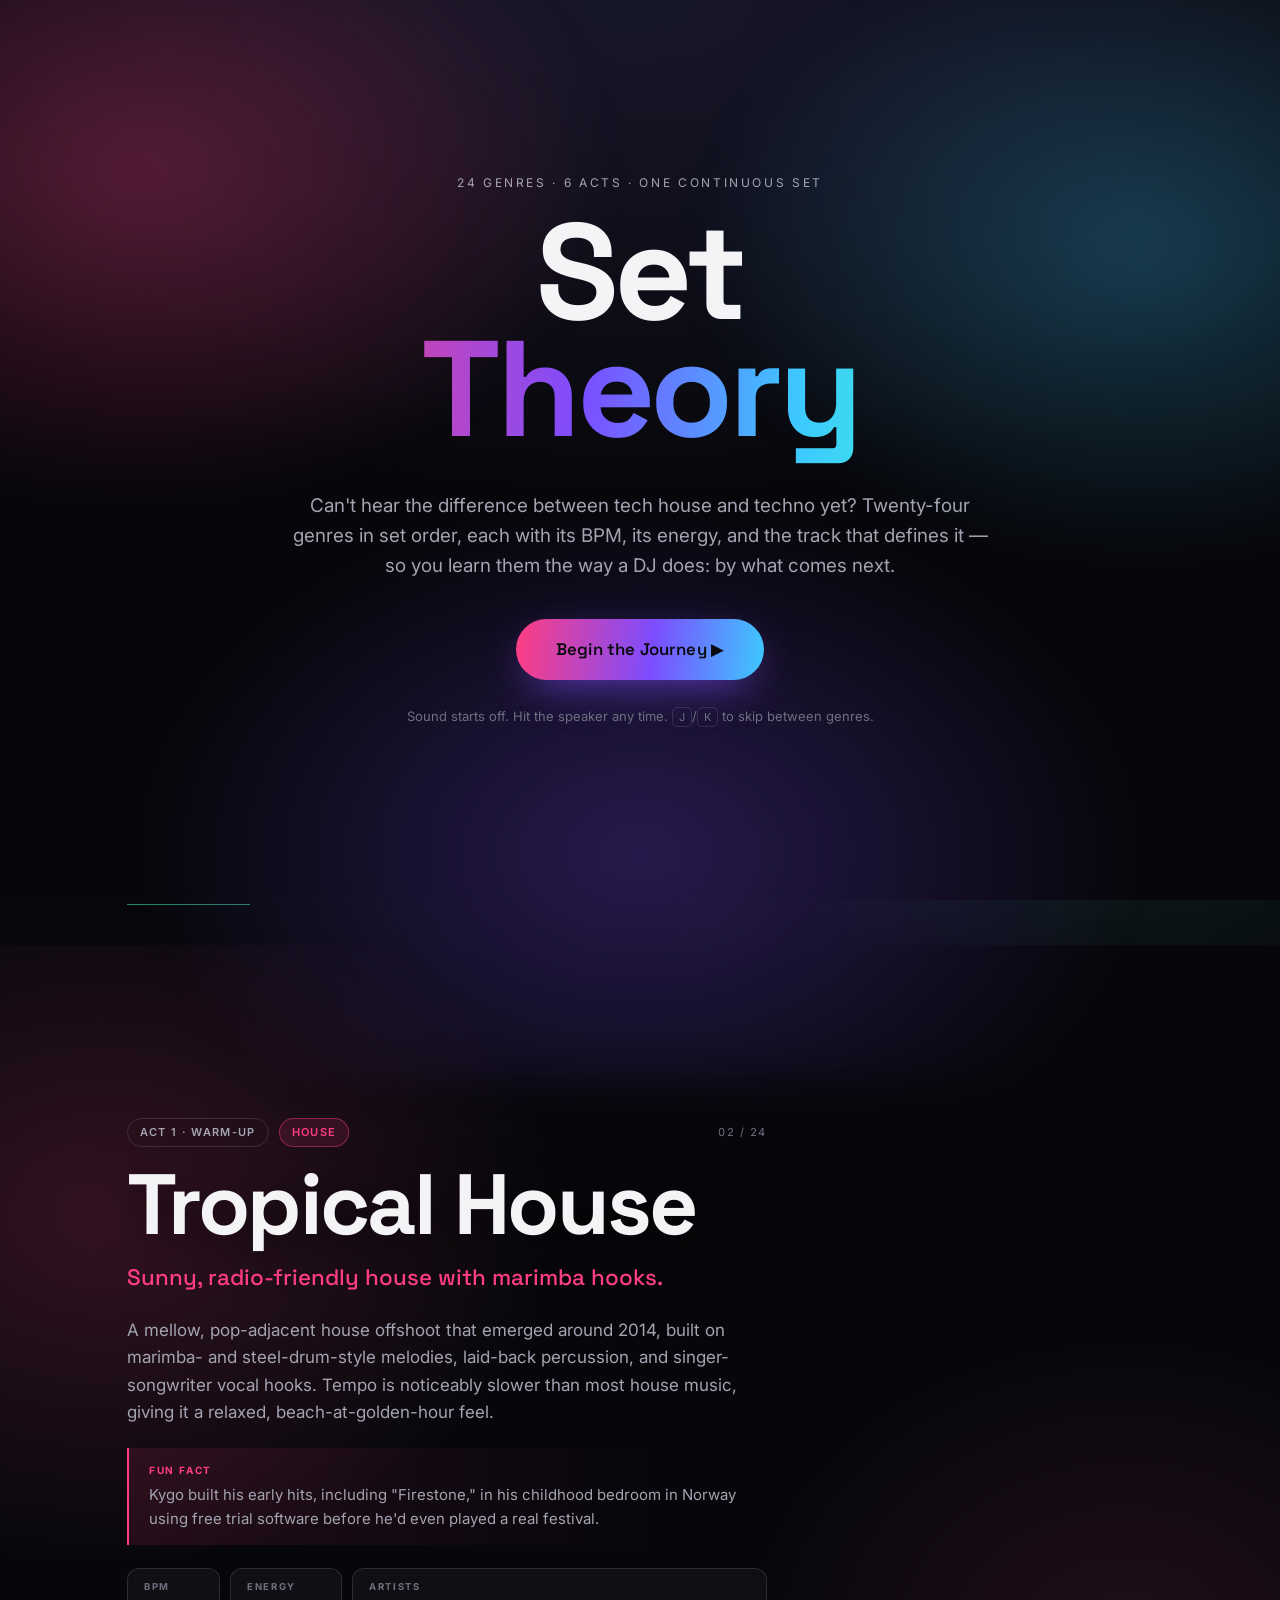
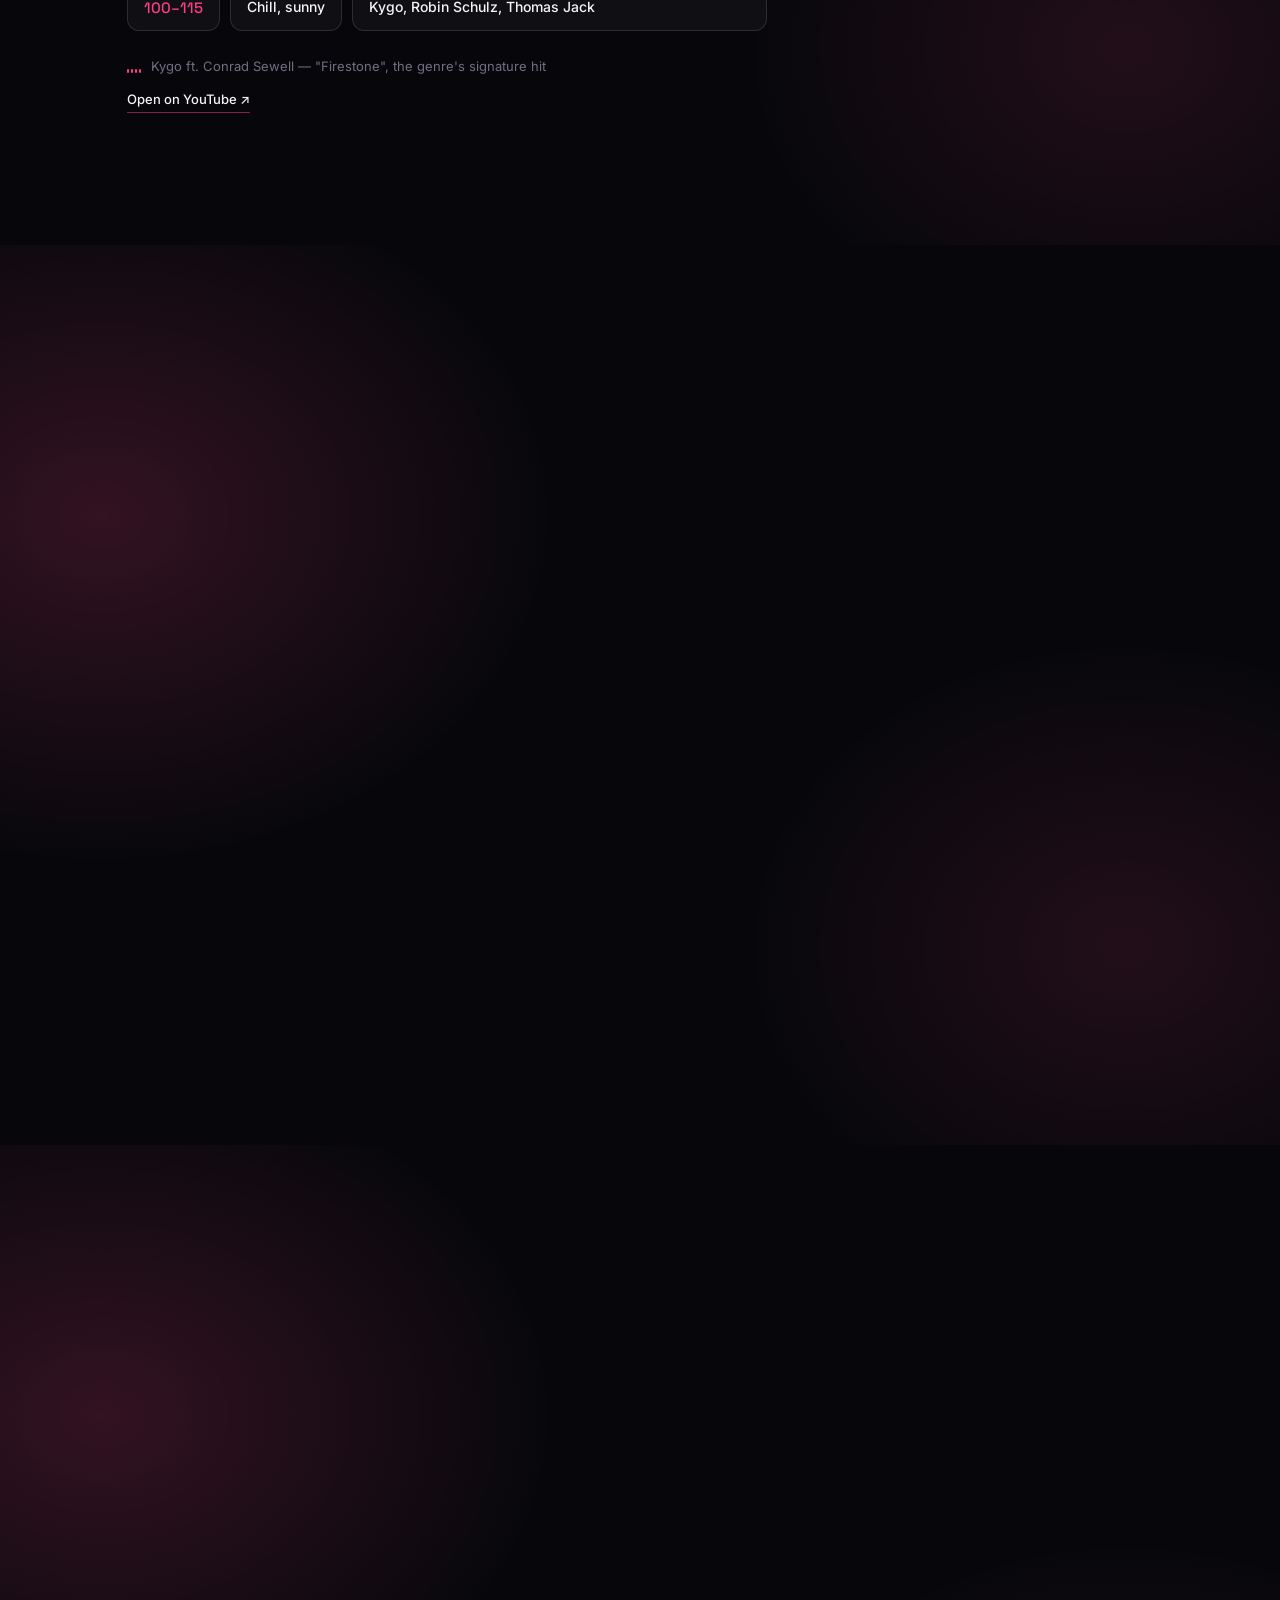
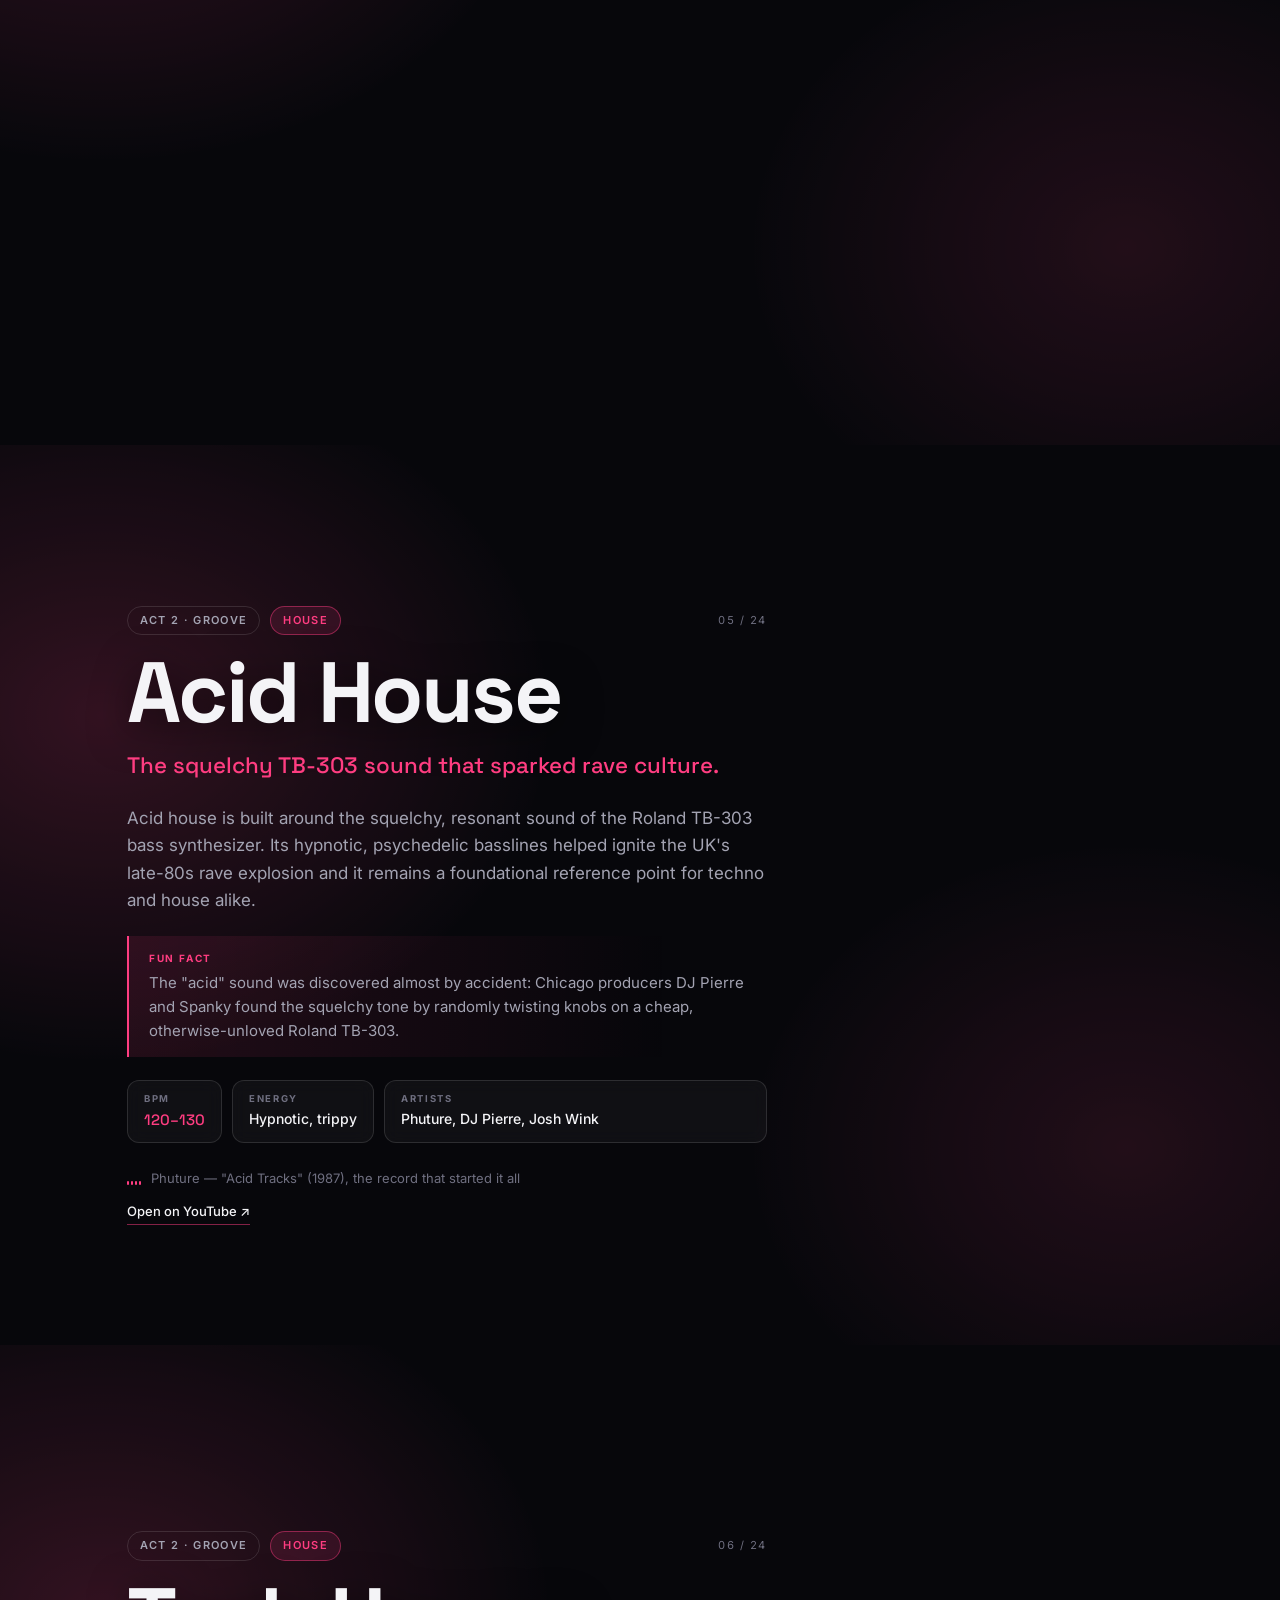
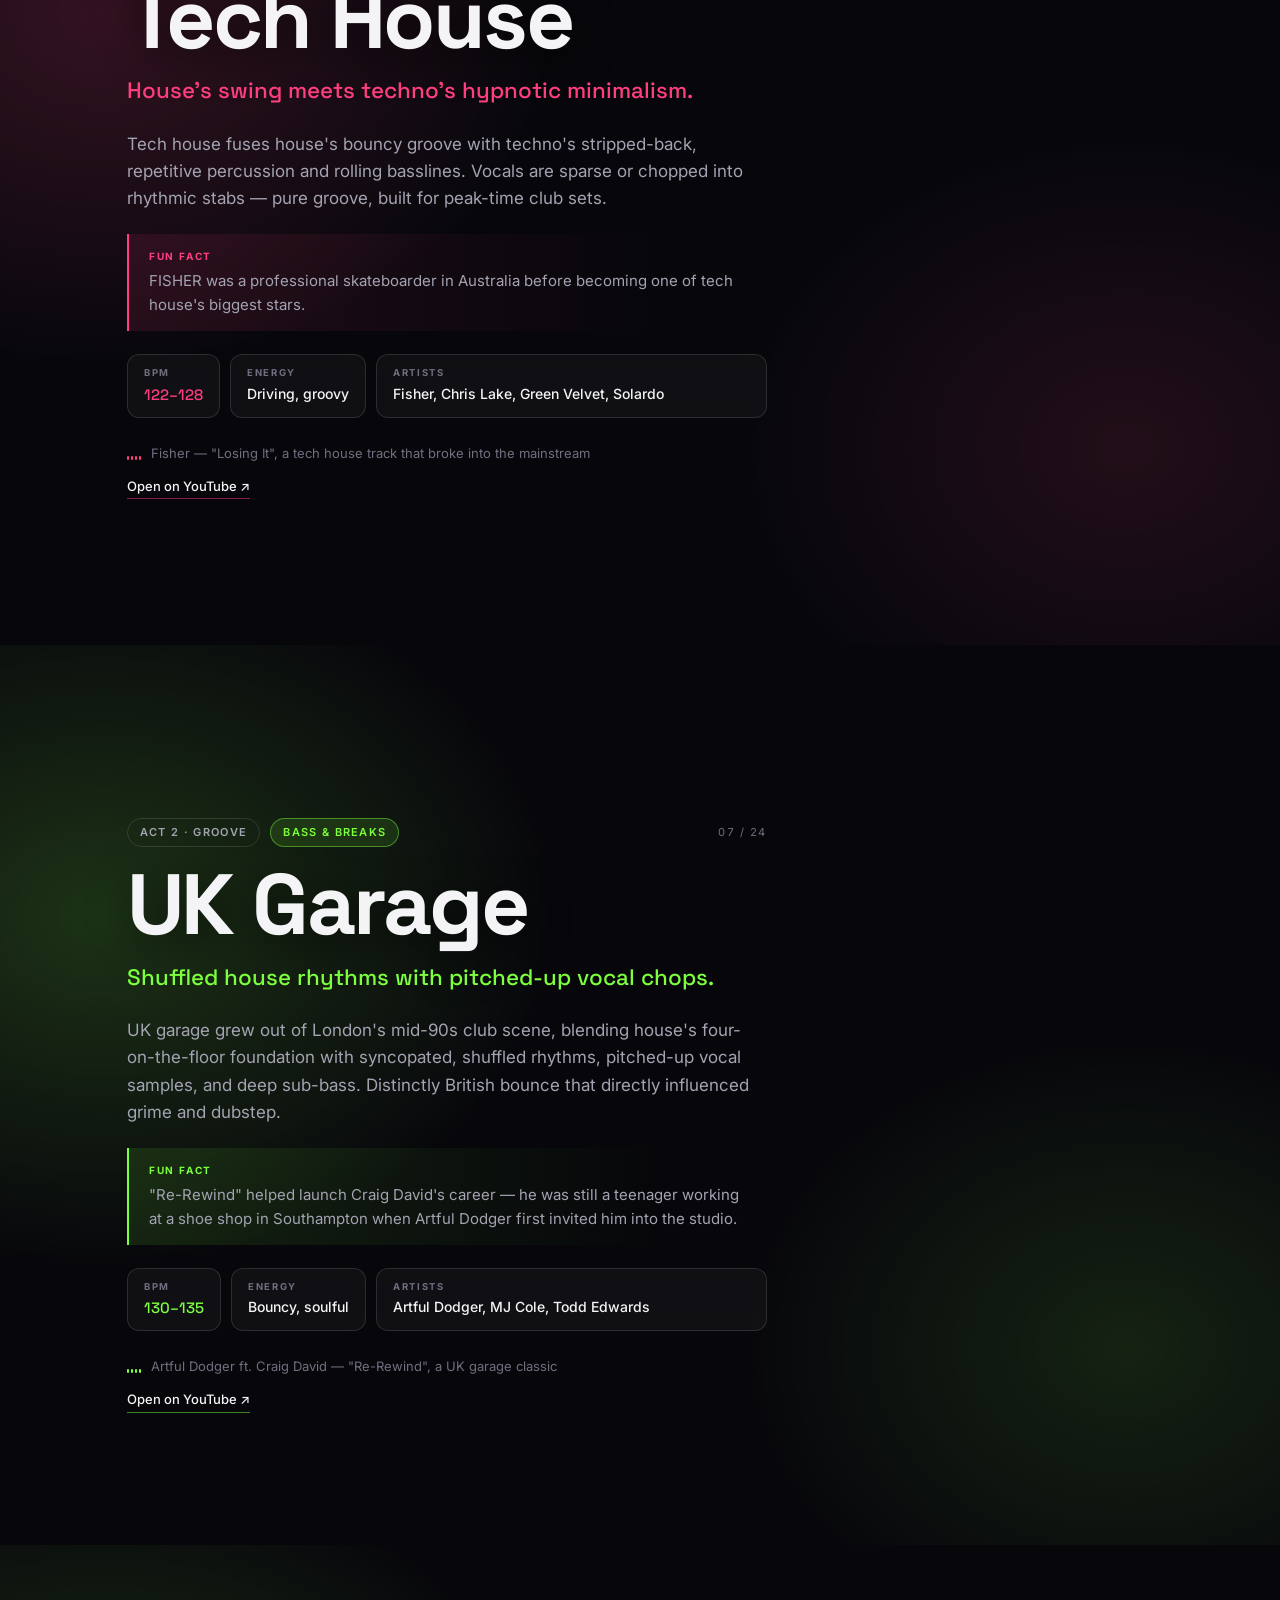
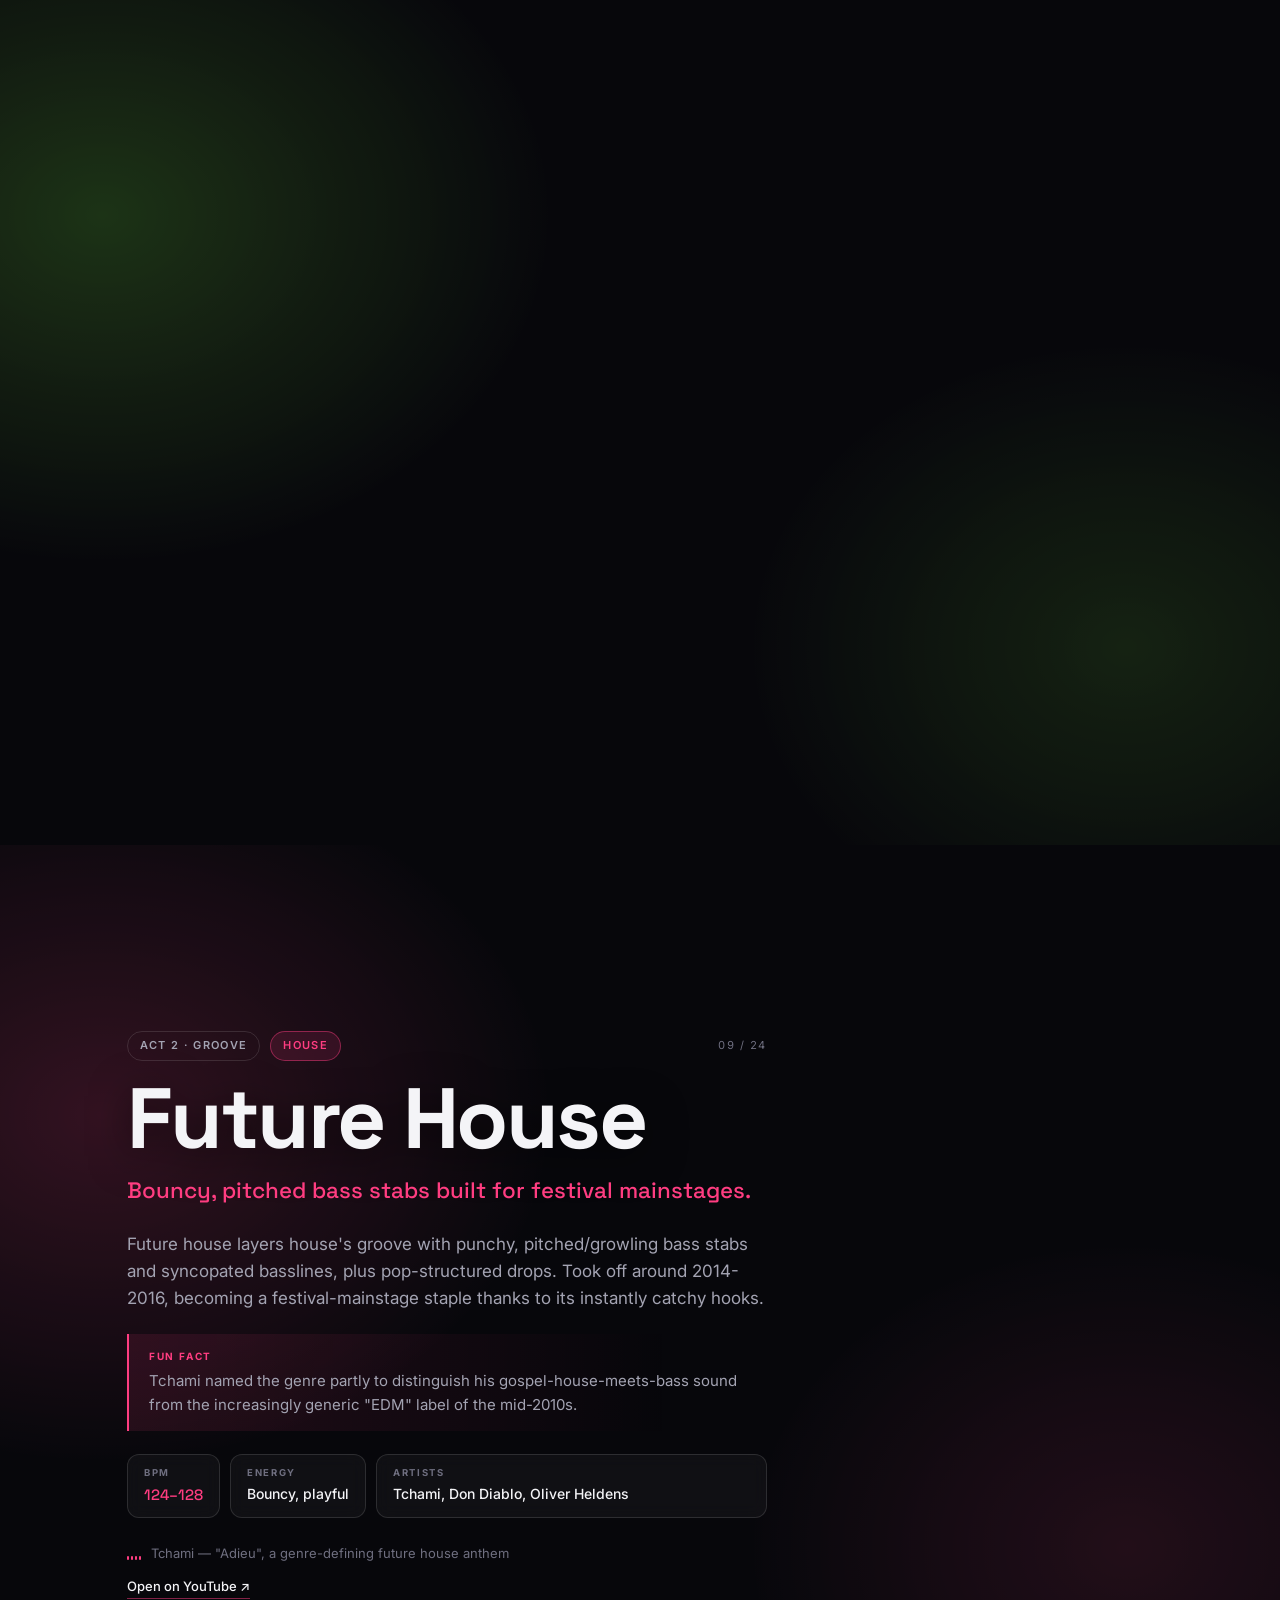
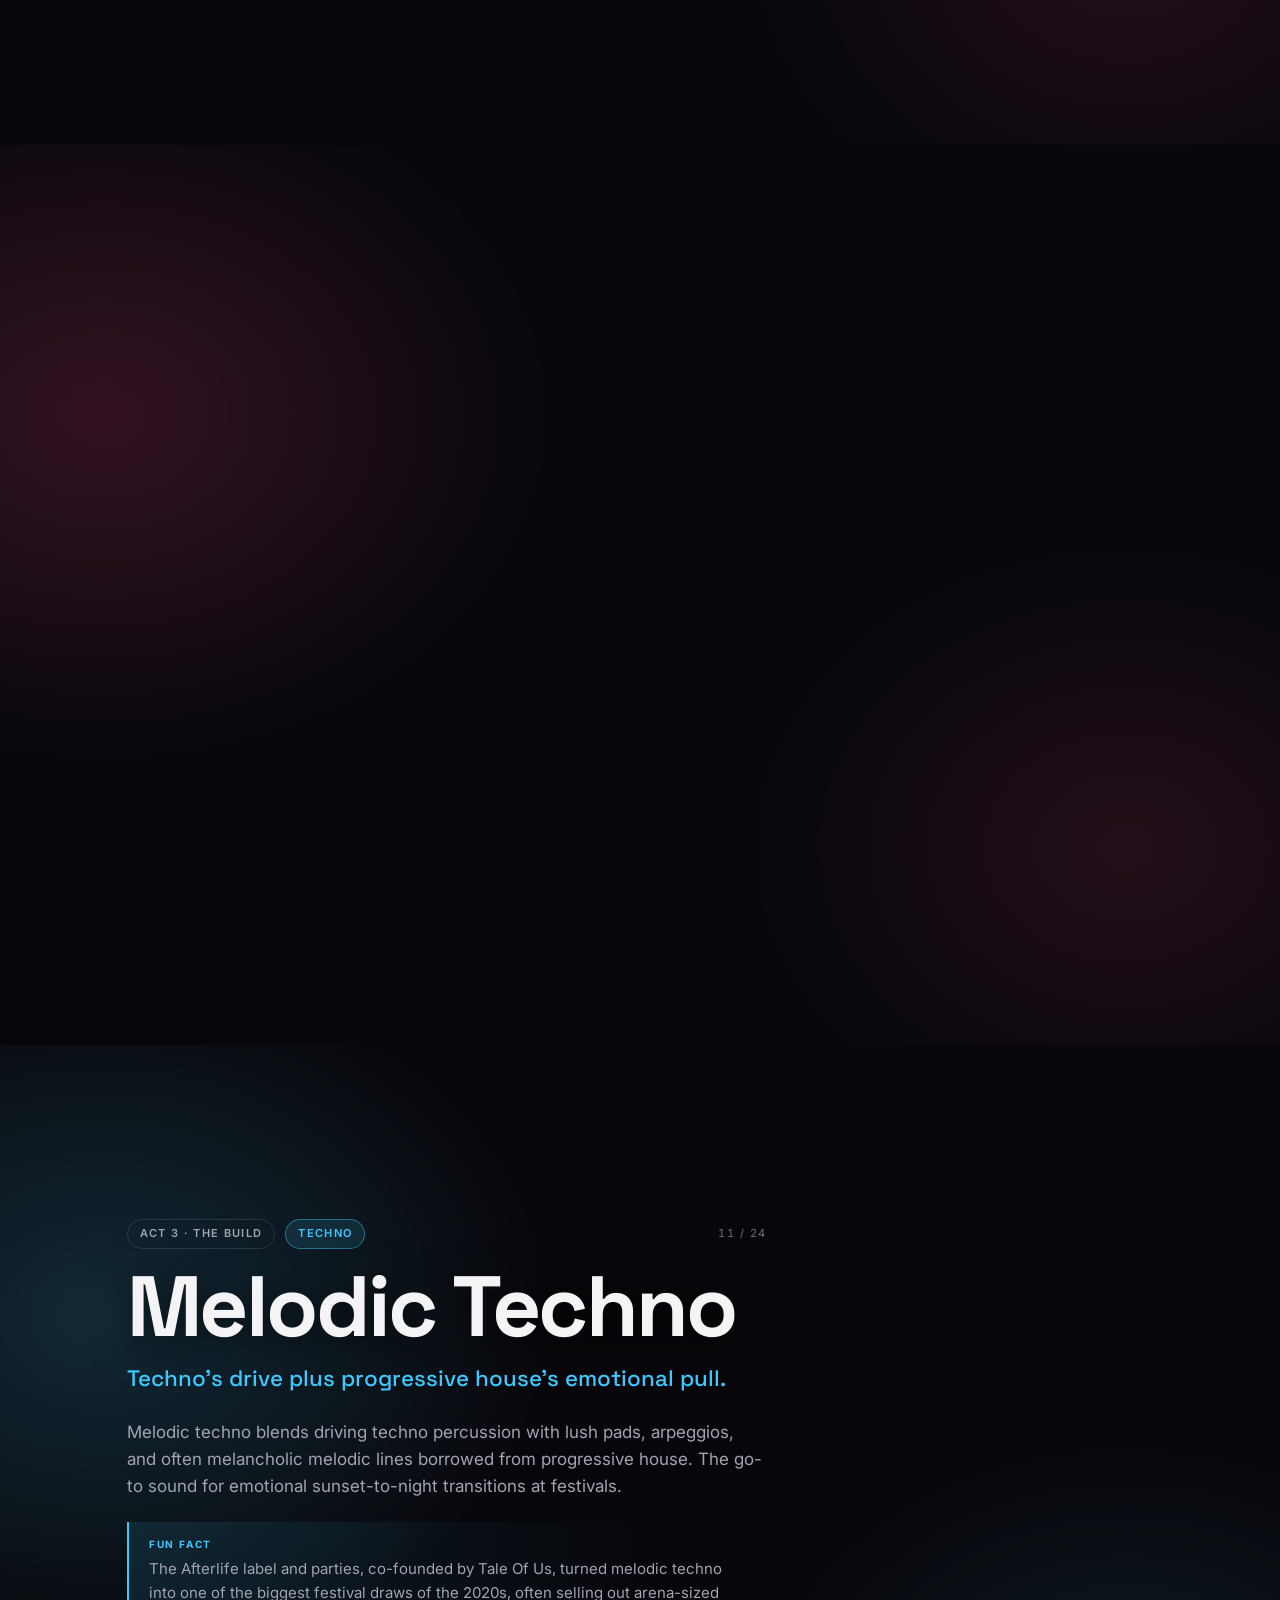
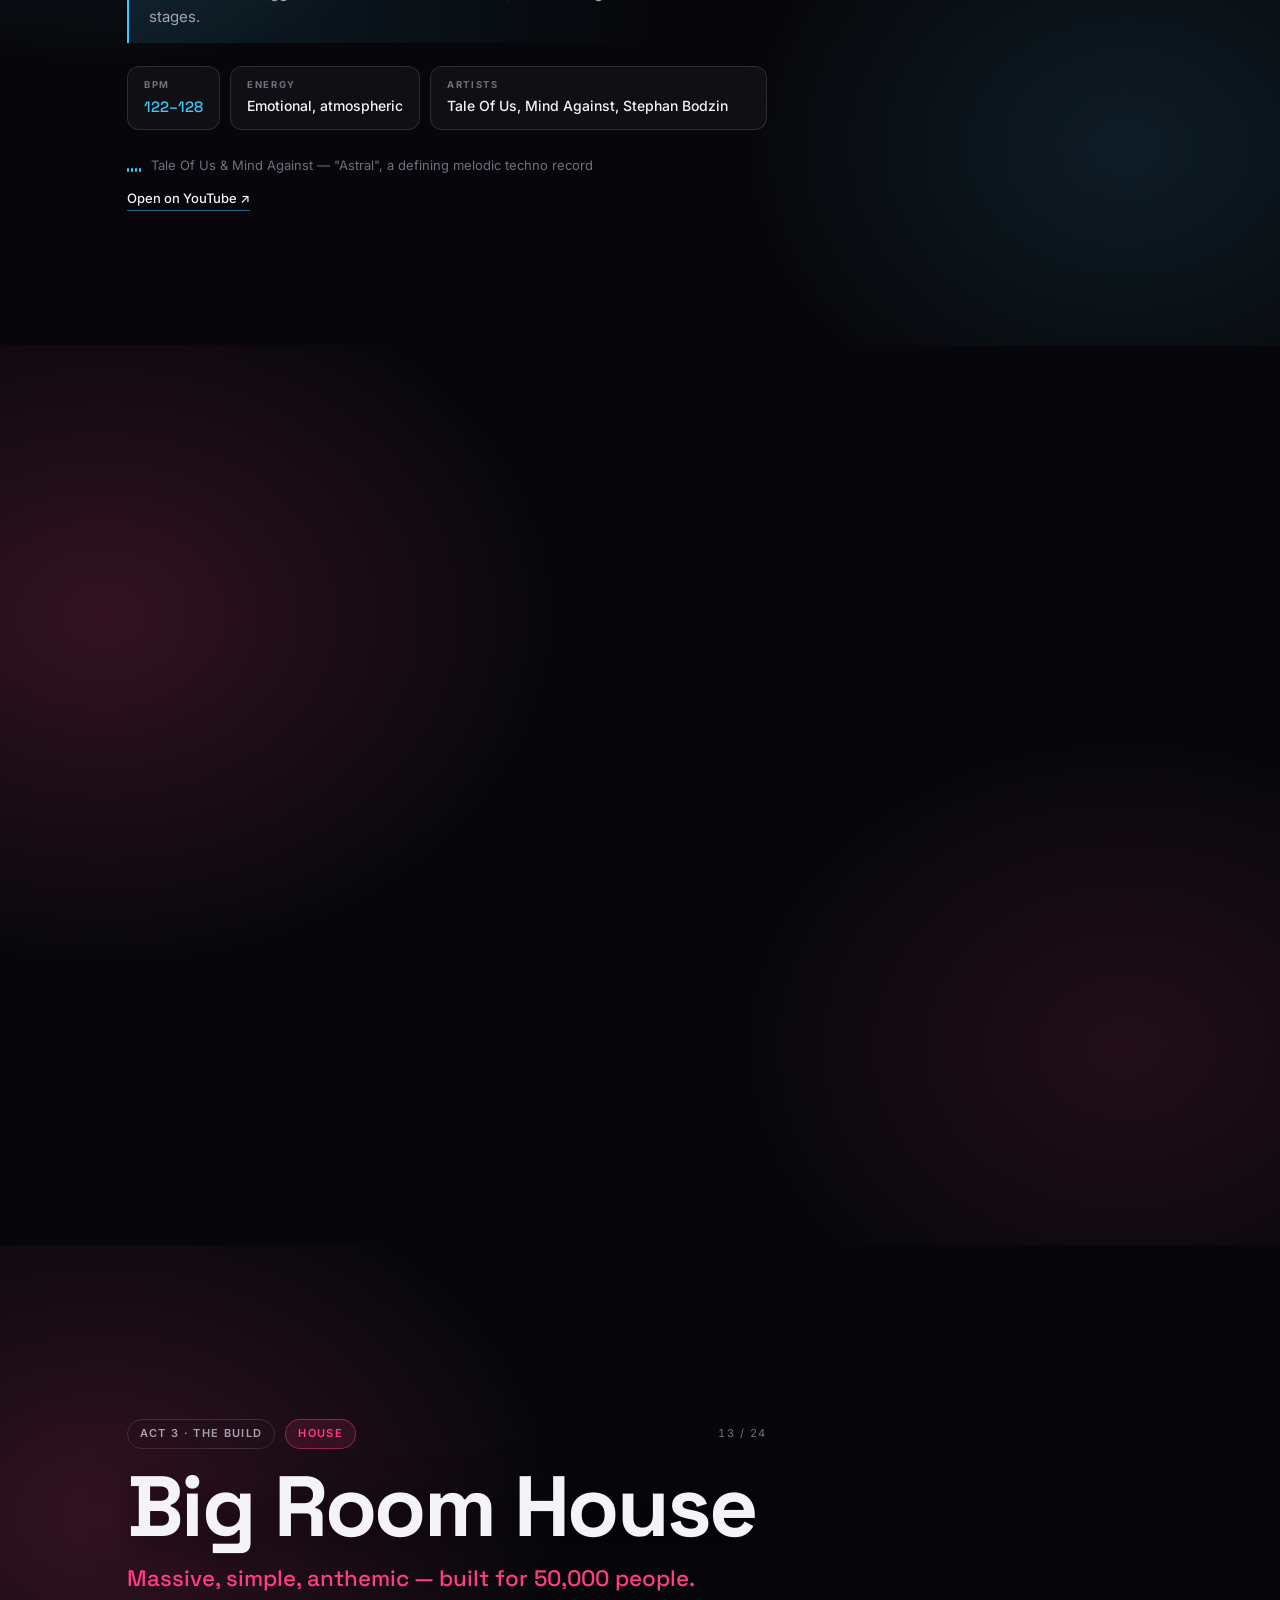
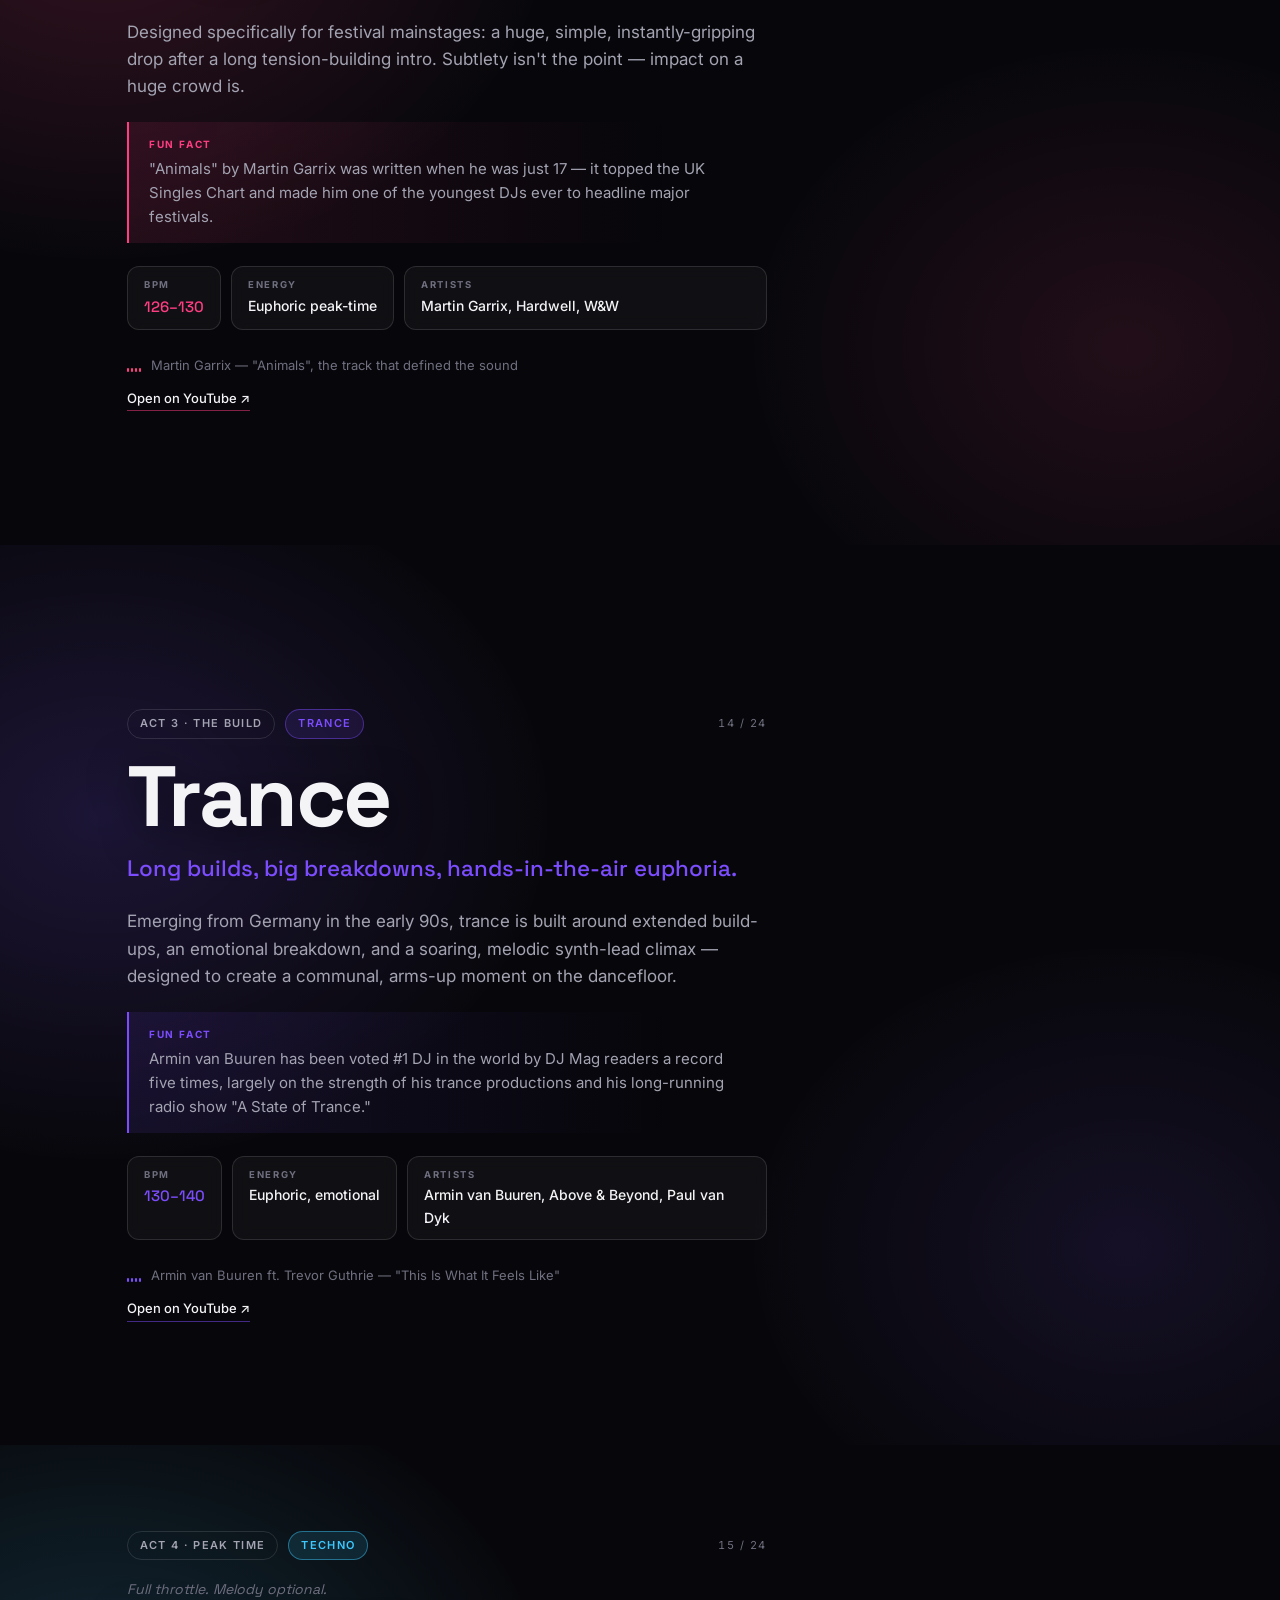
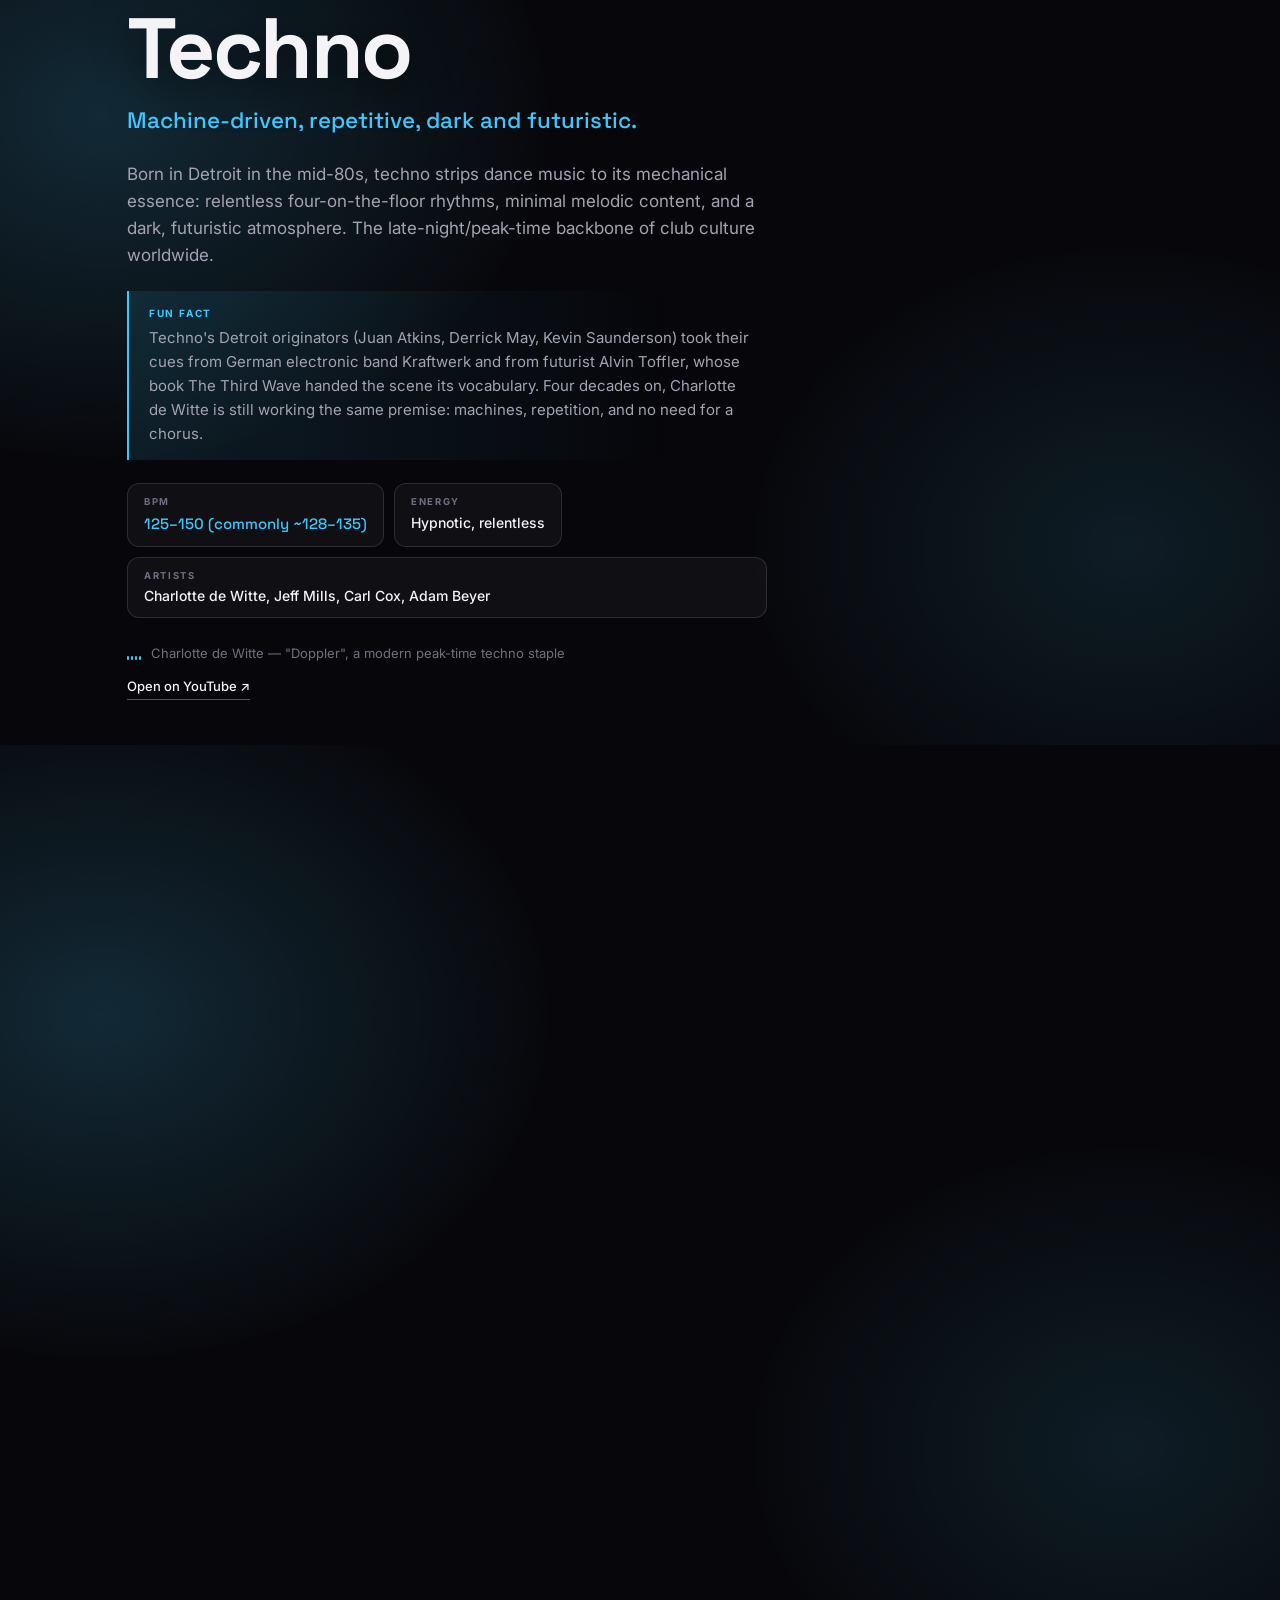
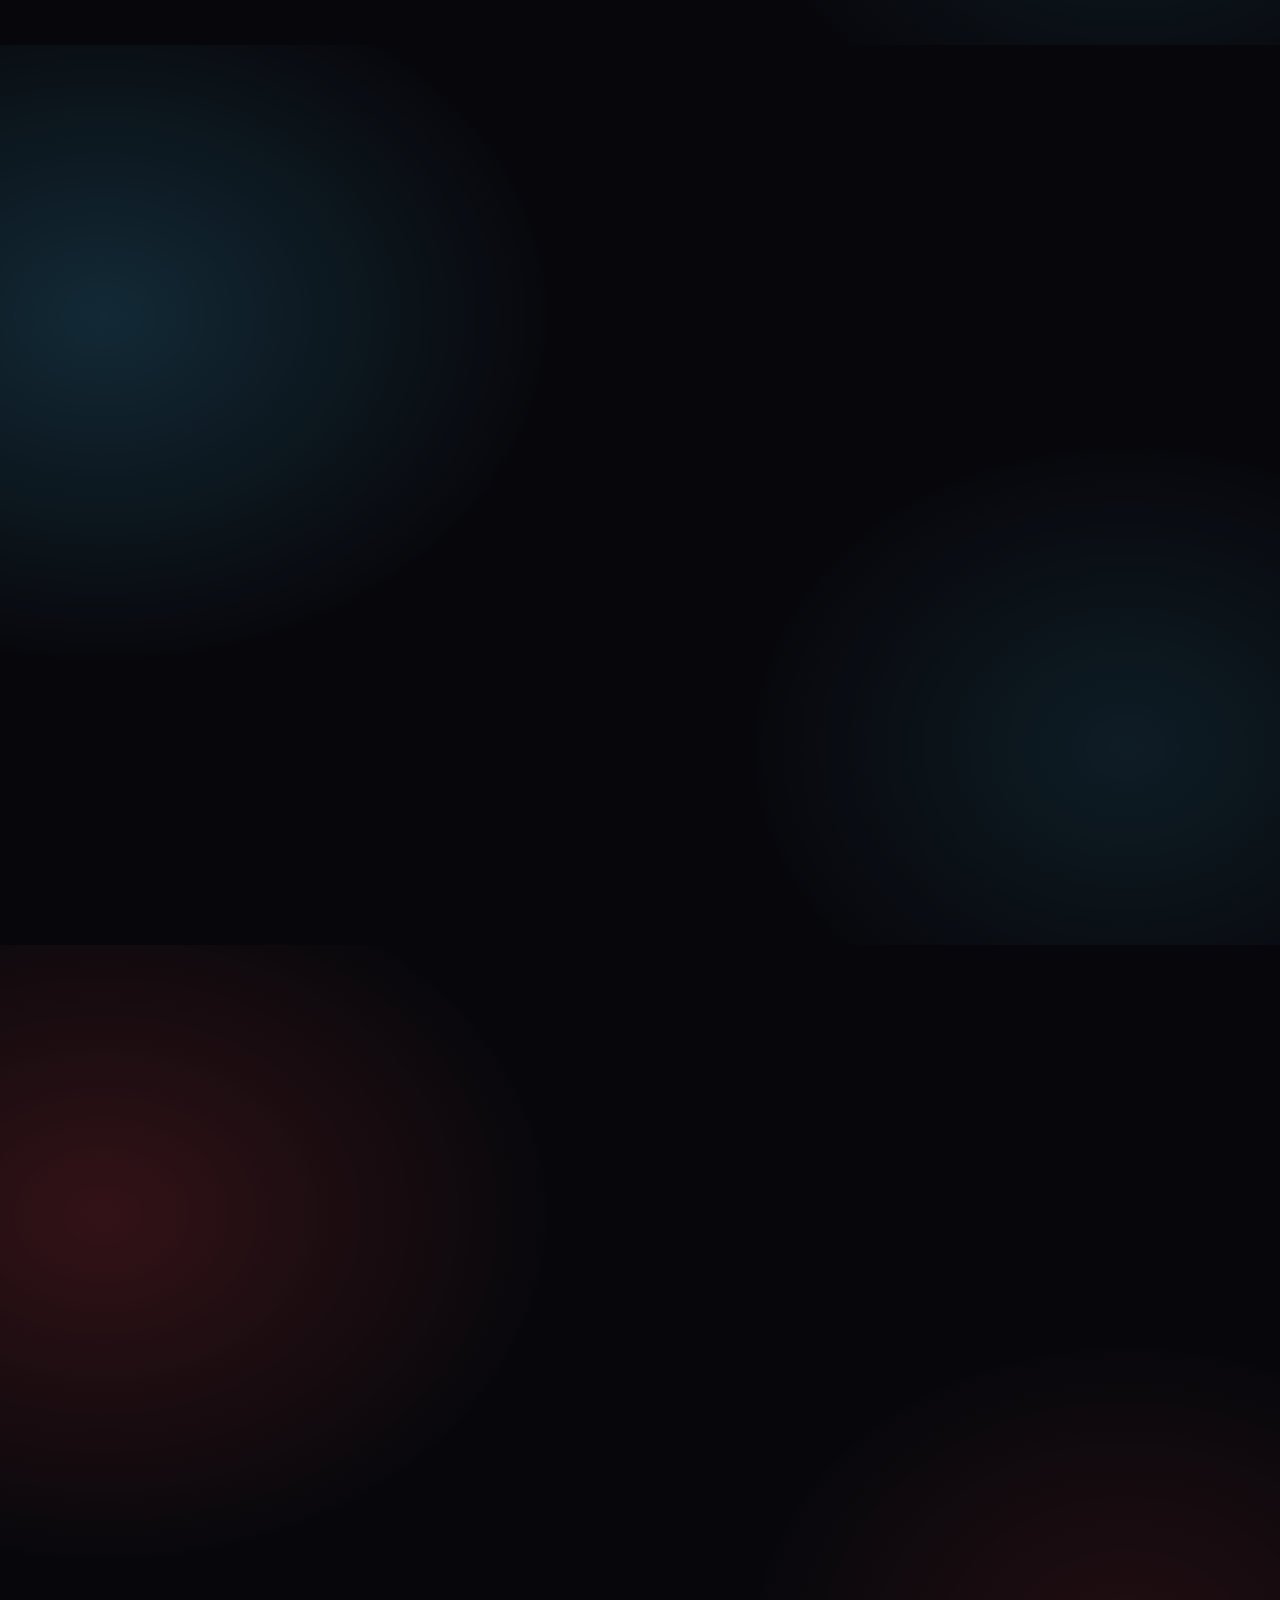
==== index.html @ f44561b9 "Set Theory: a scrollytelling guide to 24 electronic genres A no-build static site that walks 24 elec" ====
<!DOCTYPE html>
<html lang="en">
<head>
<meta charset="utf-8">
<meta name="viewport" content="width=device-width, initial-scale=1, viewport-fit=cover">
<title>Set Theory — 24 electronic genres, in set order</title>
<meta name="description" content="A scroll-through guide to 24 electronic dance genres, sequenced like a real DJ set: BPM, energy, notable artists and a track for each.">
<link rel="preconnect" href="https://fonts.googleapis.com">
<link rel="preconnect" href="https://fonts.gstatic.com" crossorigin>
<link href="https://fonts.googleapis.com/css2?family=Space+Grotesk:wght@400;500;600;700&family=Inter:wght@400;500;600&display=swap" rel="stylesheet">
<link rel="stylesheet" href="css/styles.css">
</head>
<body class="is-locked">

<!-- ===== Intro ===== -->
<div class="intro" id="intro">
  <div class="intro__glow" aria-hidden="true"></div>
  <div class="intro__inner">
    <p class="intro__kicker">24 genres · 6 acts · one continuous set</p>
    <h1 class="intro__title">Set<span>Theory</span></h1>
    <p class="intro__pitch">
      Can't hear the difference between tech house and techno yet? Twenty-four genres
      in set order, each with its BPM, its energy, and the track that defines it —
      so you learn them the way a DJ does: by what comes next.
    </p>
    <button class="btn-begin" id="begin" type="button">Begin the Journey ▶</button>
    <p class="intro__hint">Sound starts off. Hit the speaker any time. <kbd>J</kbd>/<kbd>K</kbd> to skip between genres.</p>
  </div>
</div>

<!-- ===== Top chrome ===== -->
<header class="topbar" id="topbar">
  <div class="topbar__row">
    <span class="topbar__brand">Set&nbsp;Theory</span>
    <span class="topbar__now" id="now-playing">
      <span class="topbar__act" id="now-act"></span>
      <span class="topbar__sep">·</span>
      <span class="topbar__genre" id="now-genre"></span>
    </span>
    <span class="topbar__tools">
      <span class="topbar__count" id="now-count">01 / 24</span>
      <div class="search" id="search">
        <button class="iconbtn" id="search-toggle" type="button" aria-label="Search genres" aria-expanded="false">
          <svg viewBox="0 0 24 24" aria-hidden="true"><circle cx="11" cy="11" r="7"/><path d="M20 20l-3.5-3.5"/></svg>
        </button>
        <input class="search__input" id="search-input" type="text" placeholder="Jump to a genre or artist…"
               autocomplete="off" spellcheck="false" aria-label="Jump to a genre or artist">
        <ul class="search__results" id="search-results"></ul>
      </div>
      <button class="iconbtn iconbtn--sound" id="sound-toggle" type="button"
              aria-label="Turn sound on" aria-pressed="false">
        <svg class="ic-muted" viewBox="0 0 24 24" aria-hidden="true"><path d="M4 9v6h4l5 4V5L8 9H4z"/><path d="M17 9l4 6M21 9l-4 6"/></svg>
        <svg class="ic-loud" viewBox="0 0 24 24" aria-hidden="true"><path d="M4 9v6h4l5 4V5L8 9H4z"/><path d="M16.5 8.5a5 5 0 010 7M19 6a8.5 8.5 0 010 12"/></svg>
      </button>
    </span>
  </div>
  <div class="topbar__progress"><span id="progress-fill"></span></div>
</header>

<!-- ===== Side rail ===== -->
<nav class="rail" id="rail" aria-label="Genre navigation"></nav>

<!-- ===== Sections (rendered from data.js) ===== -->
<main id="journey"></main>

<!-- ===== Outro ===== -->
<section class="outro" id="outro">
  <div class="outro__inner">
    <p class="outro__kicker">Lights up</p>
    <h2 class="outro__title">You made it through the whole set.</h2>
    <p class="outro__text">
      Twenty-four genres, 60 to 180 BPM, warm-up to last record. The useful part isn't
      memorising names — it's hearing where a track sits in the arc, and knowing what
      you'd play next. Tap any genre to go back and listen again.
    </p>
    <p class="outro__note">
      <strong>About those six acts:</strong> <em>warm-up</em> and <em>peak time</em> are real
      DJ vocabulary — you'll see them in booking emails and on Beatport. <em>The build</em>,
      <em>after hours</em> and <em>last record</em> describe real moments but aren't fixed
      terms, and the six-act structure is a teaching device rather than an industry standard.
      Most DJs think in three phases: opening, peak, closing.
    </p>

    <section class="craft" aria-labelledby="craft-title">
      <h3 class="craft__title" id="craft-title">How a set actually gets built</h3>
      <p class="craft__sub">The conventions behind the order you just scrolled through.</p>

      <ul class="craft__list">
        <li class="craft__item" style="--accent:#3dffc9">
          <h4>Energy moves in waves, not a line</h4>
          <p>
            A set that climbs steadily and then sits at maximum exhausts a room. You build,
            pull back, build higher. A drop only lands if there was a valley before it — which
            is why the loudest record is almost never the first one.
          </p>
        </li>

        <li class="craft__item" style="--accent:#ff3d81">
          <h4>Mix on the phrase</h4>
          <p>
            Dance music is written in 4, 8 and 16-bar phrases. Bring the next track in on a
            phrase boundary and the transition disappears; come in halfway through one and the
            floor feels it, even if nobody could tell you why.
          </p>
        </li>

        <li class="craft__item" style="--accent:#3dc9ff">
          <h4>Stay near the tempo</h4>
          <p>
            CDJ pitch faders default to ±6% for a reason — stretch a track much past that and
            it starts to sound wrong. Neighbouring genres in this guide mostly sit within a few
            BPM of each other, which is what makes them mixable.
          </p>
        </li>

        <li class="craft__item" style="--accent:#7cff3d">
          <h4>Half-time is the bridge</h4>
          <p>
            Tempo and feel aren't the same number. A dubstep track at 140 BPM is counted in
            half-time, so the kick and snare land like 70. That double reading is how DJs cross
            gaps that look impossible on paper — it's the trick behind Act 5.
          </p>
        </li>

        <li class="craft__item" style="--accent:#7c4dff">
          <h4>Keys matter as much as beats</h4>
          <p>
            Two tracks can be perfectly beatmatched and still sound sour together if their keys
            clash. Most DJ software labels every track with the Camelot wheel, so you can move
            to an adjacent number and stay consonant without knowing any theory.
          </p>
        </li>

        <li class="craft__item" style="--accent:#ffd23d">
          <h4>Plan the first track and the last</h4>
          <p>
            The common advice is to know exactly how you're opening and how you're closing, then
            read the room for everything in between. A fully scripted set can't respond to the
            floor in front of it.
          </p>
        </li>
      </ul>
    </section>

    <div class="outro__grid" id="outro-grid"></div>
    <button class="btn-begin btn-begin--ghost" id="restart" type="button">Back to the top ↑</button>
  </div>
</section>

<!-- ===== Toast ===== -->
<div class="toast" id="toast" role="status" aria-live="polite">🔊 tap to hear the music</div>

<script src="js/data.js"></script>
<script src="js/audio-engine.js"></script>
<script src="js/app.js"></script>
</body>
</html>
---- css/styles.css ----
/* Set Theory — styles
   ------------------------------------------------------------------
   Sections carry their family accent as --accent; everything inside
   (chips, rules, glows, rail dots) reads from that one variable.        */

:root {
  --bg: #07070b;
  --ink: #f4f4f7;
  --ink-dim: #a3a3b2;
  --ink-faint: #6f6f80;
  --line: rgba(255, 255, 255, 0.12);
  --now-accent: #ff3d81;
  --display: "Space Grotesk", "Helvetica Neue", system-ui, sans-serif;
  --body: "Inter", system-ui, -apple-system, "Segoe UI", sans-serif;
  --bar: 56px;
}

* { box-sizing: border-box; }

html { scroll-behavior: smooth; }

body {
  margin: 0;
  background: var(--bg);
  color: var(--ink);
  font-family: var(--body);
  font-size: 17px;
  line-height: 1.6;
  -webkit-font-smoothing: antialiased;
  overflow-x: hidden;
}

body.is-locked { overflow: hidden; height: 100vh; }

h1, h2 { margin: 0; font-family: var(--display); font-weight: 700; letter-spacing: -0.03em; }
p { margin: 0; }
button { font: inherit; color: inherit; background: none; border: 0; cursor: pointer; }
a { color: inherit; }

:focus-visible {
  outline: 2px solid var(--accent, var(--now-accent));
  outline-offset: 3px;
  border-radius: 4px;
}

/* ============================ INTRO ============================ */

.intro {
  position: fixed;
  inset: 0;
  z-index: 90;
  display: grid;
  place-items: center;
  padding: 6vh 24px;
  background: radial-gradient(120% 90% at 50% 0%, #17172a 0%, var(--bg) 60%);
  transition: opacity 0.7s ease, visibility 0.7s;
}

body.is-started .intro { opacity: 0; visibility: hidden; pointer-events: none; }

.intro__glow {
  position: absolute;
  inset: -20%;
  background:
    radial-gradient(38% 38% at 22% 28%, rgba(255, 61, 129, 0.30), transparent 70%),
    radial-gradient(36% 36% at 78% 34%, rgba(61, 201, 255, 0.26), transparent 70%),
    radial-gradient(40% 40% at 50% 82%, rgba(124, 77, 255, 0.28), transparent 70%);
  filter: blur(20px);
  animation: drift 22s ease-in-out infinite alternate;
}

@keyframes drift {
  from { transform: translate3d(-3%, -2%, 0) scale(1); }
  to   { transform: translate3d(3%, 2%, 0) scale(1.12); }
}

.intro__inner { position: relative; max-width: 720px; text-align: center; }

.intro__kicker {
  font-size: 12px;
  letter-spacing: 0.22em;
  text-transform: uppercase;
  color: var(--ink-dim);
  margin-bottom: 22px;
}

.intro__title {
  font-size: clamp(3.6rem, 13vw, 8.5rem);
  line-height: 0.86;
  margin-bottom: 26px;
}

.intro__title span {
  display: block;
  /* The gradient is clipped to the line box, which at line-height 0.86 sits above
     the descender — without this padding the "y" in Theory gets cut off. */
  padding-bottom: 0.12em;
  background: linear-gradient(92deg, #ff3d81, #7c4dff 42%, #3dc9ff 72%, #3dffc9);
  -webkit-background-clip: text;
  background-clip: text;
  color: transparent;
}

.intro__pitch {
  font-size: clamp(1rem, 2.2vw, 1.18rem);
  color: var(--ink-dim);
  /* Sized so the pitch sets in three lines without leaving a one-word last
     line — retune this if the copy changes length. */
  max-width: 39em;
  margin: 0 auto 38px;
  text-wrap: pretty;
}

.btn-begin {
  font-family: var(--display);
  font-size: 1.05rem;
  font-weight: 600;
  letter-spacing: 0.01em;
  padding: 17px 40px;
  border-radius: 999px;
  color: #0a0a10;
  background: linear-gradient(96deg, #ff3d81, #7c4dff 55%, #3dc9ff);
  box-shadow: 0 14px 44px -14px rgba(124, 77, 255, 0.85);
  transition: transform 0.25s ease, box-shadow 0.25s ease;
}

.btn-begin:hover { transform: translateY(-2px); box-shadow: 0 20px 52px -14px rgba(124, 77, 255, 1); }

.btn-begin--ghost {
  color: var(--ink);
  background: none;
  border: 1px solid var(--line);
  box-shadow: none;
}

.btn-begin--ghost:hover { border-color: var(--ink-dim); box-shadow: none; }

.intro__hint { margin-top: 26px; font-size: 13px; color: var(--ink-faint); }

kbd {
  font-family: var(--body);
  font-size: 11px;
  padding: 2px 6px;
  border: 1px solid var(--line);
  border-radius: 5px;
}

/* ============================ TOP BAR ============================ */

.topbar {
  position: fixed;
  top: 0;
  left: 0;
  right: 0;
  z-index: 60;
  height: var(--bar);
  opacity: 0;
  /* Hidden from pointer AND keyboard until the journey starts — an invisible
     control that still takes focus is a trap for keyboard users. */
  visibility: hidden;
  transform: translateY(-100%);
  transition: opacity 0.5s ease 0.3s, transform 0.5s ease 0.3s, visibility 0.5s ease 0.3s, background 0.3s;
}

body.is-started .topbar { opacity: 1; visibility: visible; transform: none; }
body.is-scrolled .topbar { background: rgba(7, 7, 11, 0.72); backdrop-filter: blur(14px); }

.topbar__row {
  height: var(--bar);
  display: flex;
  align-items: center;
  gap: 18px;
  padding: 0 20px;
}

.topbar__brand {
  font-family: var(--display);
  font-weight: 700;
  font-size: 14px;
  letter-spacing: -0.01em;
}

.topbar__now {
  display: flex;
  align-items: baseline;
  gap: 8px;
  min-width: 0;
  font-size: 13px;
  color: var(--ink-dim);
}

.topbar__act { color: var(--now-accent); font-weight: 600; white-space: nowrap; }
.topbar__sep { color: var(--ink-faint); }
.topbar__genre { color: var(--ink); font-weight: 500; white-space: nowrap; overflow: hidden; text-overflow: ellipsis; }

.topbar__tools { margin-left: auto; display: flex; align-items: center; gap: 8px; }

.topbar__count {
  font-size: 12px;
  color: var(--ink-faint);
  font-variant-numeric: tabular-nums;
  letter-spacing: 0.08em;
}

.topbar__progress {
  position: absolute;
  left: 0;
  right: 0;
  bottom: 0;
  height: 2px;
  background: rgba(255, 255, 255, 0.08);
}

.topbar__progress span {
  display: block;
  height: 100%;
  width: 0;
  background: var(--now-accent);
  box-shadow: 0 0 12px var(--now-accent);
  transition: background 0.6s ease;
}

.iconbtn {
  width: 36px;
  height: 36px;
  display: grid;
  place-items: center;
  border-radius: 50%;
  border: 1px solid var(--line);
  transition: border-color 0.2s, background 0.2s;
}

.iconbtn:hover { border-color: var(--ink-dim); background: rgba(255, 255, 255, 0.06); }

.iconbtn svg {
  width: 17px;
  height: 17px;
  fill: none;
  stroke: currentColor;
  stroke-width: 1.7;
  stroke-linecap: round;
}

.iconbtn--sound .ic-loud { display: none; }
body.sound-on .iconbtn--sound { border-color: var(--now-accent); color: var(--now-accent); }
body.sound-on .iconbtn--sound .ic-loud { display: block; }
body.sound-on .iconbtn--sound .ic-muted { display: none; }

/* ---- search ---- */

.search { position: relative; display: flex; align-items: center; }

.search__input {
  width: 0;
  padding: 0;
  /* Collapses flush against the toggle when closed; the margin opens with the
     field so the caret and text clear the magnifier icon (and leave room for
     the focus ring, which is drawn 3px outside the element). */
  margin-left: 0;
  opacity: 0;
  border: 0;
  border-bottom: 1px solid var(--line);
  background: none;
  color: var(--ink);
  font-size: 14px;
  transition: width 0.3s ease, opacity 0.3s ease, padding 0.3s ease, margin-left 0.3s ease;
}

.search.is-open .search__input {
  width: min(260px, 42vw);
  opacity: 1;
  padding: 7px 2px;
  margin-left: 10px;
}
.search__input::placeholder { color: var(--ink-faint); }

.search__results {
  position: absolute;
  top: calc(100% + 12px);
  right: 0;
  width: min(320px, 80vw);
  margin: 0;
  padding: 6px;
  list-style: none;
  border-radius: 14px;
  border: 1px solid var(--line);
  background: rgba(14, 14, 20, 0.96);
  backdrop-filter: blur(16px);
  box-shadow: 0 24px 60px -20px rgba(0, 0, 0, 0.9);
  display: none;
}

.search__results.is-open { display: block; }

.search__results button {
  width: 100%;
  display: flex;
  flex-direction: column;
  gap: 2px;
  text-align: left;
  padding: 9px 12px;
  border-radius: 9px;
  border-left: 2px solid var(--accent);
  transition: background 0.15s;
}

.search__results button:hover { background: rgba(255, 255, 255, 0.07); }
.res__name { font-size: 14px; font-weight: 500; }
.res__meta { font-size: 11px; color: var(--ink-faint); }
.res__empty { padding: 12px; font-size: 13px; color: var(--ink-faint); }

/* ============================ SIDE RAIL ============================ */

.rail {
  position: fixed;
  right: 18px;
  top: 50%;
  transform: translateY(-50%);
  z-index: 55;
  display: flex;
  flex-direction: column;
  gap: 16px;
  opacity: 0;
  visibility: hidden;
  transition: opacity 0.6s ease 0.4s, visibility 0.6s ease 0.4s;
}

body.is-started .rail { opacity: 1; visibility: visible; }

.rail__act { position: relative; display: flex; flex-direction: column; align-items: flex-end; gap: 7px; }

.rail__label {
  font-size: 9px;
  letter-spacing: 0.14em;
  text-transform: uppercase;
  color: var(--ink-faint);
  white-space: nowrap;
  opacity: 0;
  transition: opacity 0.25s;
}

.rail:hover .rail__label { opacity: 1; }
.rail__label b { color: var(--ink-dim); font-weight: 600; }
.rail__dots { display: flex; flex-direction: column; align-items: flex-end; gap: 1px; }

/* The visible mark is the ::after bar; the button itself stays a comfortably
   larger hit area than the 2px-tall line it draws. */
.rail__dot {
  position: relative;
  width: 40px;
  height: 16px;
  display: block;
  padding: 0;
}

.rail__dot::after {
  content: "";
  position: absolute;
  right: 0;
  top: 7px;
  width: 14px;
  height: 2px;
  border-radius: 2px;
  background: rgba(255, 255, 255, 0.22);
  transition: width 0.3s ease, background 0.3s ease, box-shadow 0.3s ease;
}

.rail__dot.is-past::after { background: rgba(255, 255, 255, 0.42); }

.rail__dot.is-current::after {
  width: 22px;
  background: var(--accent);
  box-shadow: 0 0 10px var(--accent);
}

.rail__dot:hover::after { background: var(--accent); width: 22px; }

.rail__tip {
  position: absolute;
  right: 46px;
  top: -3px;
  padding: 3px 9px;
  font-size: 11px;
  white-space: nowrap;
  border-radius: 6px;
  background: rgba(14, 14, 20, 0.95);
  border: 1px solid var(--line);
  opacity: 0;
  pointer-events: none;
  transform: translateX(6px);
  transition: opacity 0.2s, transform 0.2s;
}

.rail__dot:hover .rail__tip { opacity: 1; transform: none; }

/* ============================ GENRE SECTION ============================ */

.genre {
  position: relative;
  min-height: 100vh;
  min-height: 100svh;
  display: flex;
  align-items: center;
  padding: calc(var(--bar) + 24px) 0 40px;
  overflow: hidden;
}

.genre__bg { position: absolute; inset: 0; overflow: hidden; }

.genre__poster {
  position: absolute;
  inset: 0;
  background-size: cover;
  background-position: center;
  filter: blur(18px) saturate(1.3);
  transform: scale(1.15);
  opacity: 0.5;
}

/* Neighbouring players are pre-created but paused, and a paused YouTube embed
   draws its own title/end-screen chrome. Keep them invisible (the blurred poster
   shows instead) until the section is actually the active one. */
.genre__video {
  position: absolute;
  inset: 0;
  opacity: 0;
  transition: opacity 0.8s ease;
}

.genre.is-current .genre__video { opacity: 1; }

.genre__video iframe {
  position: absolute;
  top: 50%;
  left: 50%;
  width: 100vw;
  height: 56.25vw;
  min-height: 100vh;
  min-width: 177.78vh;
  transform: translate(-50%, -50%);
  border: 0;
  pointer-events: none;
}

.genre__scrim {
  position: absolute;
  inset: 0;
  background:
    linear-gradient(100deg, rgba(7, 7, 11, 0.97) 0%, rgba(7, 7, 11, 0.88) 42%, rgba(7, 7, 11, 0.55) 100%),
    linear-gradient(to bottom, var(--bg), transparent 22%, transparent 78%, var(--bg));
}

.genre__aurora {
  position: absolute;
  inset: 0;
  background:
    radial-gradient(50% 55% at 8% 30%, color-mix(in srgb, var(--accent) 32%, transparent), transparent 70%),
    radial-gradient(42% 48% at 88% 78%, color-mix(in srgb, var(--accent) 20%, transparent), transparent 70%);
  mix-blend-mode: screen;
  opacity: 0.55;
  animation: drift 18s ease-in-out infinite alternate;
}

.genre__content {
  position: relative;
  width: 100%;
  max-width: 1180px;
  margin: 0 auto;
  padding: 0 clamp(24px, 6vw, 88px);
}

.genre__content > * { max-width: 640px; }

/* --- entrance animation --- */

.genre__content > *,
.genre__meta > * {
  opacity: 0;
  transform: translateY(26px);
  transition: opacity 0.7s cubic-bezier(0.22, 1, 0.36, 1), transform 0.7s cubic-bezier(0.22, 1, 0.36, 1);
}

.genre.is-revealed .genre__content > *,
.genre.is-revealed .genre__meta > * { opacity: 1; transform: none; }

.genre.is-revealed .genre__meta > *:nth-child(2) { transition-delay: 0.06s; }
.genre.is-revealed .genre__meta > *:nth-child(3) { transition-delay: 0.12s; }
.genre.is-revealed .genre__content > *:nth-child(2) { transition-delay: 0.08s; }
.genre.is-revealed .genre__content > *:nth-child(3) { transition-delay: 0.14s; }
.genre.is-revealed .genre__content > *:nth-child(4) { transition-delay: 0.20s; }
.genre.is-revealed .genre__content > *:nth-child(5) { transition-delay: 0.26s; }
.genre.is-revealed .genre__content > *:nth-child(6) { transition-delay: 0.32s; }
.genre.is-revealed .genre__content > *:nth-child(7) { transition-delay: 0.38s; }

/* --- meta row --- */

/* Vertical gaps are capped against viewport height so a whole section still
   fits on a short laptop screen without the content overflowing. */
.genre__meta { display: flex; align-items: center; flex-wrap: wrap; gap: 10px; margin-bottom: clamp(10px, 2vh, 18px); }

.chip {
  font-size: 11px;
  font-weight: 600;
  letter-spacing: 0.12em;
  text-transform: uppercase;
  padding: 5px 12px;
  border-radius: 999px;
  border: 1px solid var(--line);
}

.chip--act { color: var(--ink-dim); }

.chip--family {
  color: var(--accent);
  border-color: color-mix(in srgb, var(--accent) 45%, transparent);
  background: color-mix(in srgb, var(--accent) 12%, transparent);
}

.genre__num {
  margin-left: auto;
  font-size: 11px;
  letter-spacing: 0.14em;
  color: var(--ink-faint);
  font-variant-numeric: tabular-nums;
}

.genre__actblurb {
  font-family: var(--display);
  font-size: 14px;
  color: var(--ink-faint);
  font-style: italic;
  margin-bottom: 8px;
}

.genre__name {
  font-size: clamp(2.4rem, min(8.2vw, 9.5vh), 6rem);
  line-height: 0.94;
  margin-bottom: clamp(8px, 1.6vh, 14px);
  text-shadow: 0 8px 40px rgba(0, 0, 0, 0.6);
}

.genre__tagline {
  font-family: var(--display);
  font-size: clamp(1rem, min(2.6vw, 2.6vh), 1.4rem);
  font-weight: 500;
  color: var(--accent);
  margin-bottom: clamp(12px, 2.4vh, 22px);
}

.genre__desc { color: var(--ink-dim); margin-bottom: clamp(12px, 2.4vh, 22px); }

.genre__fact {
  position: relative;
  padding: clamp(10px, 1.8vh, 14px) 18px clamp(10px, 1.8vh, 14px) 20px;
  margin-bottom: clamp(14px, 2.6vh, 24px);
  border-radius: 0 12px 12px 0;
  border-left: 2px solid var(--accent);
  background: linear-gradient(90deg, color-mix(in srgb, var(--accent) 11%, transparent), transparent 85%);
}

.genre__factlabel {
  display: block;
  font-size: 10px;
  font-weight: 700;
  letter-spacing: 0.18em;
  text-transform: uppercase;
  color: var(--accent);
  margin-bottom: 5px;
}

.genre__fact p { font-size: 15px; color: var(--ink-dim); }

/* --- pills --- */

.pills {
  display: flex;
  flex-wrap: wrap;
  gap: 10px;
  margin: 0 0 clamp(14px, 2.8vh, 26px);
  padding: 0;
  list-style: none;
}

.pill {
  display: flex;
  flex-direction: column;
  gap: 2px;
  padding: clamp(7px, 1.4vh, 10px) 16px;
  border-radius: 12px;
  border: 1px solid var(--line);
  background: rgba(255, 255, 255, 0.04);
  backdrop-filter: blur(8px);
}

.pill--wide { flex: 1 1 260px; }

.pill__k {
  font-size: 9.5px;
  font-weight: 700;
  letter-spacing: 0.18em;
  text-transform: uppercase;
  color: var(--ink-faint);
}

.pill__v { font-size: 14px; font-weight: 500; }
.pill:first-child .pill__v { color: var(--accent); font-family: var(--display); font-size: 15px; }

/* --- footer / track --- */

.genre__foot { display: flex; flex-direction: column; gap: 12px; }

.genre__track {
  display: flex;
  align-items: center;
  gap: 10px;
  font-size: 13px;
  color: var(--ink-faint);
}

.genre__eq { display: inline-flex; align-items: flex-end; gap: 2px; height: 13px; }

.genre__eq i {
  width: 2px;
  height: 4px;
  border-radius: 1px;
  background: var(--accent);
  opacity: 0.4;
}

.genre.is-current .genre__eq i { animation: eq 0.9s ease-in-out infinite; opacity: 1; }
.genre.is-current .genre__eq i:nth-child(2) { animation-delay: 0.15s; }
.genre.is-current .genre__eq i:nth-child(3) { animation-delay: 0.3s; }
.genre.is-current .genre__eq i:nth-child(4) { animation-delay: 0.45s; }

@keyframes eq {
  0%, 100% { height: 3px; }
  50% { height: 12px; }
}

.genre__actions { display: flex; flex-wrap: wrap; align-items: center; gap: 14px; }

.genre__link {
  align-self: flex-start;
  font-size: 13px;
  font-weight: 500;
  text-decoration: none;
  padding-bottom: 2px;
  border-bottom: 1px solid color-mix(in srgb, var(--accent) 50%, transparent);
  transition: color 0.2s, border-color 0.2s;
}

.genre__link:hover { color: var(--accent); border-color: var(--accent); }

.btn-play {
  font-size: 13px;
  font-weight: 600;
  padding: 9px 18px;
  border-radius: 999px;
  border: 1px solid color-mix(in srgb, var(--accent) 55%, transparent);
  color: var(--accent);
  transition: background 0.2s;
}

.btn-play:hover { background: color-mix(in srgb, var(--accent) 16%, transparent); }

.genre__error { display: none; font-size: 12px; color: #ff8f8f; }
.genre.has-video-error .genre__error { display: block; }

/* Short viewports (most laptops) — trade a little type size for a section that
   fits on screen in one piece. */
@media (min-width: 861px) and (max-height: 820px) {
  .genre { padding-bottom: 24px; }
  .genre__actblurb { display: none; }
  .genre__name { font-size: clamp(2.2rem, min(7vw, 8.2vh), 4.6rem); margin-bottom: 6px; }
  .genre__tagline { font-size: 1.05rem; margin-bottom: 10px; }
  .genre__desc { font-size: 15.5px; line-height: 1.5; margin-bottom: 12px; }
  .genre__fact { padding: 9px 16px 9px 18px; margin-bottom: 12px; }
  .genre__fact p { font-size: 14px; line-height: 1.5; }
  .genre__meta { margin-bottom: 8px; }
  .pills { margin-bottom: 12px; }
  .pill { padding: 7px 14px; }
  .pill__v { font-size: 13px; }
  .pill:first-child .pill__v { font-size: 14px; }
}

/* ============================ OUTRO ============================ */

.outro {
  position: relative;
  min-height: 100vh;
  display: grid;
  place-items: center;
  padding: 12vh 24px;
  background: radial-gradient(120% 80% at 50% 100%, #16162a 0%, var(--bg) 65%);
}

.outro__inner { max-width: 860px; text-align: center; }

.outro__kicker {
  font-size: 11px;
  letter-spacing: 0.22em;
  text-transform: uppercase;
  color: var(--ink-faint);
  margin-bottom: 16px;
}

.outro__title { font-size: clamp(2rem, 5.6vw, 3.4rem); line-height: 1.05; margin-bottom: 20px; }

.outro__text {
  color: var(--ink-dim);
  max-width: 32em;
  margin: 0 auto 44px;
}

/* Honesty note about the act names — quieter than body copy, but not a footnote. */
.outro__note {
  max-width: 40em;
  margin: 0 auto 56px;
  padding: 14px 20px;
  text-align: left;
  font-size: 13.5px;
  line-height: 1.6;
  color: var(--ink-faint);
  border: 1px solid var(--line);
  border-radius: 12px;
  background: rgba(255, 255, 255, 0.03);
}

.outro__note strong { color: var(--ink-dim); font-weight: 600; }
.outro__note em { color: var(--ink-dim); font-style: normal; font-weight: 500; }

/* ---- set-building craft notes ---- */

.craft { margin-bottom: 56px; }

.craft__title {
  font-family: var(--display);
  font-size: clamp(1.4rem, 3.4vw, 2rem);
  font-weight: 700;
  letter-spacing: -0.02em;
  margin-bottom: 6px;
}

.craft__sub { font-size: 14px; color: var(--ink-faint); margin-bottom: 26px; }

.craft__list {
  display: grid;
  grid-template-columns: repeat(auto-fit, minmax(280px, 1fr));
  gap: 12px;
  margin: 0;
  padding: 0;
  list-style: none;
  text-align: left;
}

.craft__item {
  padding: 16px 18px;
  border: 1px solid var(--line);
  border-left: 2px solid var(--accent);
  border-radius: 0 12px 12px 0;
  background: linear-gradient(90deg, color-mix(in srgb, var(--accent) 8%, transparent), transparent 70%);
}

.craft__item h4 {
  margin: 0 0 6px;
  font-family: var(--display);
  font-size: 15px;
  font-weight: 600;
  letter-spacing: -0.01em;
  color: var(--accent);
}

.craft__item p { font-size: 14px; line-height: 1.6; color: var(--ink-dim); }

.outro__grid {
  display: grid;
  grid-template-columns: repeat(auto-fill, minmax(160px, 1fr));
  gap: 8px;
  margin-bottom: 44px;
  text-align: left;
}

.recap {
  display: flex;
  align-items: baseline;
  gap: 8px;
  padding: 10px 12px;
  border-radius: 10px;
  border: 1px solid var(--line);
  border-left: 2px solid var(--accent);
  transition: background 0.2s, transform 0.2s;
}

.recap:hover { background: rgba(255, 255, 255, 0.06); transform: translateY(-2px); }
.recap__n { font-size: 10px; color: var(--ink-faint); font-variant-numeric: tabular-nums; }
.recap__name { font-size: 13px; font-weight: 500; }
.recap__bpm { margin-left: auto; font-size: 10px; color: var(--accent); white-space: nowrap; }

/* ============================ TOAST ============================ */

.toast {
  position: fixed;
  z-index: 70;
  left: 50%;
  bottom: 28px;
  transform: translate(-50%, 20px);
  padding: 11px 20px;
  font-size: 13px;
  border-radius: 999px;
  border: 1px solid var(--line);
  background: rgba(14, 14, 20, 0.94);
  backdrop-filter: blur(14px);
  opacity: 0;
  pointer-events: none;
  transition: opacity 0.4s, transform 0.4s;
}

.toast.is-visible { opacity: 1; transform: translate(-50%, 0); }

/* ============================ RESPONSIVE ============================ */

@media (max-width: 860px) {
  body { font-size: 16px; }
  .rail { display: none; }
  .topbar__now { display: none; }
  .genre { padding-top: calc(var(--bar) + 24px); }
  .genre__content > * { max-width: none; }

  /* Mobile browsers throttle offscreen/background video hard — show the clip as a
     contained inline card instead of a full-bleed background. */
  .genre__bg {
    position: relative;
    height: 30vh;
    margin: 0 clamp(18px, 5vw, 32px) 20px;
    border-radius: 14px;
    border: 1px solid var(--line);
  }

  .genre {
    display: block;
    padding-bottom: 48px;
  }

  .genre__poster { filter: none; transform: none; opacity: 0.9; }

  .genre__video iframe {
    width: 100%;
    height: 100%;
    min-width: 0;
    min-height: 0;
    top: 0;
    left: 0;
    transform: none;
  }

  .genre__scrim { background: linear-gradient(to bottom, transparent 40%, rgba(7, 7, 11, 0.85)); }
  .genre__aurora { display: none; }
  .genre__name { text-shadow: none; }
  .pill--wide { flex-basis: 100%; }
}

@media (max-width: 520px) {
  .search.is-open .search__input { width: 46vw; }
  .topbar__brand { display: none; }
  .outro__grid { grid-template-columns: 1fr 1fr; }
}

/* ============================ REDUCED MOTION ============================ */

@media (prefers-reduced-motion: reduce) {
  html { scroll-behavior: auto; }

  *, *::before, *::after {
    animation-duration: 0.001ms !important;
    animation-iteration-count: 1 !important;
    transition-duration: 0.001ms !important;
  }

  .genre__content > *,
  .genre__meta > * { opacity: 1; transform: none; }

  .intro__glow, .genre__aurora { animation: none; }
  .genre__poster { filter: none; transform: none; opacity: 0.65; }
}
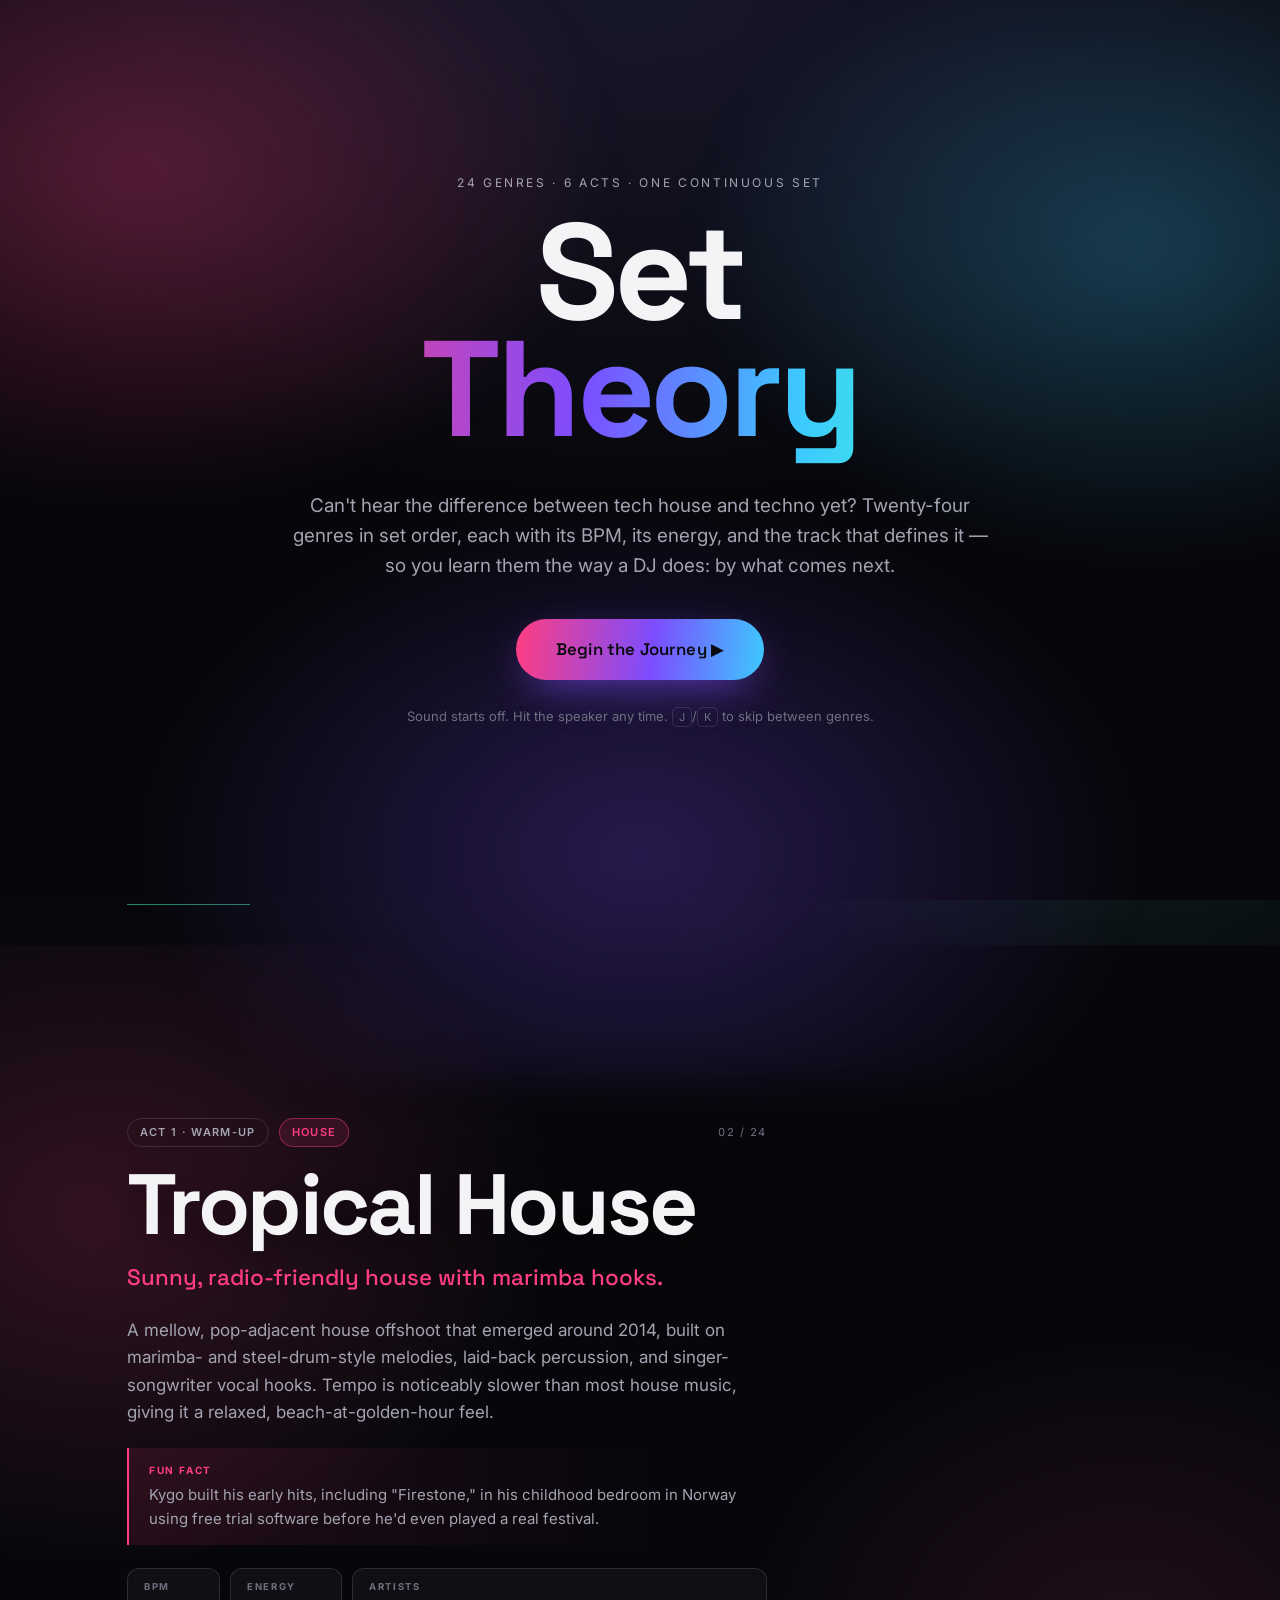
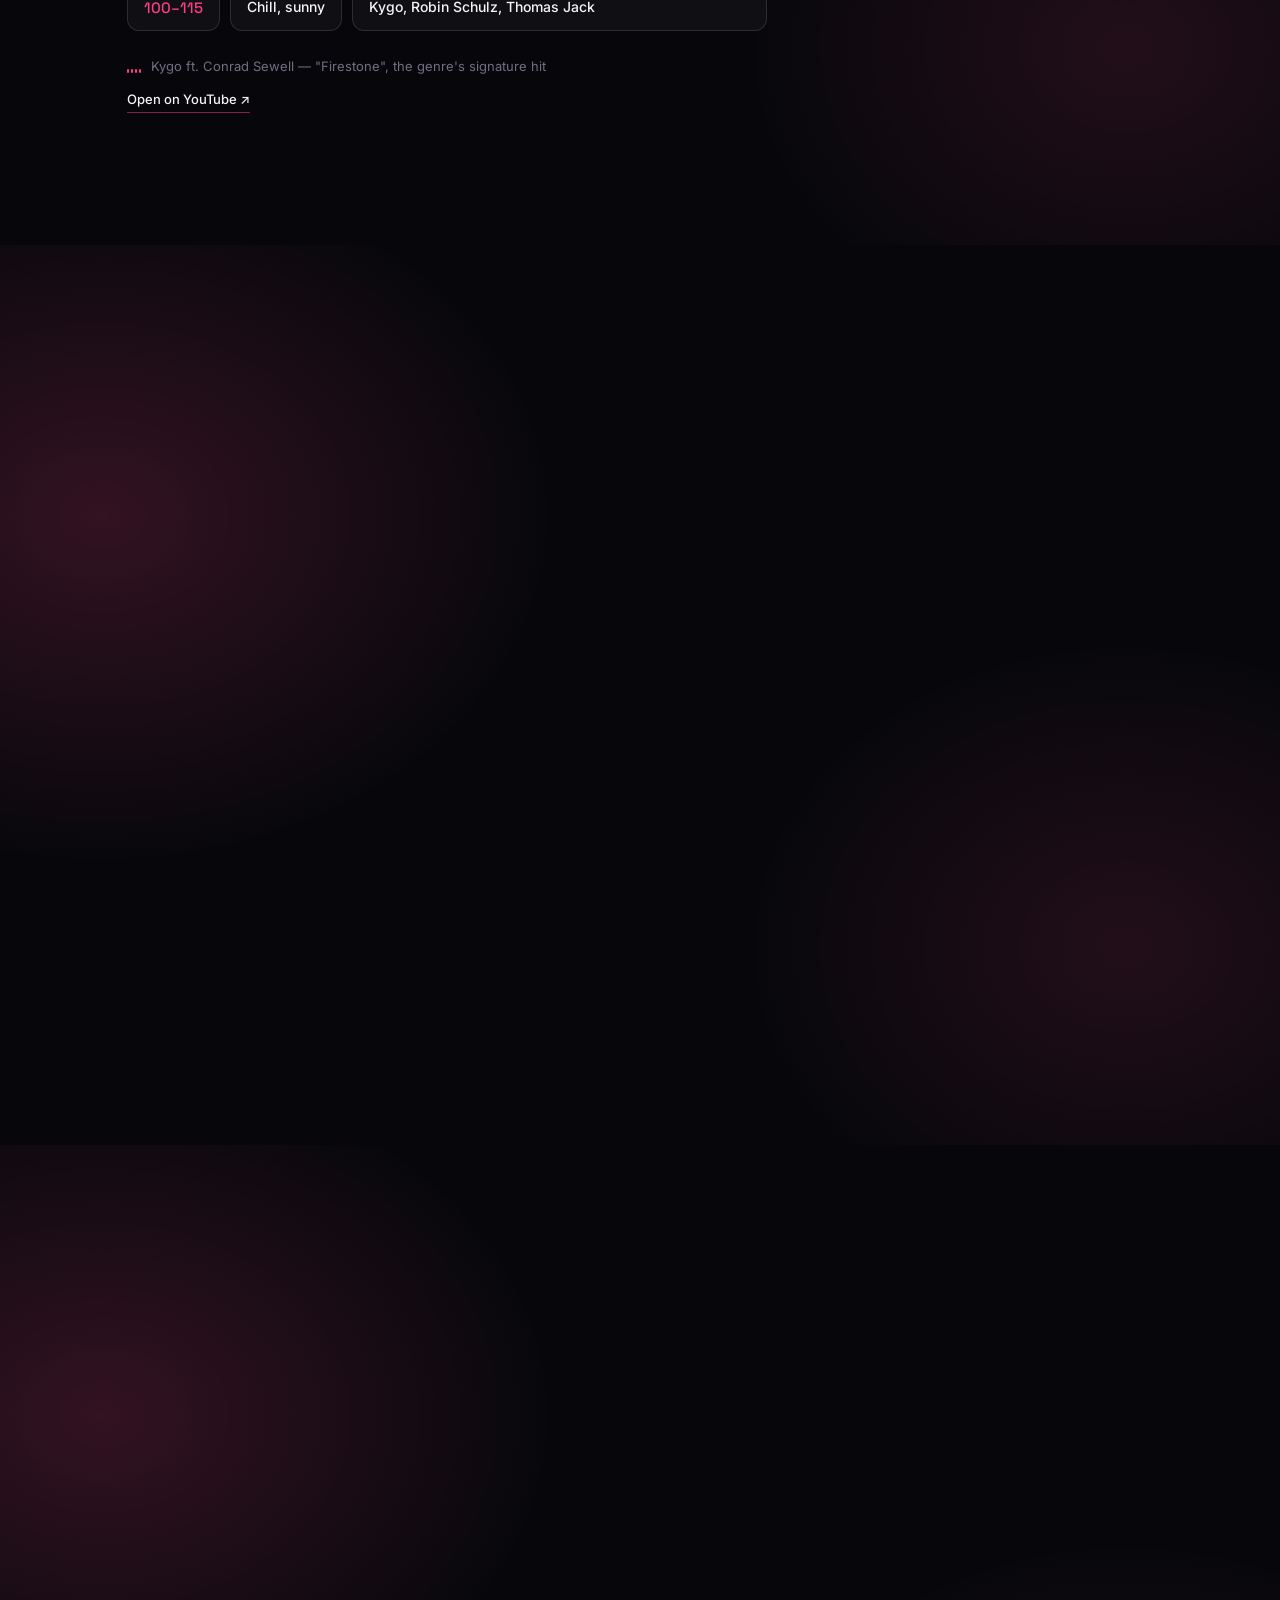
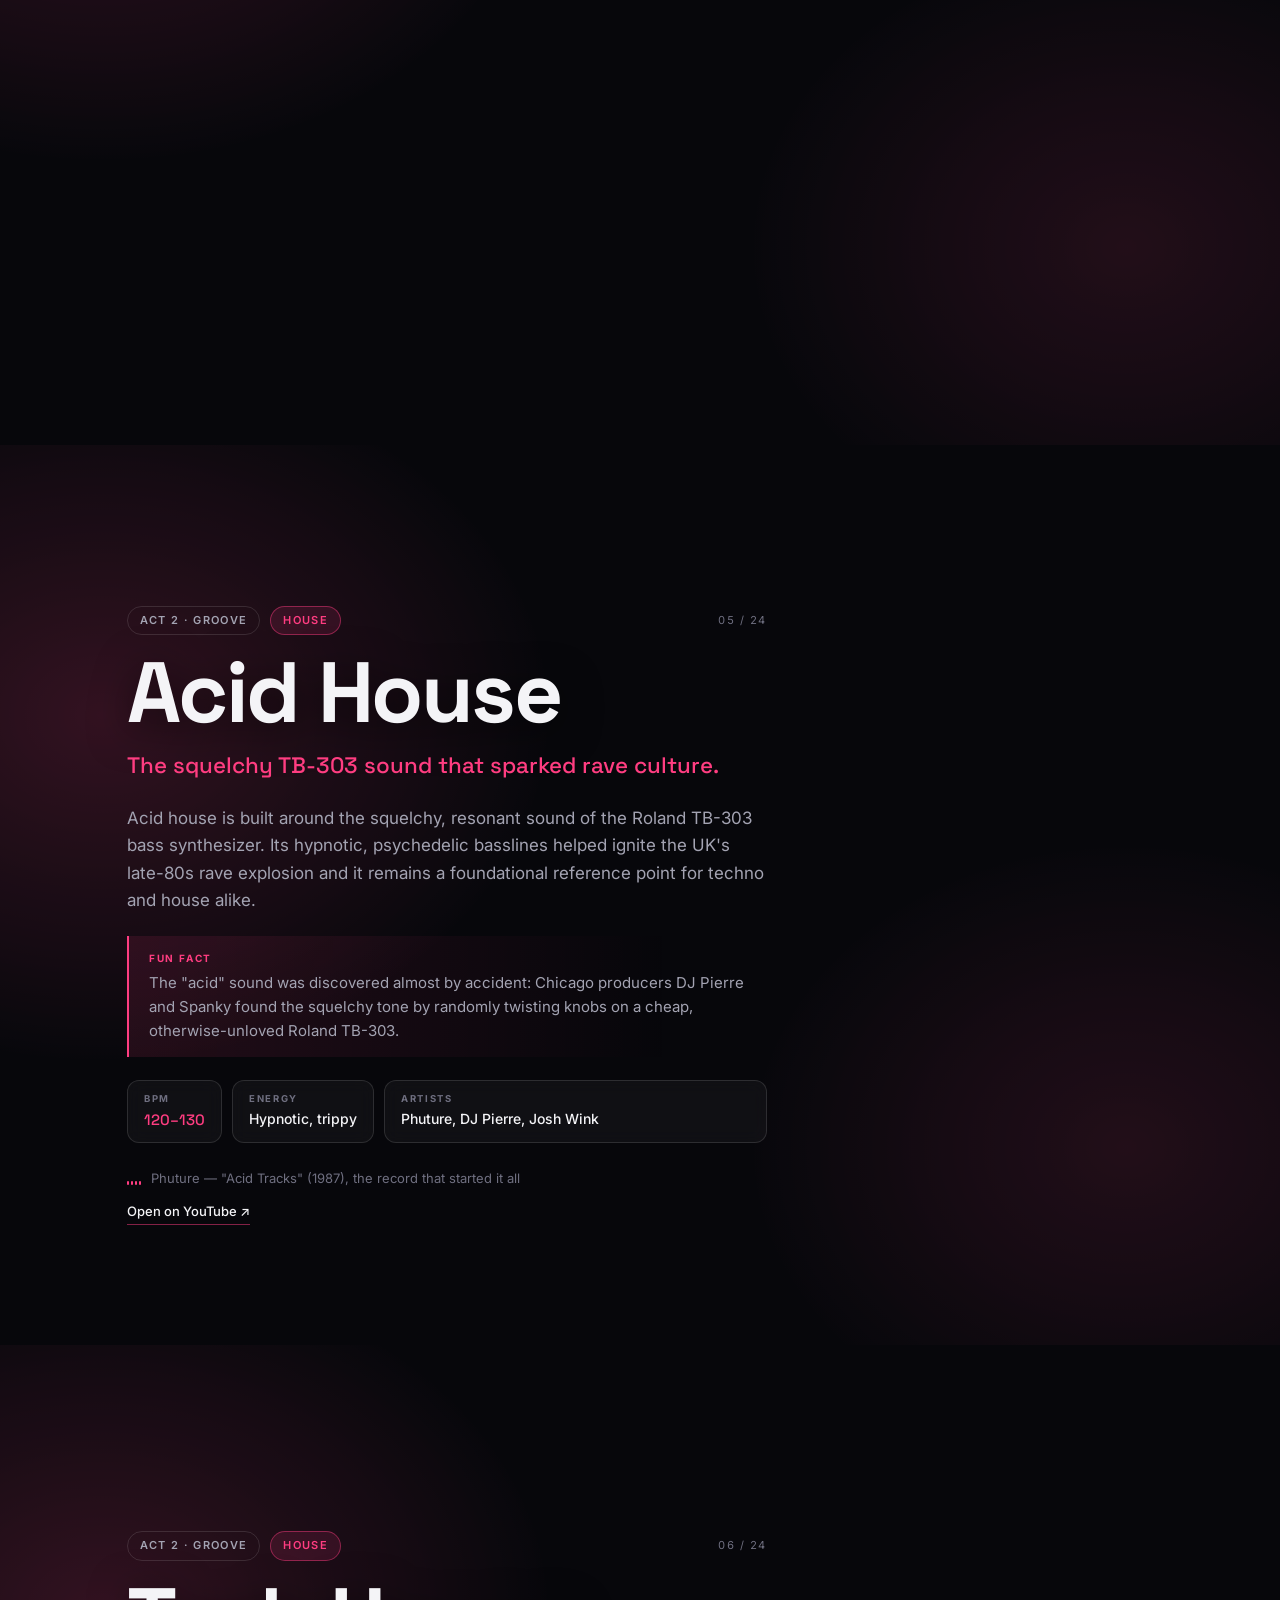
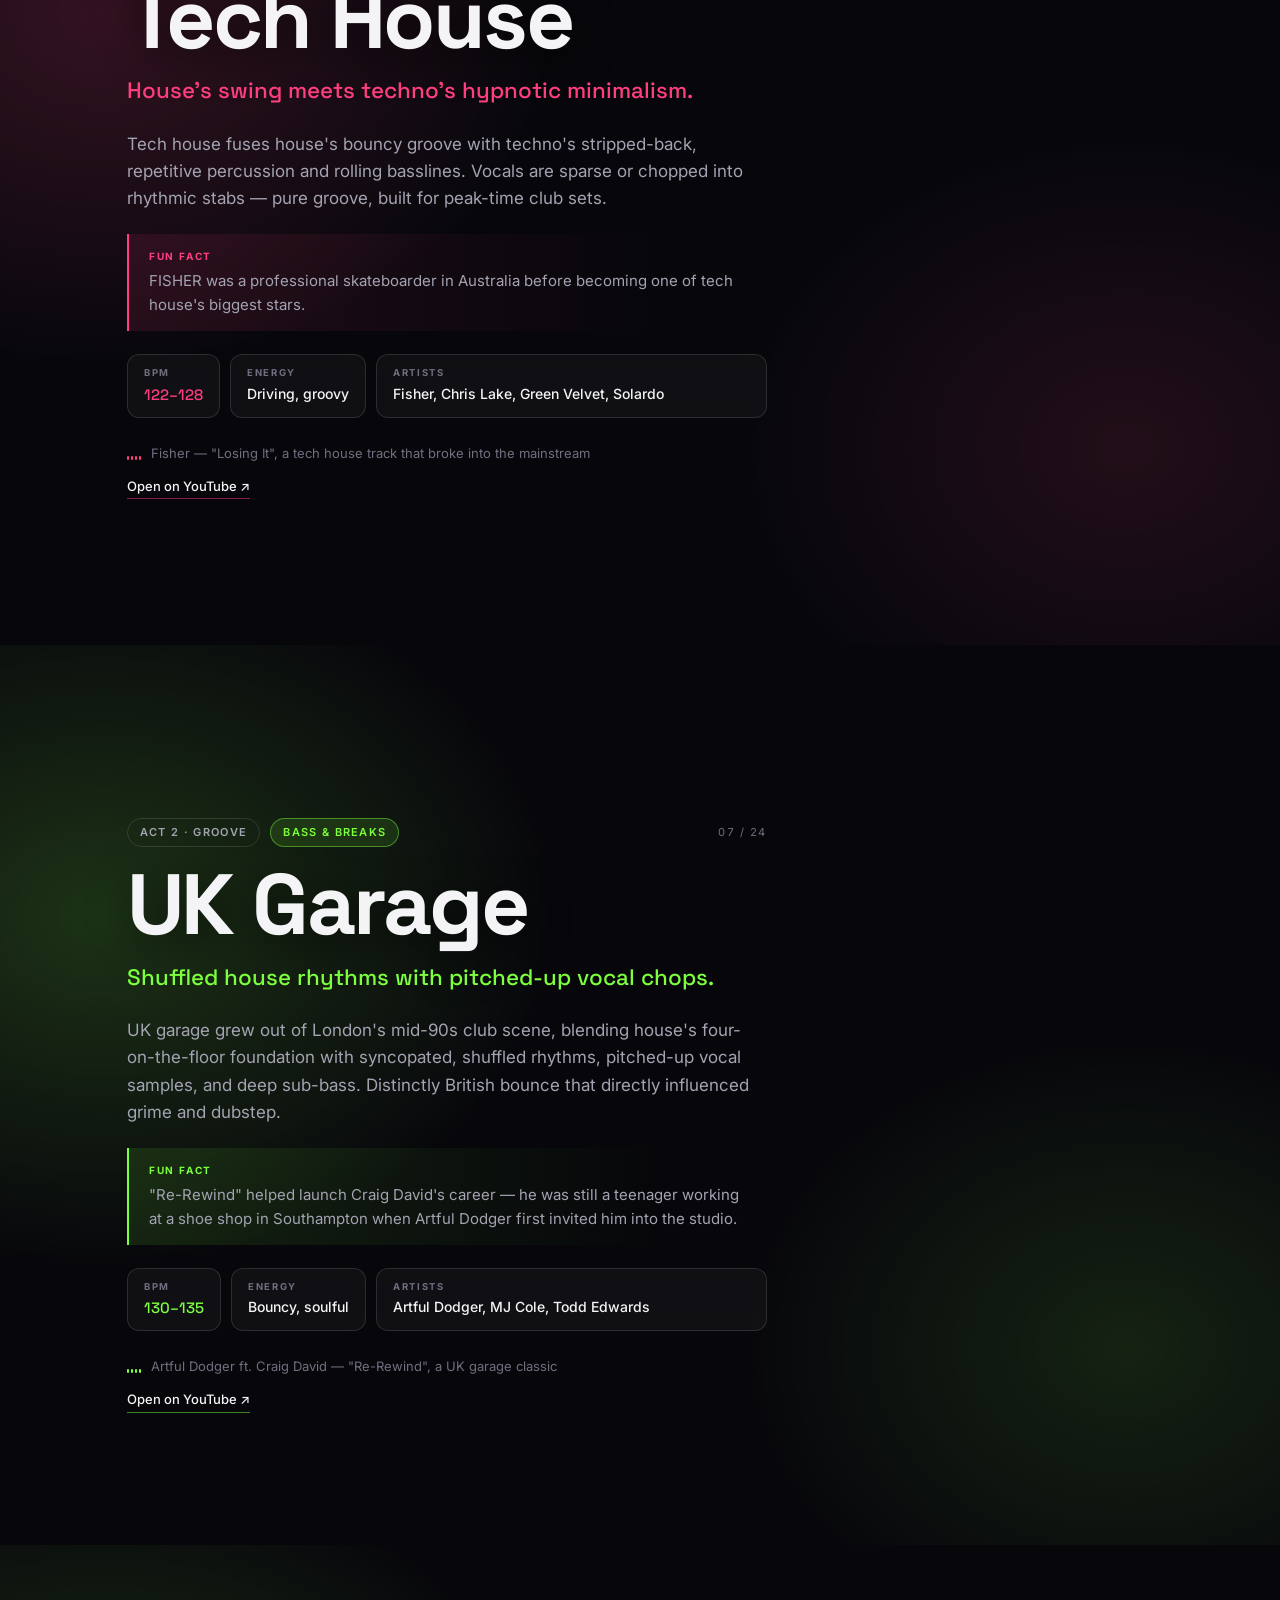
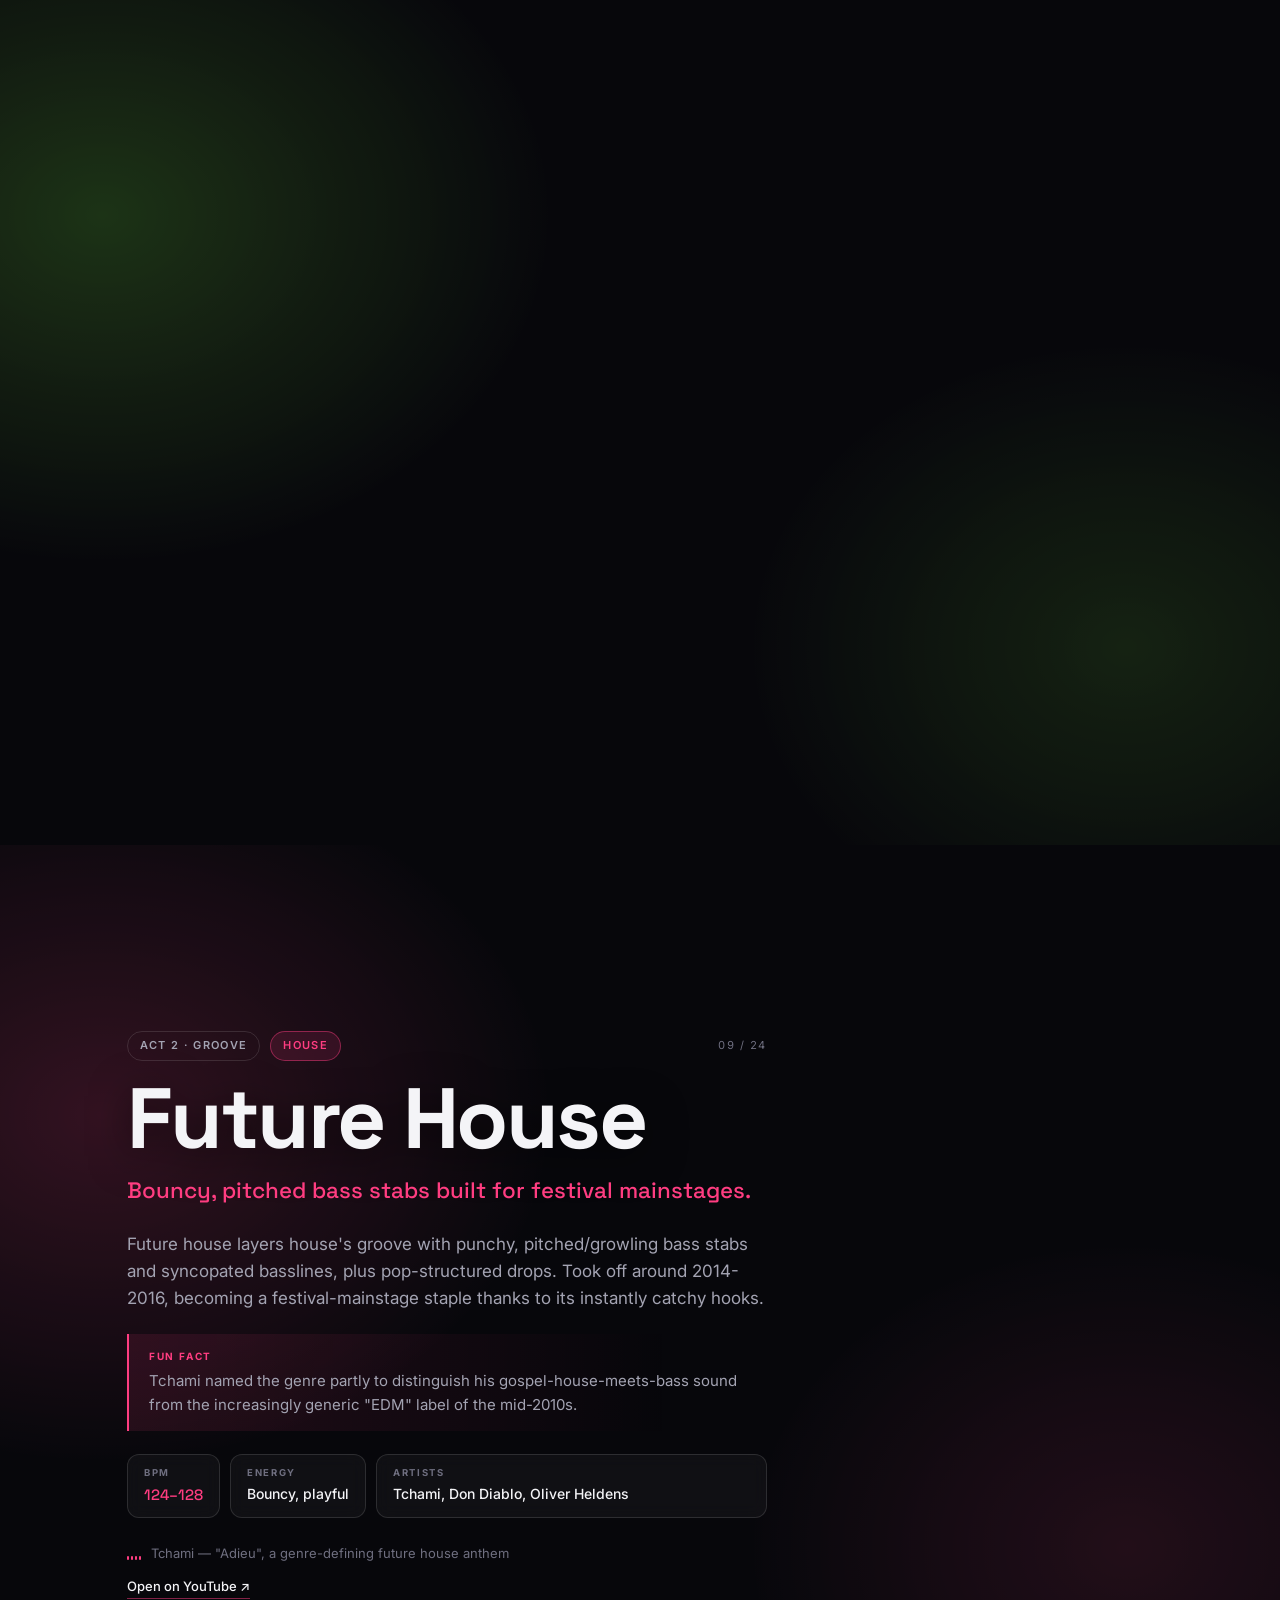
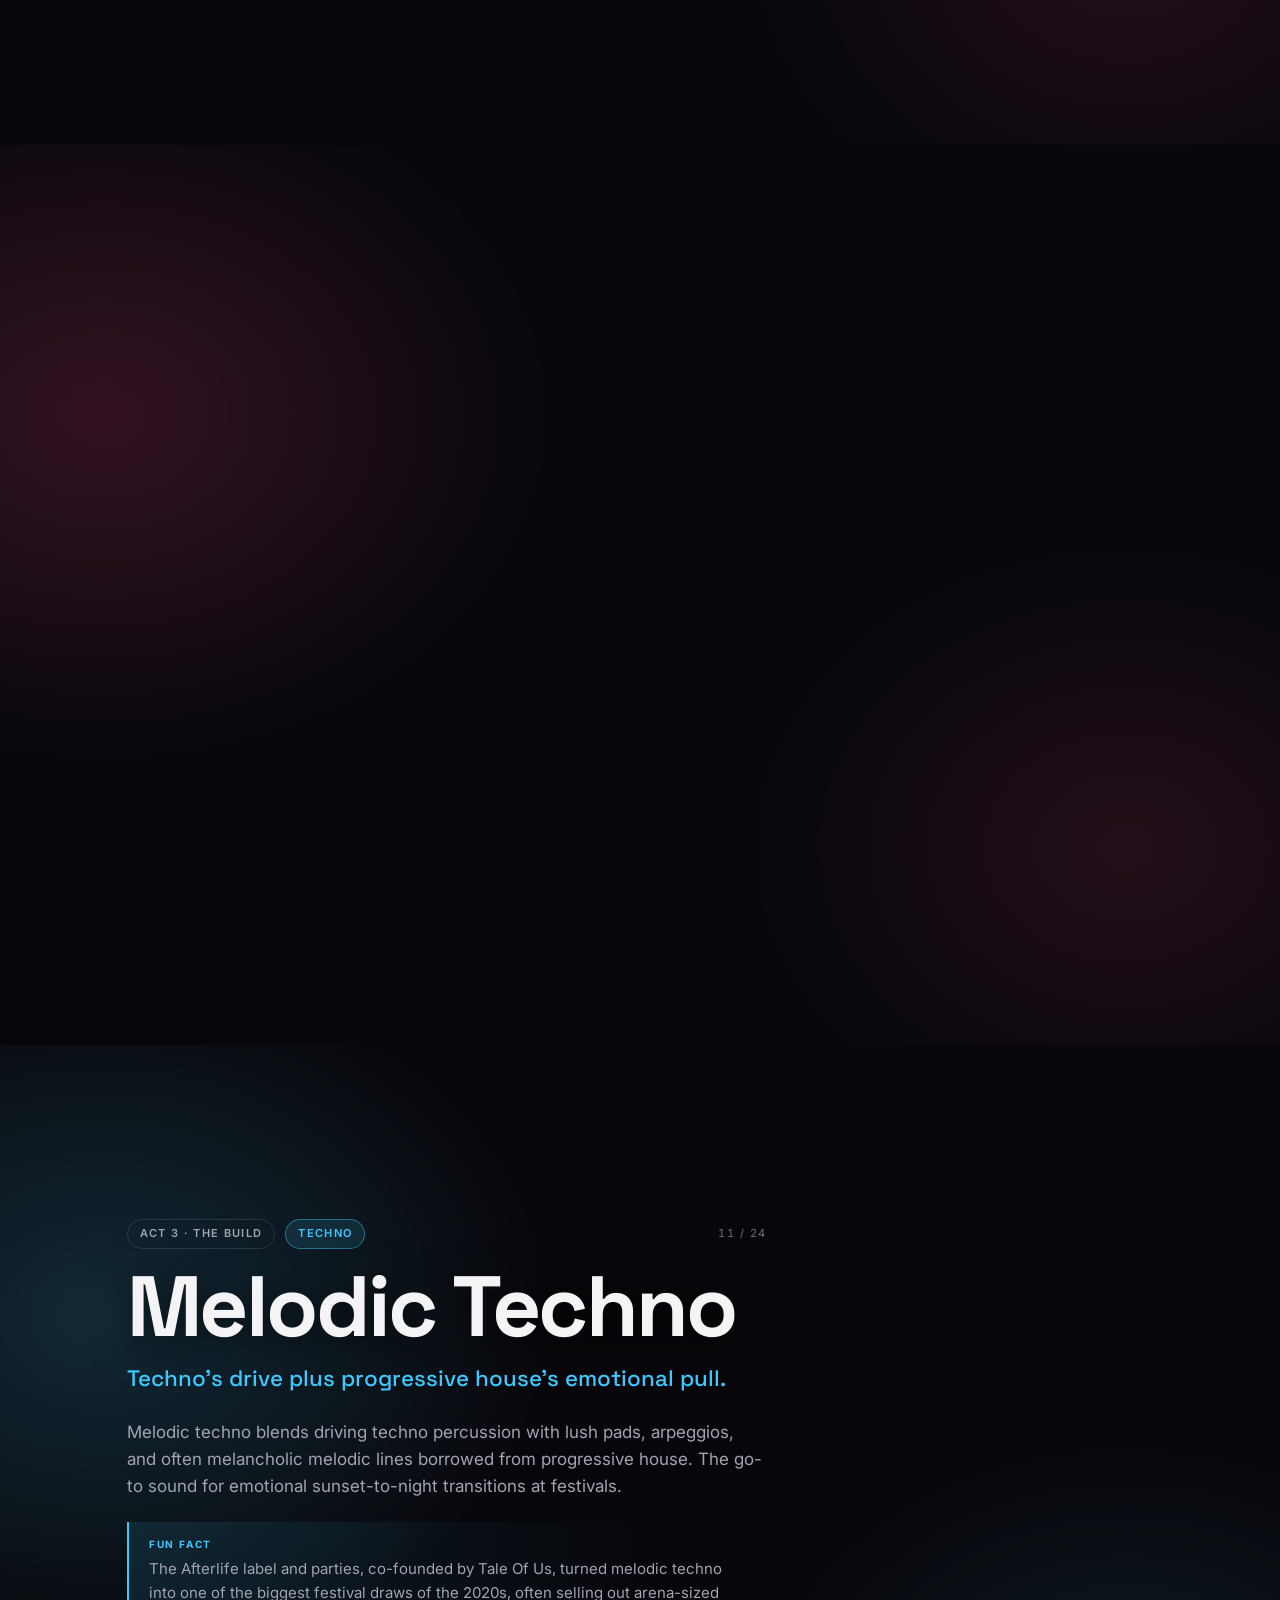
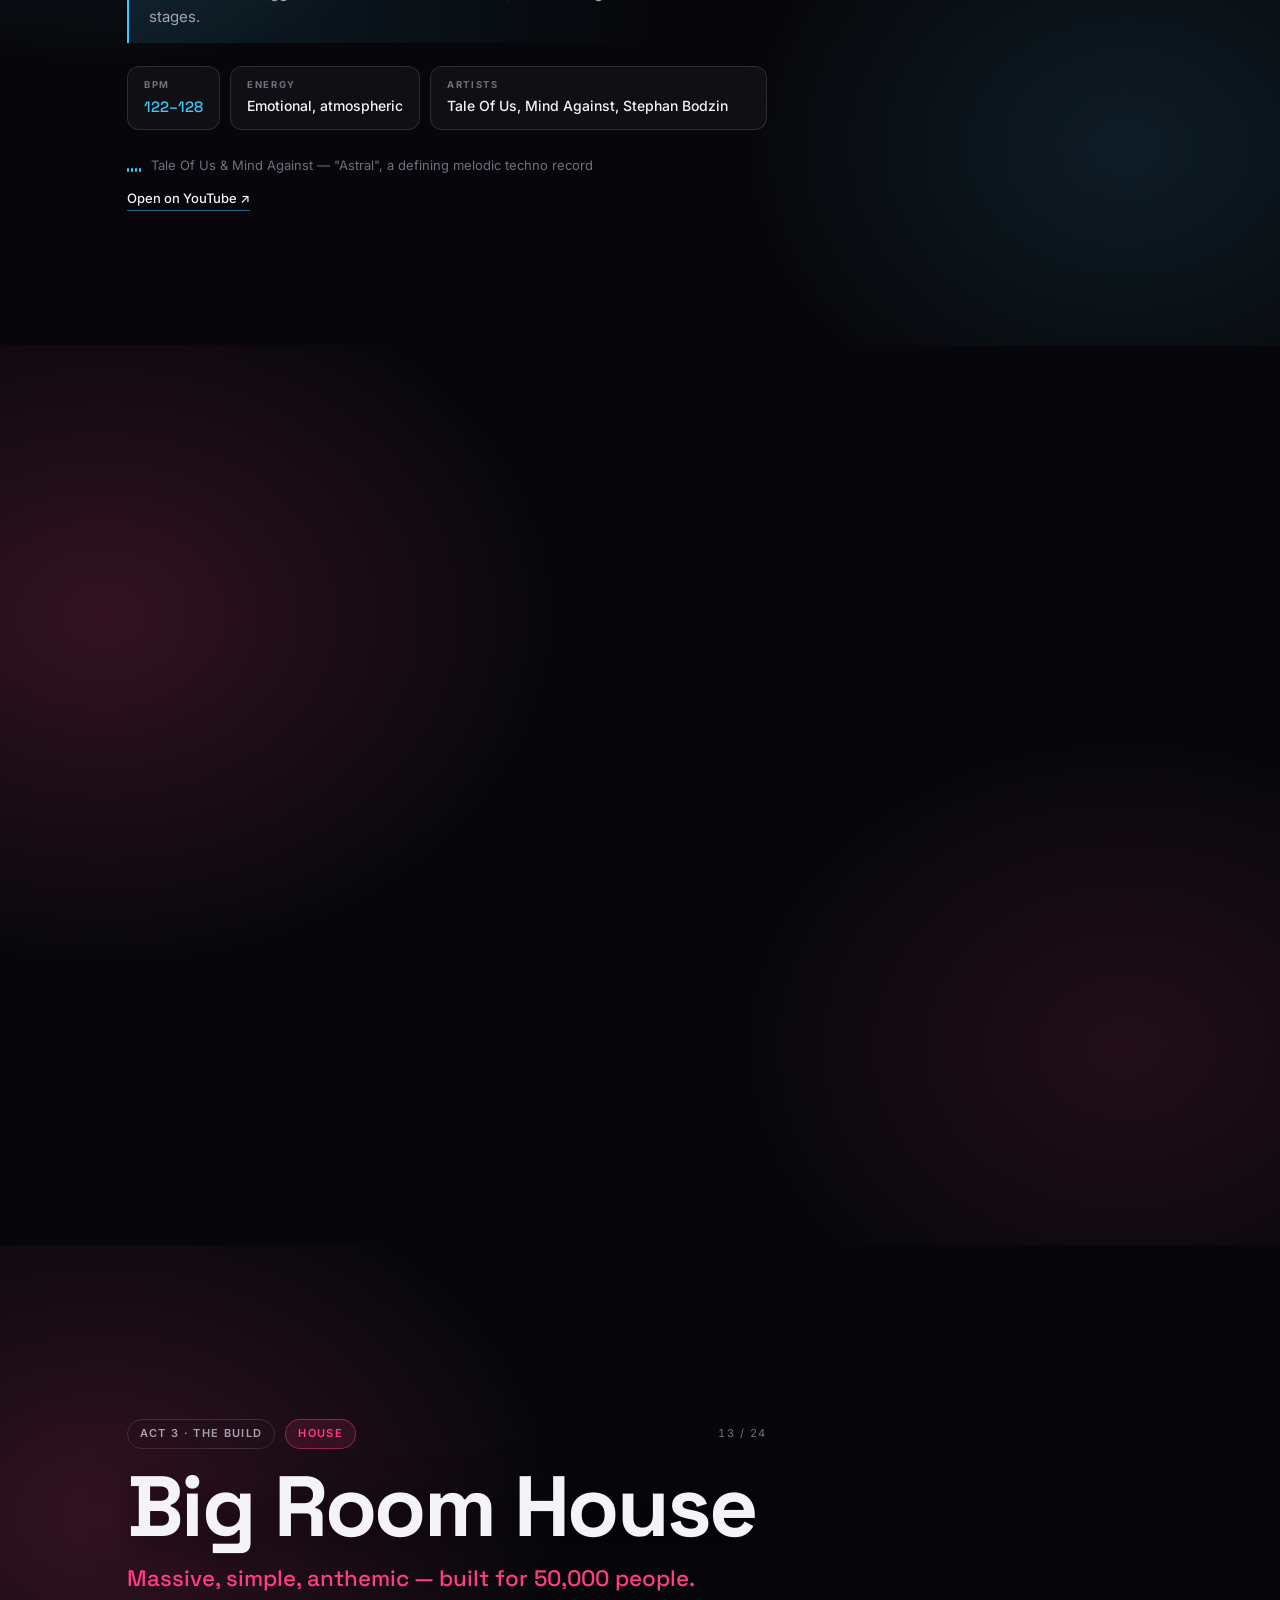
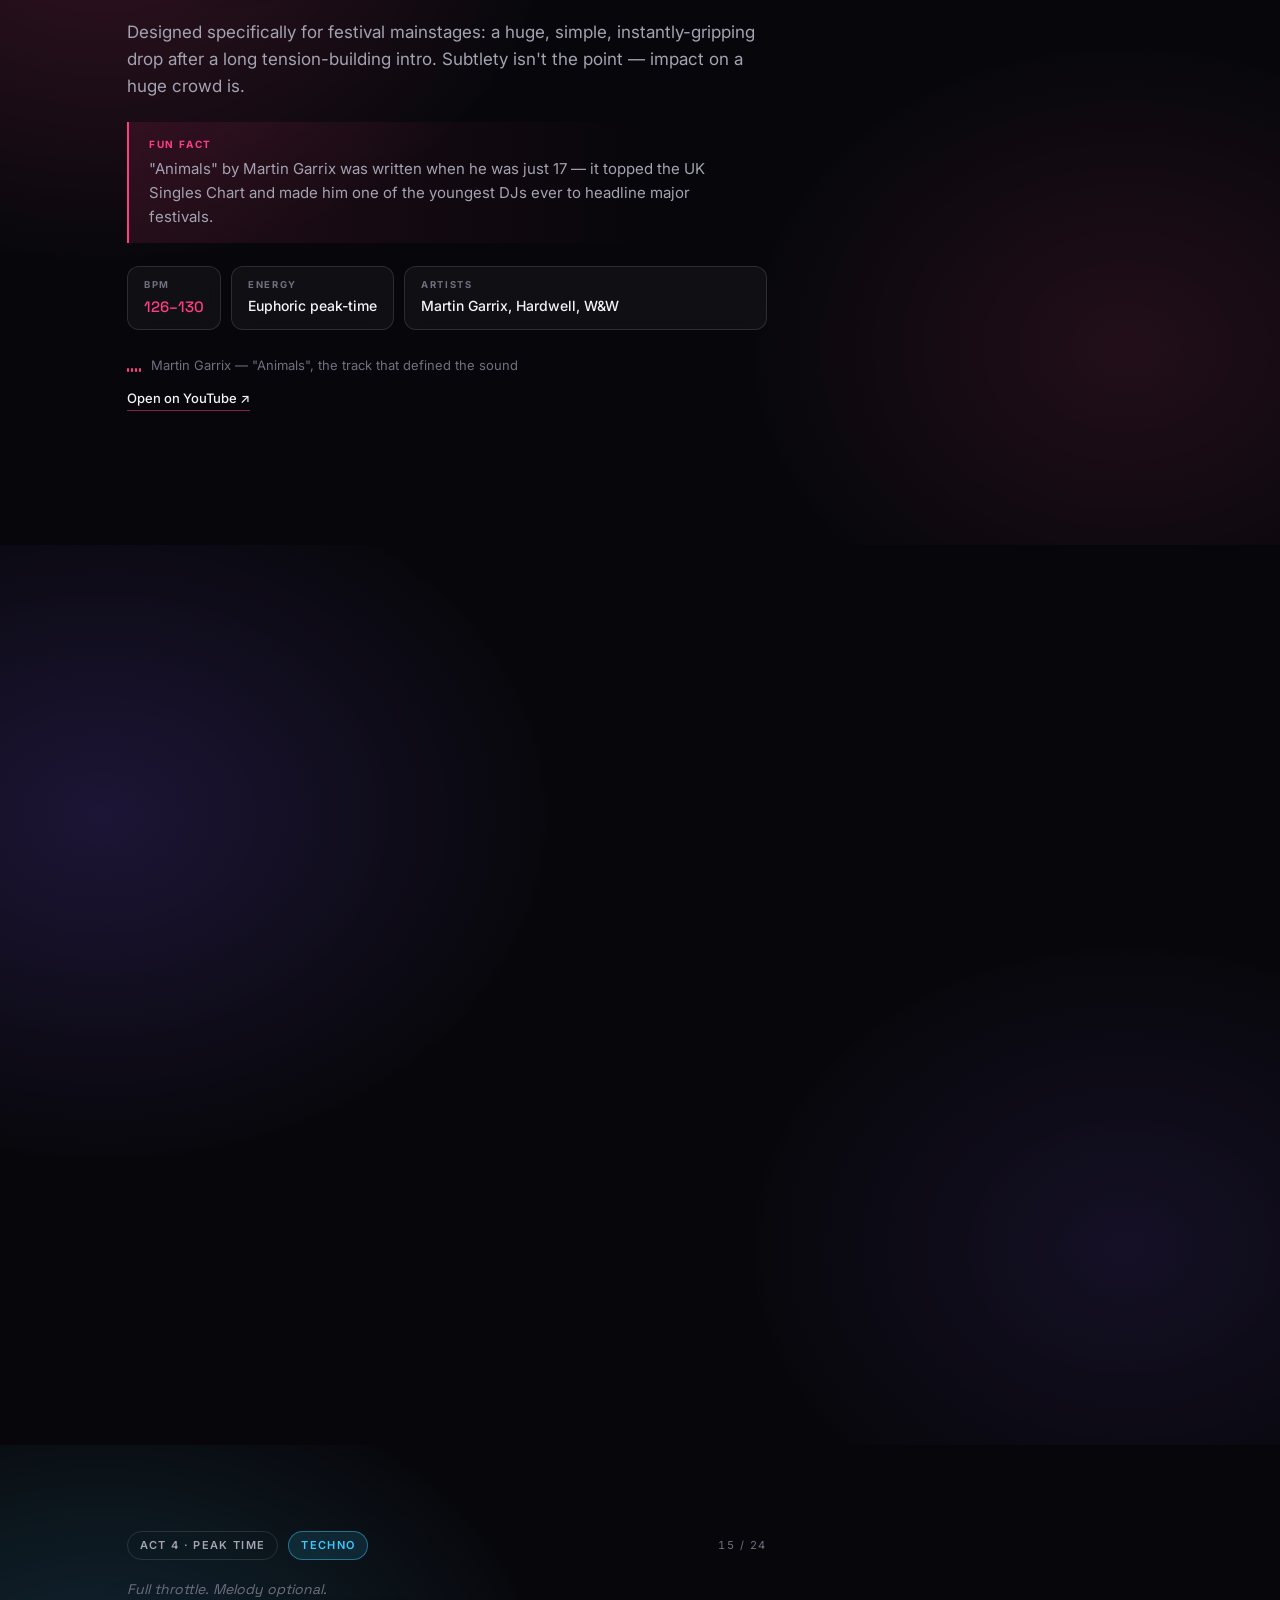
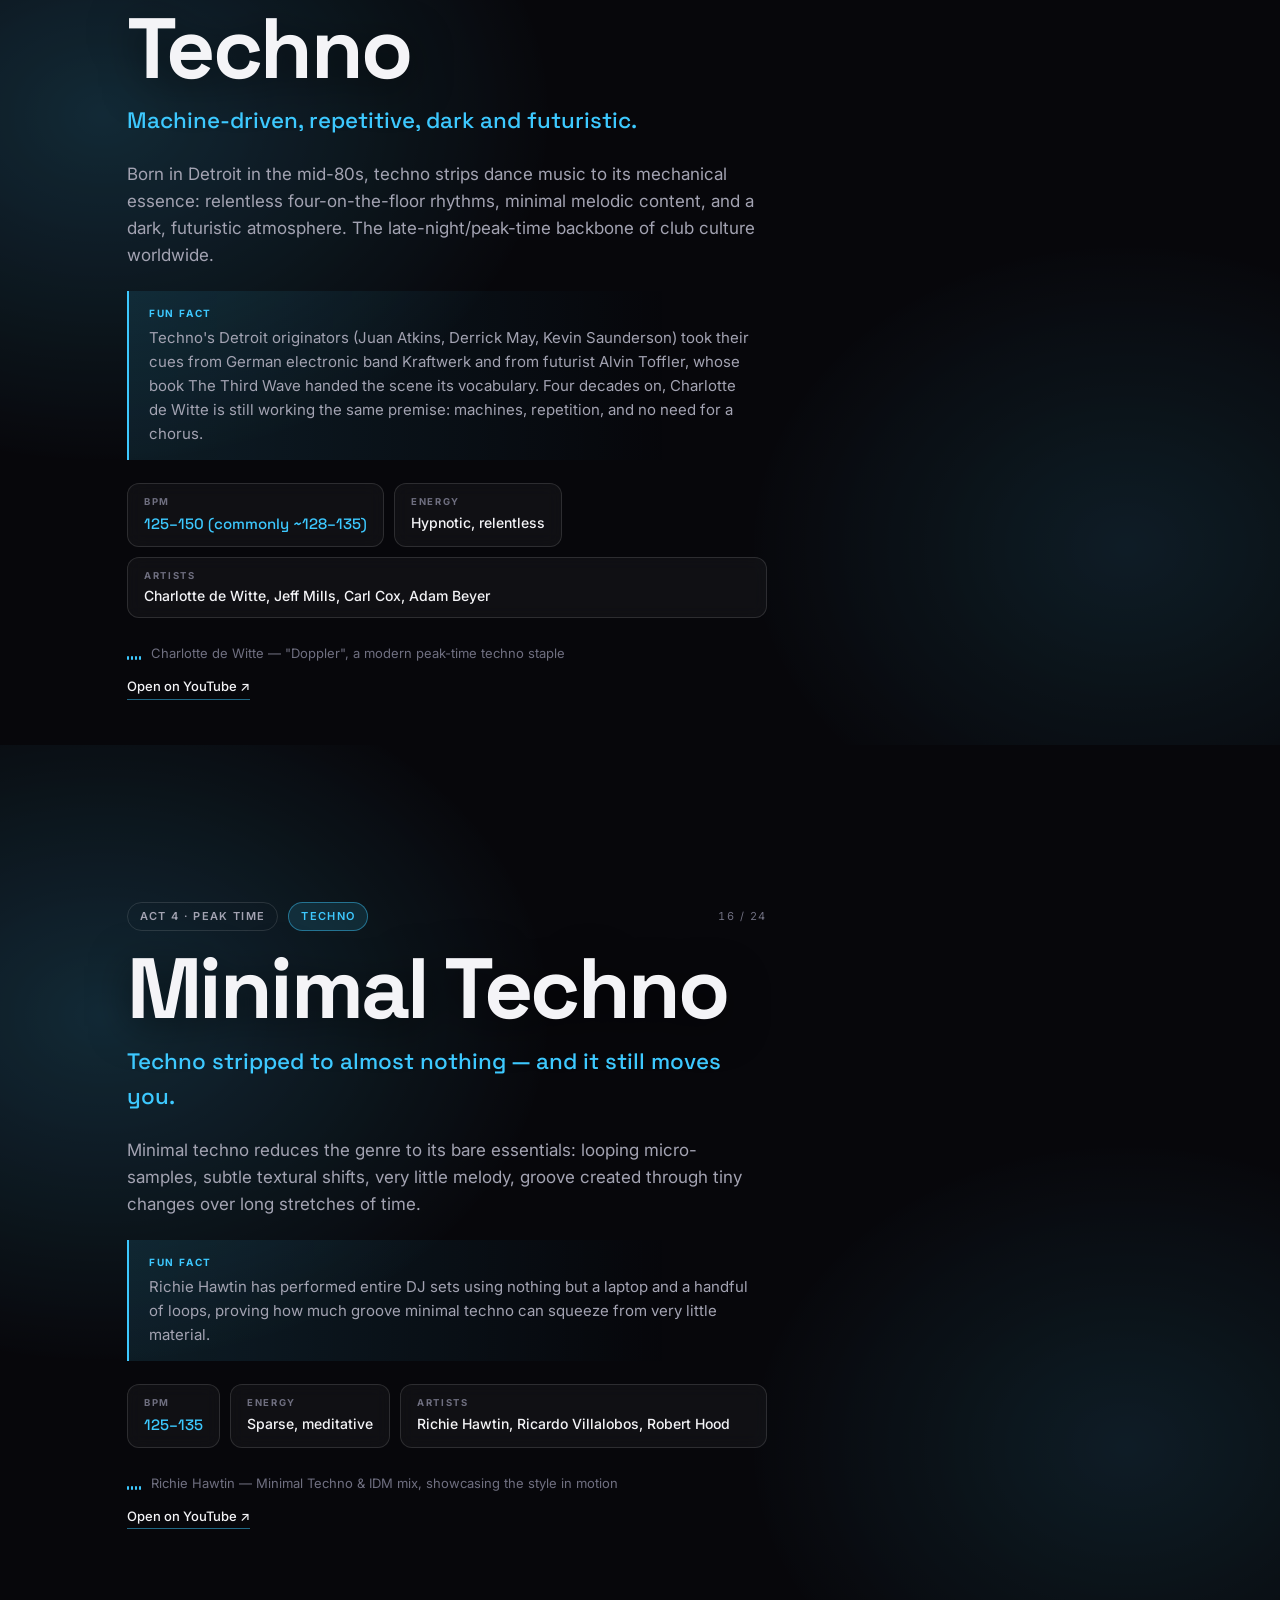
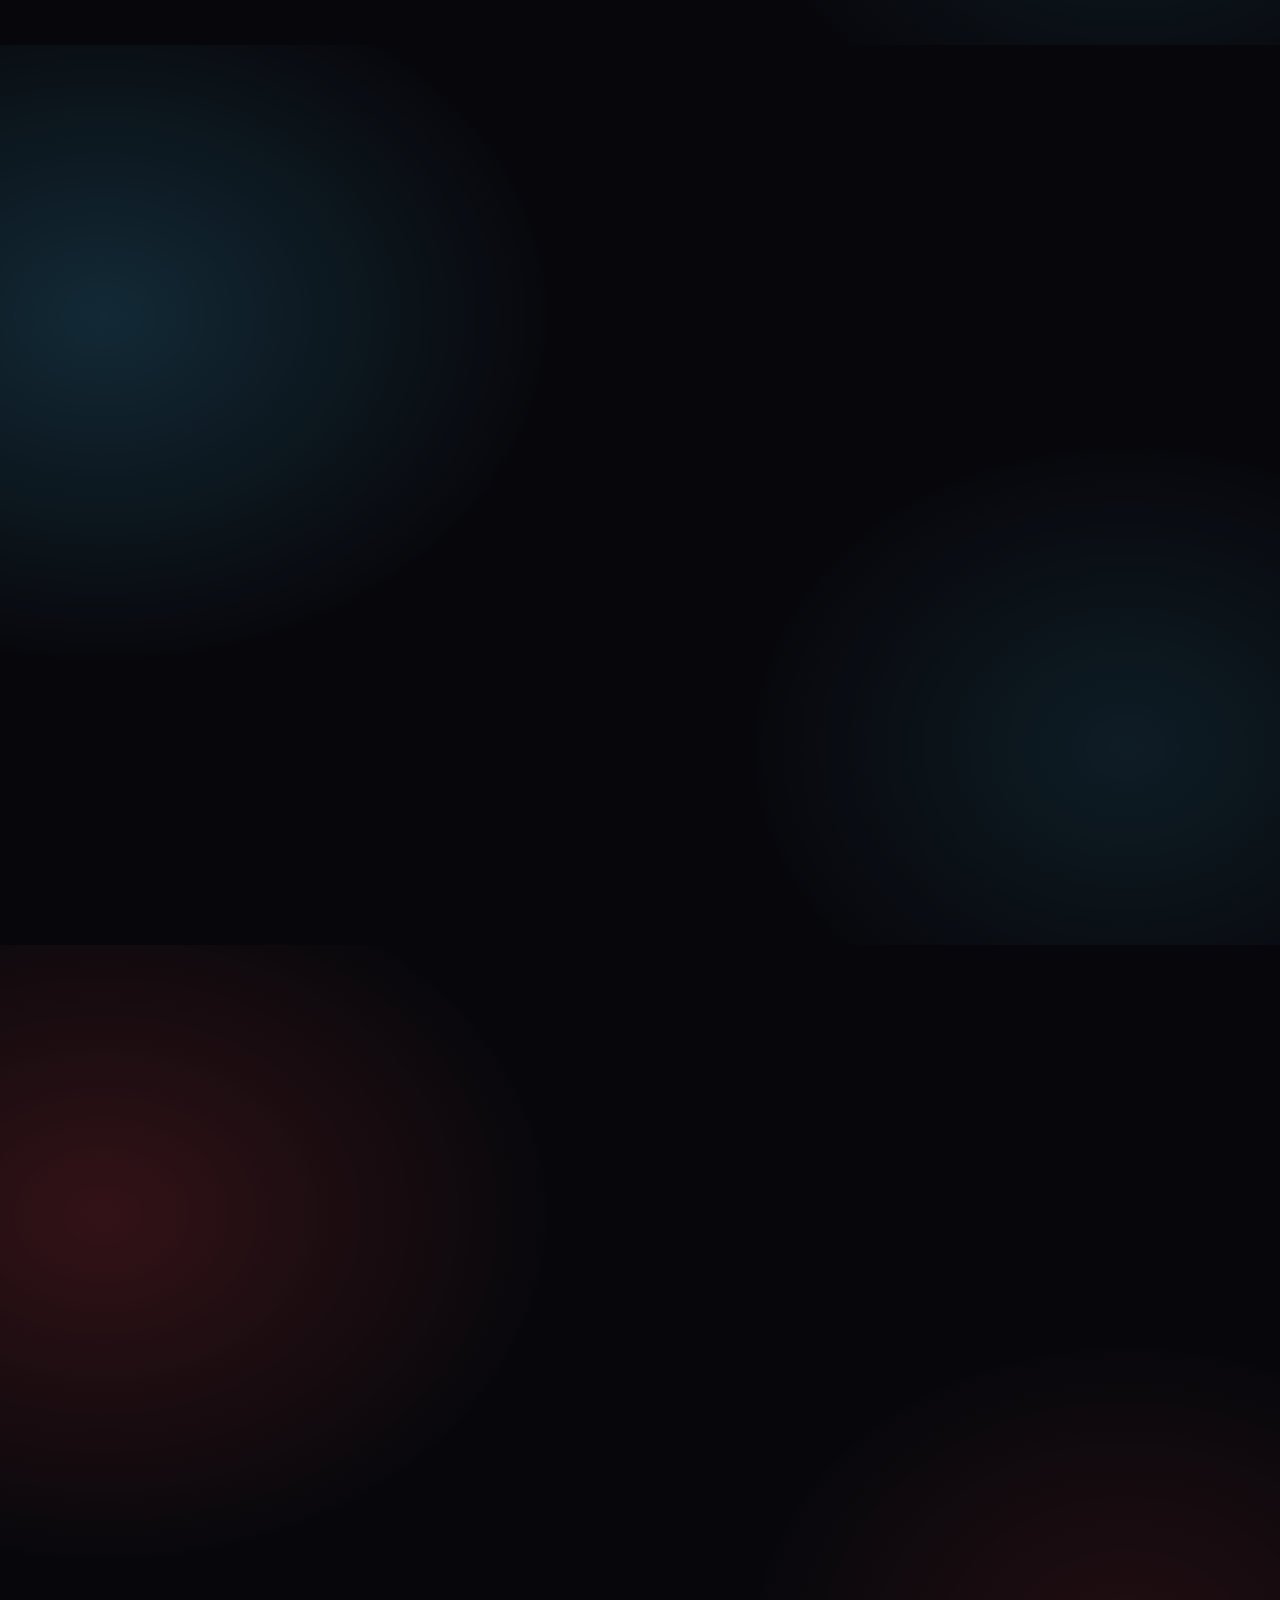
==== commit 48e3ed96: "Add Slovak localisation with English fallback Slovak is served only to browsers reporting an sk loca" ====
--- a/index.html
+++ b/index.html
@@ -16,15 +16,15 @@
 <div class="intro" id="intro">
   <div class="intro__glow" aria-hidden="true"></div>
   <div class="intro__inner">
-    <p class="intro__kicker">24 genres · 6 acts · one continuous set</p>
+    <p class="intro__kicker" data-i18n="introKicker">24 genres · 6 acts · one continuous set</p>
     <h1 class="intro__title">Set<span>Theory</span></h1>
-    <p class="intro__pitch">
+    <p class="intro__pitch" data-i18n="introPitch">
       Can't hear the difference between tech house and techno yet? Twenty-four genres
       in set order, each with its BPM, its energy, and the track that defines it —
       so you learn them the way a DJ does: by what comes next.
     </p>
-    <button class="btn-begin" id="begin" type="button">Begin the Journey ▶</button>
-    <p class="intro__hint">Sound starts off. Hit the speaker any time. <kbd>J</kbd>/<kbd>K</kbd> to skip between genres.</p>
+    <button class="btn-begin" id="begin" type="button" data-i18n="begin">Begin the Journey ▶</button>
+    <p class="intro__hint" data-i18n-html="introHint">Sound starts off. Hit the speaker any time. <kbd>J</kbd>/<kbd>K</kbd> to skip between genres.</p>
   </div>
 </div>
 
@@ -40,10 +40,12 @@
     <span class="topbar__tools">
       <span class="topbar__count" id="now-count">01 / 24</span>
       <div class="search" id="search">
-        <button class="iconbtn" id="search-toggle" type="button" aria-label="Search genres" aria-expanded="false">
+        <button class="iconbtn" id="search-toggle" type="button" aria-label="Search genres"
+                data-i18n-aria-label="searchToggle" aria-expanded="false">
           <svg viewBox="0 0 24 24" aria-hidden="true"><circle cx="11" cy="11" r="7"/><path d="M20 20l-3.5-3.5"/></svg>
         </button>
         <input class="search__input" id="search-input" type="text" placeholder="Jump to a genre or artist…"
+               data-i18n-placeholder="searchPlaceholder" data-i18n-aria-label="searchPlaceholder"
                autocomplete="off" spellcheck="false" aria-label="Jump to a genre or artist">
         <ul class="search__results" id="search-results"></ul>
       </div>
@@ -52,6 +54,7 @@
         <svg class="ic-muted" viewBox="0 0 24 24" aria-hidden="true"><path d="M4 9v6h4l5 4V5L8 9H4z"/><path d="M17 9l4 6M21 9l-4 6"/></svg>
         <svg class="ic-loud" viewBox="0 0 24 24" aria-hidden="true"><path d="M4 9v6h4l5 4V5L8 9H4z"/><path d="M16.5 8.5a5 5 0 010 7M19 6a8.5 8.5 0 010 12"/></svg>
       </button>
+      <button class="iconbtn iconbtn--lang" id="lang-toggle" type="button" aria-label="Prepnúť na slovenčinu">SK</button>
     </span>
   </div>
   <div class="topbar__progress"><span id="progress-fill"></span></div>
@@ -66,14 +69,14 @@
 <!-- ===== Outro ===== -->
 <section class="outro" id="outro">
   <div class="outro__inner">
-    <p class="outro__kicker">Lights up</p>
-    <h2 class="outro__title">You made it through the whole set.</h2>
-    <p class="outro__text">
+    <p class="outro__kicker" data-i18n="outroKicker">Lights up</p>
+    <h2 class="outro__title" data-i18n="outroTitle">You made it through the whole set.</h2>
+    <p class="outro__text" data-i18n="outroText">
       Twenty-four genres, 60 to 180 BPM, warm-up to last record. The useful part isn't
       memorising names — it's hearing where a track sits in the arc, and knowing what
       you'd play next. Tap any genre to go back and listen again.
     </p>
-    <p class="outro__note">
+    <p class="outro__note" data-i18n-html="outroNote">
       <strong>About those six acts:</strong> <em>warm-up</em> and <em>peak time</em> are real
       DJ vocabulary — you'll see them in booking emails and on Beatport. <em>The build</em>,
       <em>after hours</em> and <em>last record</em> describe real moments but aren't fixed
@@ -82,13 +85,13 @@
     </p>
 
     <section class="craft" aria-labelledby="craft-title">
-      <h3 class="craft__title" id="craft-title">How a set actually gets built</h3>
-      <p class="craft__sub">The conventions behind the order you just scrolled through.</p>
+      <h3 class="craft__title" id="craft-title" data-i18n="craftTitle">How a set actually gets built</h3>
+      <p class="craft__sub" data-i18n="craftSub">The conventions behind the order you just scrolled through.</p>
 
       <ul class="craft__list">
         <li class="craft__item" style="--accent:#3dffc9">
-          <h4>Energy moves in waves, not a line</h4>
-          <p>
+          <h4 data-i18n="craft.0.h">Energy moves in waves, not a line</h4>
+          <p data-i18n="craft.0.p">
             A set that climbs steadily and then sits at maximum exhausts a room. You build,
             pull back, build higher. A drop only lands if there was a valley before it — which
             is why the loudest record is almost never the first one.
@@ -96,8 +99,8 @@
         </li>
 
         <li class="craft__item" style="--accent:#ff3d81">
-          <h4>Mix on the phrase</h4>
-          <p>
+          <h4 data-i18n="craft.1.h">Mix on the phrase</h4>
+          <p data-i18n="craft.1.p">
             Dance music is written in 4, 8 and 16-bar phrases. Bring the next track in on a
             phrase boundary and the transition disappears; come in halfway through one and the
             floor feels it, even if nobody could tell you why.
@@ -105,8 +108,8 @@
         </li>
 
         <li class="craft__item" style="--accent:#3dc9ff">
-          <h4>Stay near the tempo</h4>
-          <p>
+          <h4 data-i18n="craft.2.h">Stay near the tempo</h4>
+          <p data-i18n="craft.2.p">
             CDJ pitch faders default to ±6% for a reason — stretch a track much past that and
             it starts to sound wrong. Neighbouring genres in this guide mostly sit within a few
             BPM of each other, which is what makes them mixable.
@@ -114,8 +117,8 @@
         </li>
 
         <li class="craft__item" style="--accent:#7cff3d">
-          <h4>Half-time is the bridge</h4>
-          <p>
+          <h4 data-i18n="craft.3.h">Half-time is the bridge</h4>
+          <p data-i18n="craft.3.p">
             Tempo and feel aren't the same number. A dubstep track at 140 BPM is counted in
             half-time, so the kick and snare land like 70. That double reading is how DJs cross
             gaps that look impossible on paper — it's the trick behind Act 5.
@@ -123,8 +126,8 @@
         </li>
 
         <li class="craft__item" style="--accent:#7c4dff">
-          <h4>Keys matter as much as beats</h4>
-          <p>
+          <h4 data-i18n="craft.4.h">Keys matter as much as beats</h4>
+          <p data-i18n="craft.4.p">
             Two tracks can be perfectly beatmatched and still sound sour together if their keys
             clash. Most DJ software labels every track with the Camelot wheel, so you can move
             to an adjacent number and stay consonant without knowing any theory.
@@ -132,8 +135,8 @@
         </li>
 
         <li class="craft__item" style="--accent:#ffd23d">
-          <h4>Plan the first track and the last</h4>
-          <p>
+          <h4 data-i18n="craft.5.h">Plan the first track and the last</h4>
+          <p data-i18n="craft.5.p">
             The common advice is to know exactly how you're opening and how you're closing, then
             read the room for everything in between. A fully scripted set can't respond to the
             floor in front of it.
@@ -143,13 +146,14 @@
     </section>
 
     <div class="outro__grid" id="outro-grid"></div>
-    <button class="btn-begin btn-begin--ghost" id="restart" type="button">Back to the top ↑</button>
+    <button class="btn-begin btn-begin--ghost" id="restart" type="button" data-i18n="restart">Back to the top ↑</button>
   </div>
 </section>
 
 <!-- ===== Toast ===== -->
-<div class="toast" id="toast" role="status" aria-live="polite">🔊 tap to hear the music</div>
+<div class="toast" id="toast" role="status" aria-live="polite" data-i18n="toast">🔊 tap to hear the music</div>
 
+<script src="js/i18n/sk.js"></script>
 <script src="js/data.js"></script>
 <script src="js/audio-engine.js"></script>
 <script src="js/app.js"></script>
--- a/css/styles.css
+++ b/css/styles.css
@@ -240,6 +240,21 @@
   stroke-width: 1.7;
   stroke-linecap: round;
 }
+
+/* Language switch — a text pill rather than an icon, so it reads at a glance. */
+.iconbtn--lang {
+  width: auto;
+  min-width: 40px;
+  padding: 0 11px;
+  border-radius: 999px;
+  font-family: var(--display);
+  font-size: 11px;
+  font-weight: 600;
+  letter-spacing: 0.08em;
+  color: var(--ink-dim);
+}
+
+.iconbtn--lang:hover { color: var(--ink); }
 
 .iconbtn--sound .ic-loud { display: none; }
 body.sound-on .iconbtn--sound { border-color: var(--now-accent); color: var(--now-accent); }
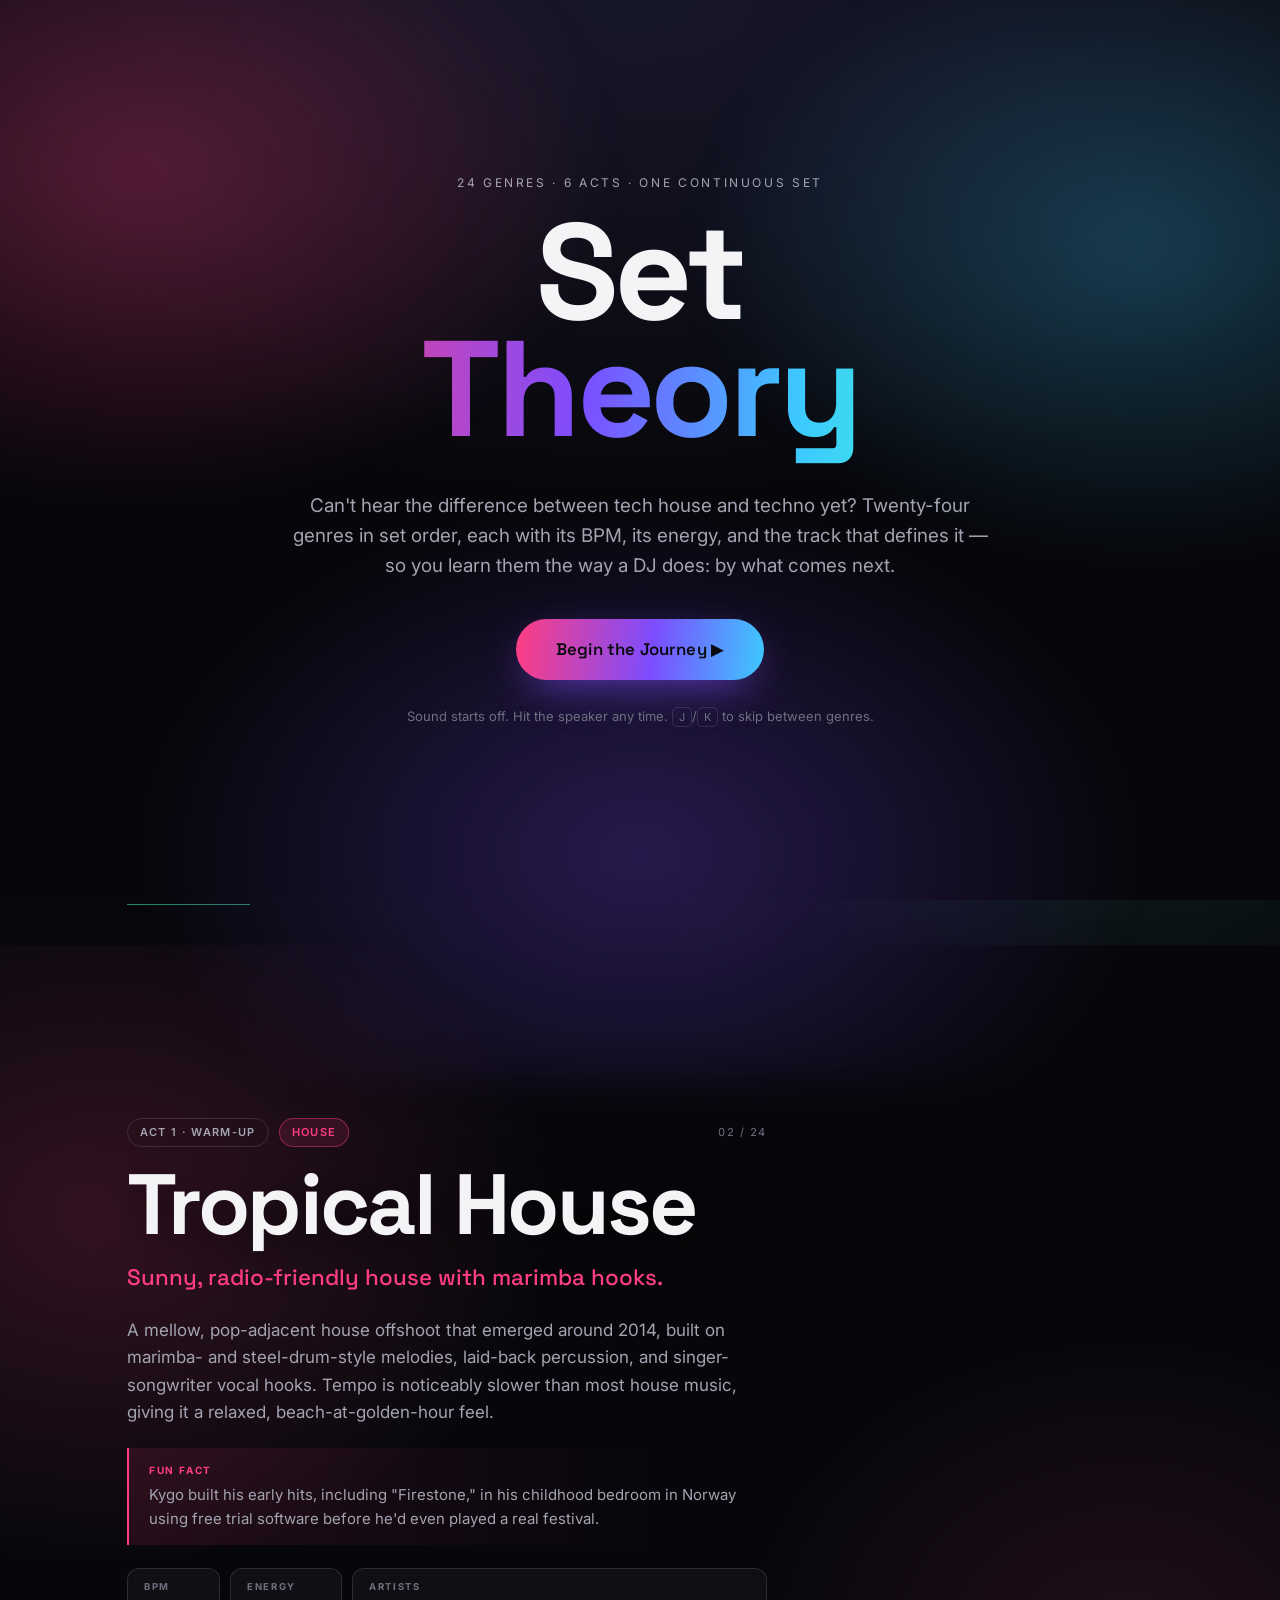
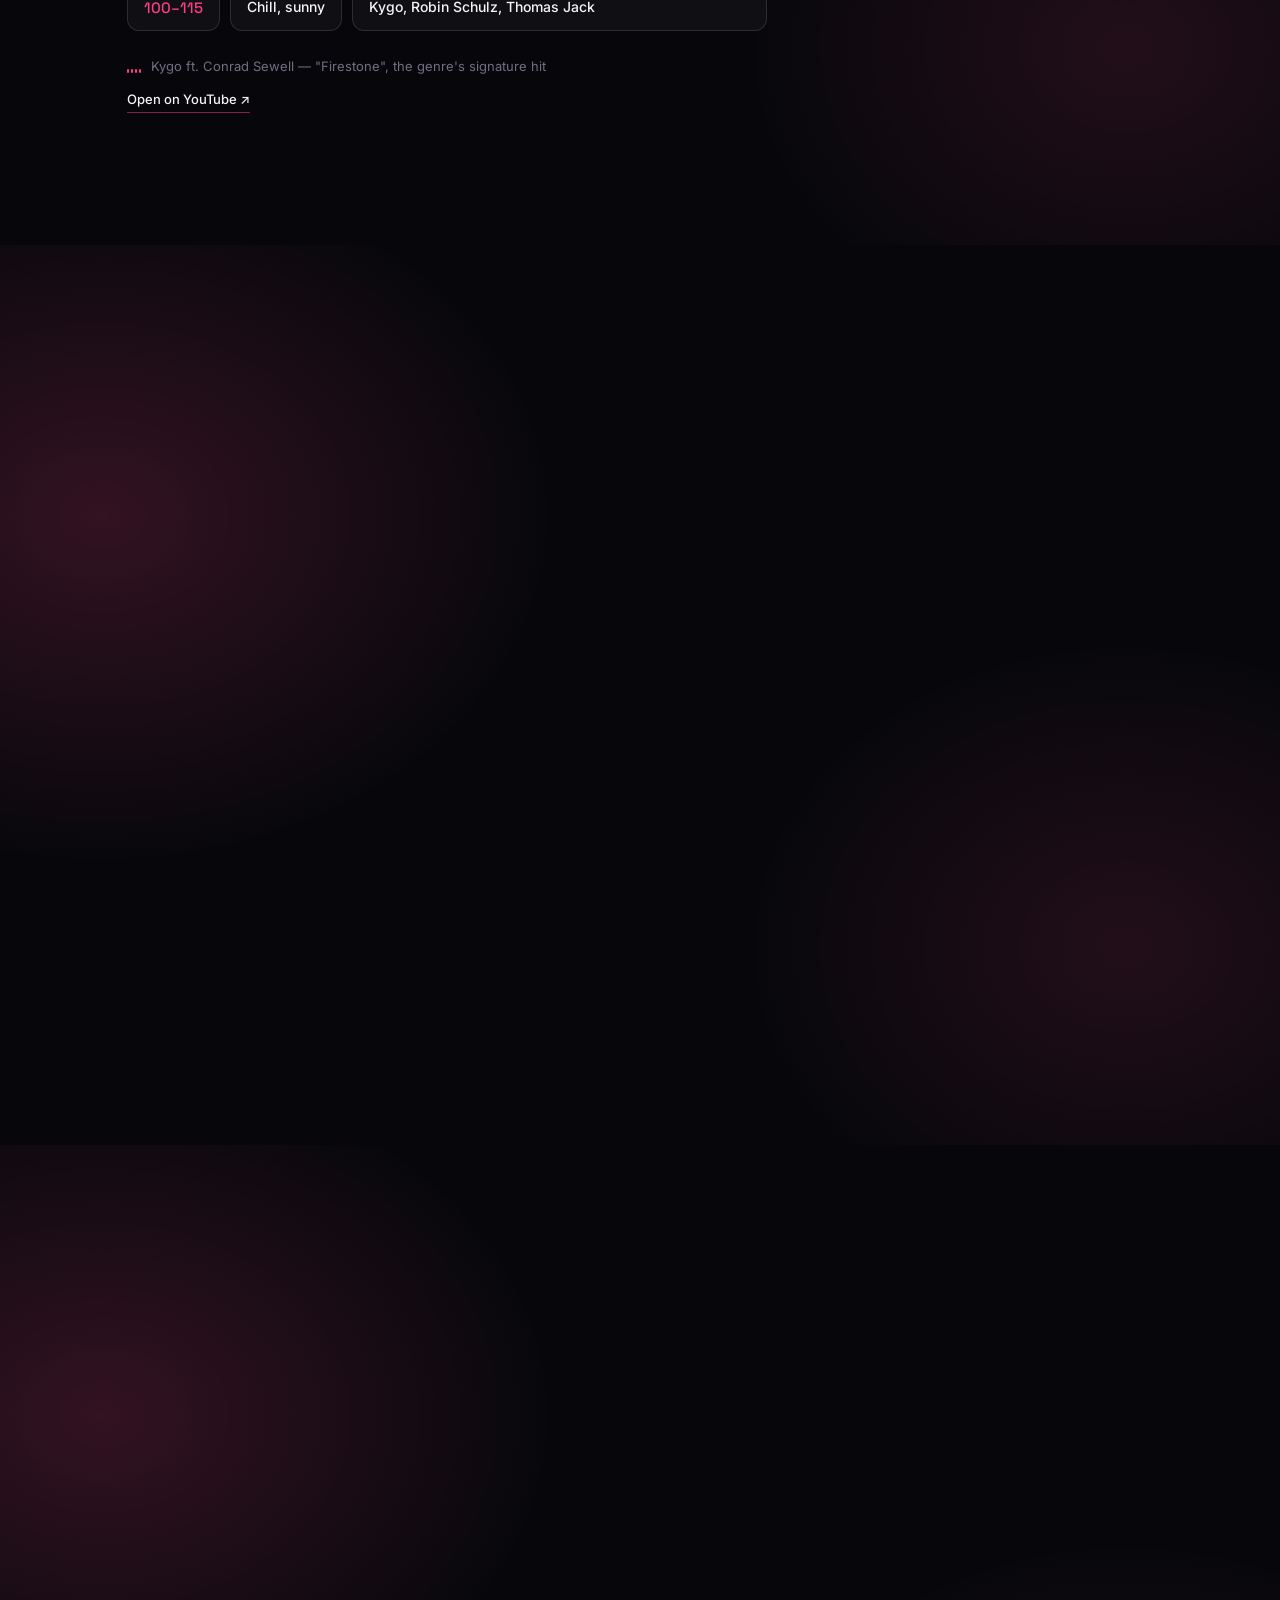
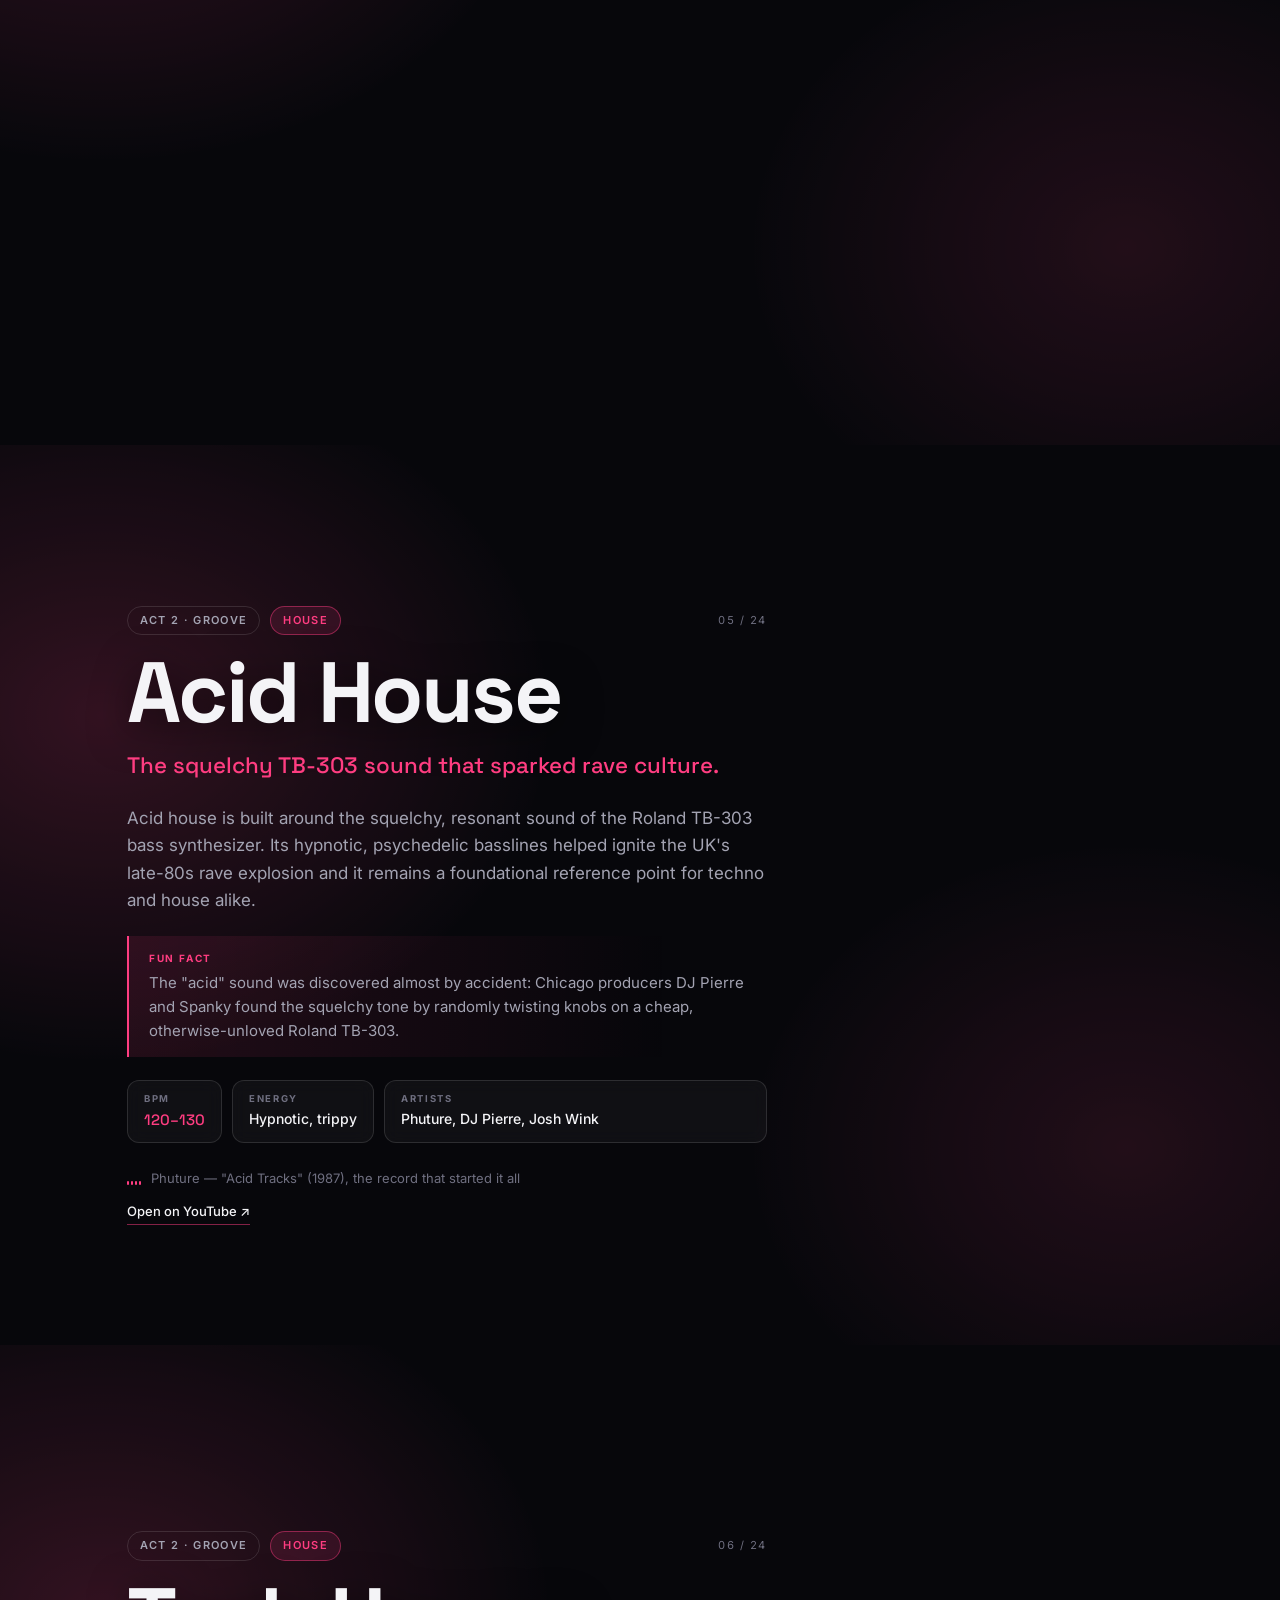
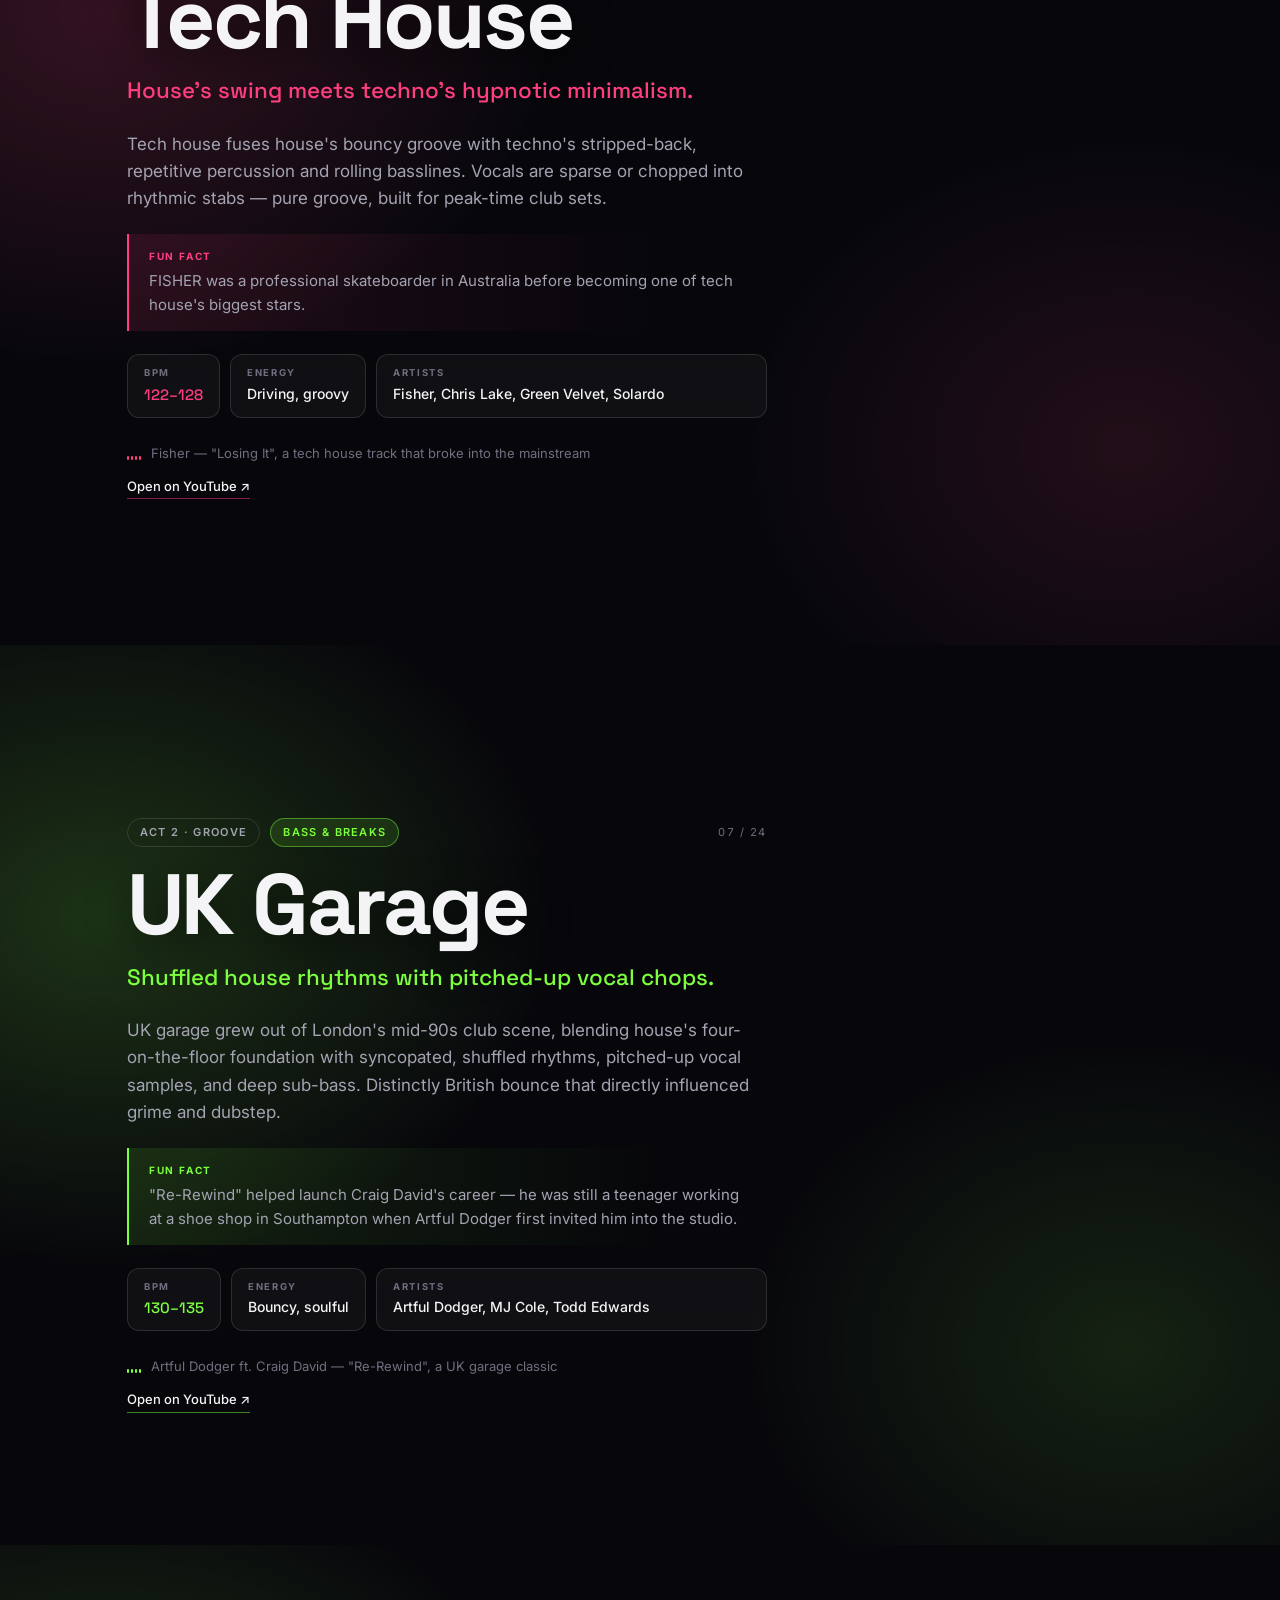
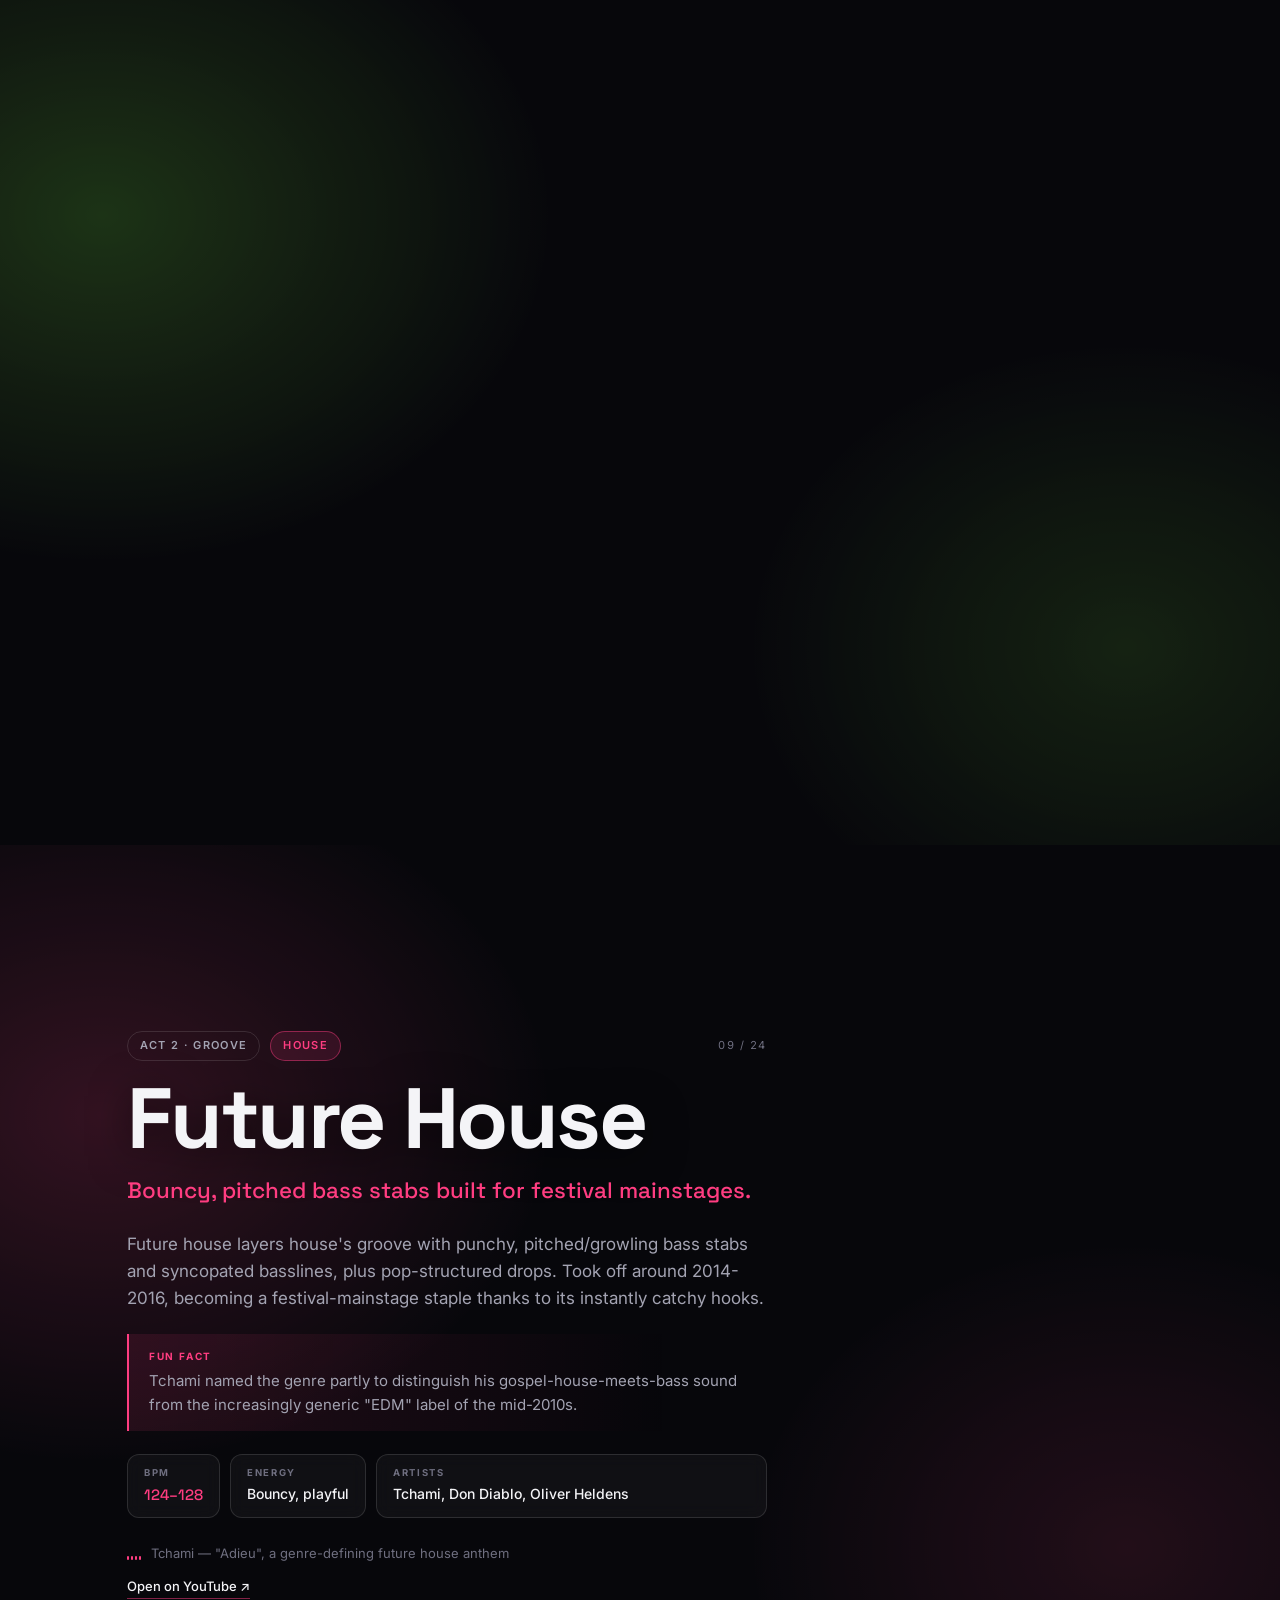
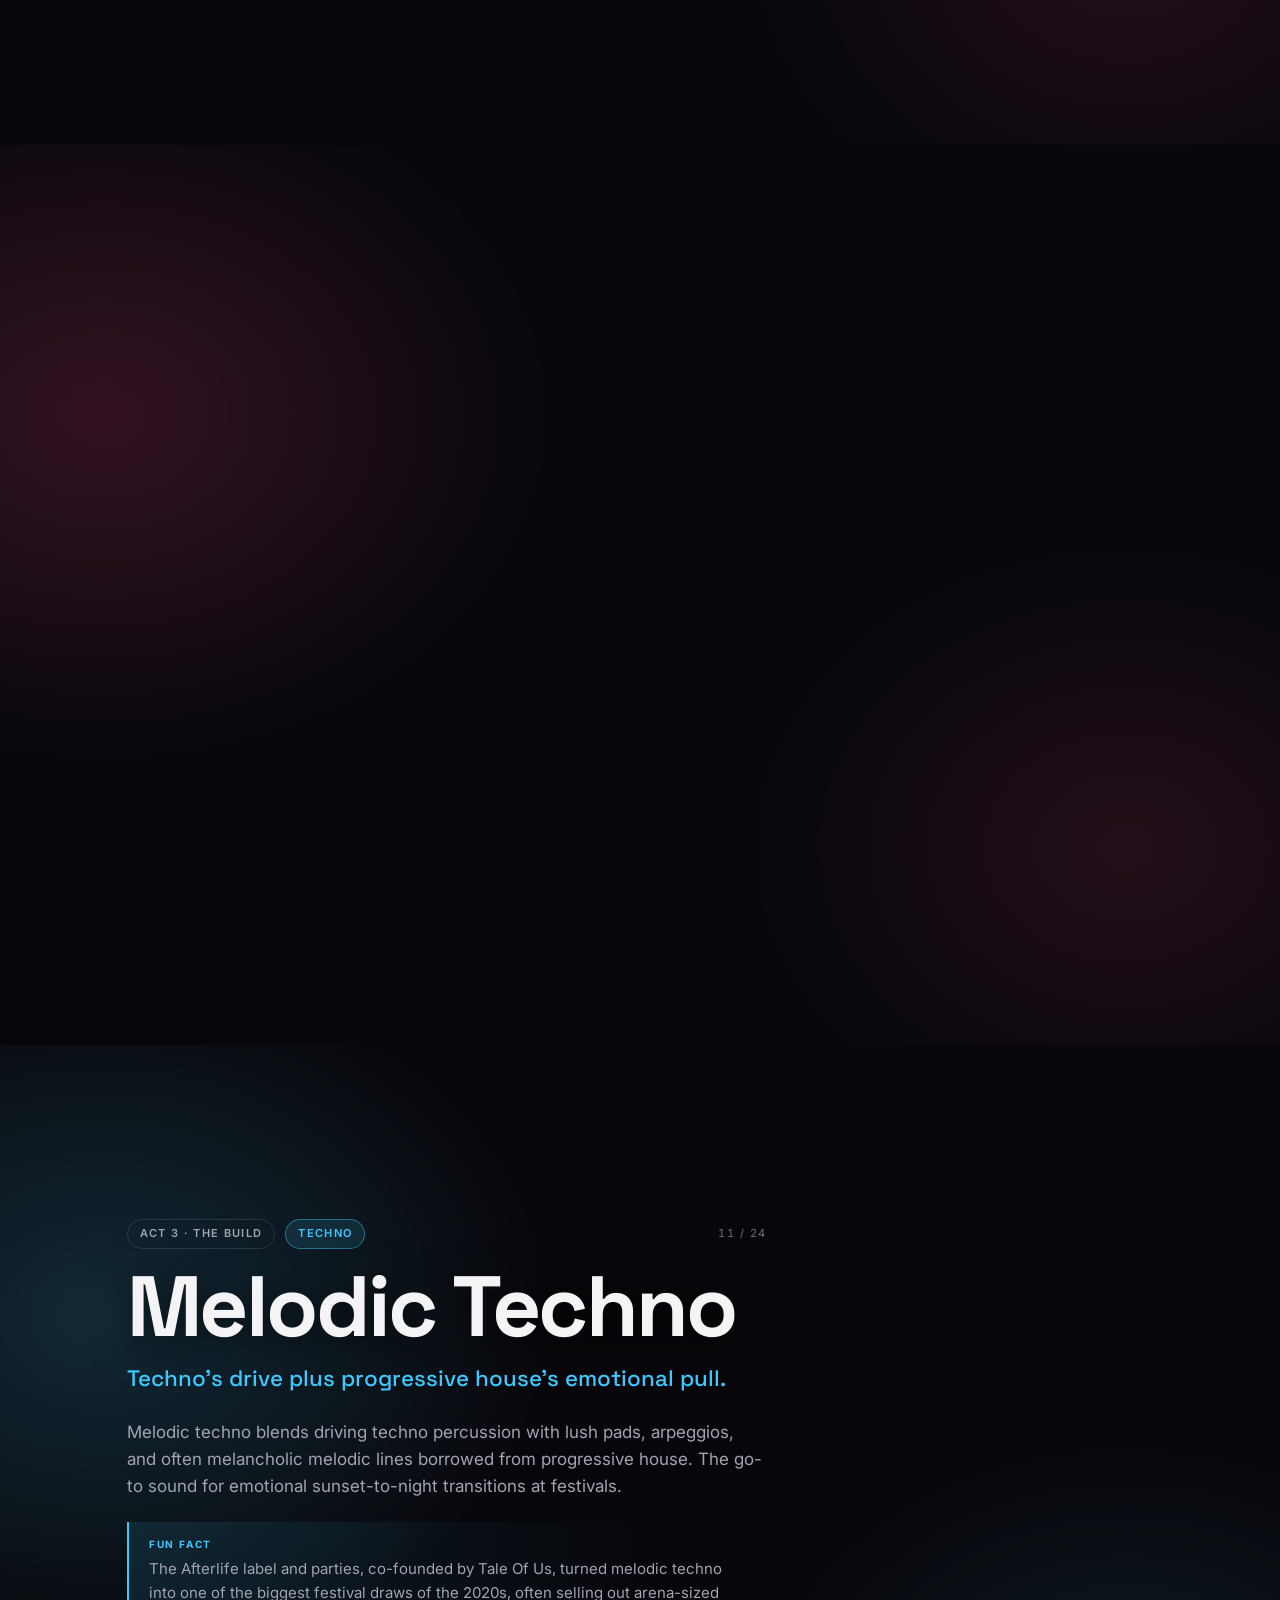
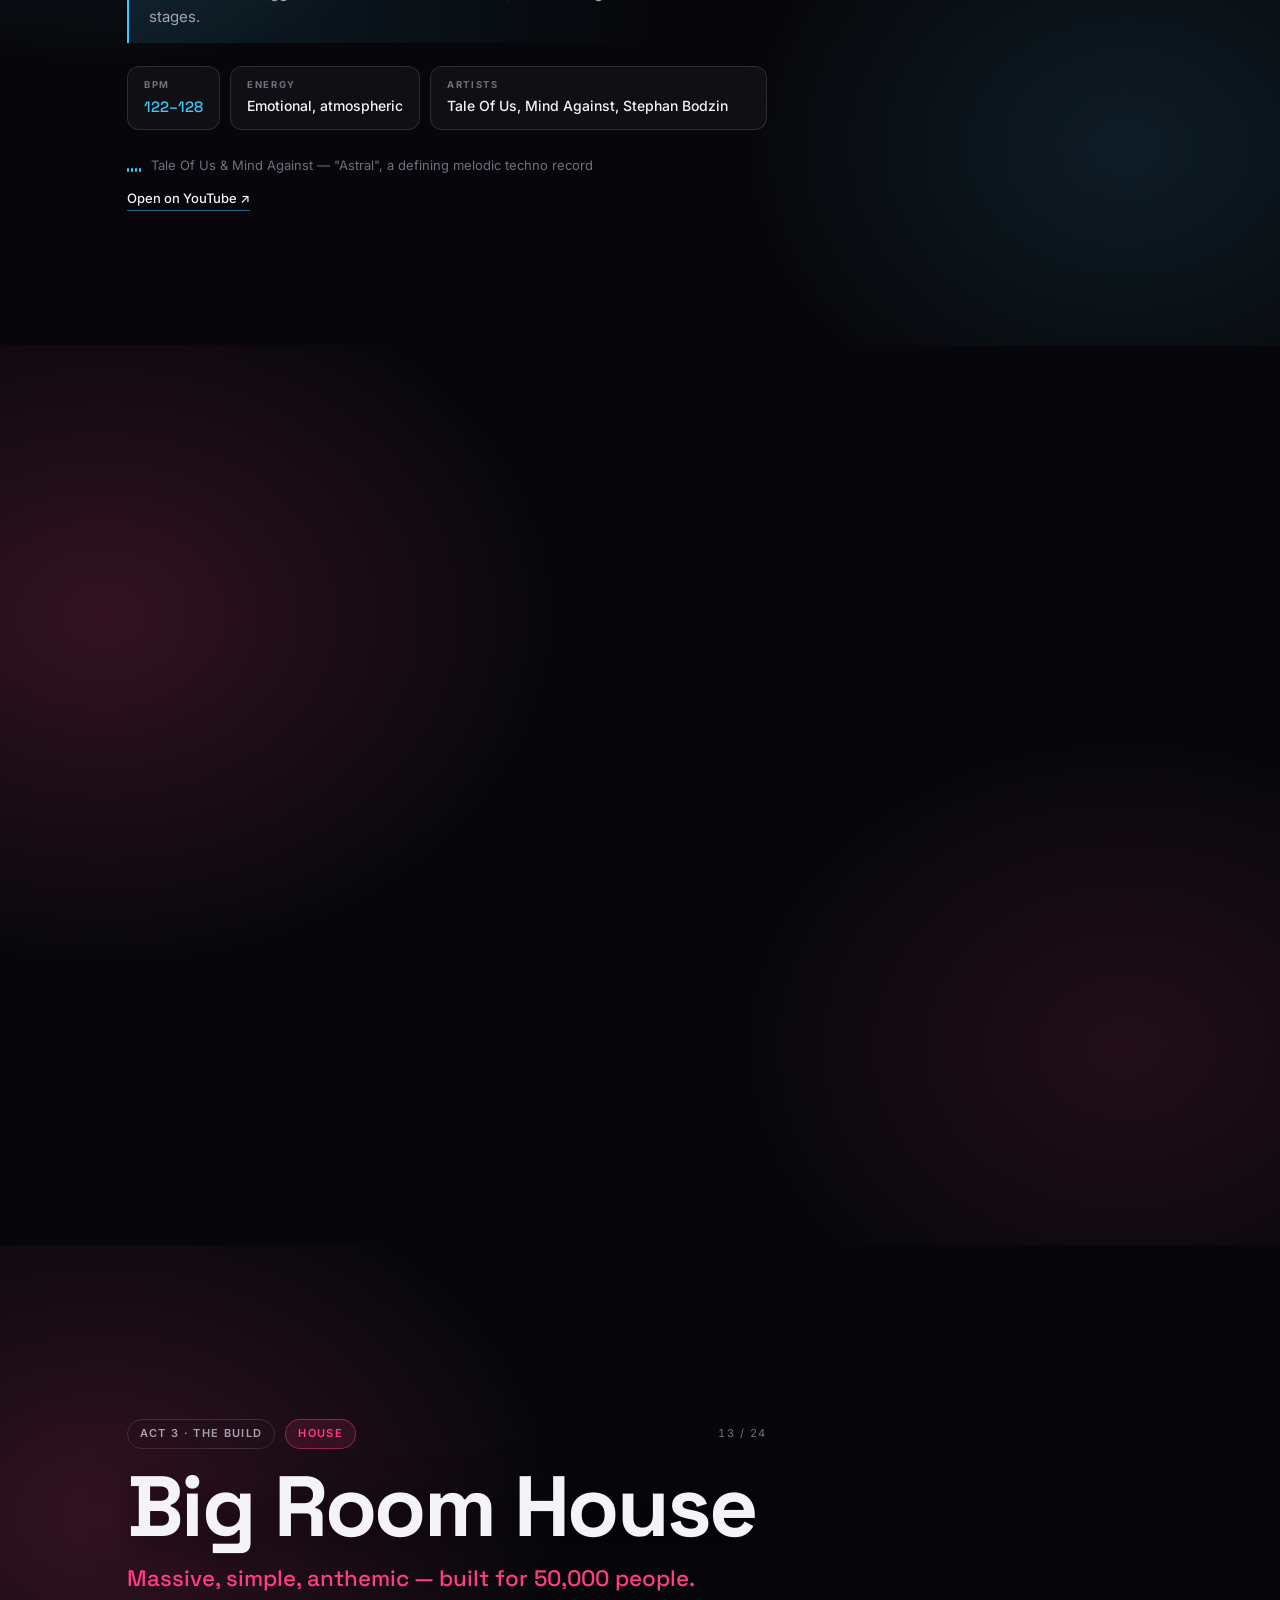
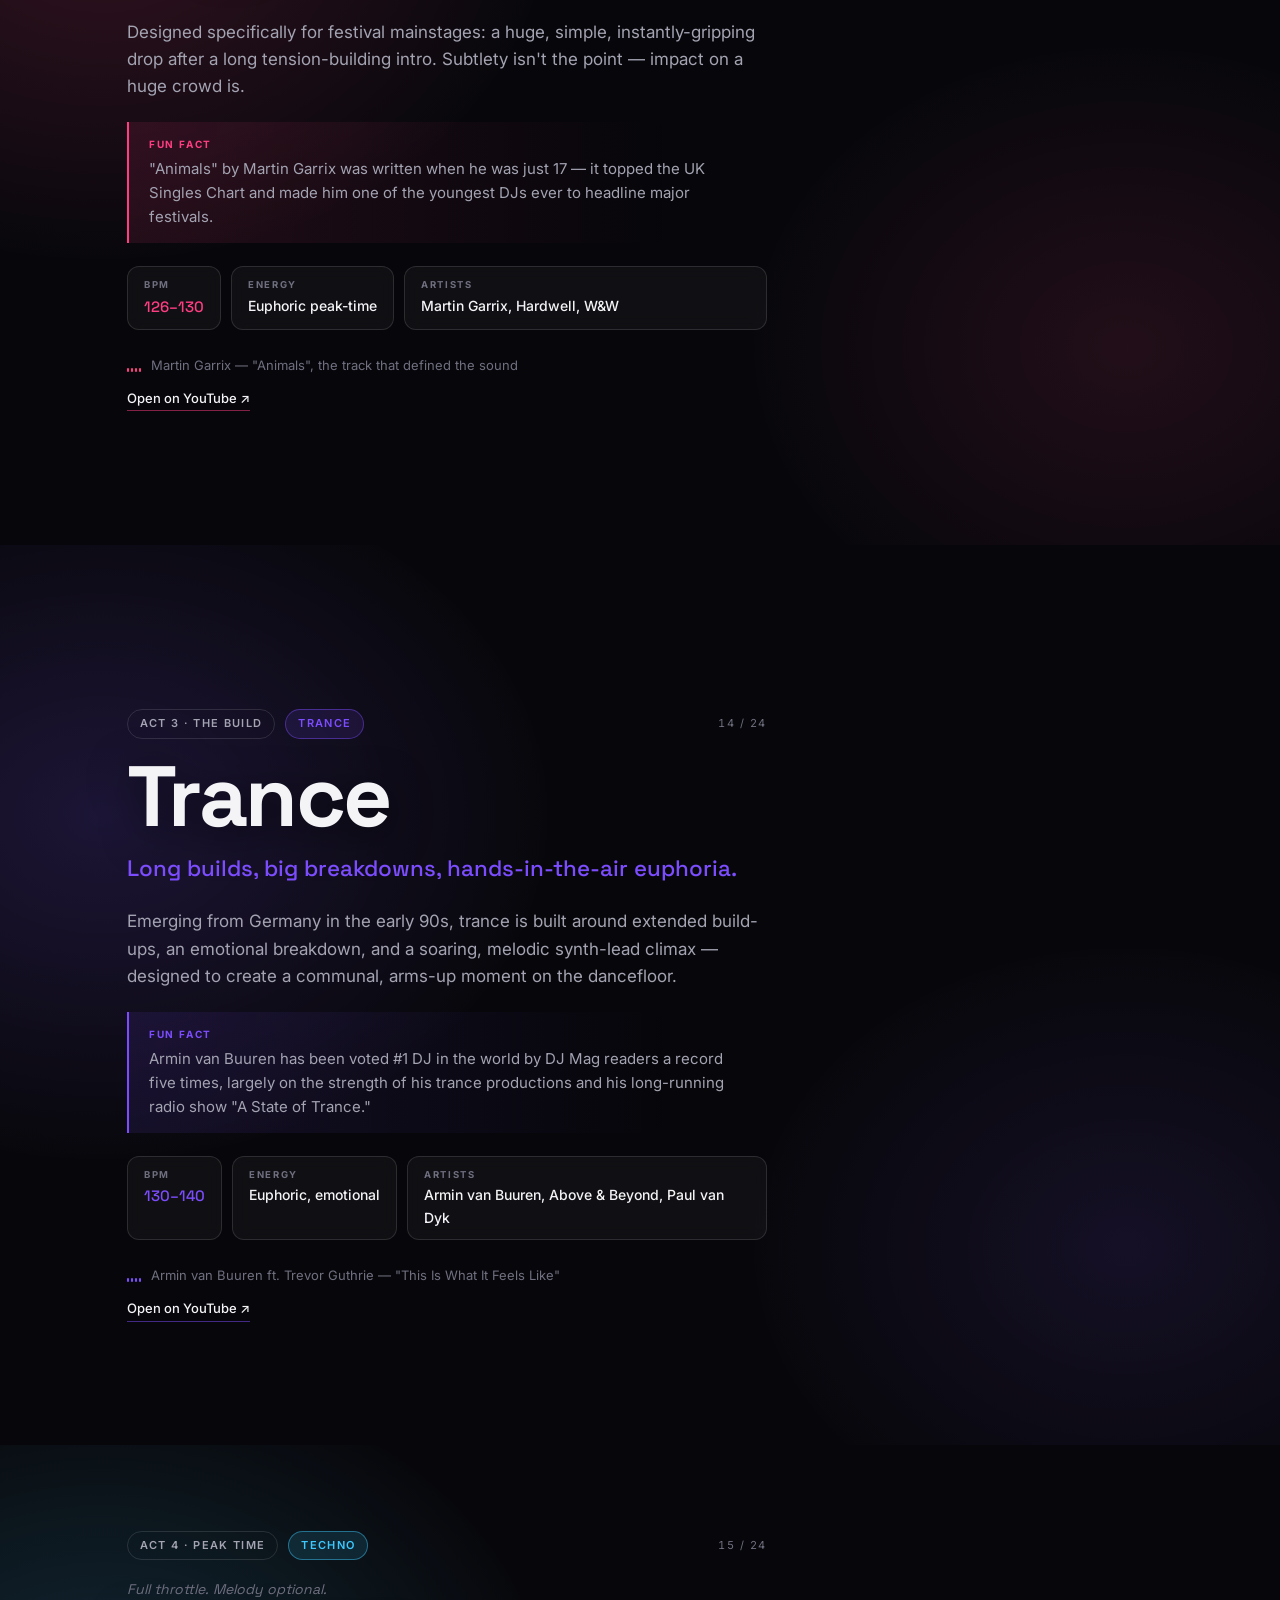
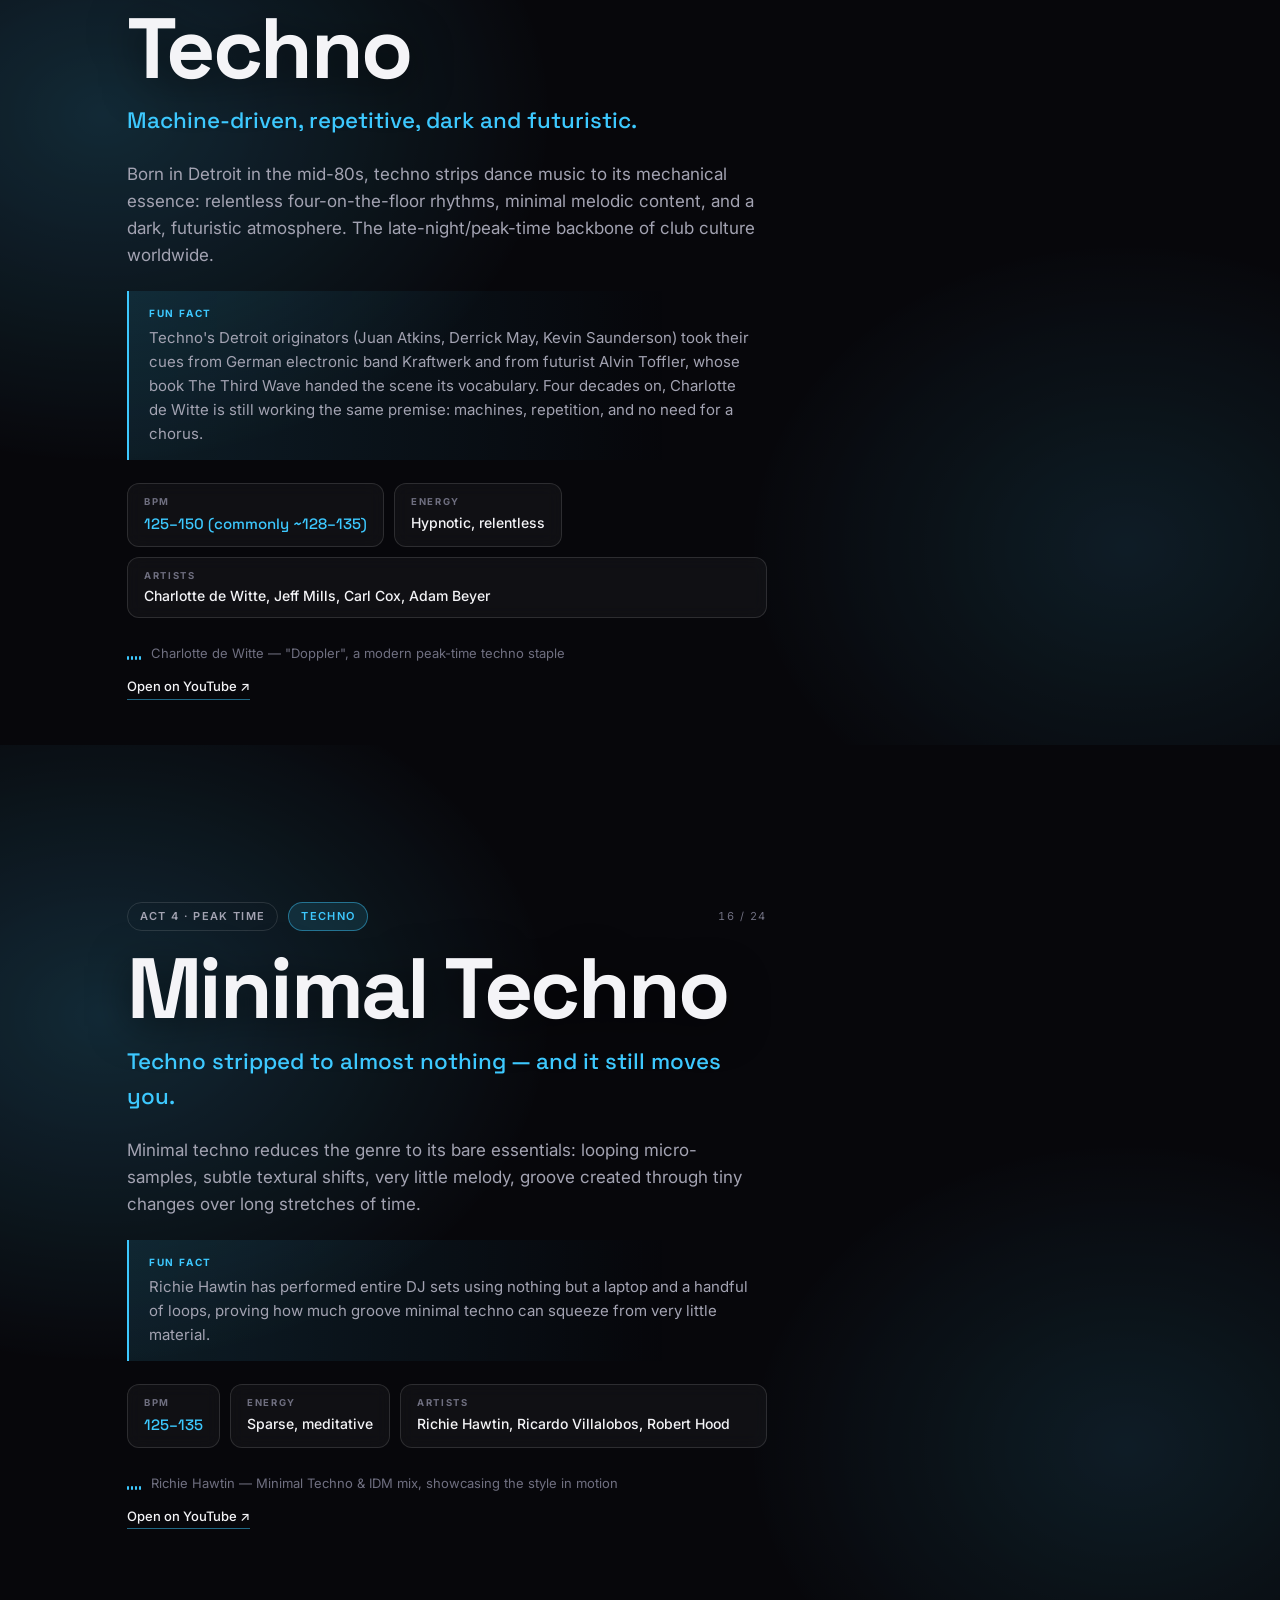
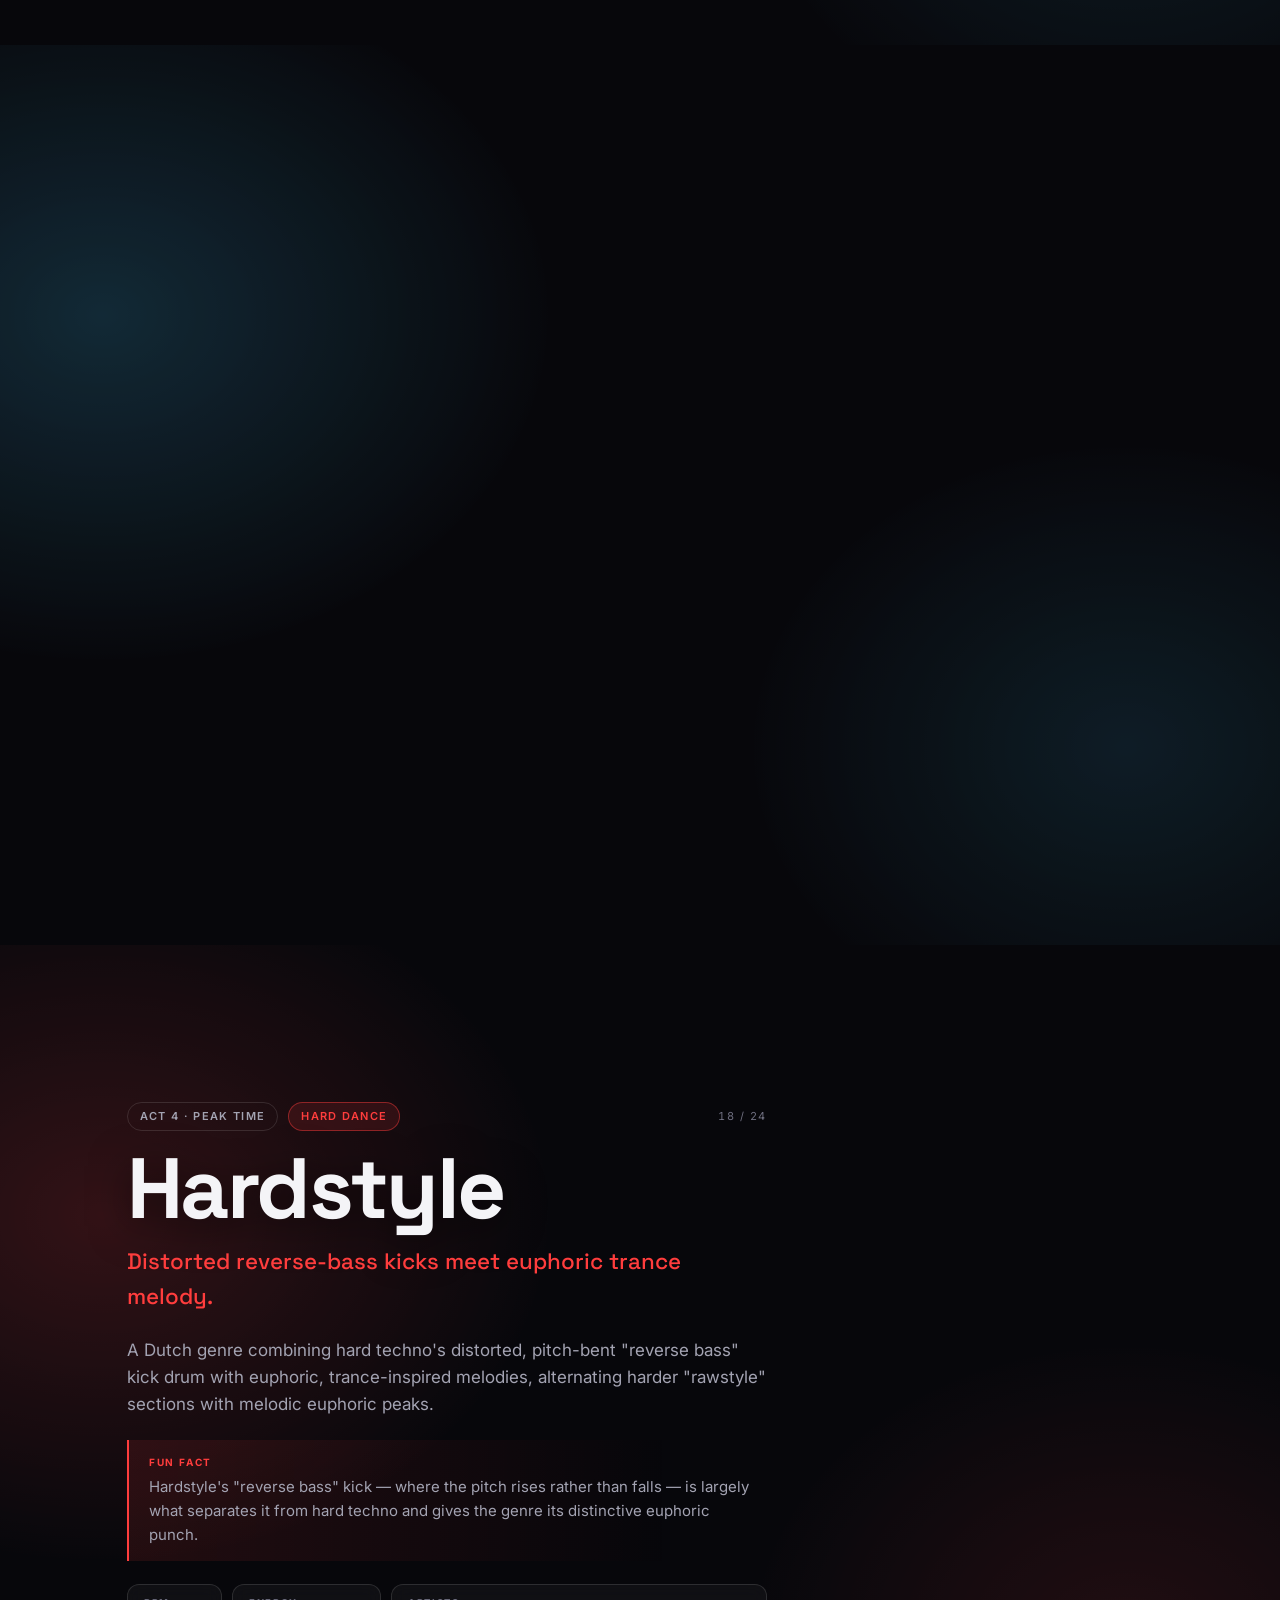
==== commit 598124dc: "Make locales symmetric: add en.js, strip prose from data.js and HTML English had no locale file of i" ====
--- a/index.html
+++ b/index.html
@@ -3,8 +3,8 @@
 <head>
 <meta charset="utf-8">
 <meta name="viewport" content="width=device-width, initial-scale=1, viewport-fit=cover">
-<title>Set Theory — 24 electronic genres, in set order</title>
-<meta name="description" content="A scroll-through guide to 24 electronic dance genres, sequenced like a real DJ set: BPM, energy, notable artists and a track for each.">
+<title>Set Theory</title>
+<meta name="description" content="">
 <link rel="preconnect" href="https://fonts.googleapis.com">
 <link rel="preconnect" href="https://fonts.gstatic.com" crossorigin>
 <link href="https://fonts.googleapis.com/css2?family=Space+Grotesk:wght@400;500;600;700&family=Inter:wght@400;500;600&display=swap" rel="stylesheet">
@@ -16,15 +16,11 @@
 <div class="intro" id="intro">
   <div class="intro__glow" aria-hidden="true"></div>
   <div class="intro__inner">
-    <p class="intro__kicker" data-i18n="introKicker">24 genres · 6 acts · one continuous set</p>
+    <p class="intro__kicker" data-i18n="introKicker"></p>
     <h1 class="intro__title">Set<span>Theory</span></h1>
-    <p class="intro__pitch" data-i18n="introPitch">
-      Can't hear the difference between tech house and techno yet? Twenty-four genres
-      in set order, each with its BPM, its energy, and the track that defines it —
-      so you learn them the way a DJ does: by what comes next.
-    </p>
-    <button class="btn-begin" id="begin" type="button" data-i18n="begin">Begin the Journey ▶</button>
-    <p class="intro__hint" data-i18n-html="introHint">Sound starts off. Hit the speaker any time. <kbd>J</kbd>/<kbd>K</kbd> to skip between genres.</p>
+    <p class="intro__pitch" data-i18n="introPitch"></p>
+    <button class="btn-begin" id="begin" type="button" data-i18n="begin"></button>
+    <p class="intro__hint" data-i18n-html="introHint"></p>
   </div>
 </div>
 
@@ -40,12 +36,11 @@
     <span class="topbar__tools">
       <span class="topbar__count" id="now-count">01 / 24</span>
       <div class="search" id="search">
-        <button class="iconbtn" id="search-toggle" type="button" aria-label="Search genres"
+        <button class="iconbtn" id="search-toggle" type="button"
                 data-i18n-aria-label="searchToggle" aria-expanded="false">
           <svg viewBox="0 0 24 24" aria-hidden="true"><circle cx="11" cy="11" r="7"/><path d="M20 20l-3.5-3.5"/></svg>
         </button>
-        <input class="search__input" id="search-input" type="text" placeholder="Jump to a genre or artist…"
-               data-i18n-placeholder="searchPlaceholder" data-i18n-aria-label="searchPlaceholder"
+        <input class="search__input" id="search-input" type="text" data-i18n-placeholder="searchPlaceholder" data-i18n-aria-label="searchPlaceholder"
                autocomplete="off" spellcheck="false" aria-label="Jump to a genre or artist">
         <ul class="search__results" id="search-results"></ul>
       </div>
@@ -69,90 +64,57 @@
 <!-- ===== Outro ===== -->
 <section class="outro" id="outro">
   <div class="outro__inner">
-    <p class="outro__kicker" data-i18n="outroKicker">Lights up</p>
-    <h2 class="outro__title" data-i18n="outroTitle">You made it through the whole set.</h2>
-    <p class="outro__text" data-i18n="outroText">
-      Twenty-four genres, 60 to 180 BPM, warm-up to last record. The useful part isn't
-      memorising names — it's hearing where a track sits in the arc, and knowing what
-      you'd play next. Tap any genre to go back and listen again.
-    </p>
-    <p class="outro__note" data-i18n-html="outroNote">
-      <strong>About those six acts:</strong> <em>warm-up</em> and <em>peak time</em> are real
-      DJ vocabulary — you'll see them in booking emails and on Beatport. <em>The build</em>,
-      <em>after hours</em> and <em>last record</em> describe real moments but aren't fixed
-      terms, and the six-act structure is a teaching device rather than an industry standard.
-      Most DJs think in three phases: opening, peak, closing.
-    </p>
+    <p class="outro__kicker" data-i18n="outroKicker"></p>
+    <h2 class="outro__title" data-i18n="outroTitle"></h2>
+    <p class="outro__text" data-i18n="outroText"></p>
+    <p class="outro__note" data-i18n-html="outroNote"></p>
 
     <section class="craft" aria-labelledby="craft-title">
-      <h3 class="craft__title" id="craft-title" data-i18n="craftTitle">How a set actually gets built</h3>
-      <p class="craft__sub" data-i18n="craftSub">The conventions behind the order you just scrolled through.</p>
+      <h3 class="craft__title" id="craft-title" data-i18n="craftTitle"></h3>
+      <p class="craft__sub" data-i18n="craftSub"></p>
 
       <ul class="craft__list">
         <li class="craft__item" style="--accent:#3dffc9">
-          <h4 data-i18n="craft.0.h">Energy moves in waves, not a line</h4>
-          <p data-i18n="craft.0.p">
-            A set that climbs steadily and then sits at maximum exhausts a room. You build,
-            pull back, build higher. A drop only lands if there was a valley before it — which
-            is why the loudest record is almost never the first one.
-          </p>
+          <h4 data-i18n="craft.0.h"></h4>
+          <p data-i18n="craft.0.p"></p>
         </li>
 
         <li class="craft__item" style="--accent:#ff3d81">
-          <h4 data-i18n="craft.1.h">Mix on the phrase</h4>
-          <p data-i18n="craft.1.p">
-            Dance music is written in 4, 8 and 16-bar phrases. Bring the next track in on a
-            phrase boundary and the transition disappears; come in halfway through one and the
-            floor feels it, even if nobody could tell you why.
-          </p>
+          <h4 data-i18n="craft.1.h"></h4>
+          <p data-i18n="craft.1.p"></p>
         </li>
 
         <li class="craft__item" style="--accent:#3dc9ff">
-          <h4 data-i18n="craft.2.h">Stay near the tempo</h4>
-          <p data-i18n="craft.2.p">
-            CDJ pitch faders default to ±6% for a reason — stretch a track much past that and
-            it starts to sound wrong. Neighbouring genres in this guide mostly sit within a few
-            BPM of each other, which is what makes them mixable.
-          </p>
+          <h4 data-i18n="craft.2.h"></h4>
+          <p data-i18n="craft.2.p"></p>
         </li>
 
         <li class="craft__item" style="--accent:#7cff3d">
-          <h4 data-i18n="craft.3.h">Half-time is the bridge</h4>
-          <p data-i18n="craft.3.p">
-            Tempo and feel aren't the same number. A dubstep track at 140 BPM is counted in
-            half-time, so the kick and snare land like 70. That double reading is how DJs cross
-            gaps that look impossible on paper — it's the trick behind Act 5.
-          </p>
+          <h4 data-i18n="craft.3.h"></h4>
+          <p data-i18n="craft.3.p"></p>
         </li>
 
         <li class="craft__item" style="--accent:#7c4dff">
-          <h4 data-i18n="craft.4.h">Keys matter as much as beats</h4>
-          <p data-i18n="craft.4.p">
-            Two tracks can be perfectly beatmatched and still sound sour together if their keys
-            clash. Most DJ software labels every track with the Camelot wheel, so you can move
-            to an adjacent number and stay consonant without knowing any theory.
-          </p>
+          <h4 data-i18n="craft.4.h"></h4>
+          <p data-i18n="craft.4.p"></p>
         </li>
 
         <li class="craft__item" style="--accent:#ffd23d">
-          <h4 data-i18n="craft.5.h">Plan the first track and the last</h4>
-          <p data-i18n="craft.5.p">
-            The common advice is to know exactly how you're opening and how you're closing, then
-            read the room for everything in between. A fully scripted set can't respond to the
-            floor in front of it.
-          </p>
+          <h4 data-i18n="craft.5.h"></h4>
+          <p data-i18n="craft.5.p"></p>
         </li>
       </ul>
     </section>
 
     <div class="outro__grid" id="outro-grid"></div>
-    <button class="btn-begin btn-begin--ghost" id="restart" type="button" data-i18n="restart">Back to the top ↑</button>
+    <button class="btn-begin btn-begin--ghost" id="restart" type="button" data-i18n="restart"></button>
   </div>
 </section>
 
 <!-- ===== Toast ===== -->
-<div class="toast" id="toast" role="status" aria-live="polite" data-i18n="toast">🔊 tap to hear the music</div>
+<div class="toast" id="toast" role="status" aria-live="polite" data-i18n="toast"></div>
 
+<script src="js/i18n/en.js"></script>
 <script src="js/i18n/sk.js"></script>
 <script src="js/data.js"></script>
 <script src="js/audio-engine.js"></script>
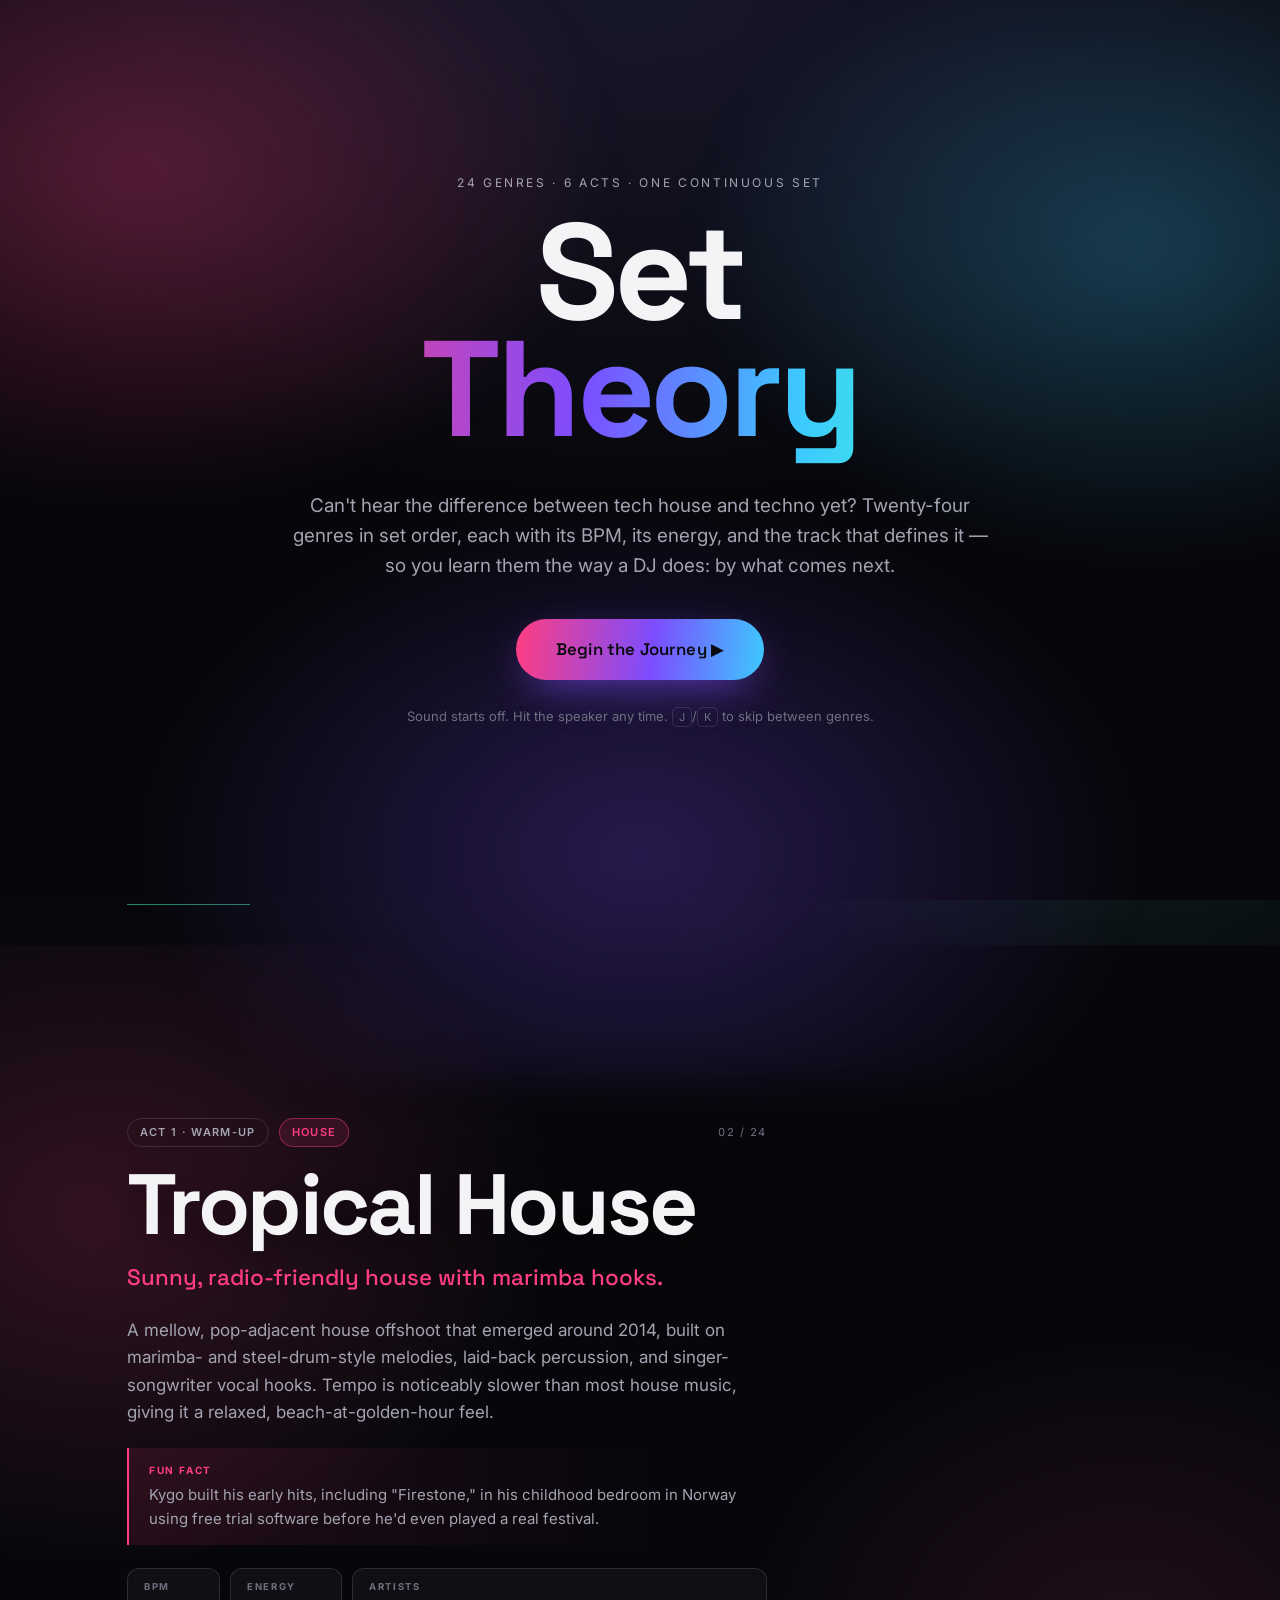
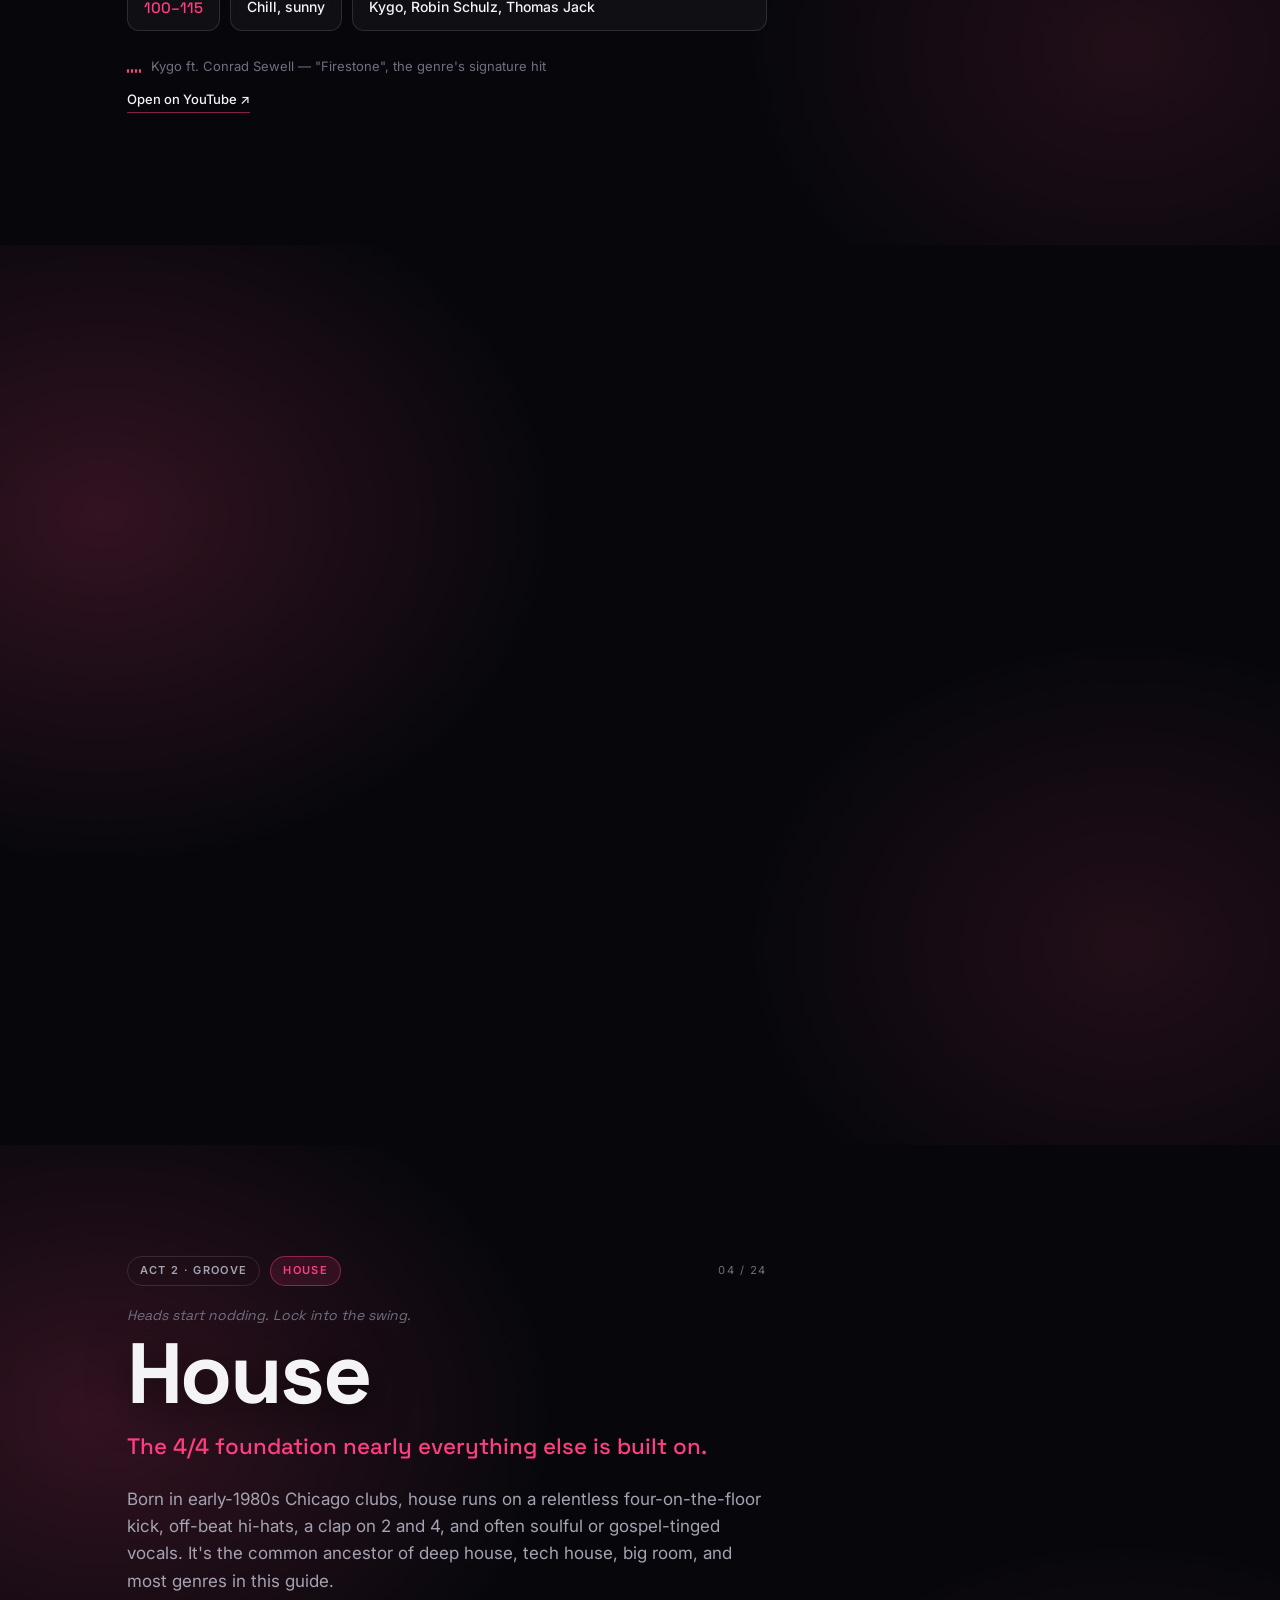
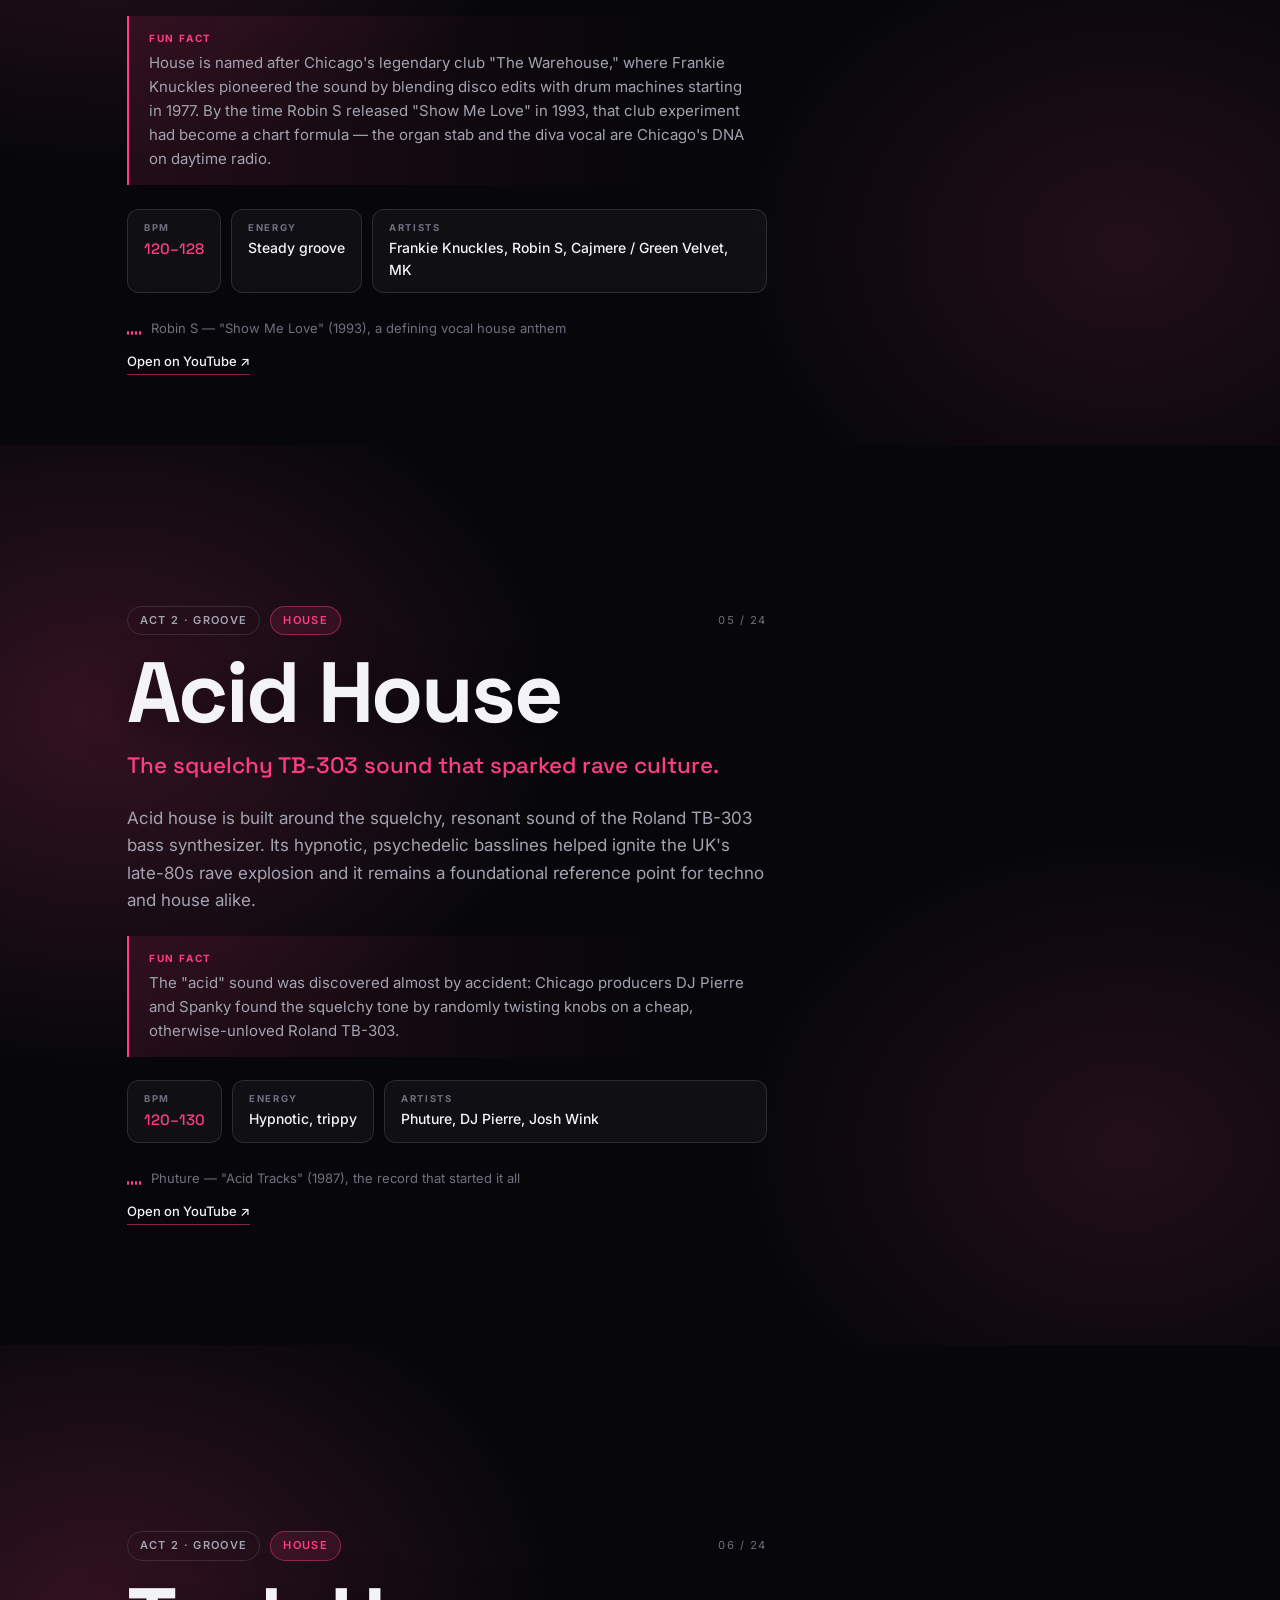
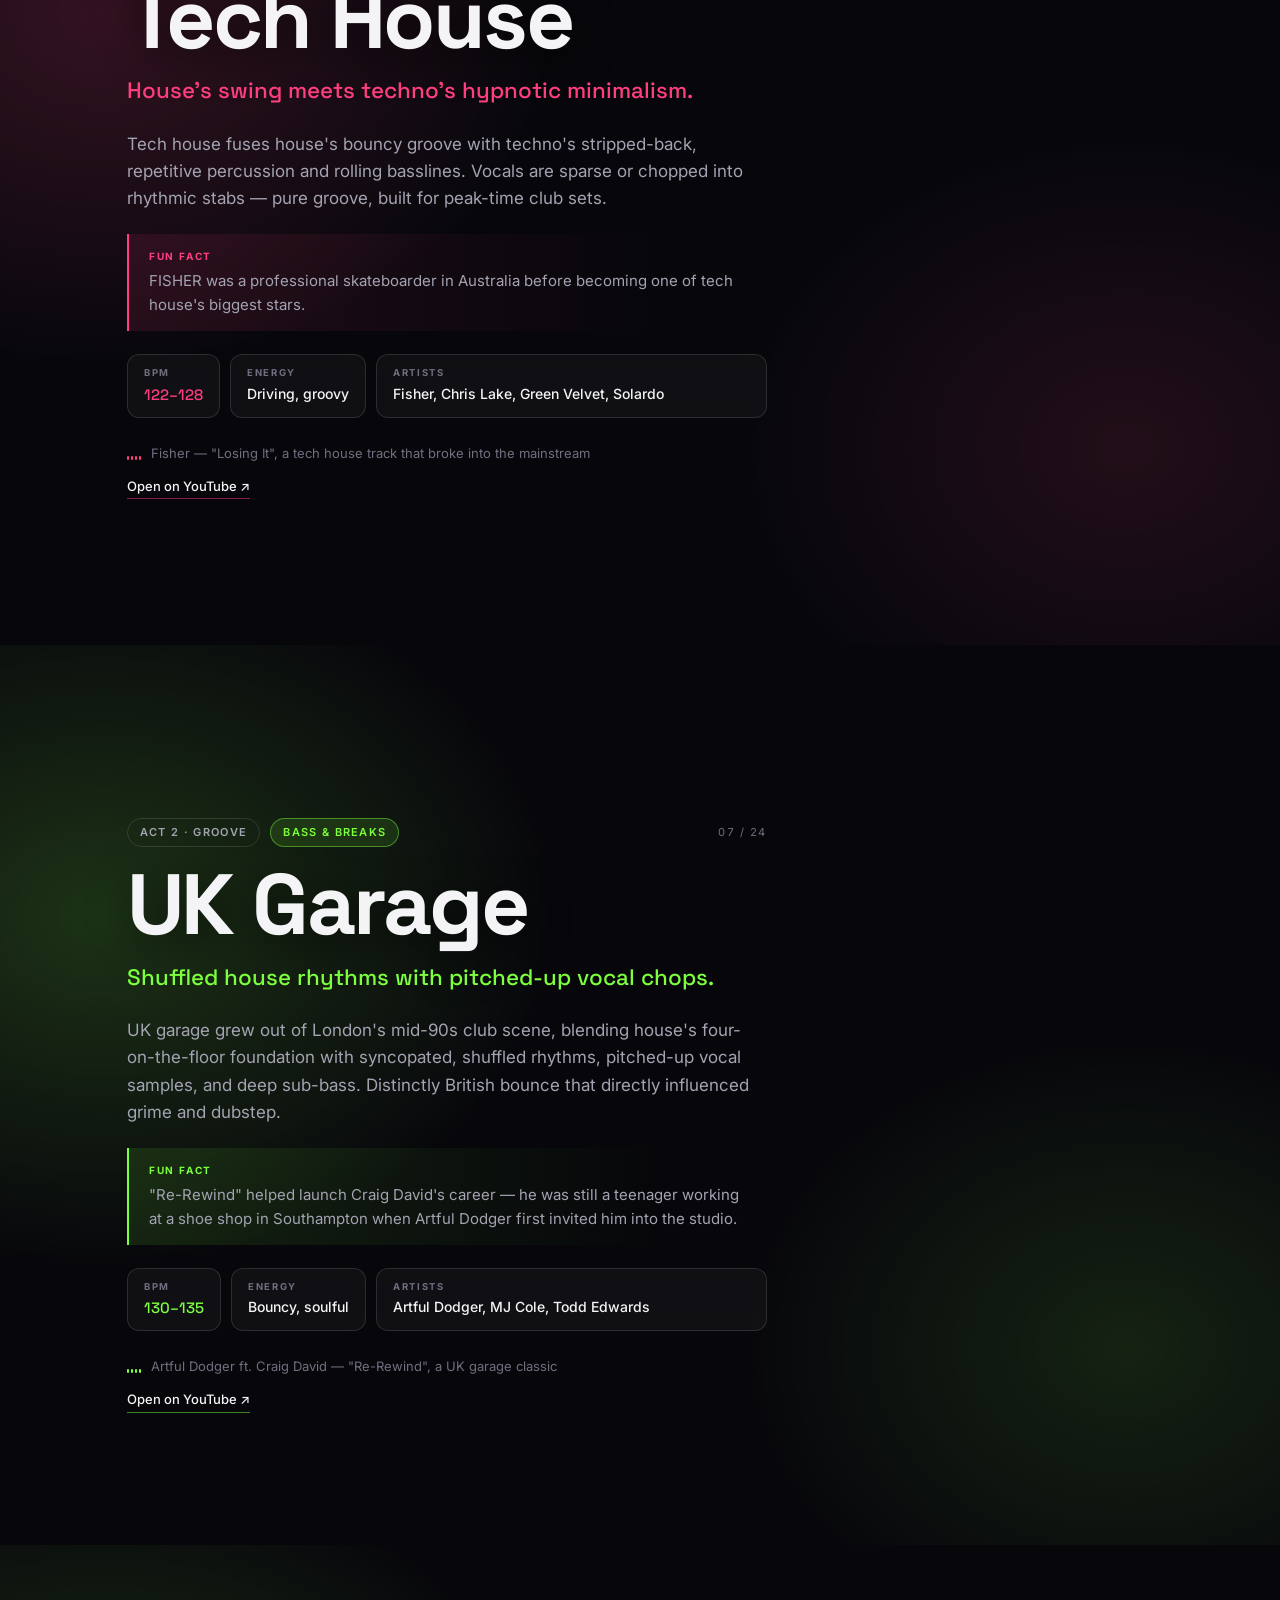
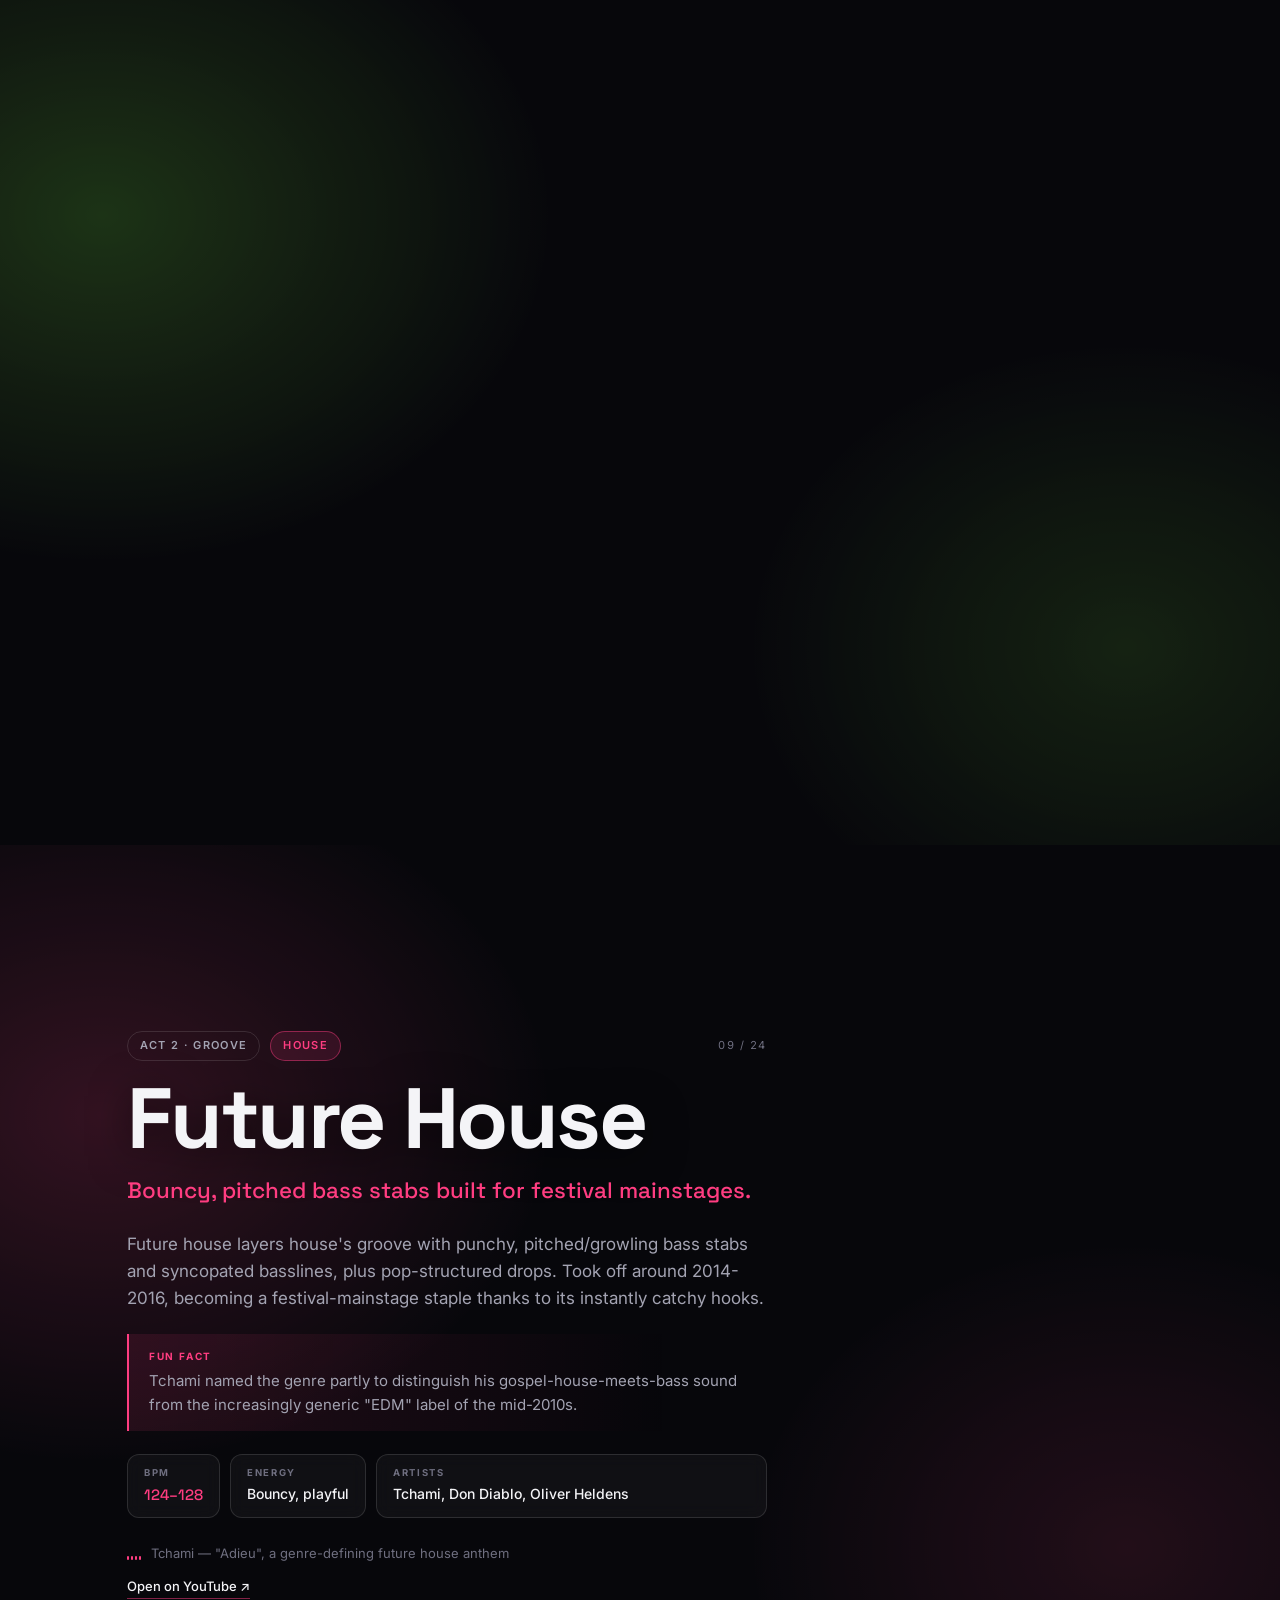
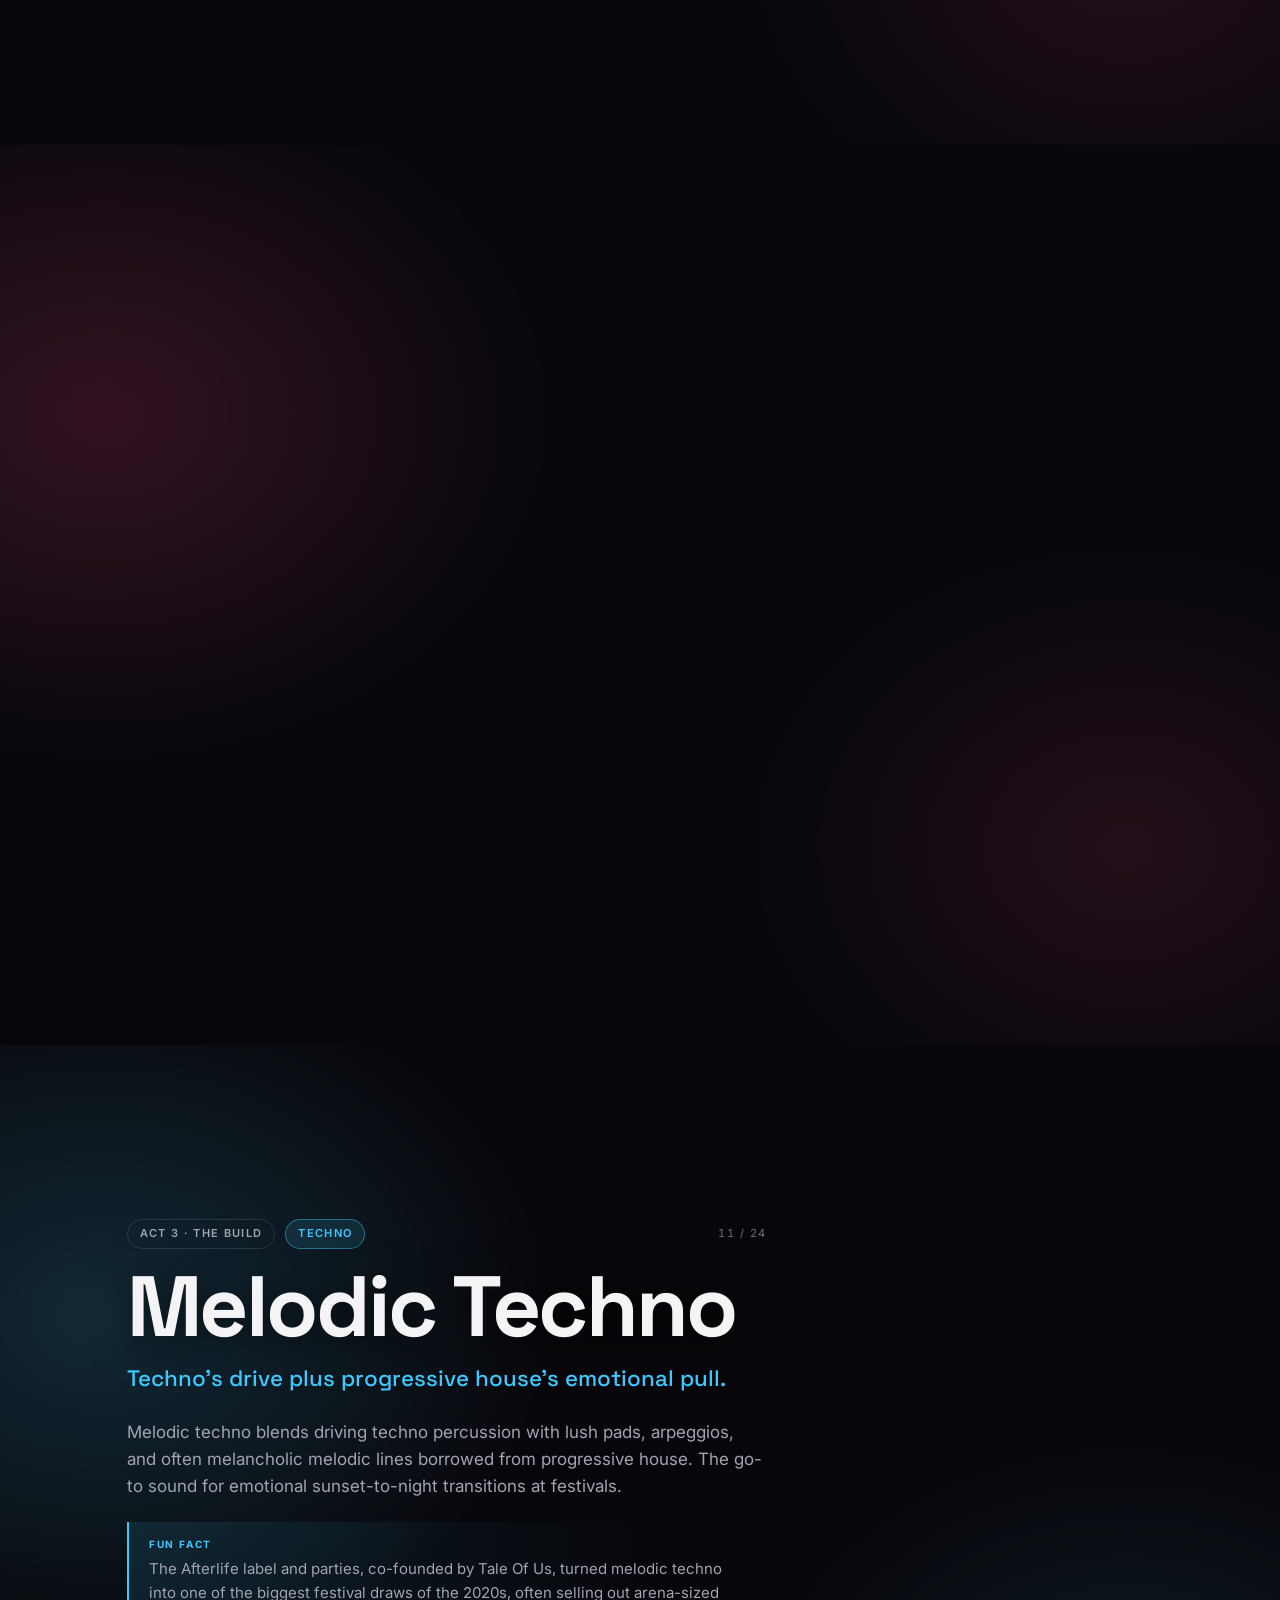
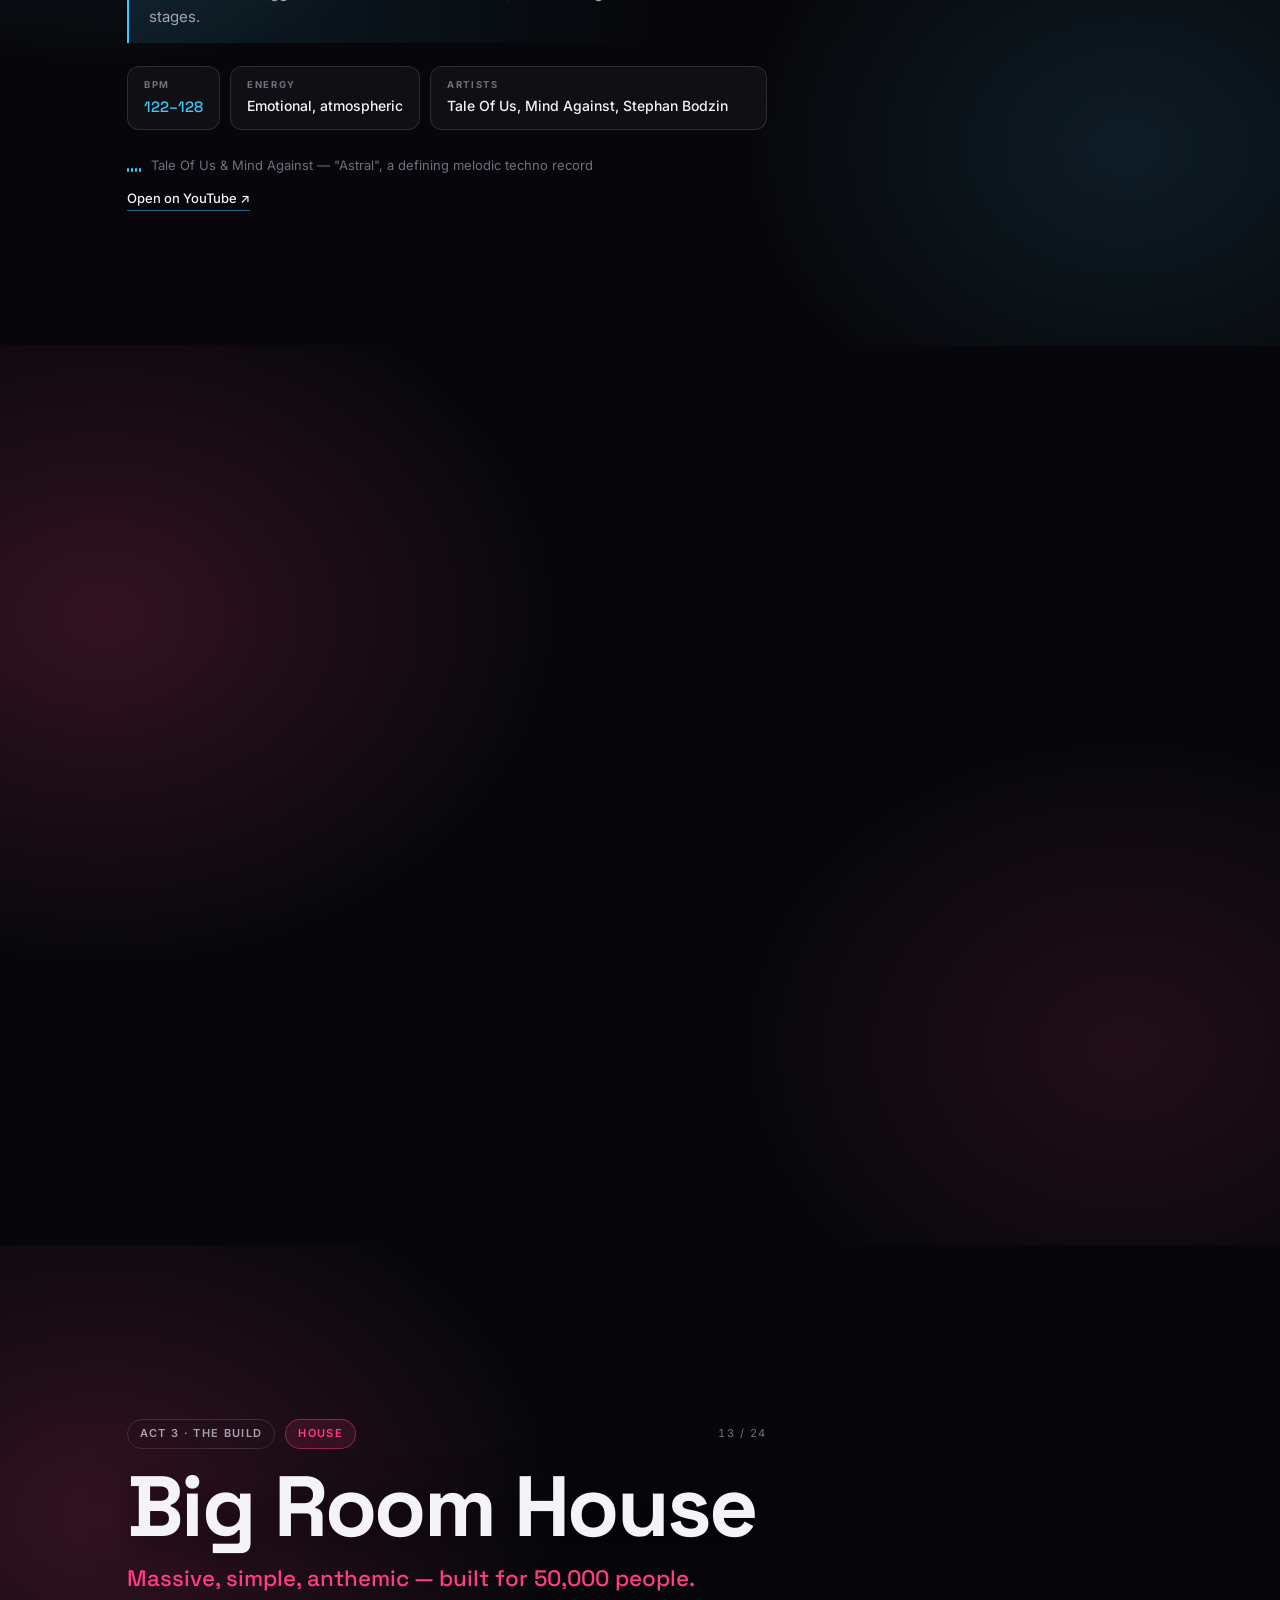
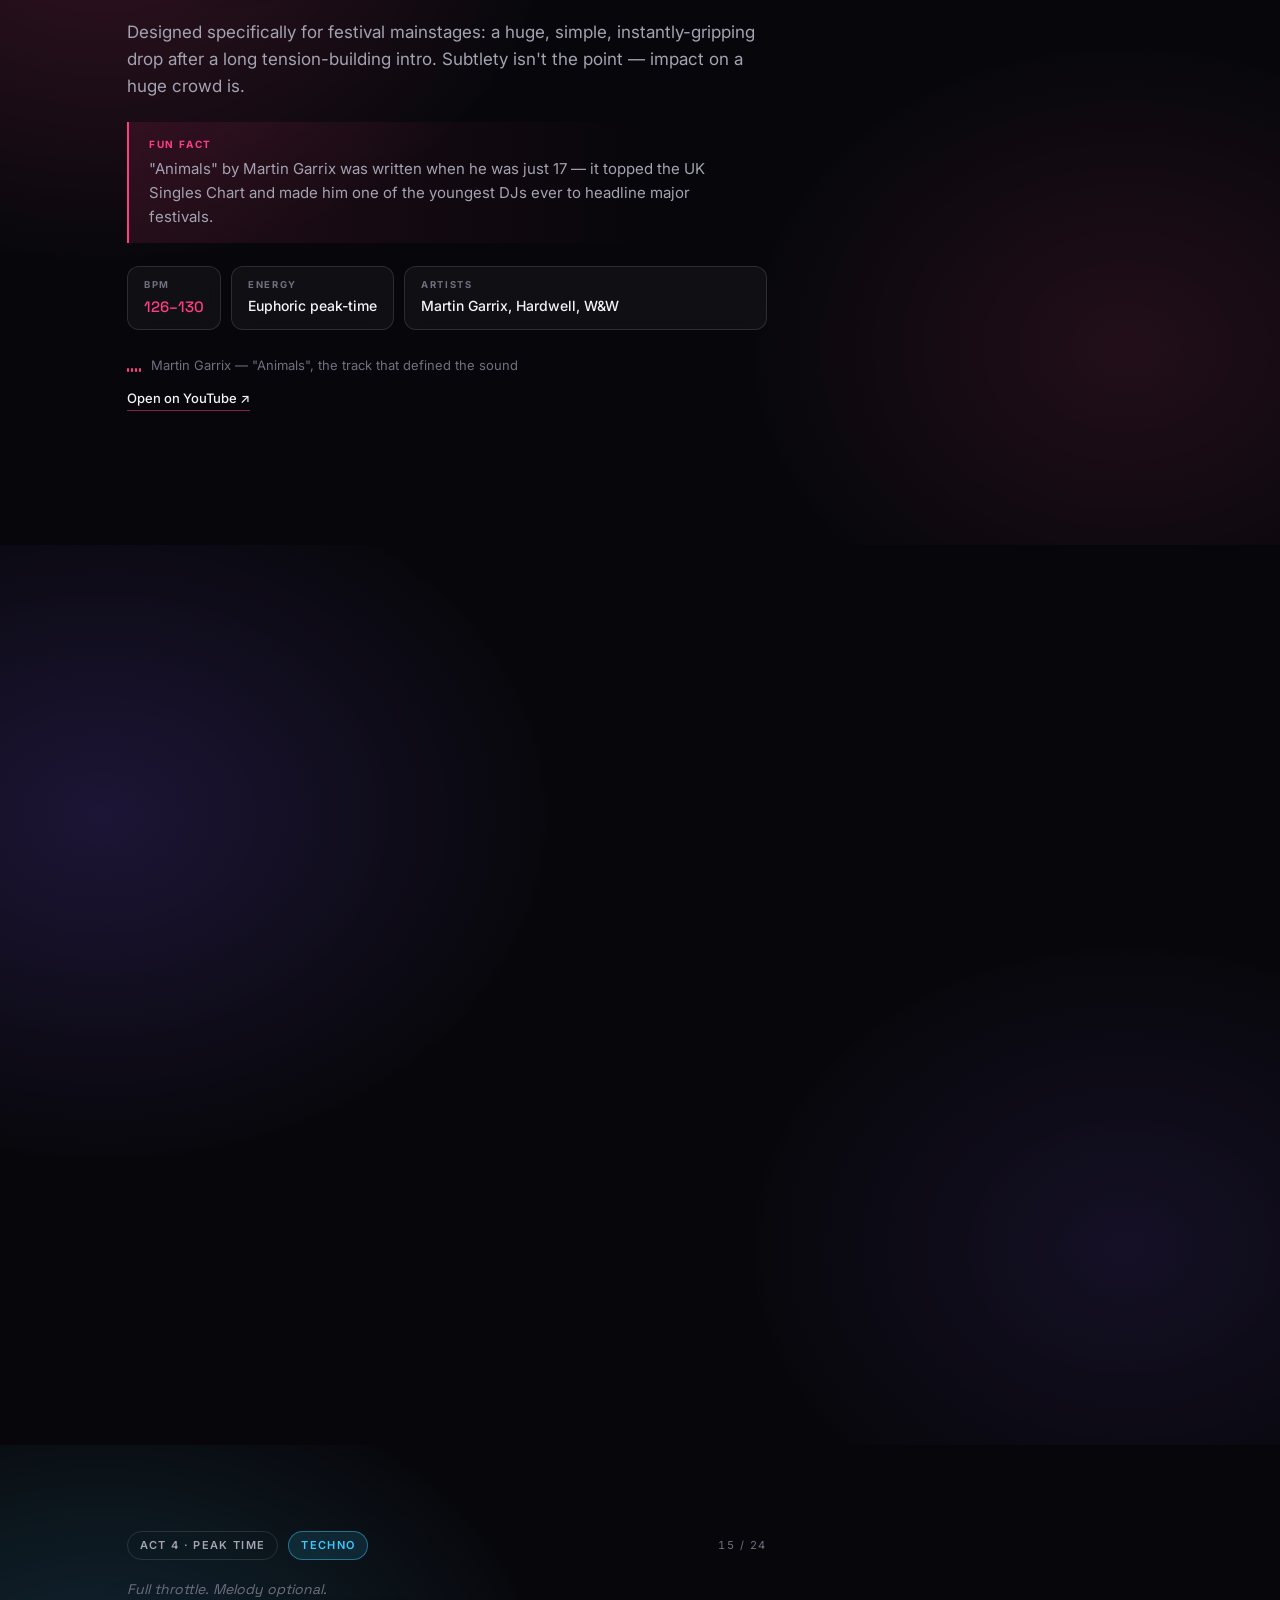
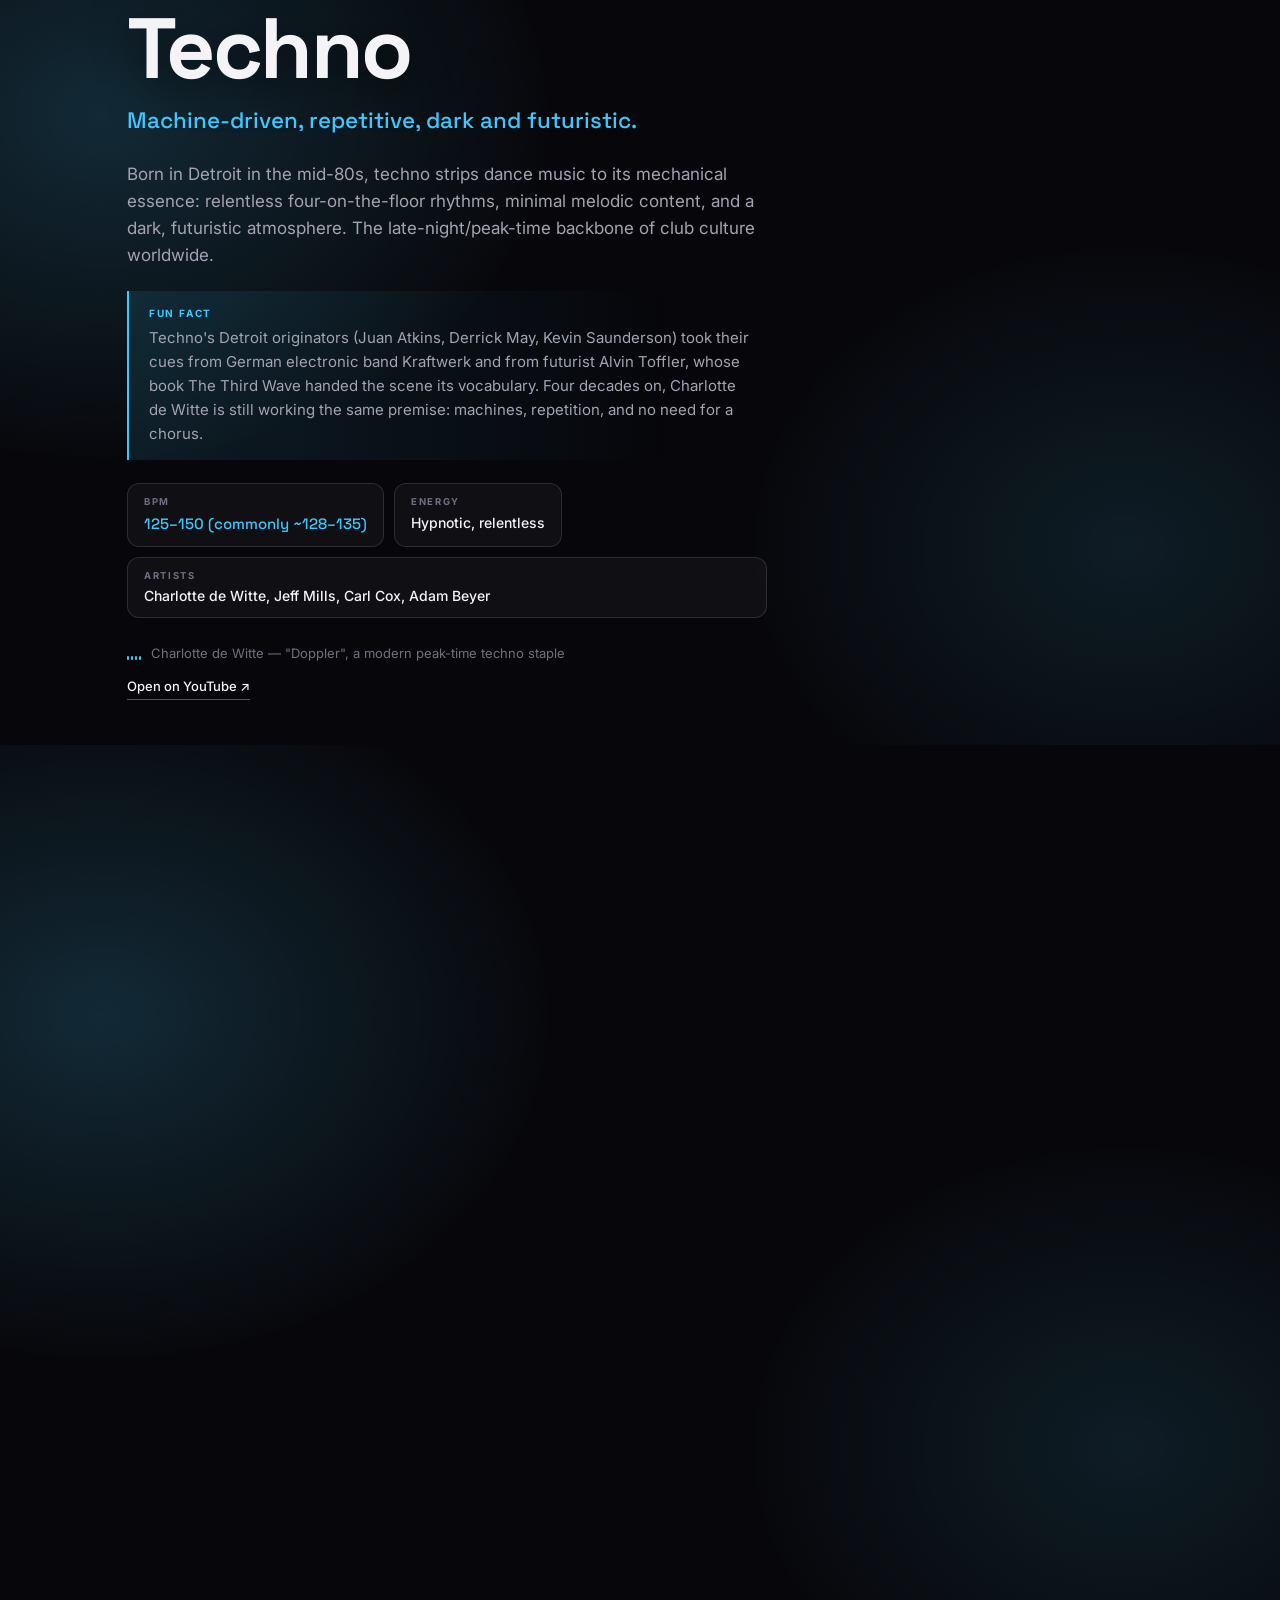
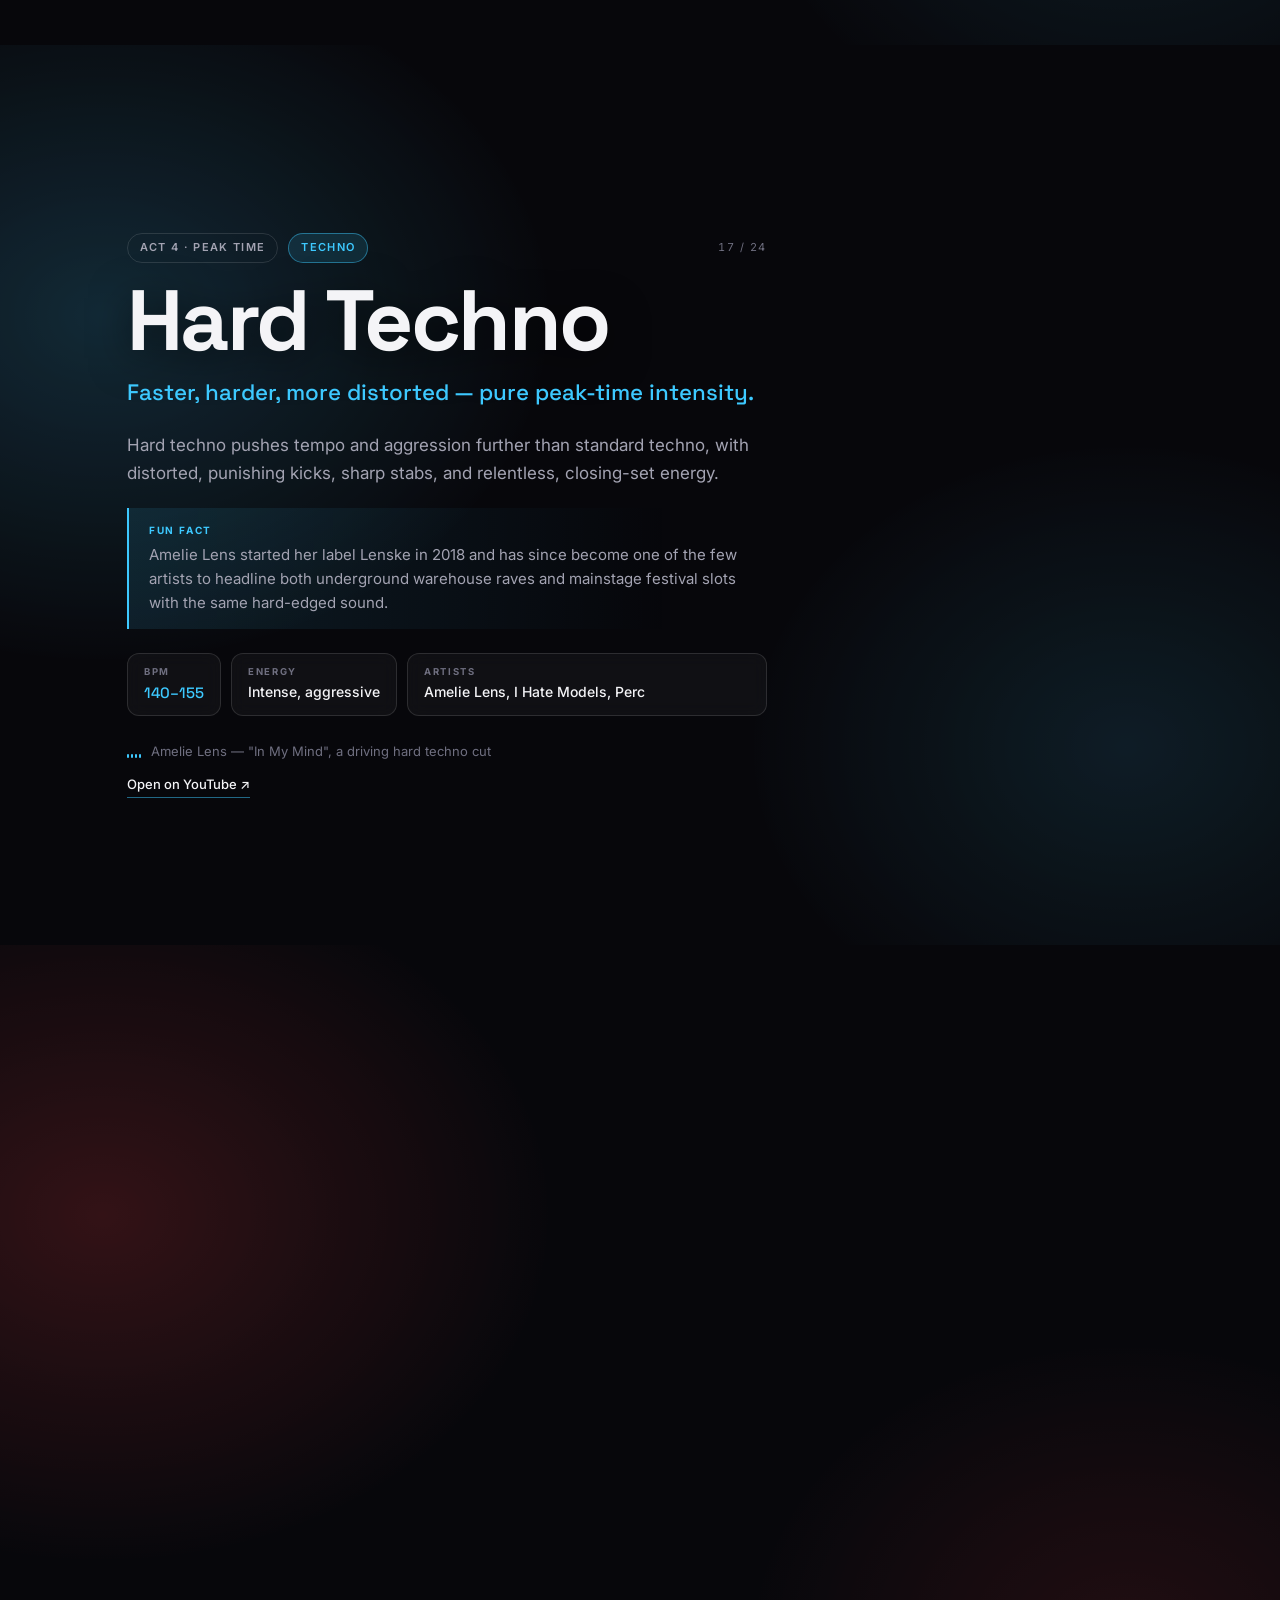
==== commit a84986e8: "Label the recap grid and fix its BPM overflow Adds a heading and one line of explanation above the g" ====
--- a/index.html
+++ b/index.html
@@ -106,7 +106,11 @@
       </ul>
     </section>
 
-    <div class="outro__grid" id="outro-grid"></div>
+    <section class="recap-block" aria-labelledby="recap-title">
+      <h3 class="craft__title" id="recap-title" data-i18n="recapTitle"></h3>
+      <p class="craft__sub" data-i18n="recapSub"></p>
+      <div class="outro__grid" id="outro-grid"></div>
+    </section>
     <button class="btn-begin btn-begin--ghost" id="restart" type="button" data-i18n="restart"></button>
   </div>
 </section>
--- a/css/styles.css
+++ b/css/styles.css
@@ -787,18 +787,26 @@
 
 .craft__item p { font-size: 14px; line-height: 1.6; color: var(--ink-dim); }
 
+/* The recap grid is a tempo reference as much as navigation — and it is the
+   only jump nav on mobile, where the side rail is hidden. The heading says so. */
+.recap-block { margin-bottom: 44px; }
+
 .outro__grid {
   display: grid;
   grid-template-columns: repeat(auto-fill, minmax(160px, 1fr));
   gap: 8px;
-  margin-bottom: 44px;
   text-align: left;
 }
 
+/* Two columns, two rows: the index sits in its own column, the name takes the
+   full remaining width, and the BPM drops onto its own line beneath it. Sharing
+   one line meant the name had ~44px and its text spilled out of the tile. As a
+   bonus the tempos now line up in a column, which is what this grid is for. */
 .recap {
-  display: flex;
+  display: grid;
+  grid-template-columns: auto 1fr;
+  gap: 3px 8px;
   align-items: baseline;
-  gap: 8px;
   padding: 10px 12px;
   border-radius: 10px;
   border: 1px solid var(--line);
@@ -807,9 +815,24 @@
 }
 
 .recap:hover { background: rgba(255, 255, 255, 0.06); transform: translateY(-2px); }
-.recap__n { font-size: 10px; color: var(--ink-faint); font-variant-numeric: tabular-nums; }
-.recap__name { font-size: 13px; font-weight: 500; }
-.recap__bpm { margin-left: auto; font-size: 10px; color: var(--accent); white-space: nowrap; }
+.recap__n {
+  grid-column: 1;
+  grid-row: 1;
+  font-size: 10px;
+  color: var(--ink-faint);
+  font-variant-numeric: tabular-nums;
+}
+
+.recap__name { grid-column: 2; grid-row: 1; min-width: 0; font-size: 13px; font-weight: 500; }
+
+.recap__bpm {
+  grid-column: 2;
+  grid-row: 2;
+  font-size: 10px;
+  color: var(--accent);
+  white-space: nowrap;
+  font-variant-numeric: tabular-nums;
+}
 
 /* ============================ TOAST ============================ */
 
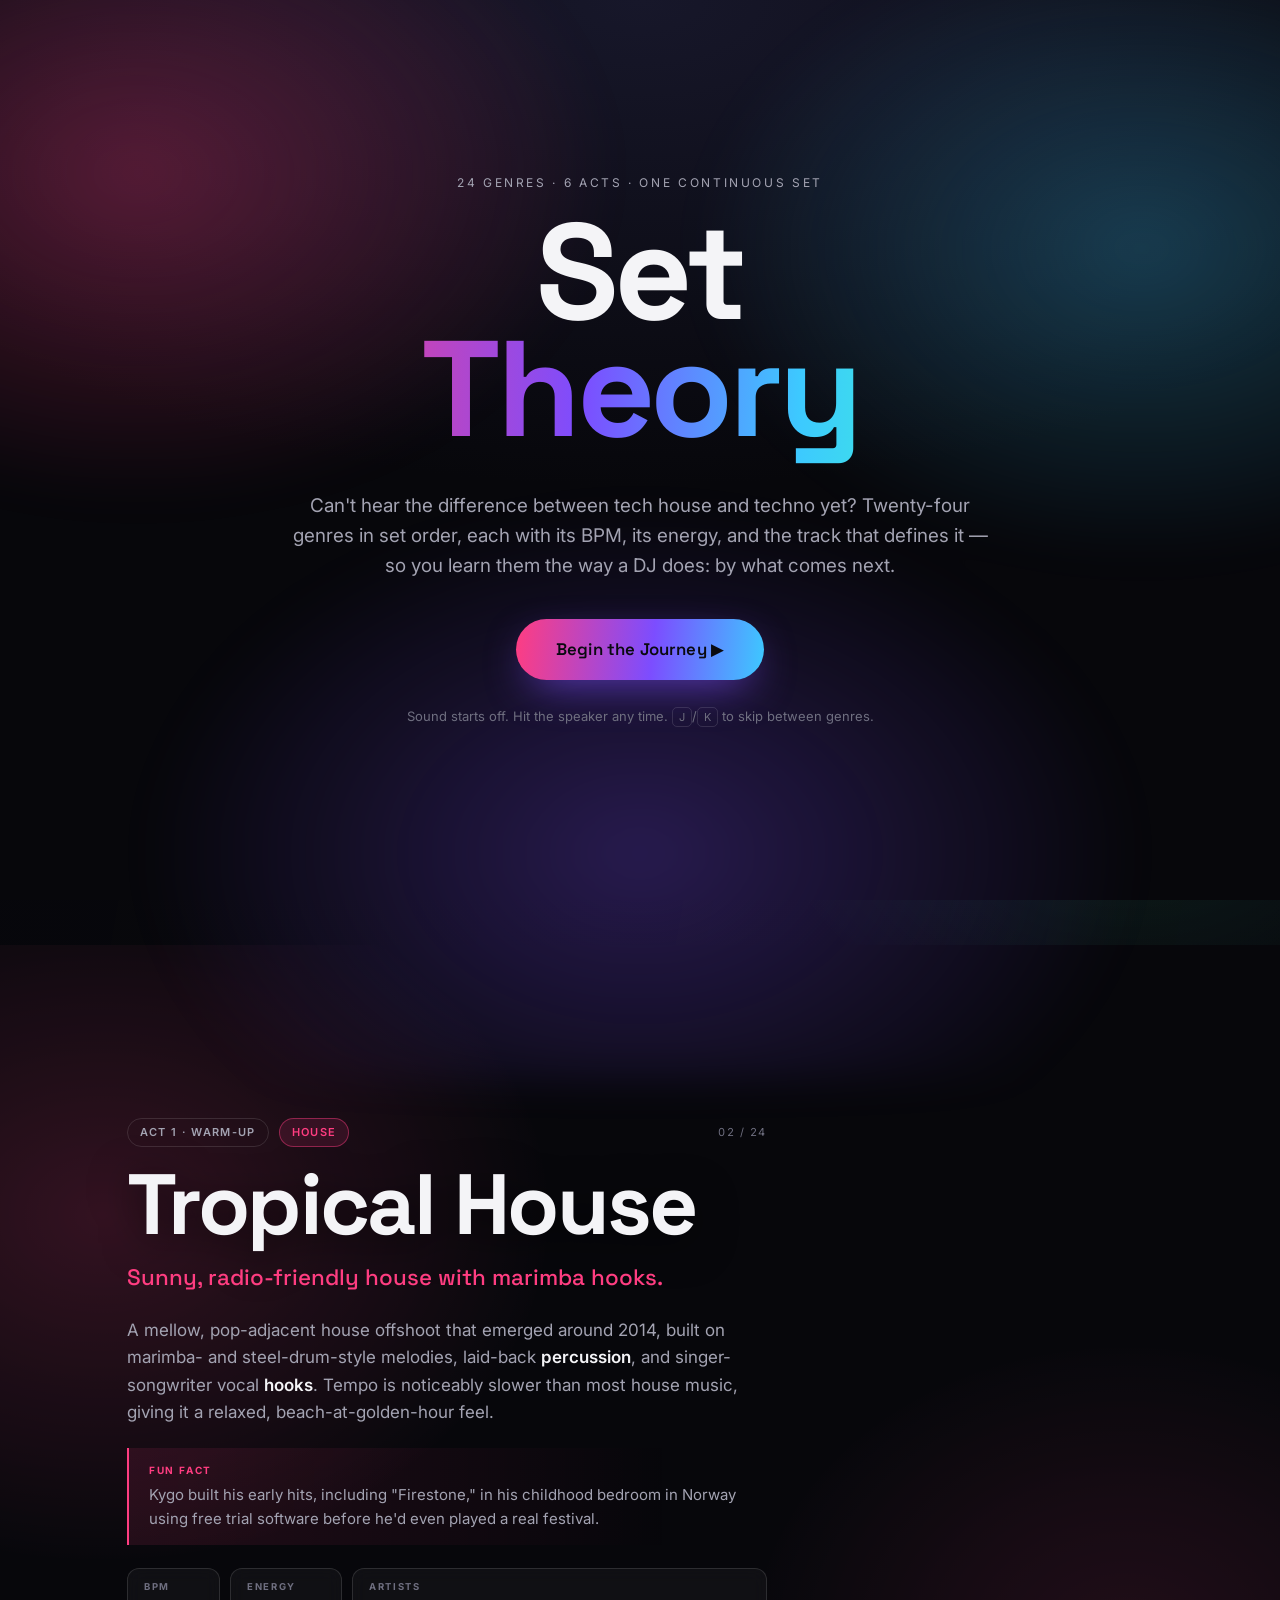
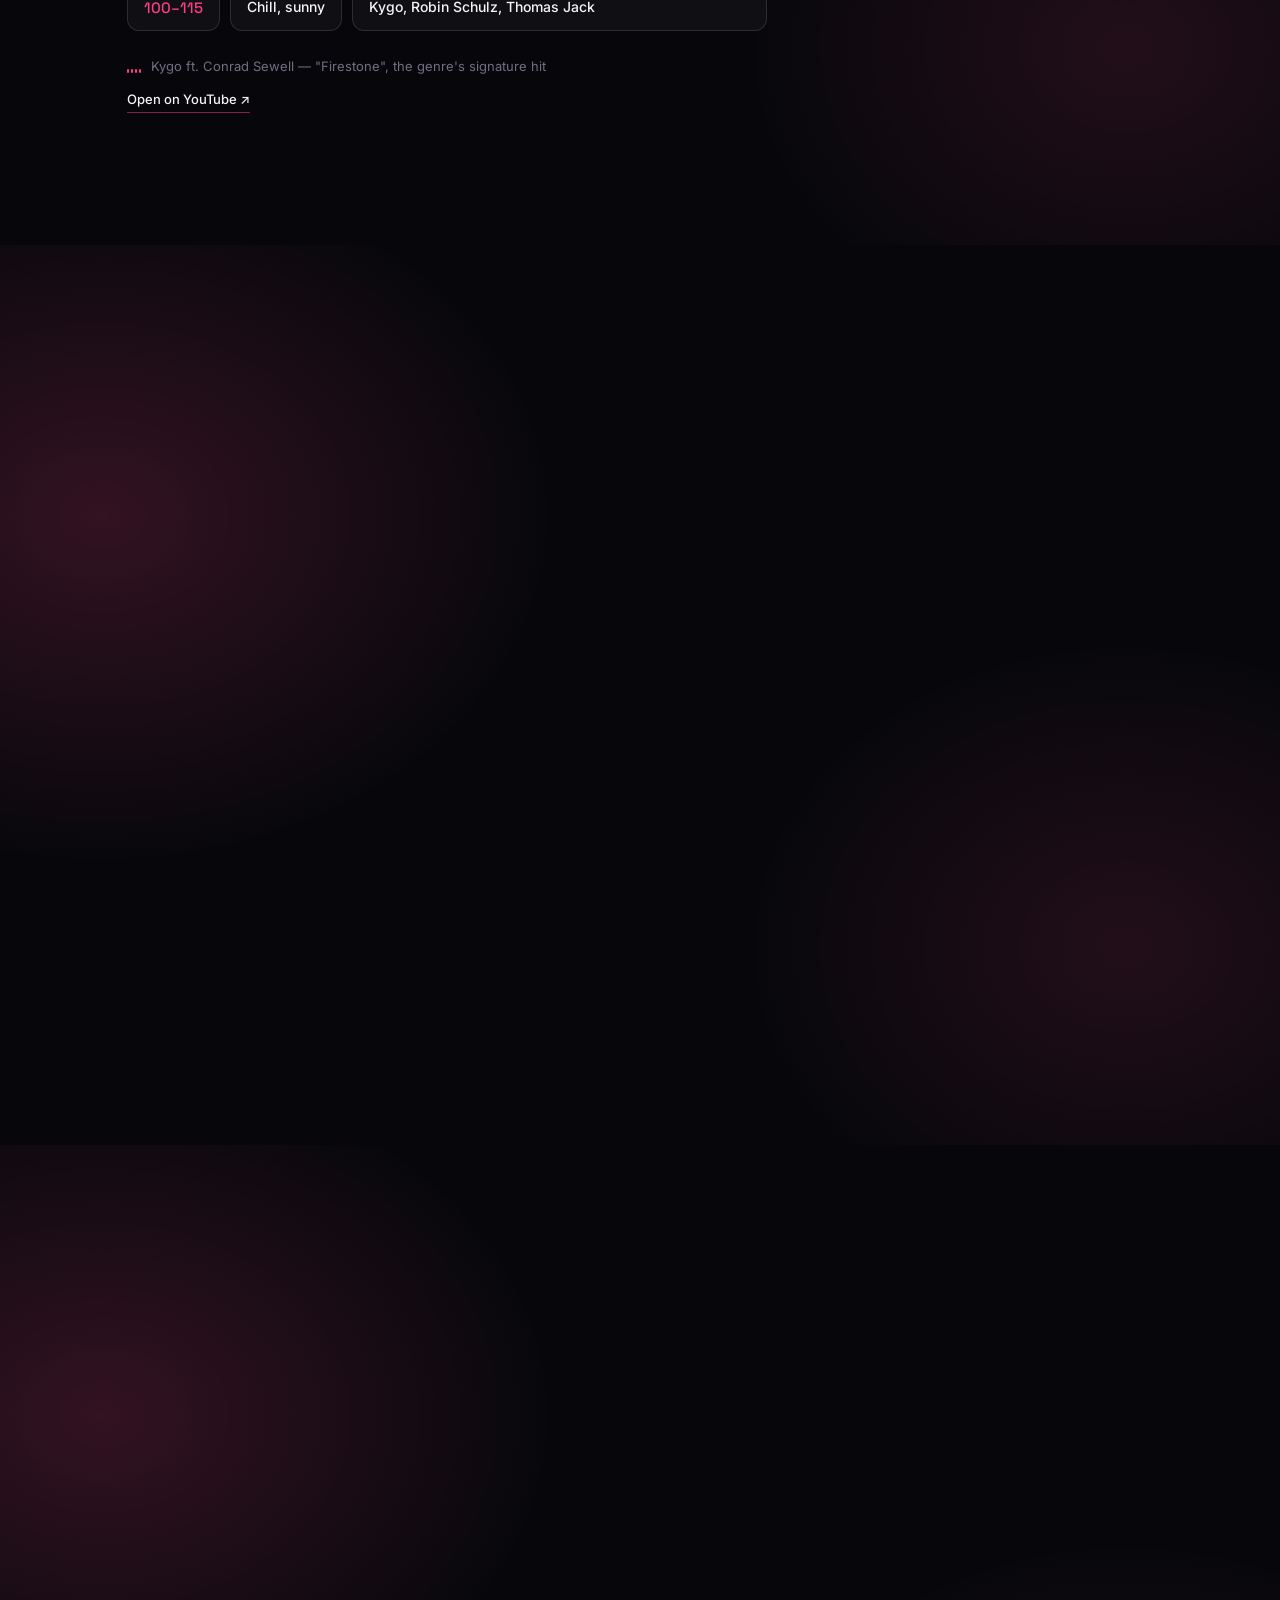
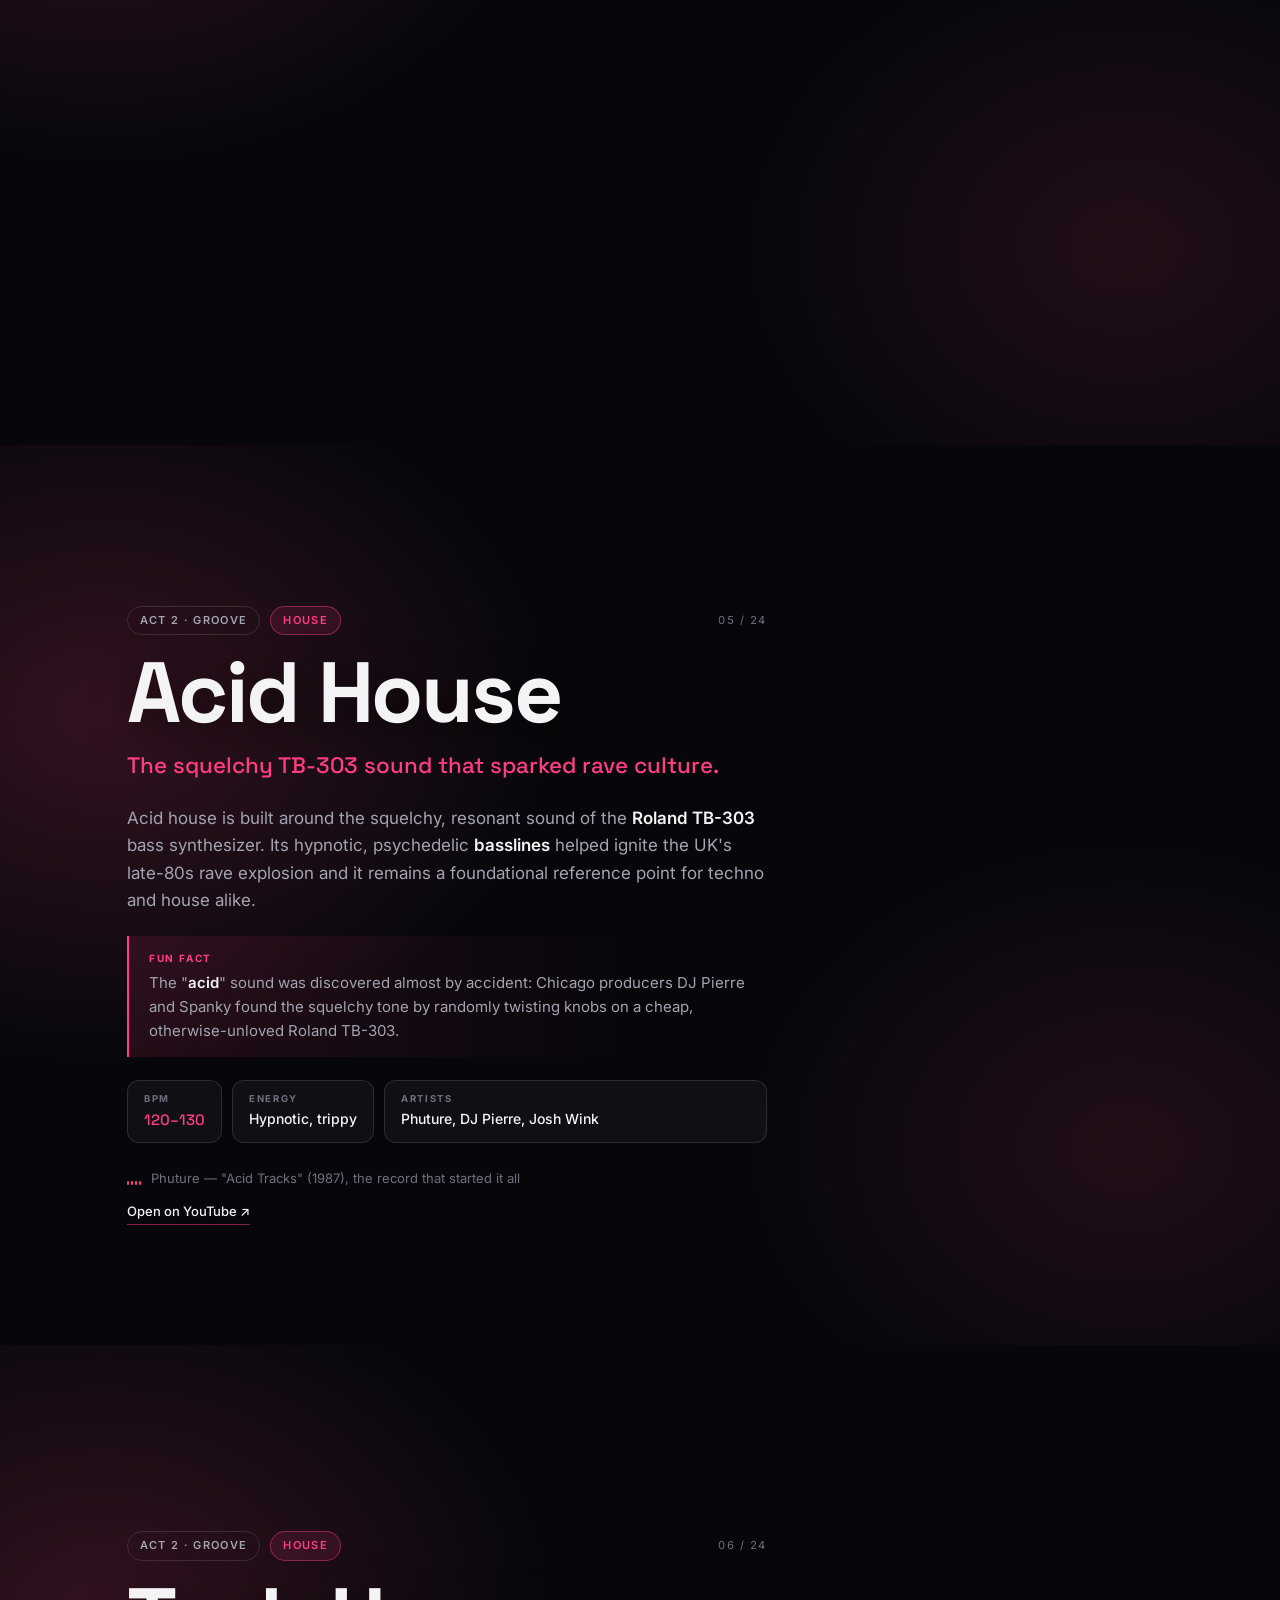
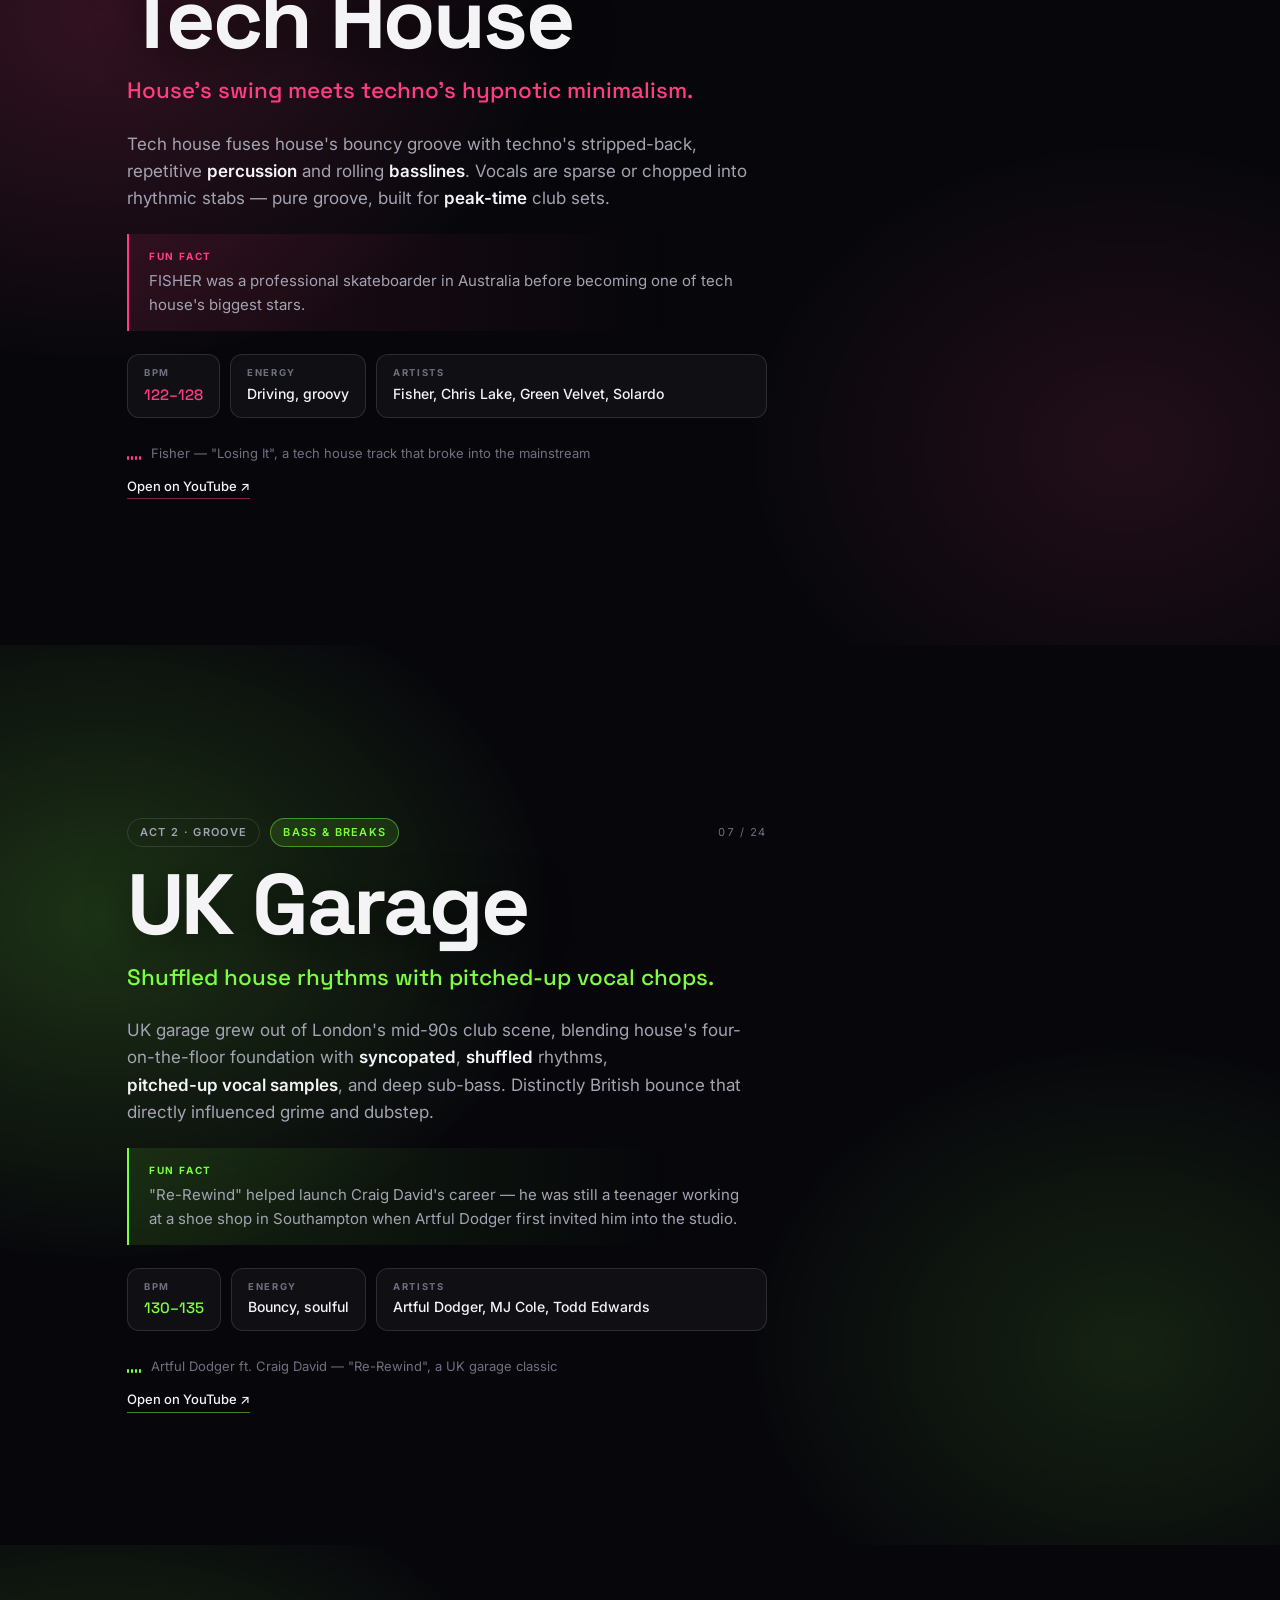
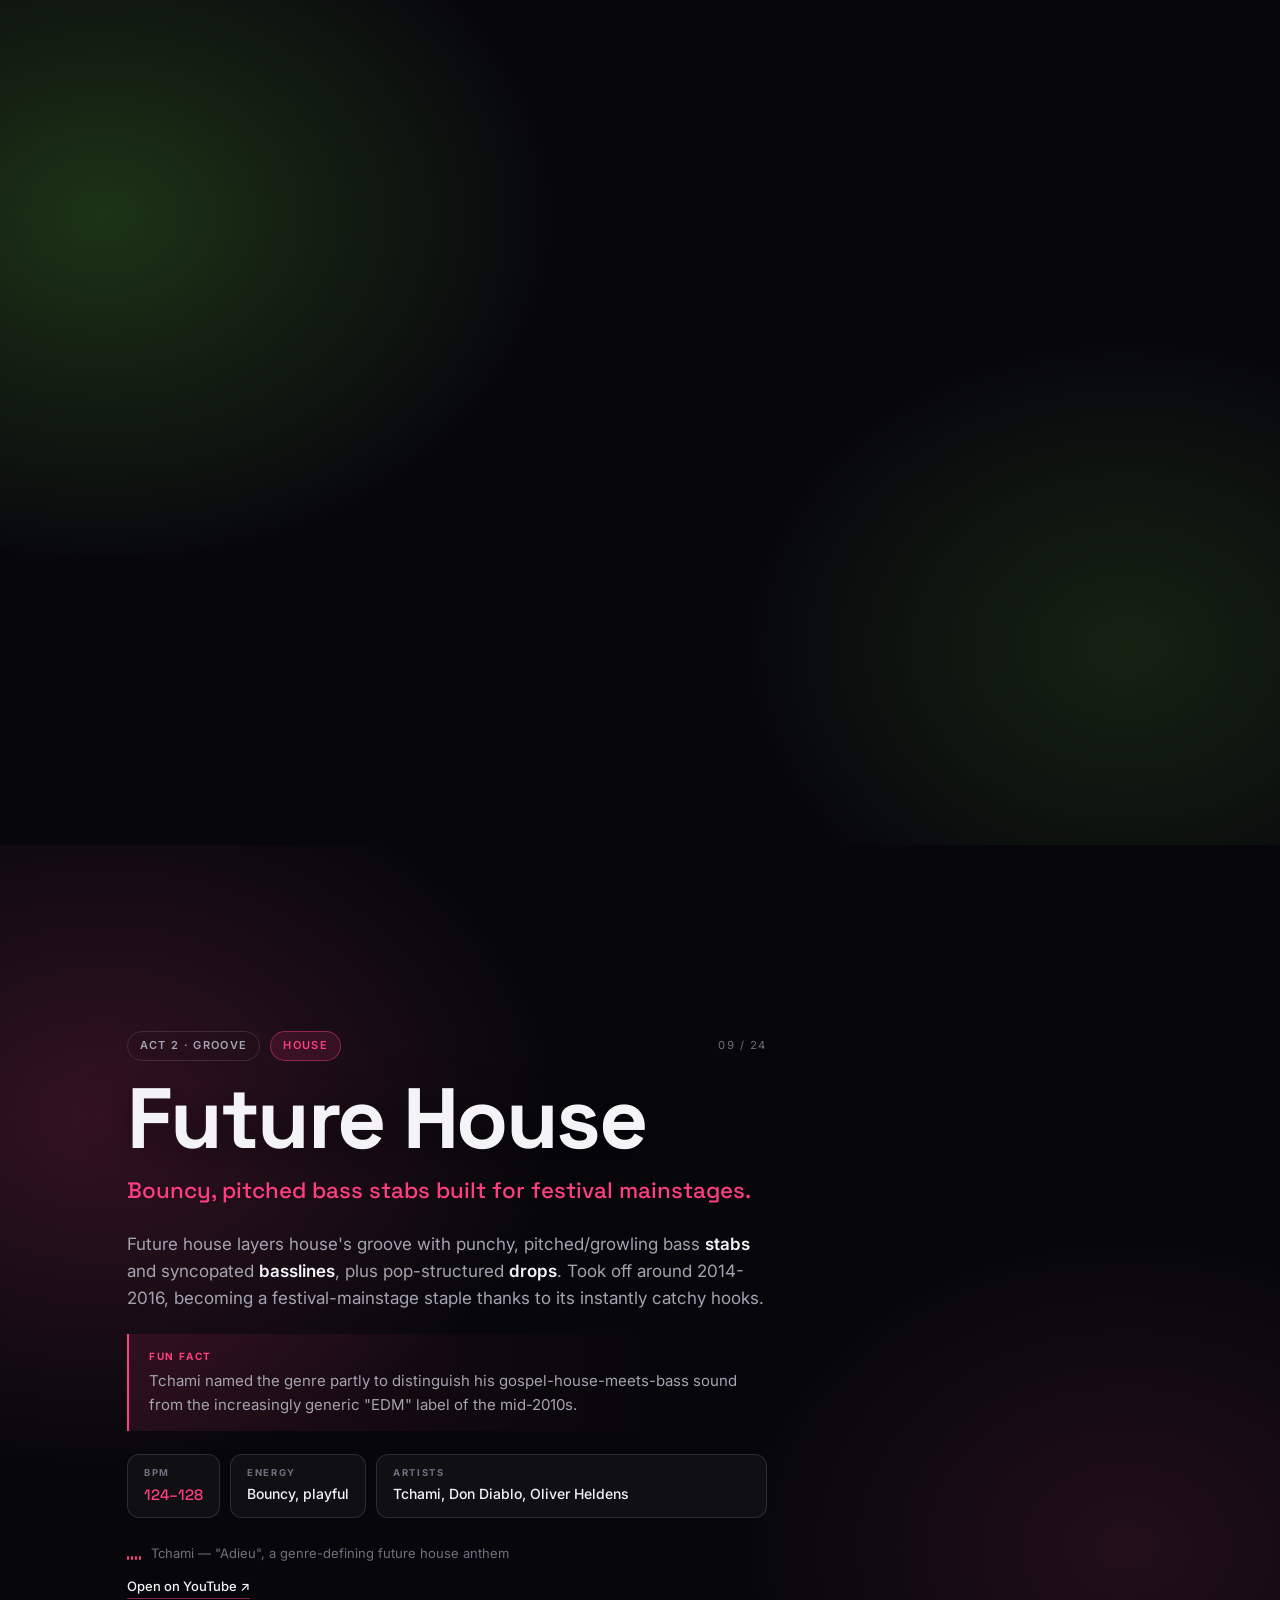
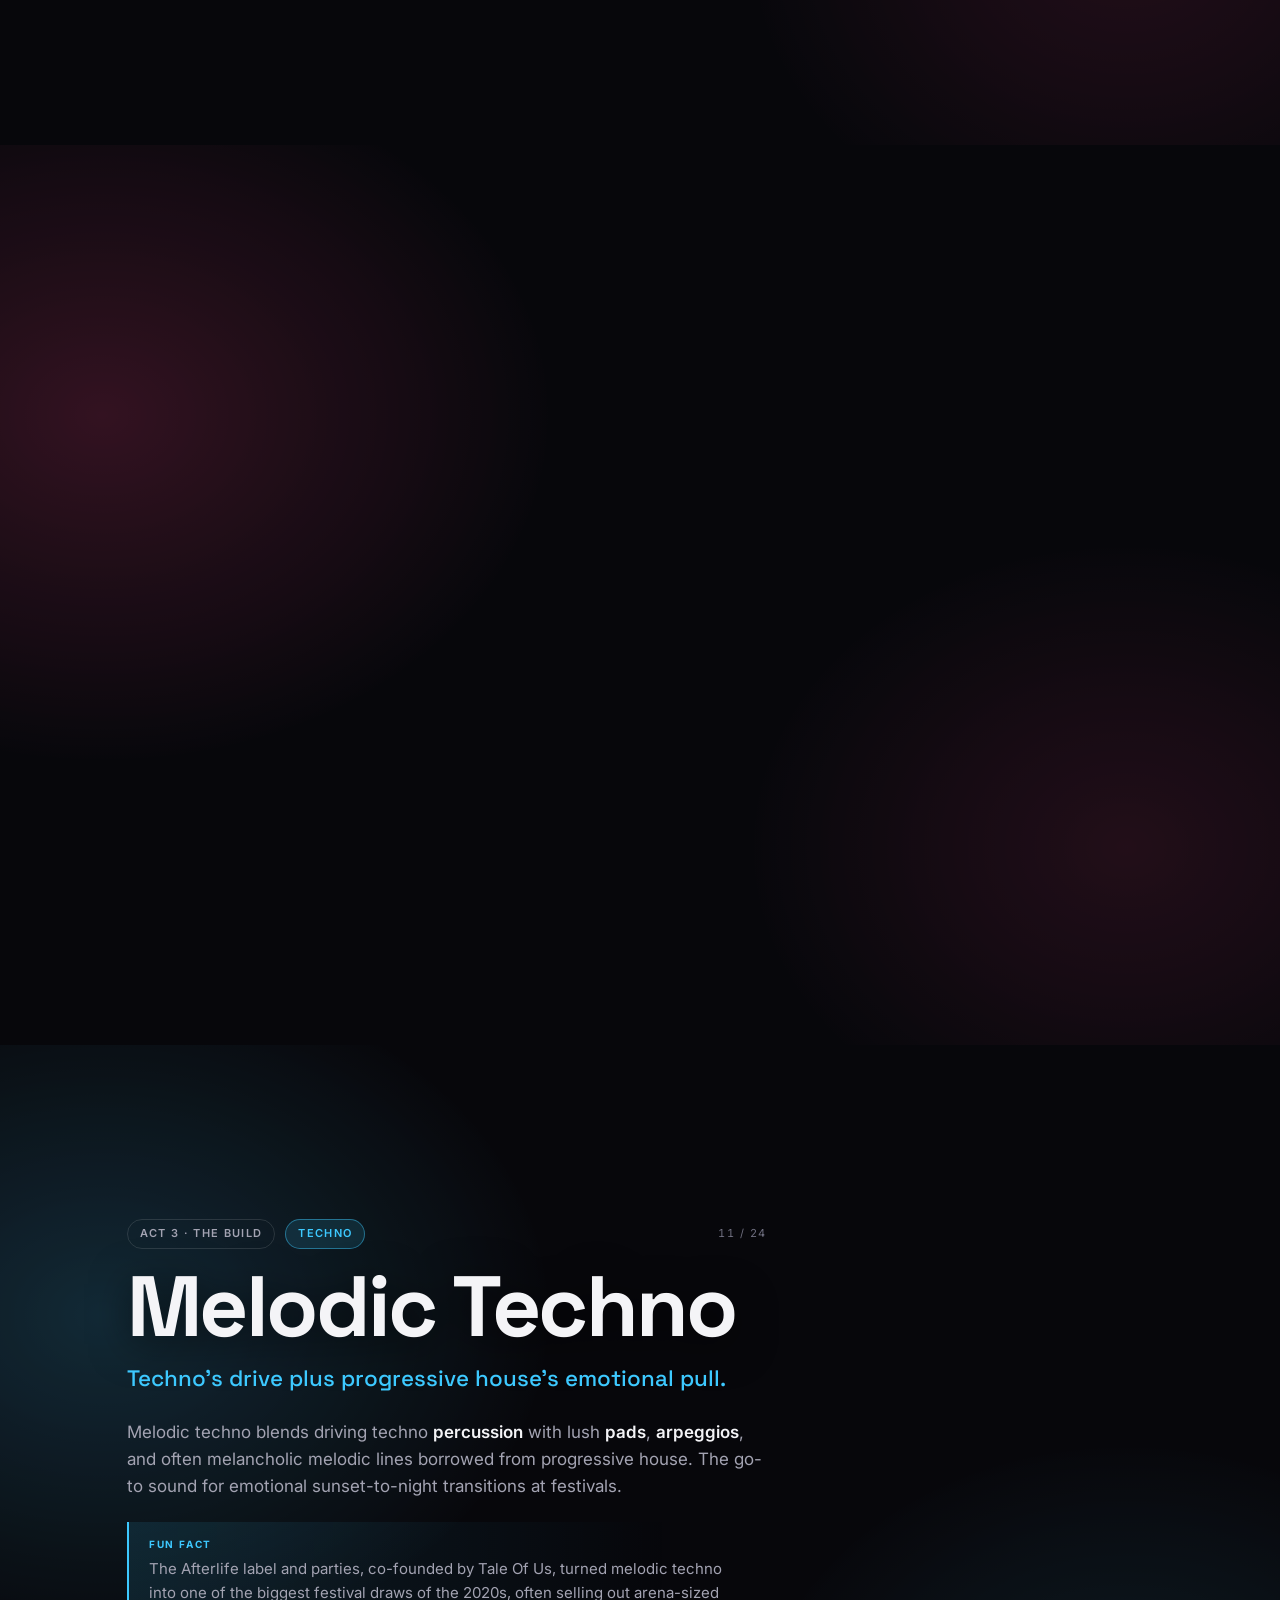
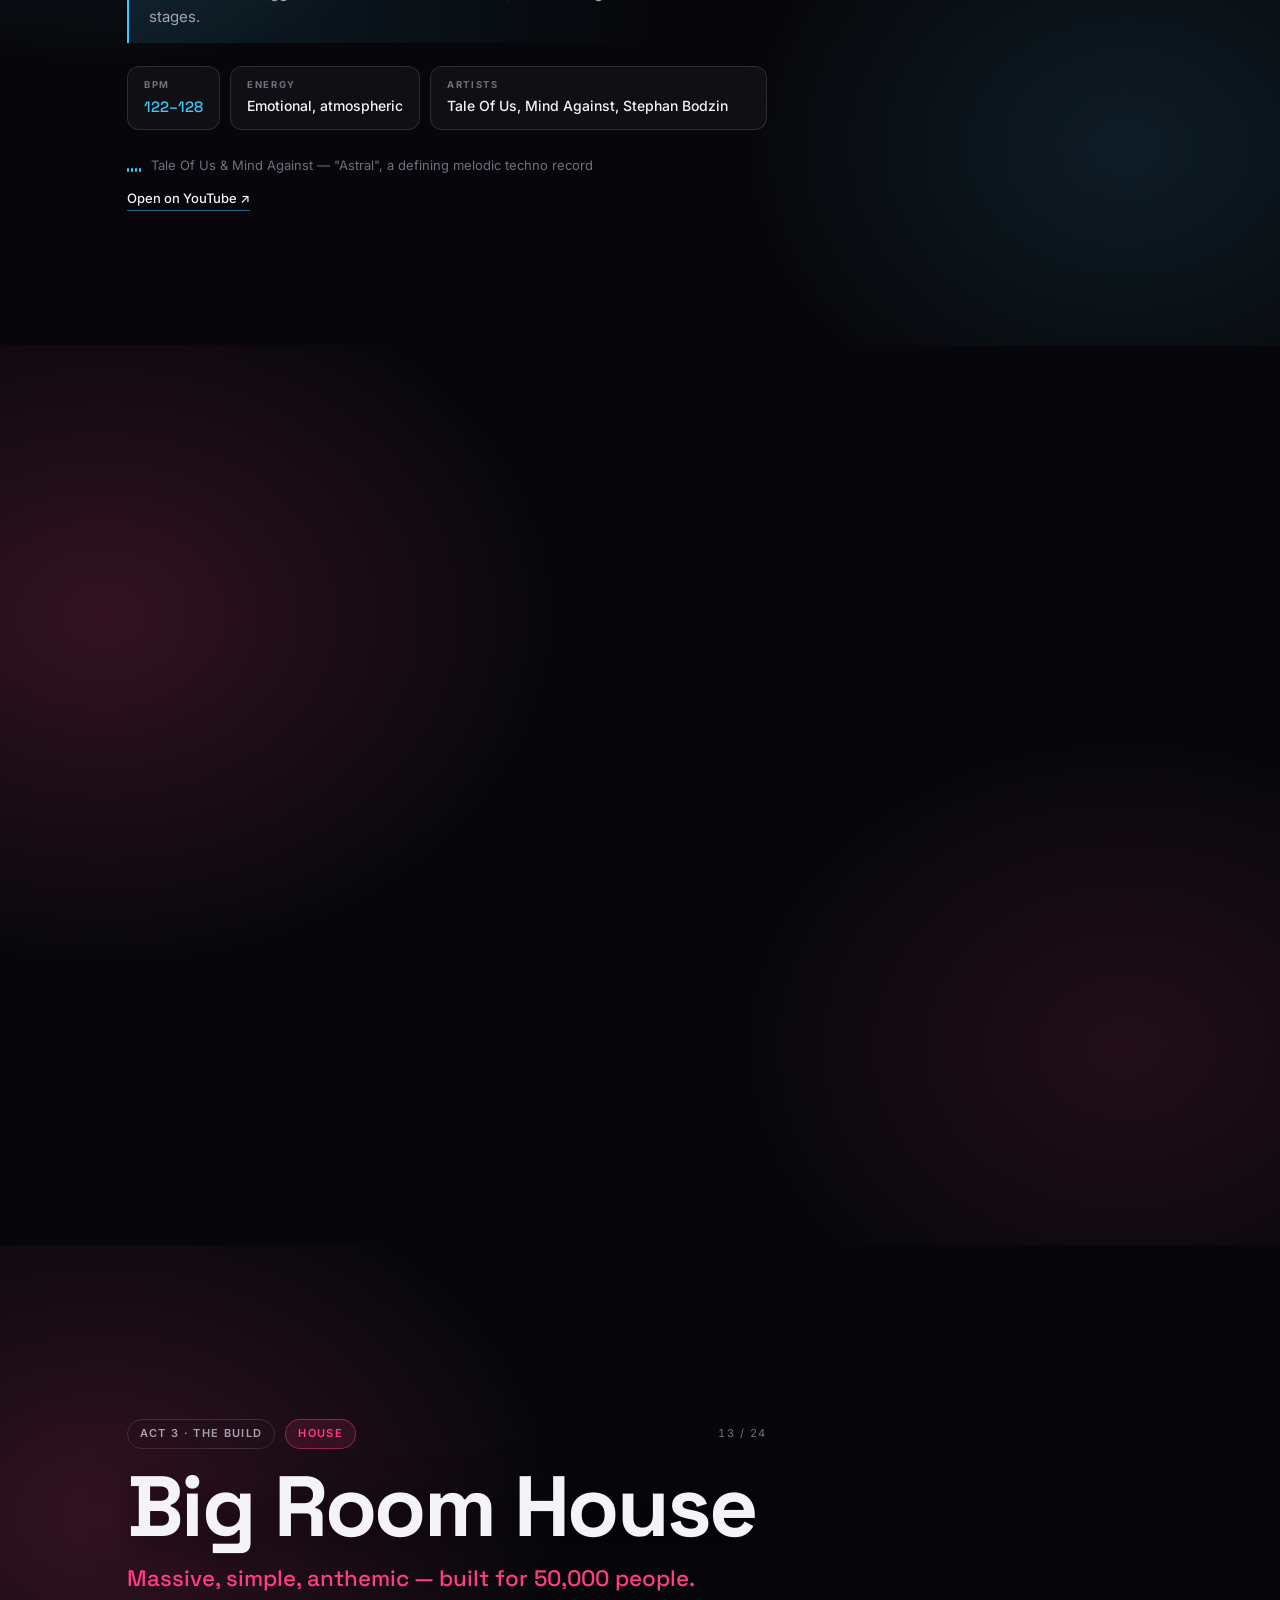
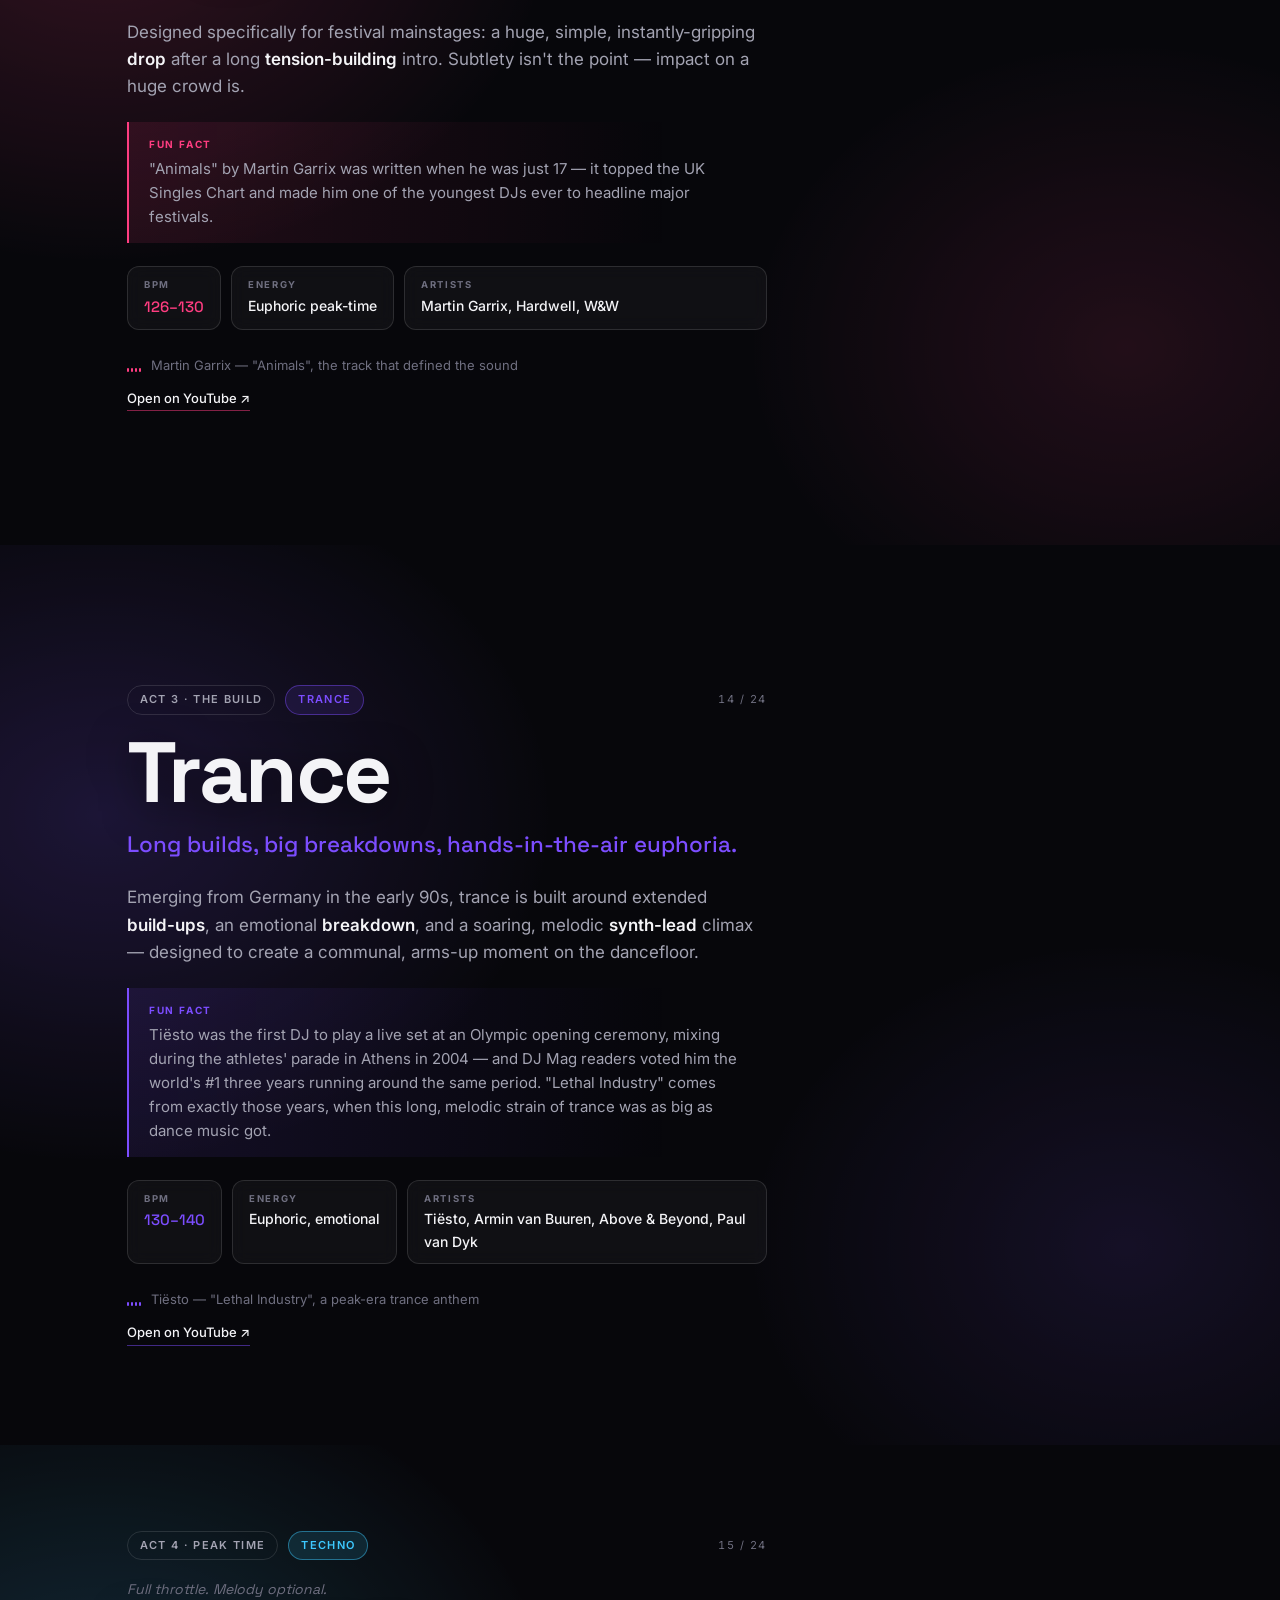
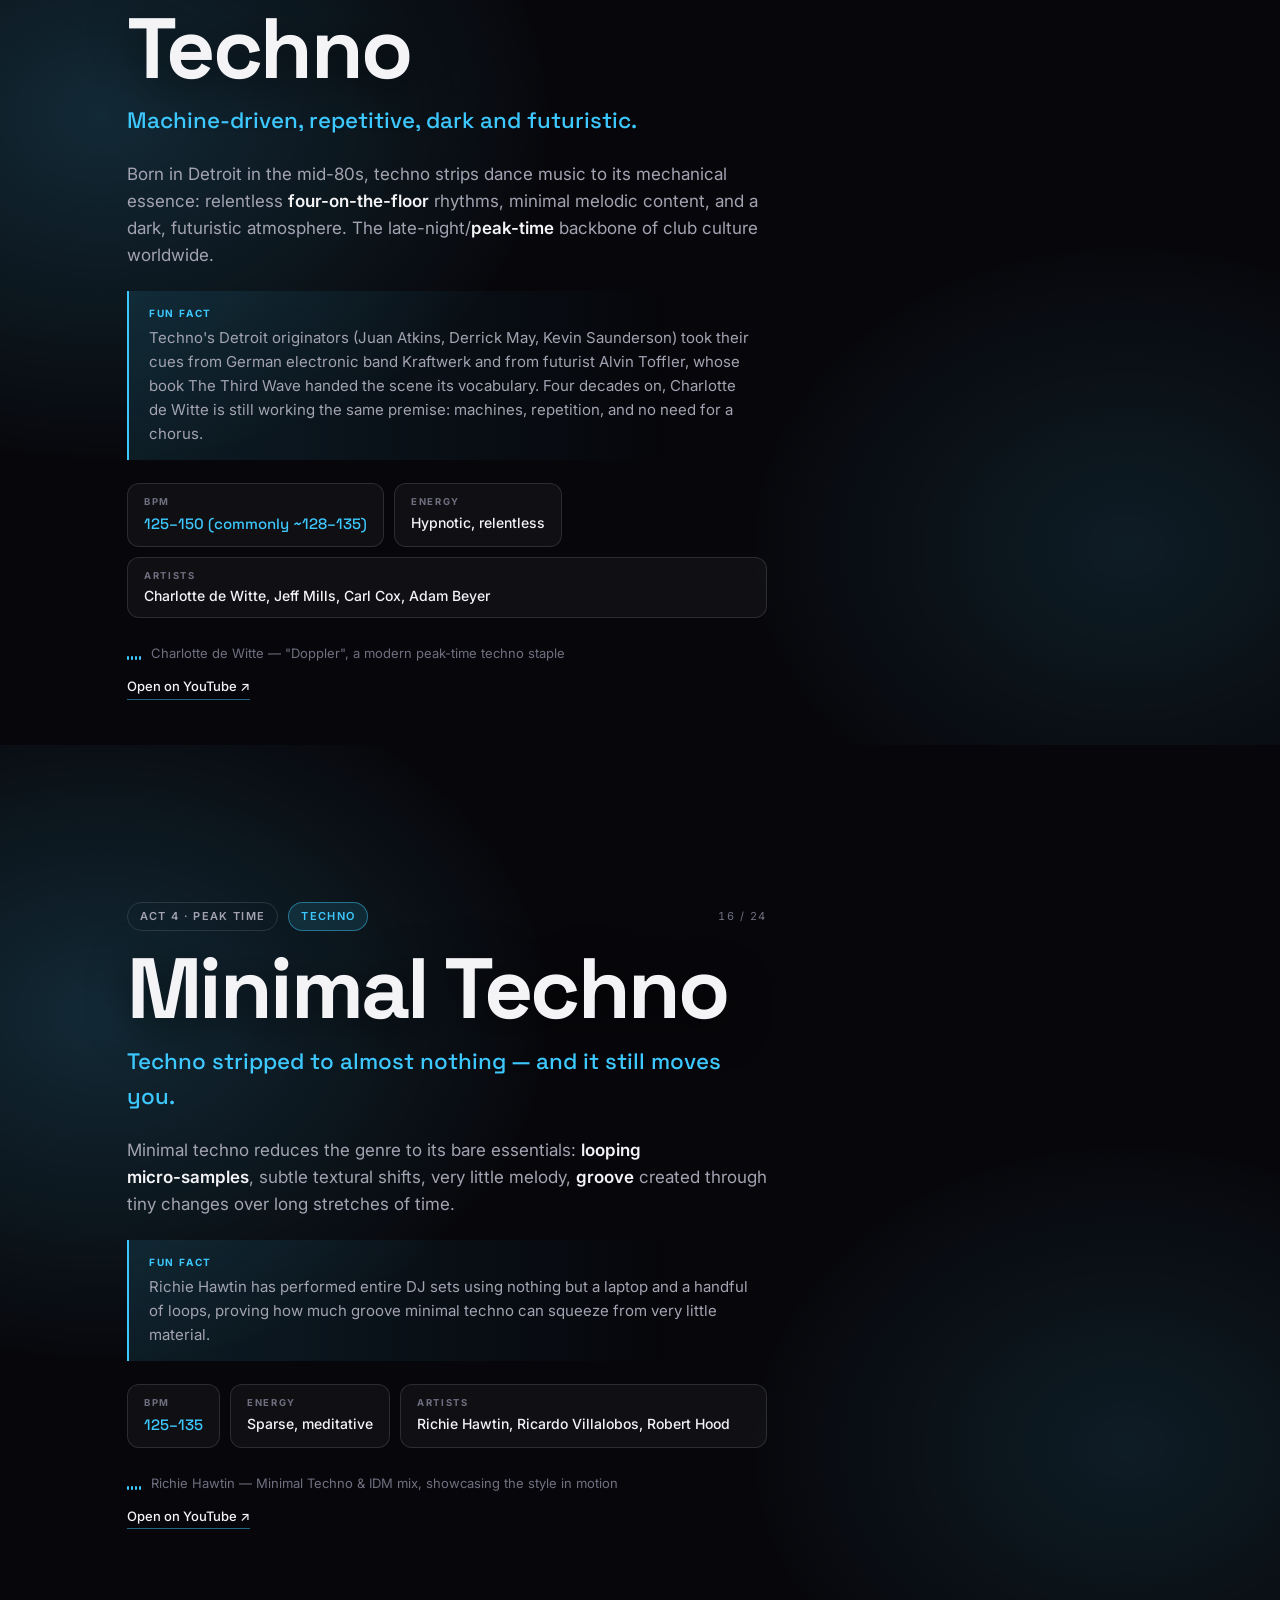
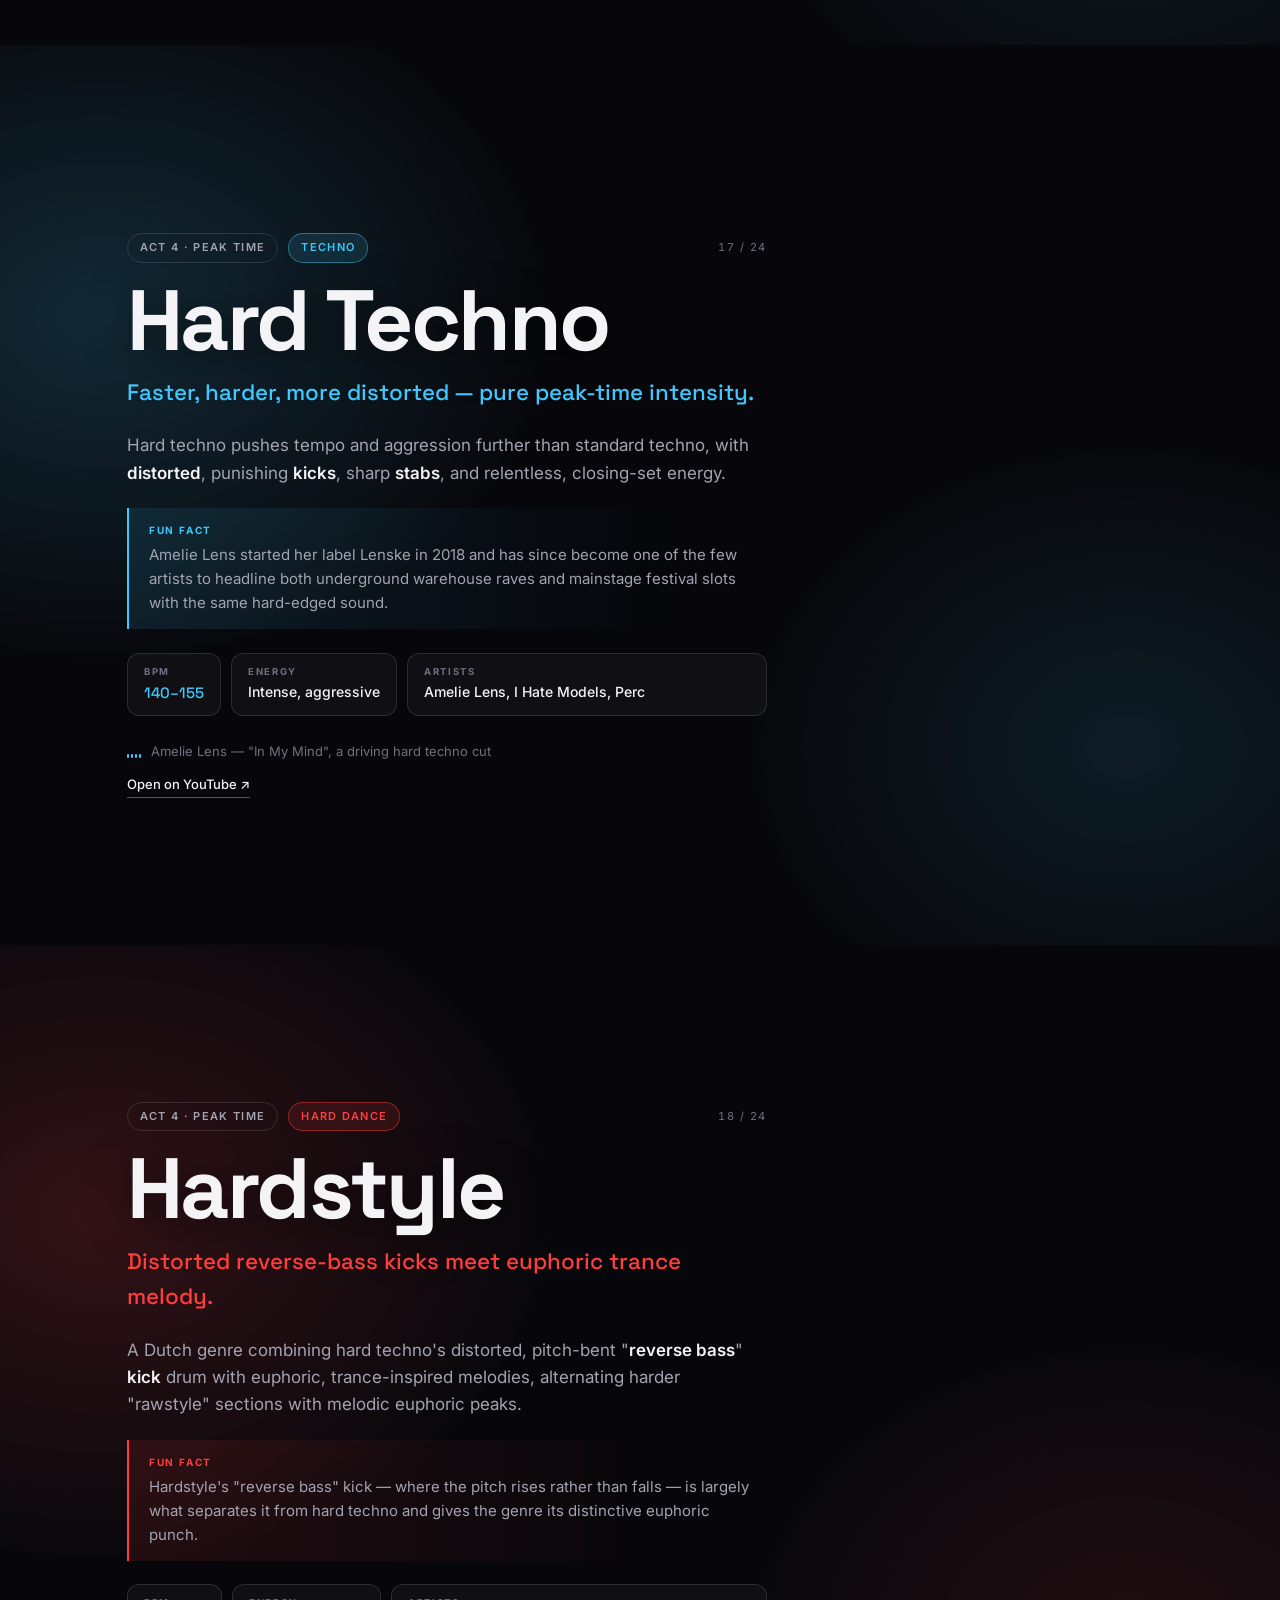
==== commit 00f891fa: "Add a glossary popover across all 24 genres 37 DJ and production terms defined in both languages, ma" ====
--- a/index.html
+++ b/index.html
@@ -115,6 +115,12 @@
   </div>
 </section>
 
+<!-- ===== Glossary popover ===== -->
+<div class="termpop" id="termpop" role="dialog" aria-labelledby="termpop-title" hidden>
+  <h4 class="termpop__term" id="termpop-title"></h4>
+  <p class="termpop__def"></p>
+</div>
+
 <!-- ===== Toast ===== -->
 <div class="toast" id="toast" role="status" aria-live="polite" data-i18n="toast"></div>
 
--- a/css/styles.css
+++ b/css/styles.css
@@ -834,6 +834,57 @@
   font-variant-numeric: tabular-nums;
 }
 
+/* ============================ GLOSSARY ============================ */
+
+/* Marked terms carry no line at rest — an underline every few words shreds the
+   paragraph. Weight plus brightness against the dimmed body copy does the same
+   job quietly; the accent and a line arrive only on hover, focus or open. */
+.term {
+  padding: 0;
+  font: inherit;
+  font-weight: 600;
+  color: var(--ink);
+  text-decoration: none;
+  cursor: help;
+  transition: color 0.2s, text-decoration-color 0.2s;
+}
+
+.term:hover,
+.term:focus-visible,
+.term.is-open {
+  color: var(--accent);
+  text-decoration: underline dotted var(--accent);
+  text-underline-offset: 3px;
+  text-decoration-thickness: 1.5px;
+}
+
+.termpop {
+  position: fixed;
+  z-index: 80;
+  width: min(320px, calc(100vw - 24px));
+  padding: 14px 16px;
+  border-radius: 12px;
+  border: 1px solid var(--line);
+  border-left: 2px solid var(--now-accent);
+  background: rgba(12, 12, 18, 0.97);
+  backdrop-filter: blur(16px);
+  box-shadow: 0 24px 60px -18px rgba(0, 0, 0, 0.9);
+  text-align: left;
+}
+
+.termpop[hidden] { display: none; }
+
+.termpop__term {
+  margin: 0 0 6px;
+  font-family: var(--display);
+  font-size: 14px;
+  font-weight: 600;
+  letter-spacing: -0.01em;
+  color: var(--now-accent);
+}
+
+.termpop__def { font-size: 13.5px; line-height: 1.55; color: var(--ink-dim); }
+
 /* ============================ TOAST ============================ */
 
 .toast {
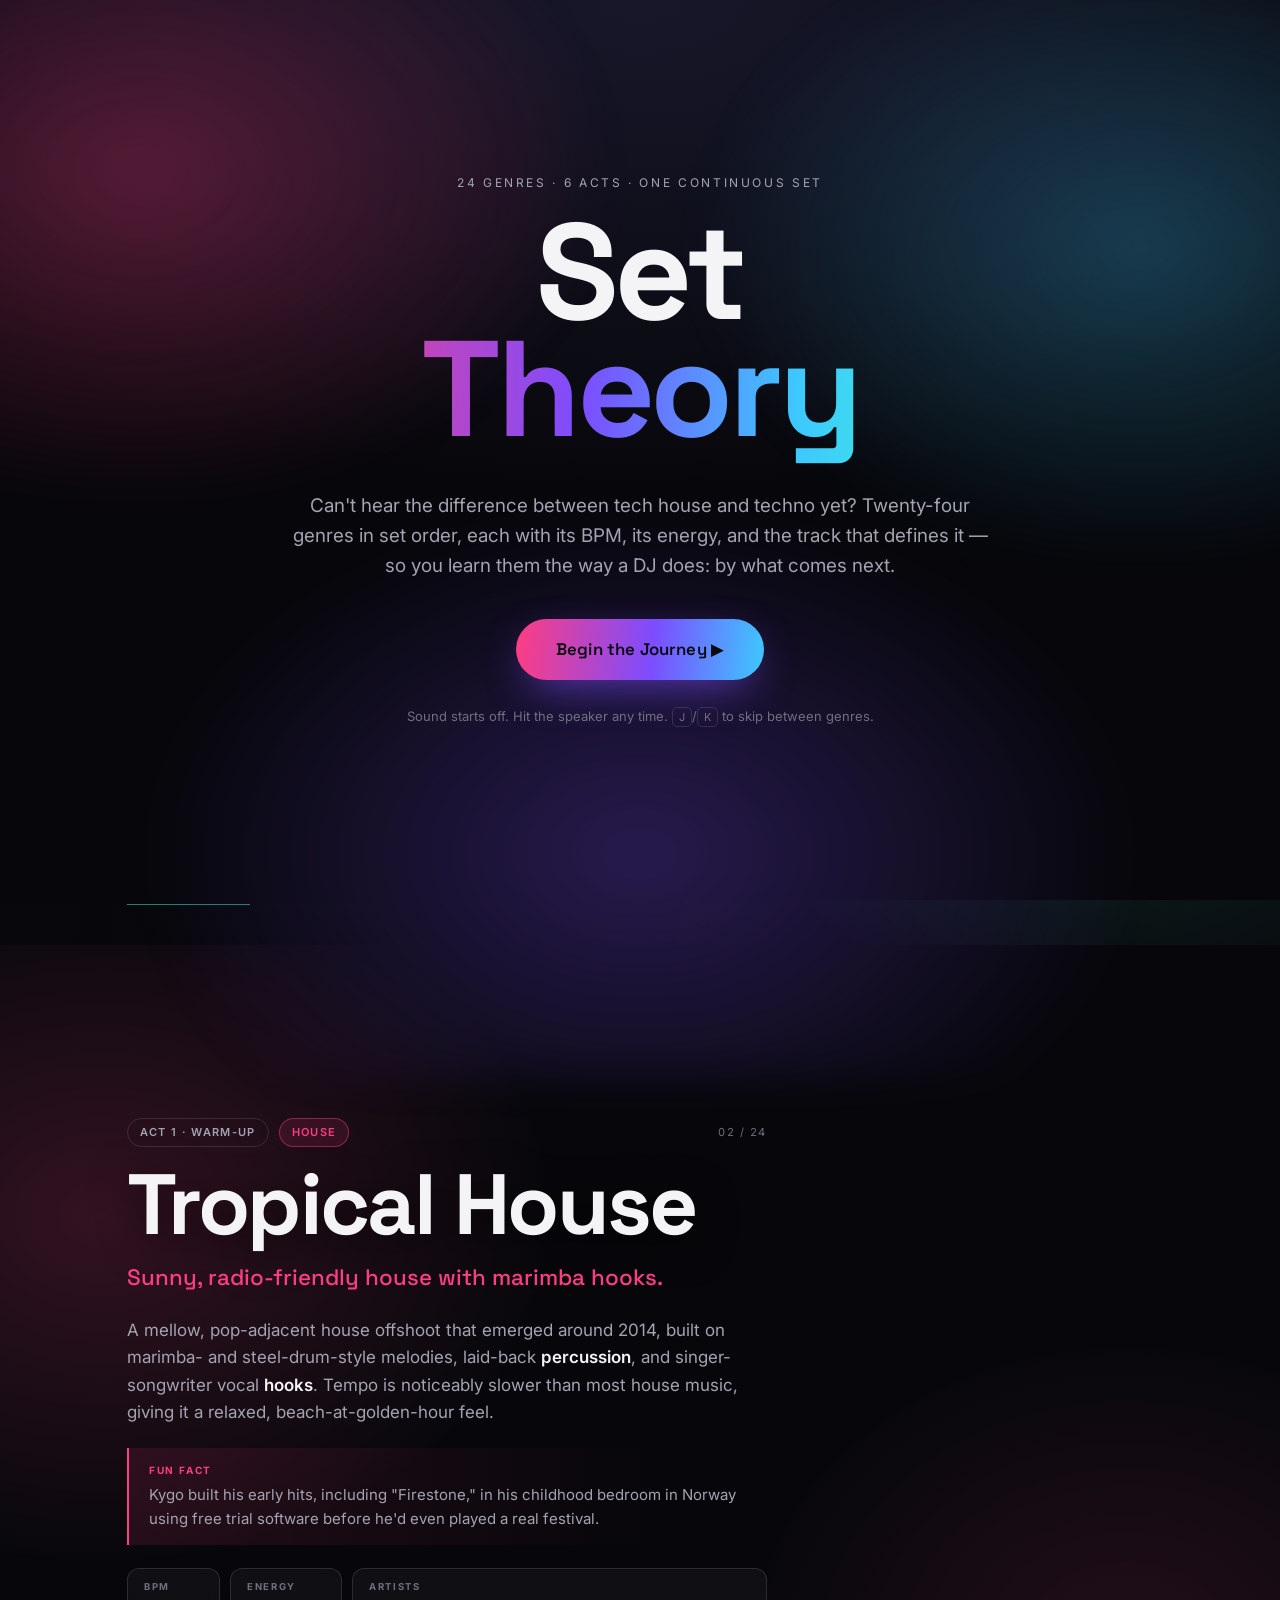
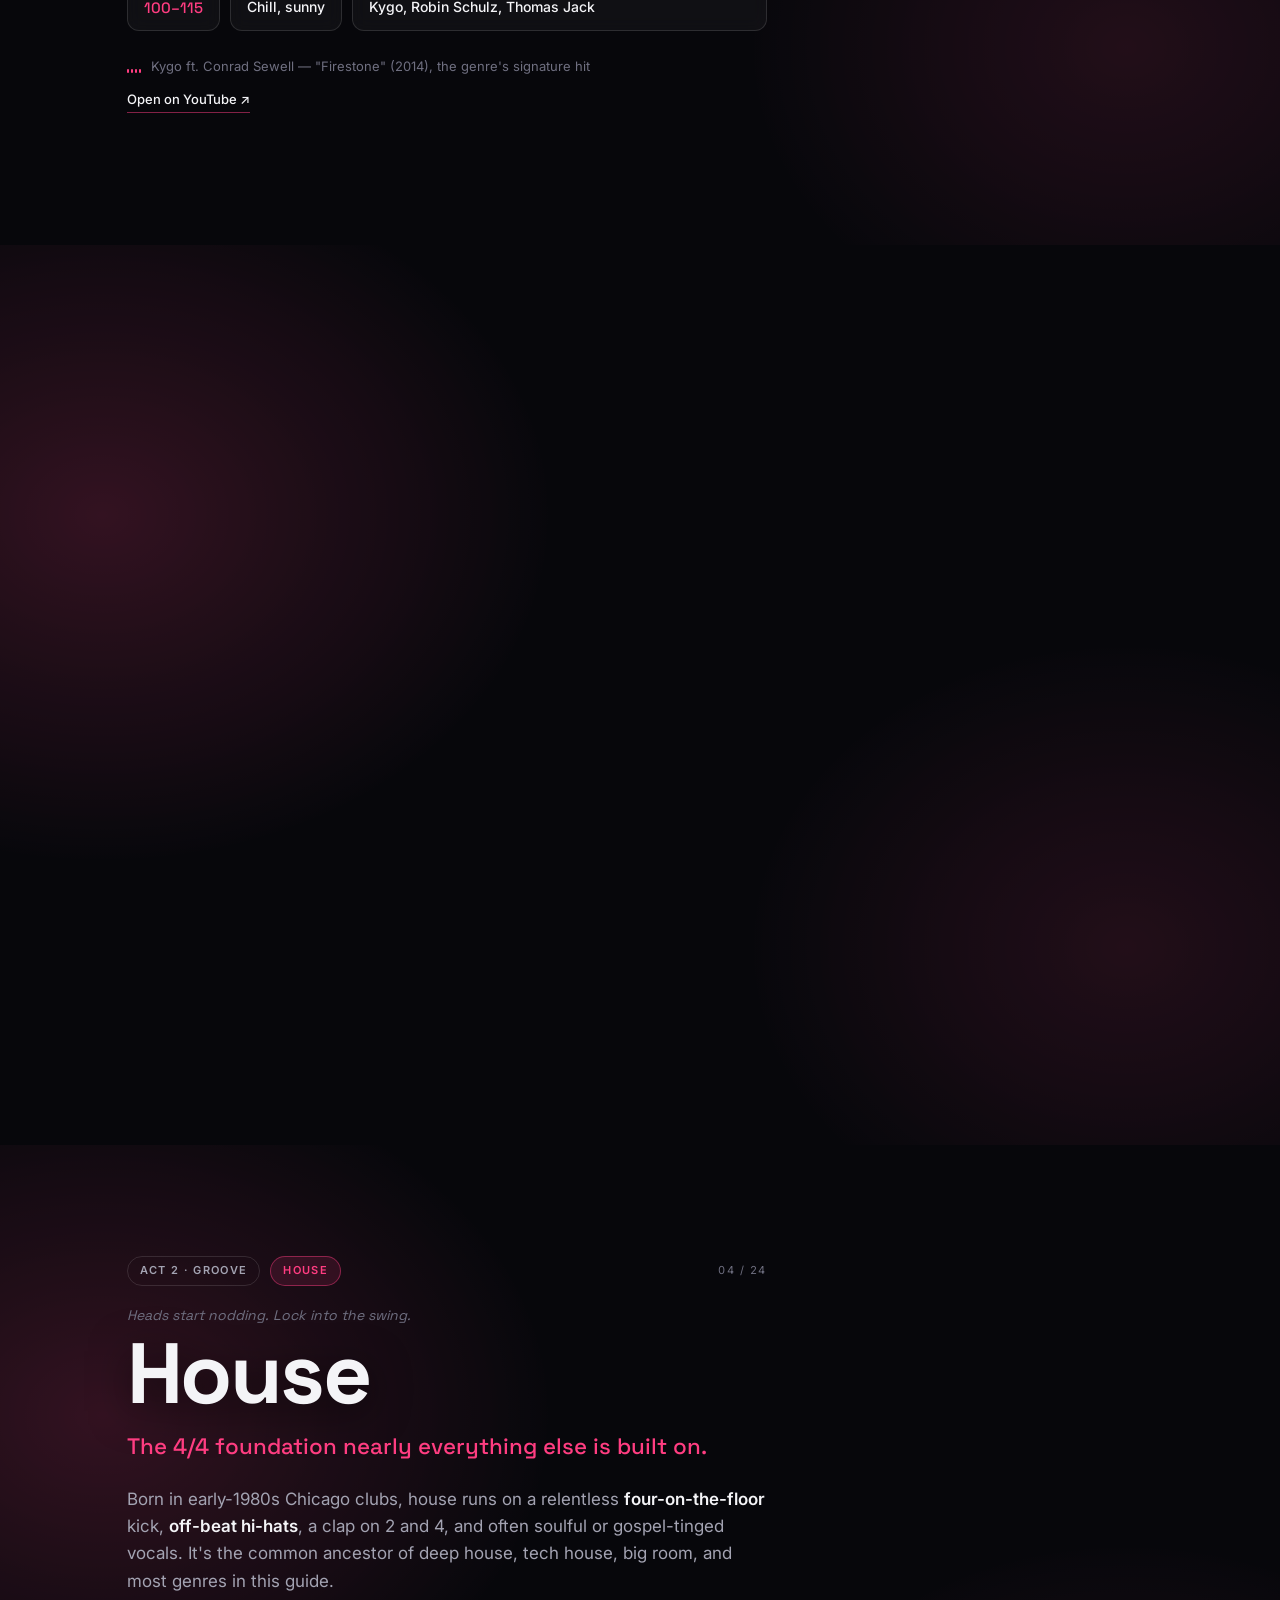
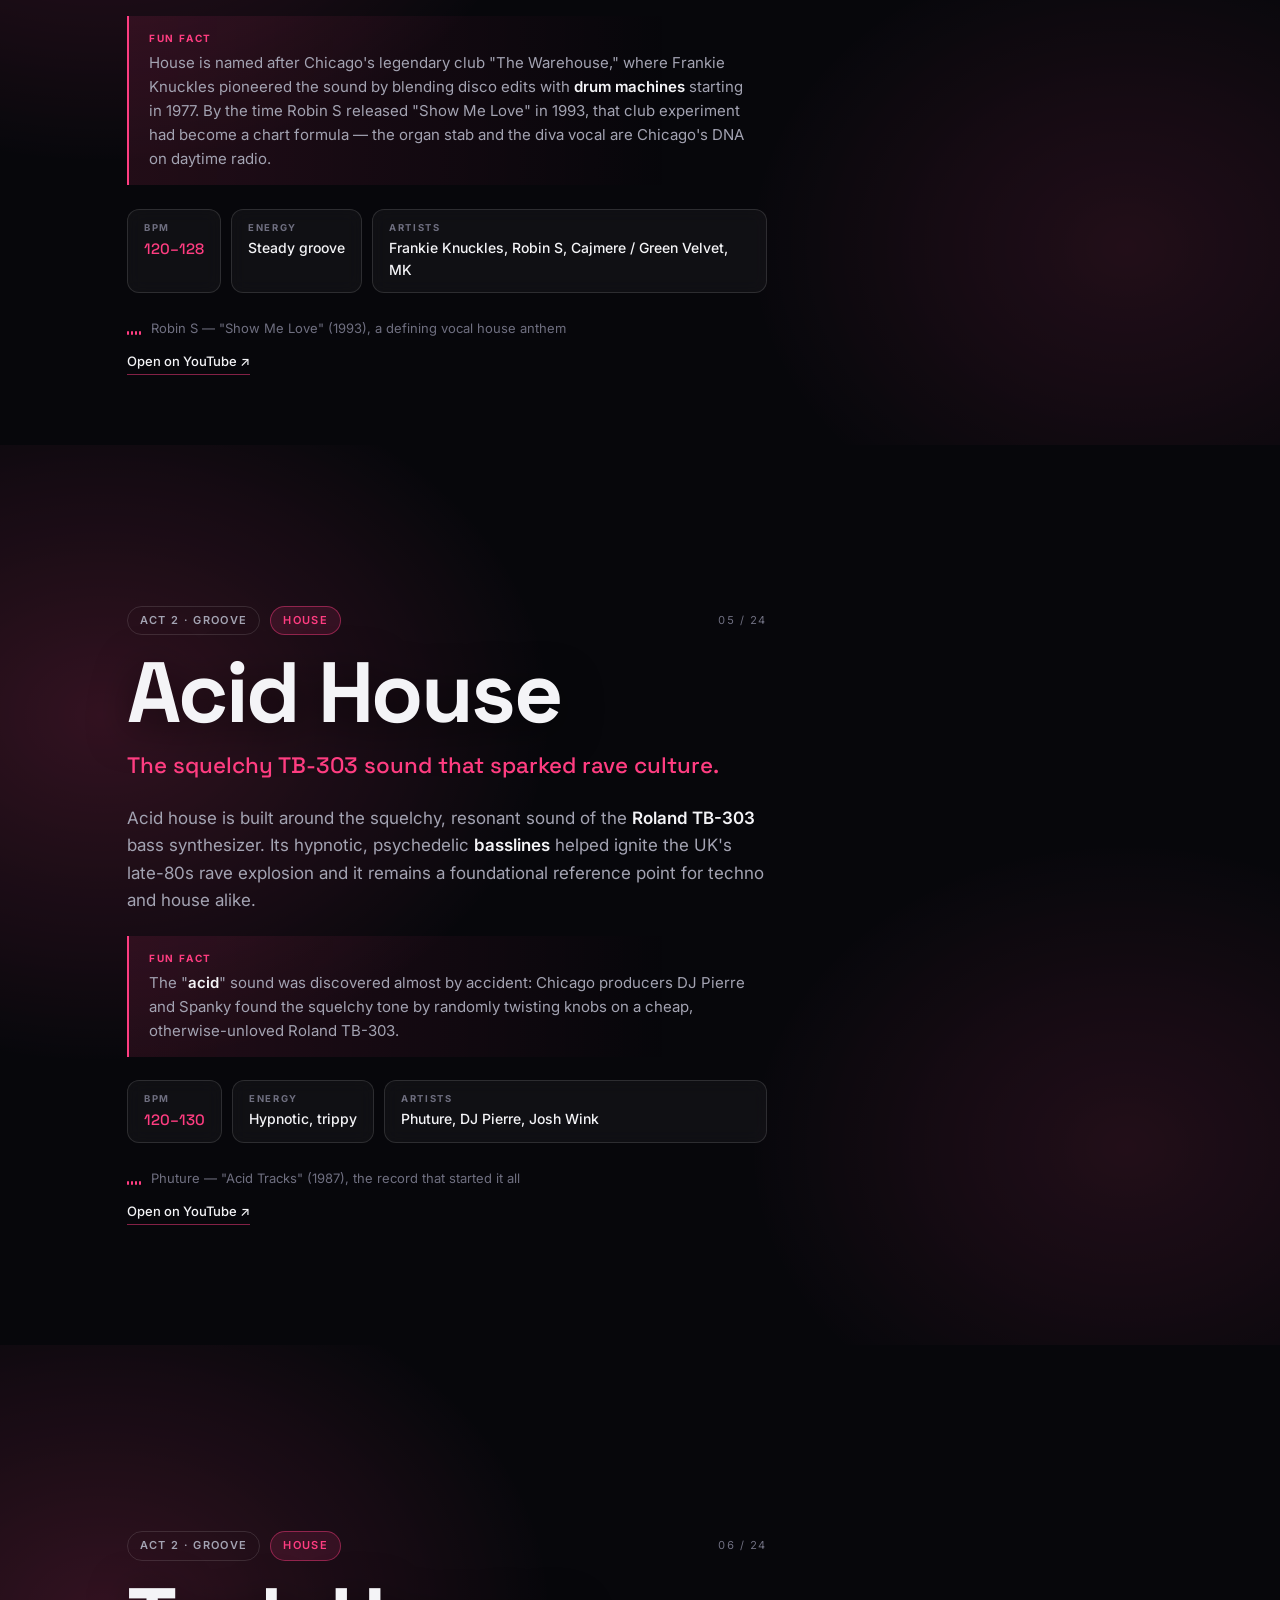
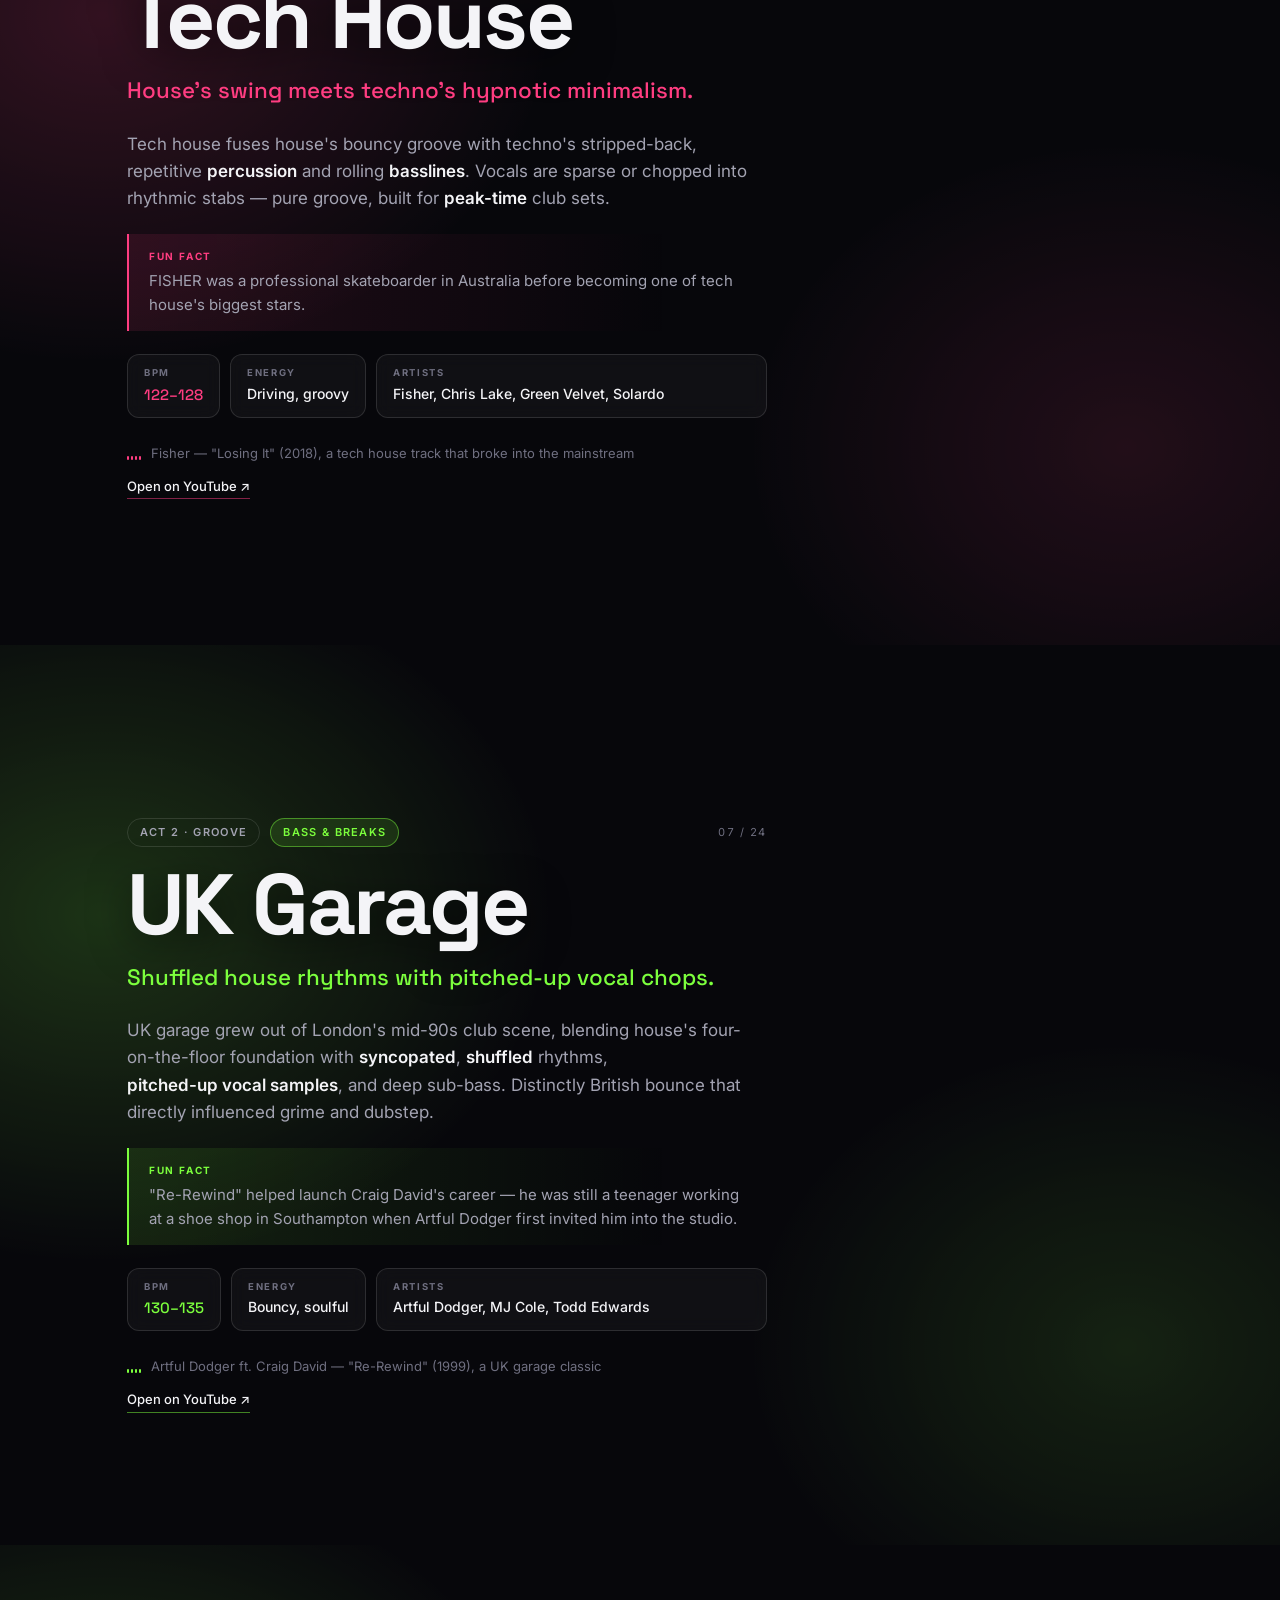
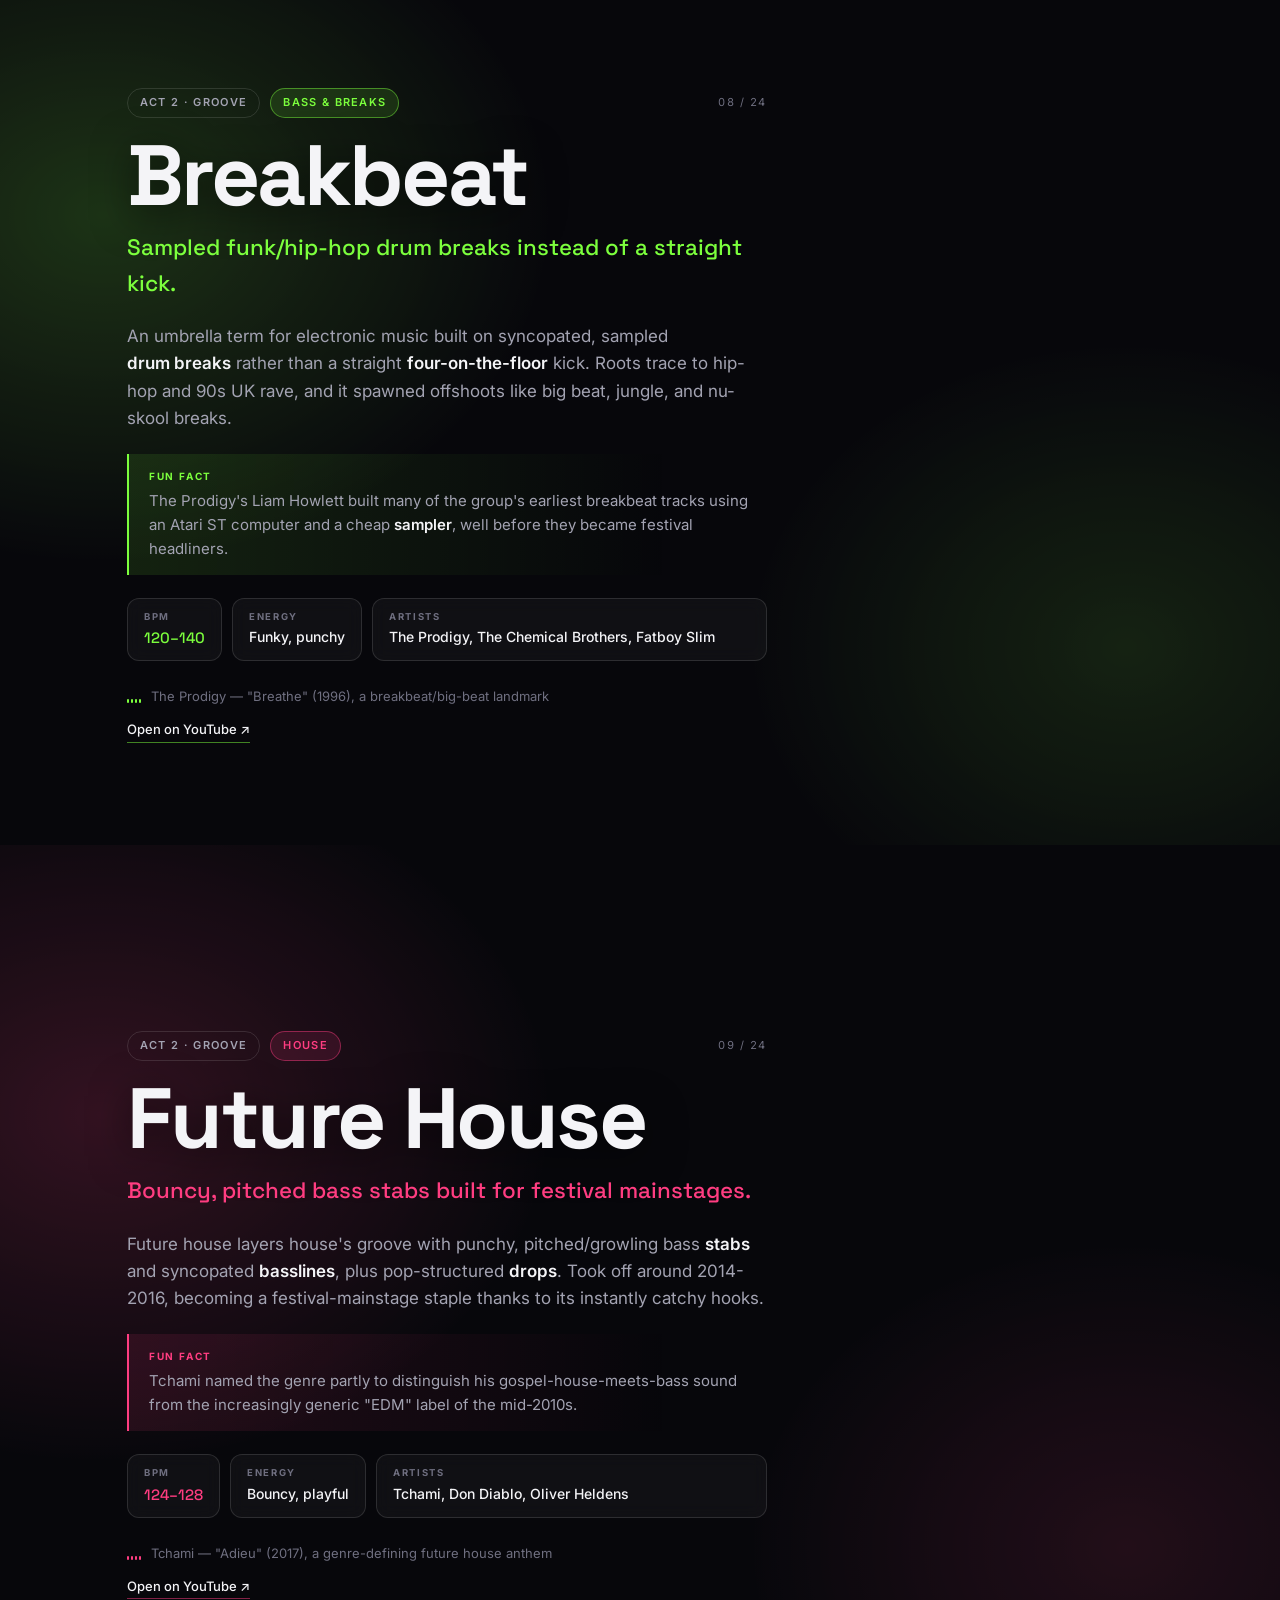
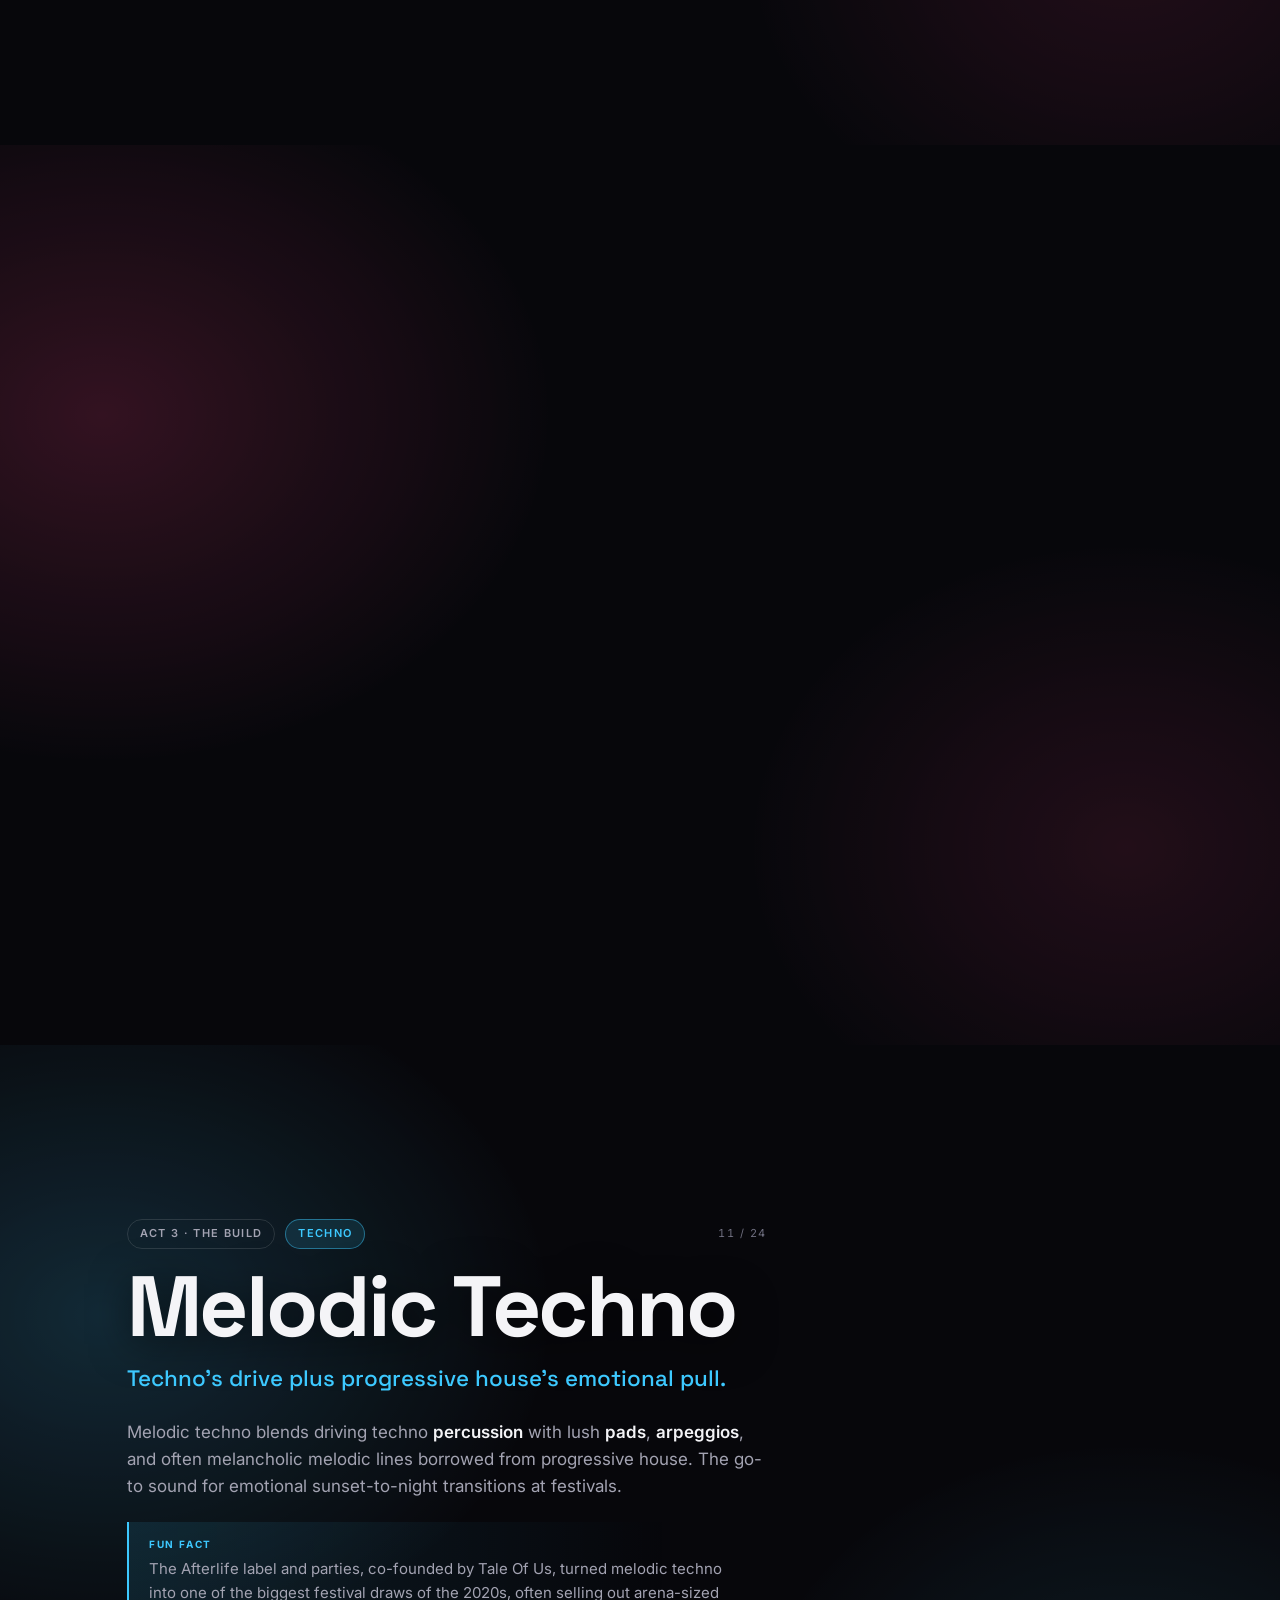
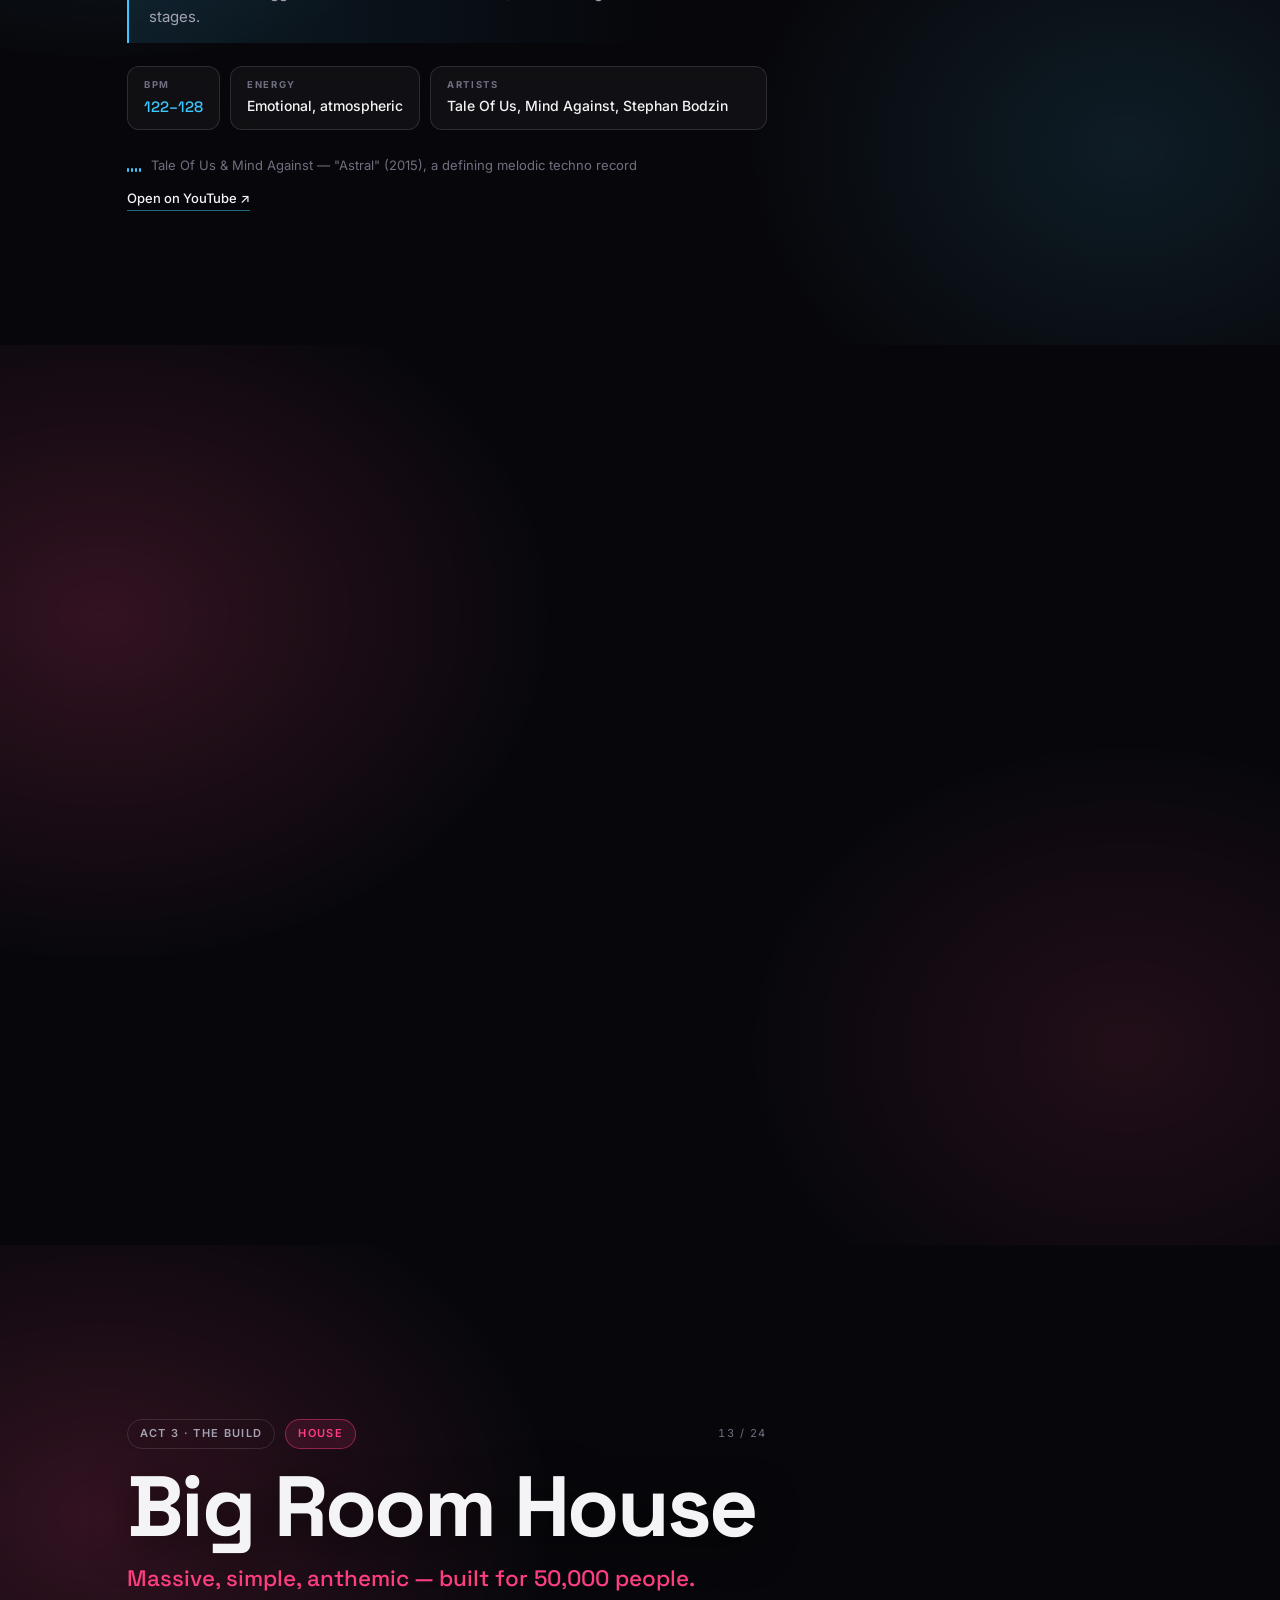
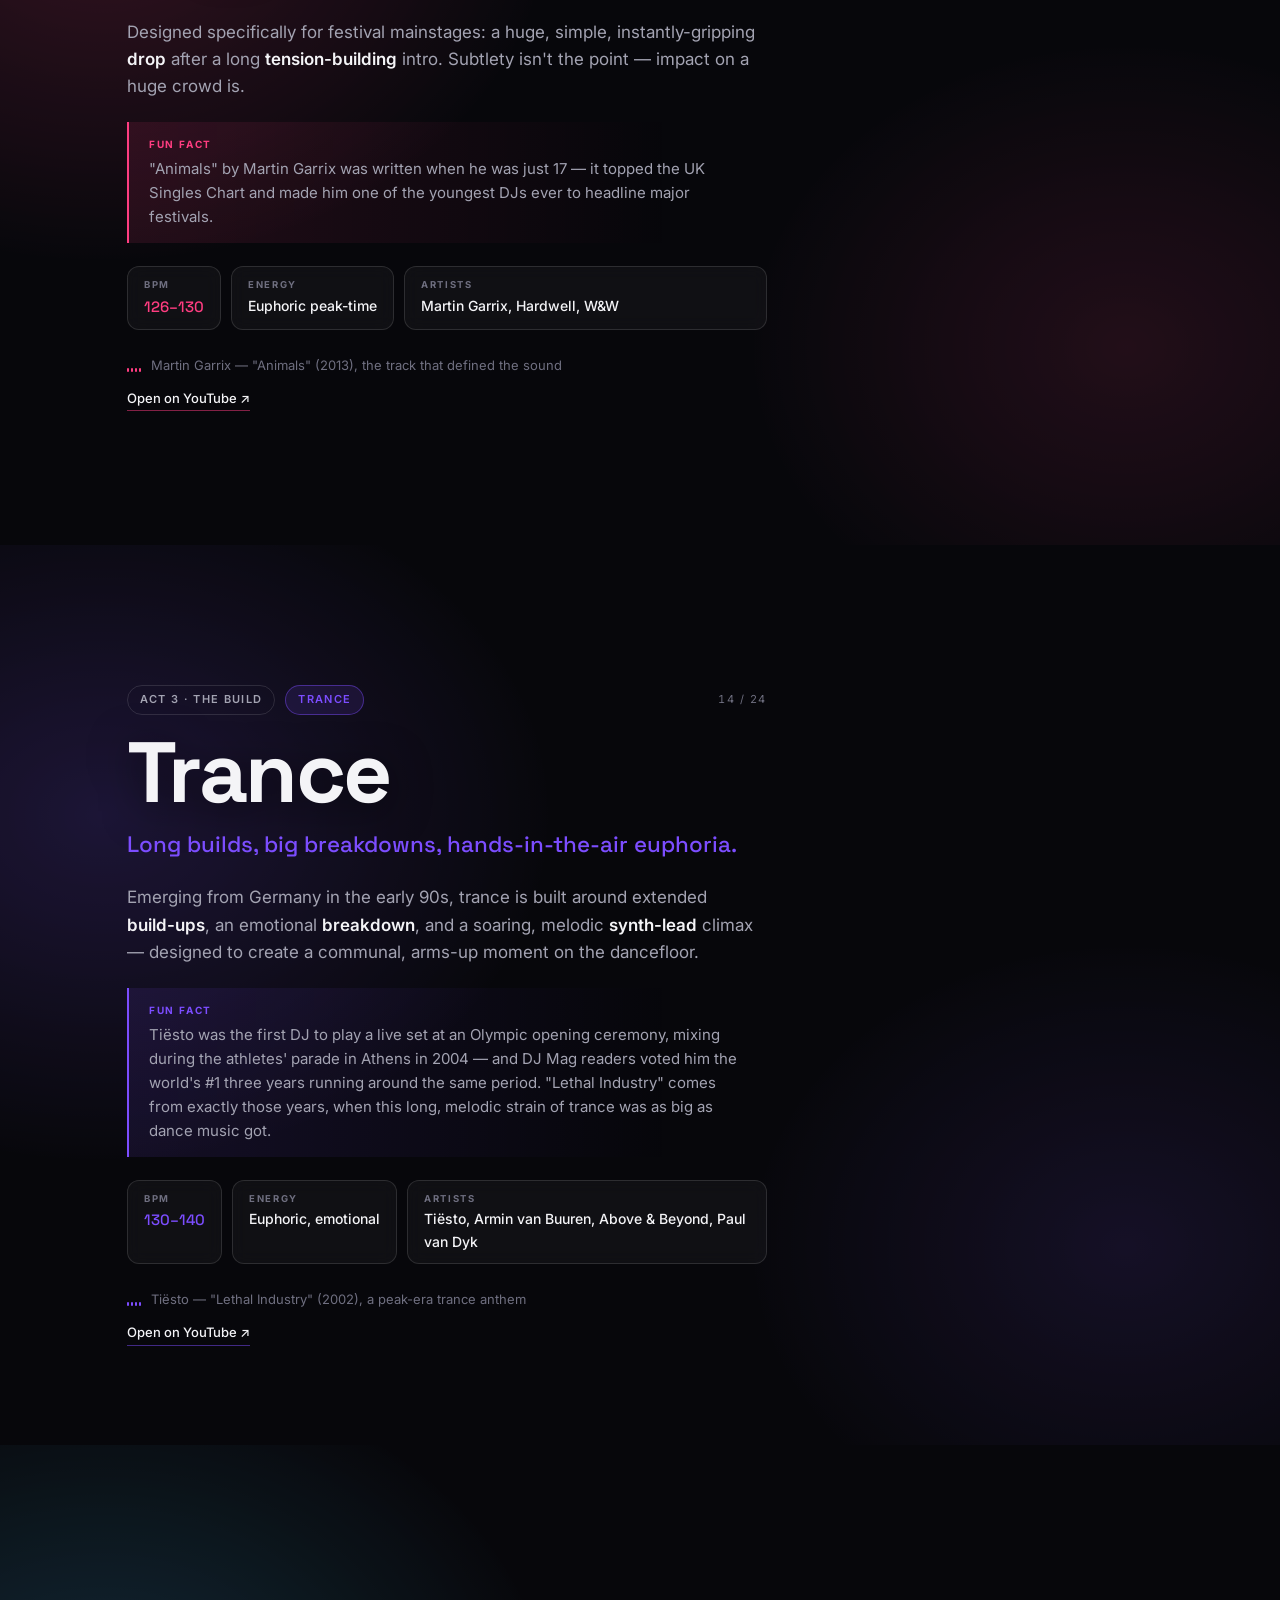
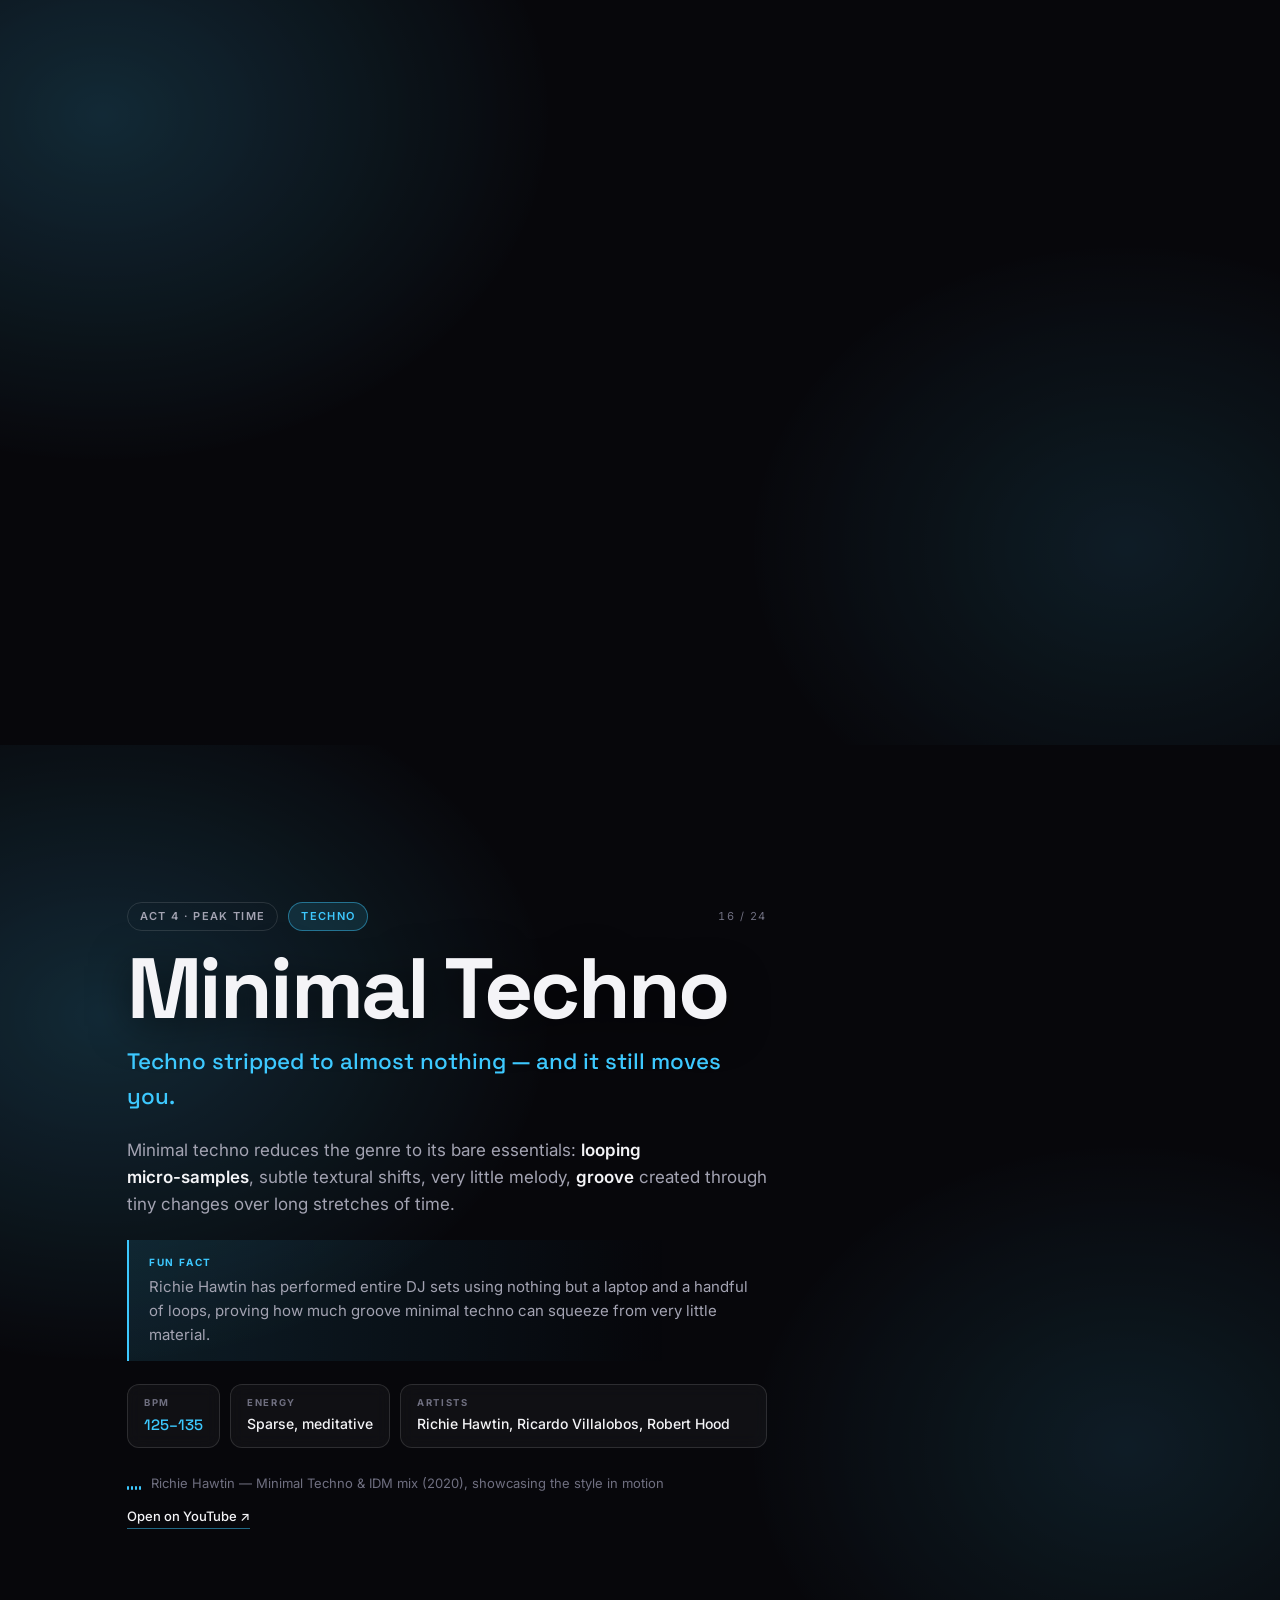
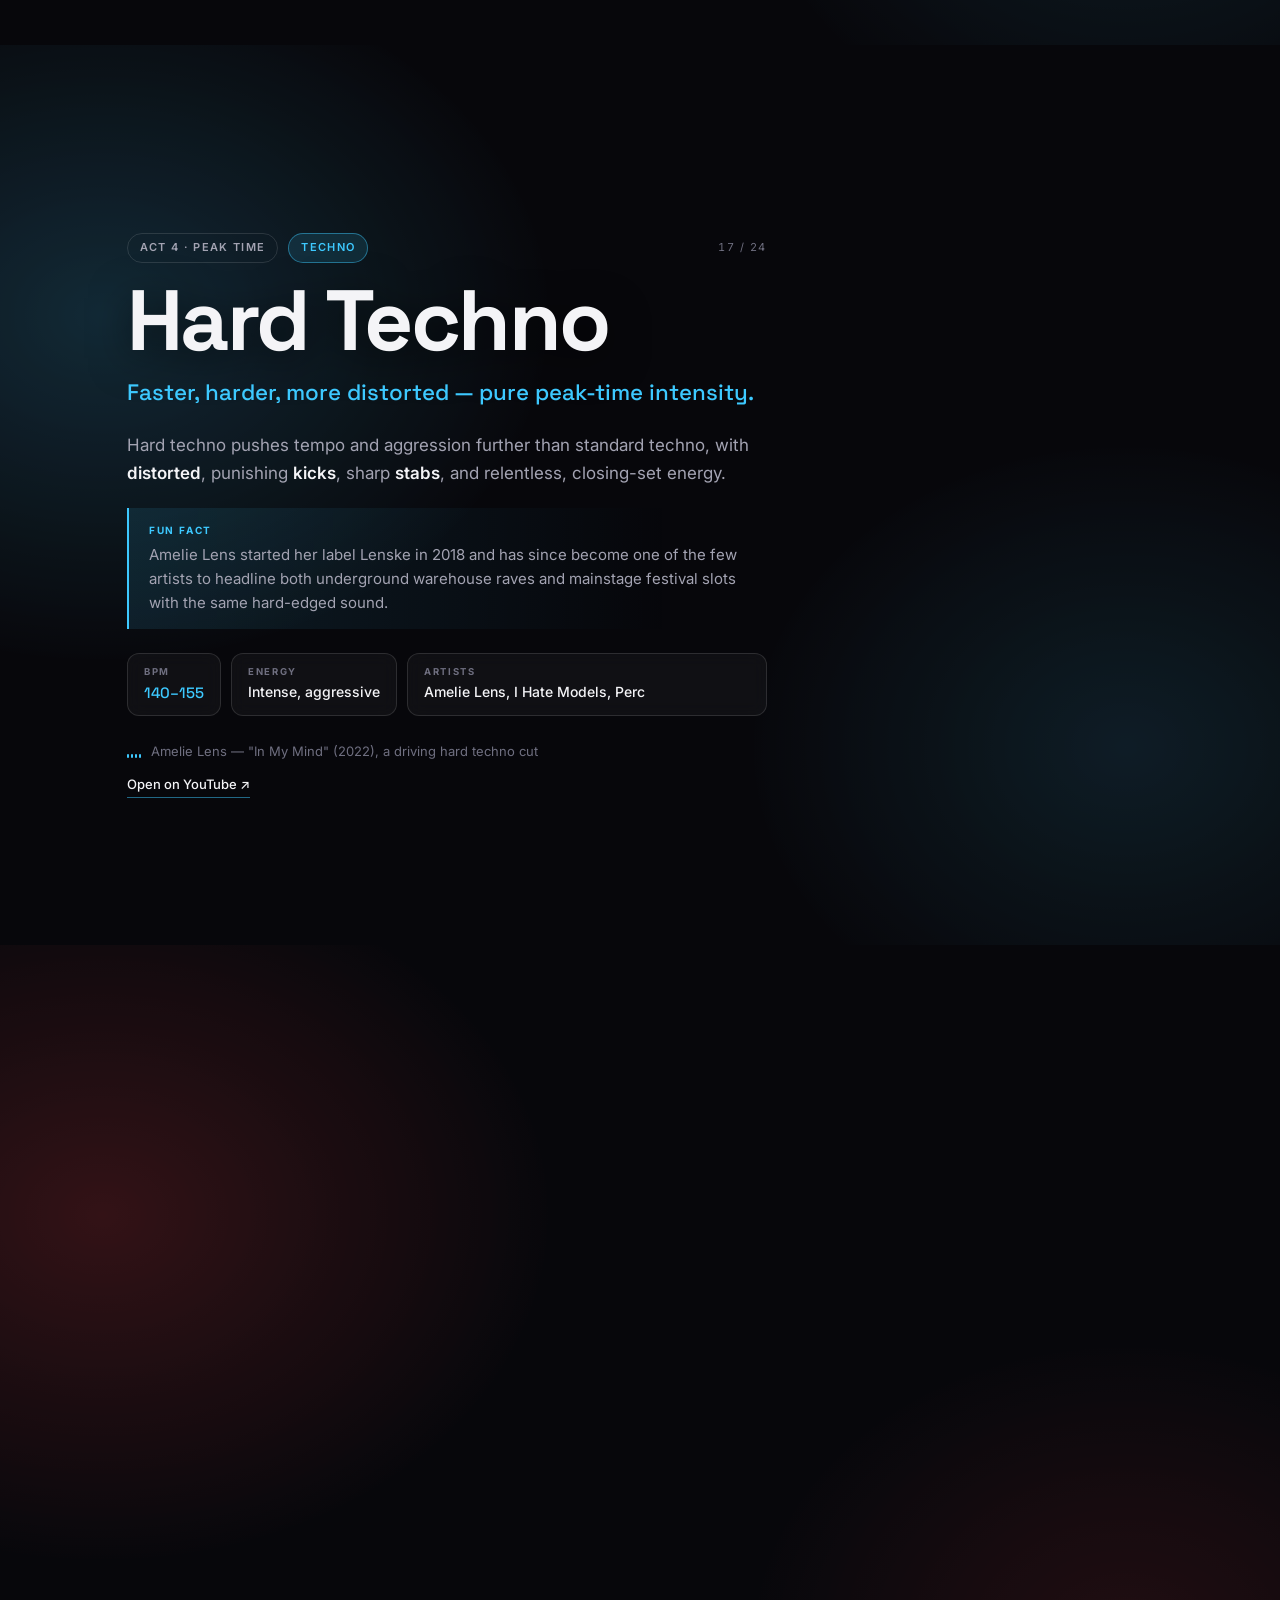
==== commit a1759a52: "Let desktop viewers reach YouTube's Skip Ad button Desktop had no escape from a pre-roll. The iframe" ====
--- a/index.html
+++ b/index.html
@@ -48,6 +48,11 @@
               aria-label="Turn sound on" aria-pressed="false">
         <svg class="ic-muted" viewBox="0 0 24 24" aria-hidden="true"><path d="M4 9v6h4l5 4V5L8 9H4z"/><path d="M17 9l4 6M21 9l-4 6"/></svg>
         <svg class="ic-loud" viewBox="0 0 24 24" aria-hidden="true"><path d="M4 9v6h4l5 4V5L8 9H4z"/><path d="M16.5 8.5a5 5 0 010 7M19 6a8.5 8.5 0 010 12"/></svg>
+      </button>
+      <button class="iconbtn iconbtn--player" id="player-toggle" type="button"
+              aria-label="Enable video controls, so you can skip an ad"
+              data-i18n-aria-label="playerToggle" aria-pressed="false">
+        <svg viewBox="0 0 24 24" aria-hidden="true"><path d="M5 3l14 9-14 9V3z"/></svg>
       </button>
       <button class="iconbtn iconbtn--lang" id="lang-toggle" type="button" aria-label="Prepnúť na slovenčinu">SK</button>
     </span>
--- a/css/styles.css
+++ b/css/styles.css
@@ -456,6 +456,11 @@
   border: 0;
   pointer-events: none;
 }
+
+/* Decorative layers sit above the iframe, so they must never intercept a click
+   — otherwise they swallow the taps meant for YouTube's Skip Ad button. */
+.genre__scrim,
+.genre__aurora { pointer-events: none; }
 
 .genre__scrim {
   position: absolute;
@@ -834,6 +839,24 @@
   font-variant-numeric: tabular-nums;
 }
 
+/* Opt-in player interaction. The desktop video is full-bleed, so making it
+   permanently clickable would mean every click on empty background paused the
+   music — including the click that dismisses a glossary popover. Off by default;
+   the topbar button hands control over when there is an ad to skip. */
+body.player-interactive .genre.is-current .genre__video iframe { pointer-events: auto; }
+body.player-interactive .genre.is-current .genre__video { cursor: pointer; }
+
+/* .genre__content spans the full width and paints above the video, so on its own
+   the rule above achieves nothing — every click still lands on the text layer.
+   While the toggle is on, empty content area passes clicks through; the things
+   worth clicking keep taking them. */
+body.player-interactive .genre.is-current .genre__content { pointer-events: none; }
+body.player-interactive .genre.is-current .genre__content a,
+body.player-interactive .genre.is-current .genre__content button { pointer-events: auto; }
+
+.iconbtn--player svg { width: 13px; height: 13px; fill: currentColor; stroke: none; }
+body.player-interactive .iconbtn--player { border-color: var(--now-accent); color: var(--now-accent); }
+
 /* ============================ GLOSSARY ============================ */
 
 /* Marked terms carry no line at rest — an underline every few words shreds the
@@ -942,7 +965,20 @@
     transform: none;
   }
 
-  .genre__scrim { background: linear-gradient(to bottom, transparent 40%, rgba(7, 7, 11, 0.85)); }
+  /* Only the section on screen accepts taps. The others are opacity:0 but still
+     laid out, so leaving them interactive would mean tapping an invisible video. */
+  .genre.is-current .genre__video iframe { pointer-events: auto; }
+
+  /* The player is already interactive here, so the opt-in toggle would do
+     nothing — drop it rather than crowd the narrowest toolbar with a no-op. */
+  .iconbtn--player { display: none; }
+
+  /* The scrim sits above the iframe, so it would swallow every tap. Keep it
+     decorative only and let the controls underneath receive them. */
+  .genre__scrim {
+    background: linear-gradient(to bottom, transparent 40%, rgba(7, 7, 11, 0.85));
+    pointer-events: none;
+  }
   .genre__aurora { display: none; }
   .genre__name { text-shadow: none; }
   .pill--wide { flex-basis: 100%; }
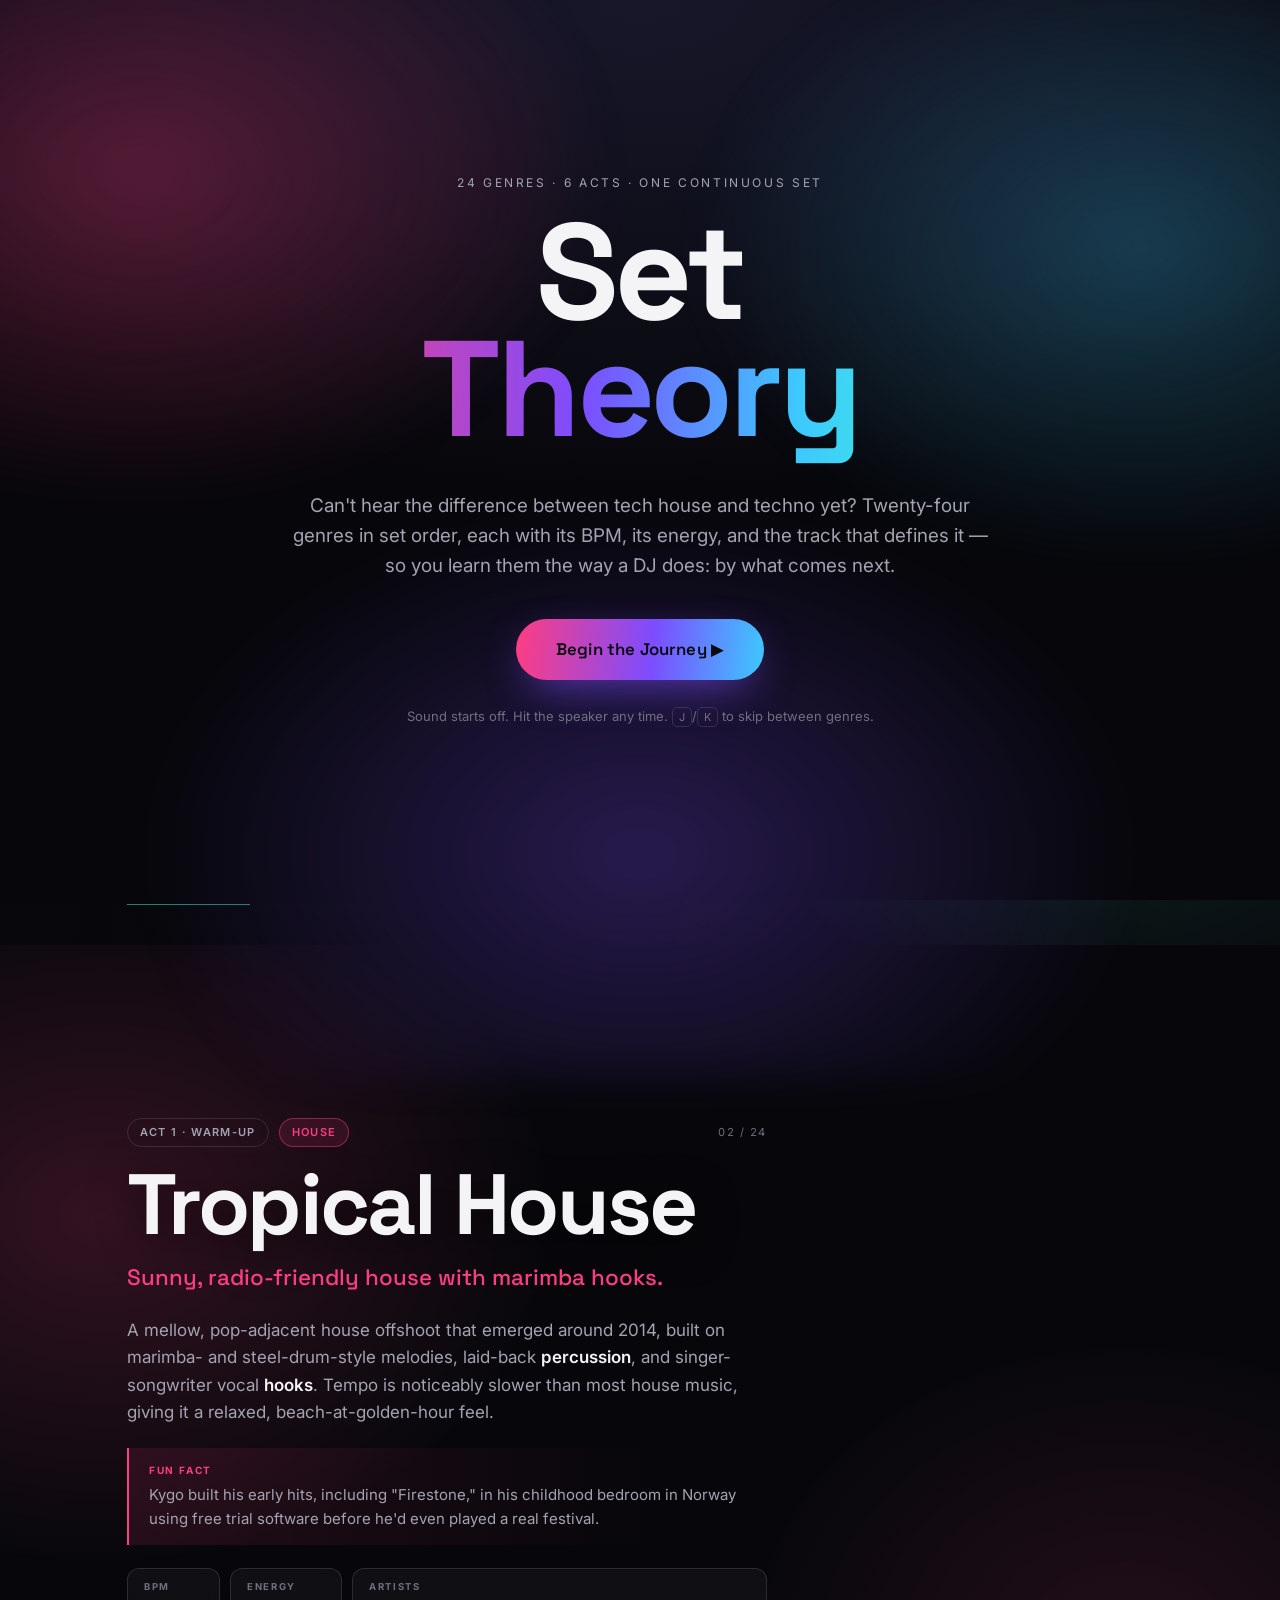
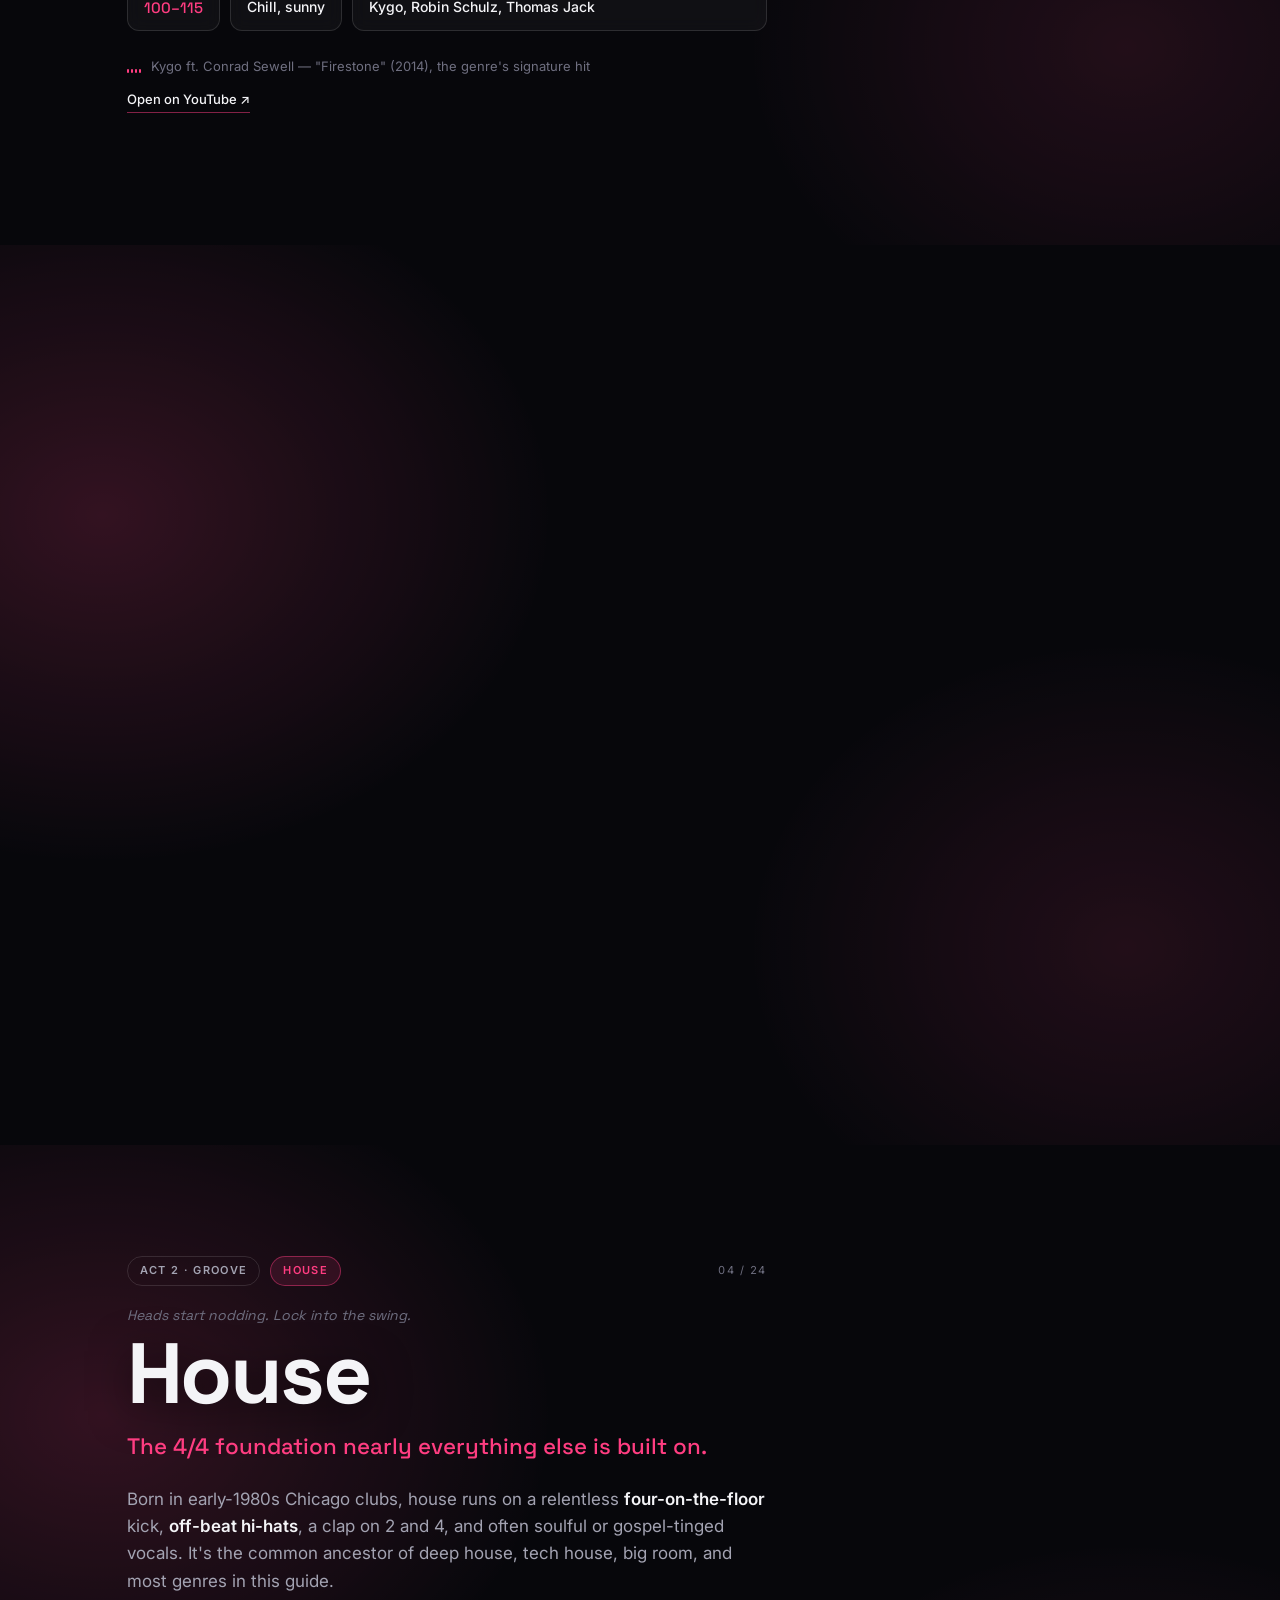
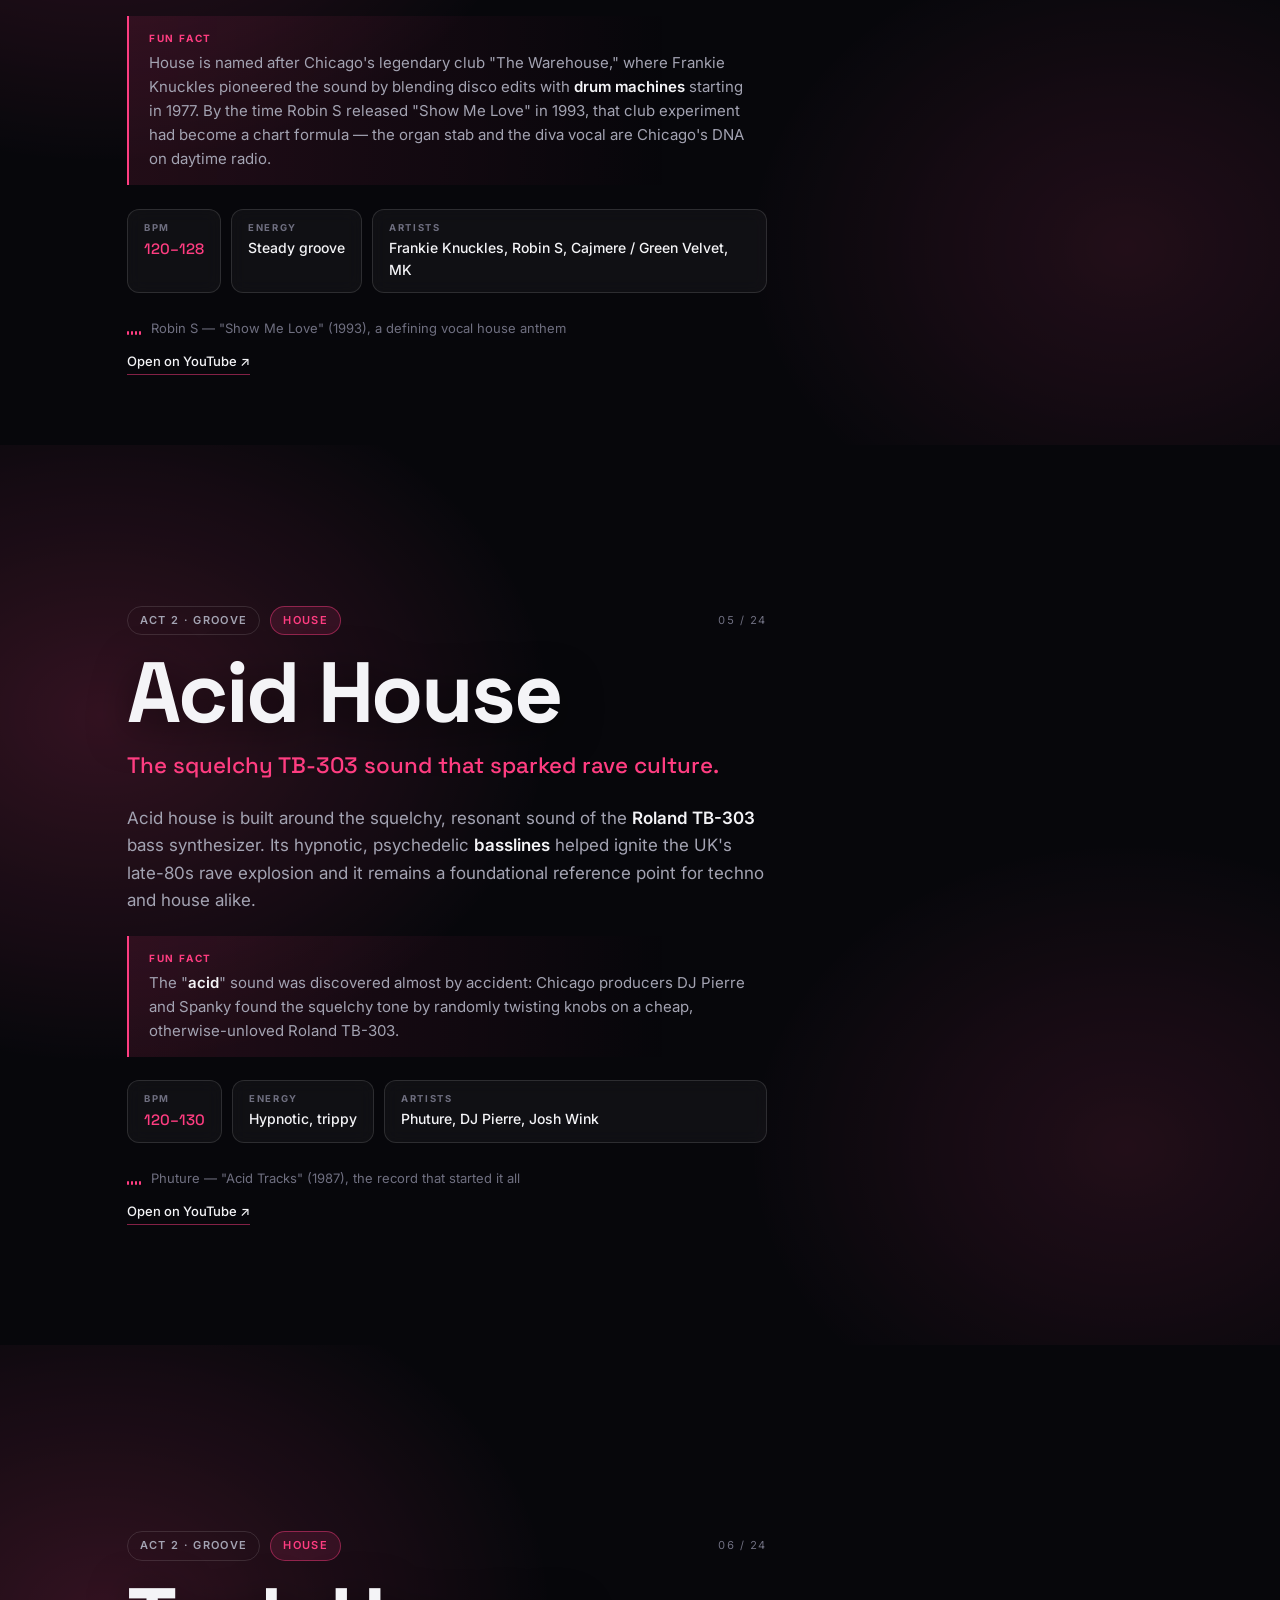
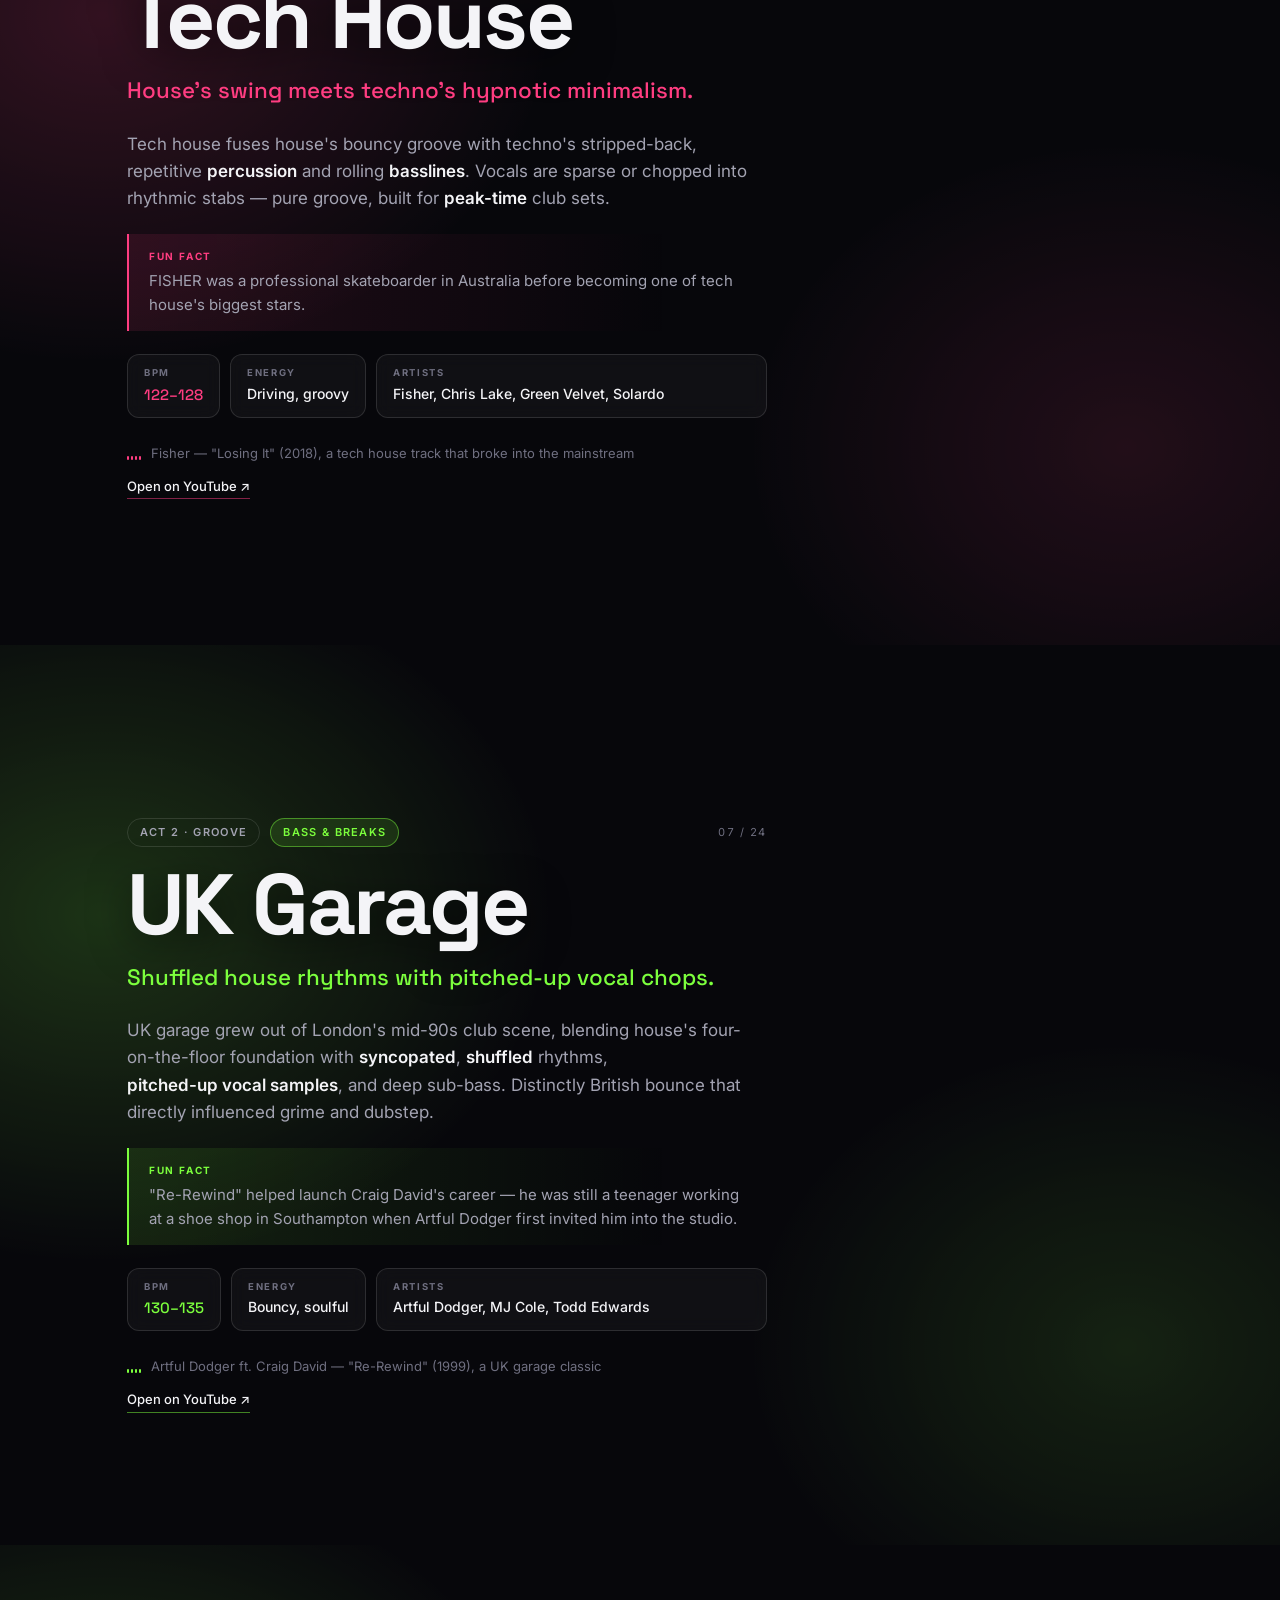
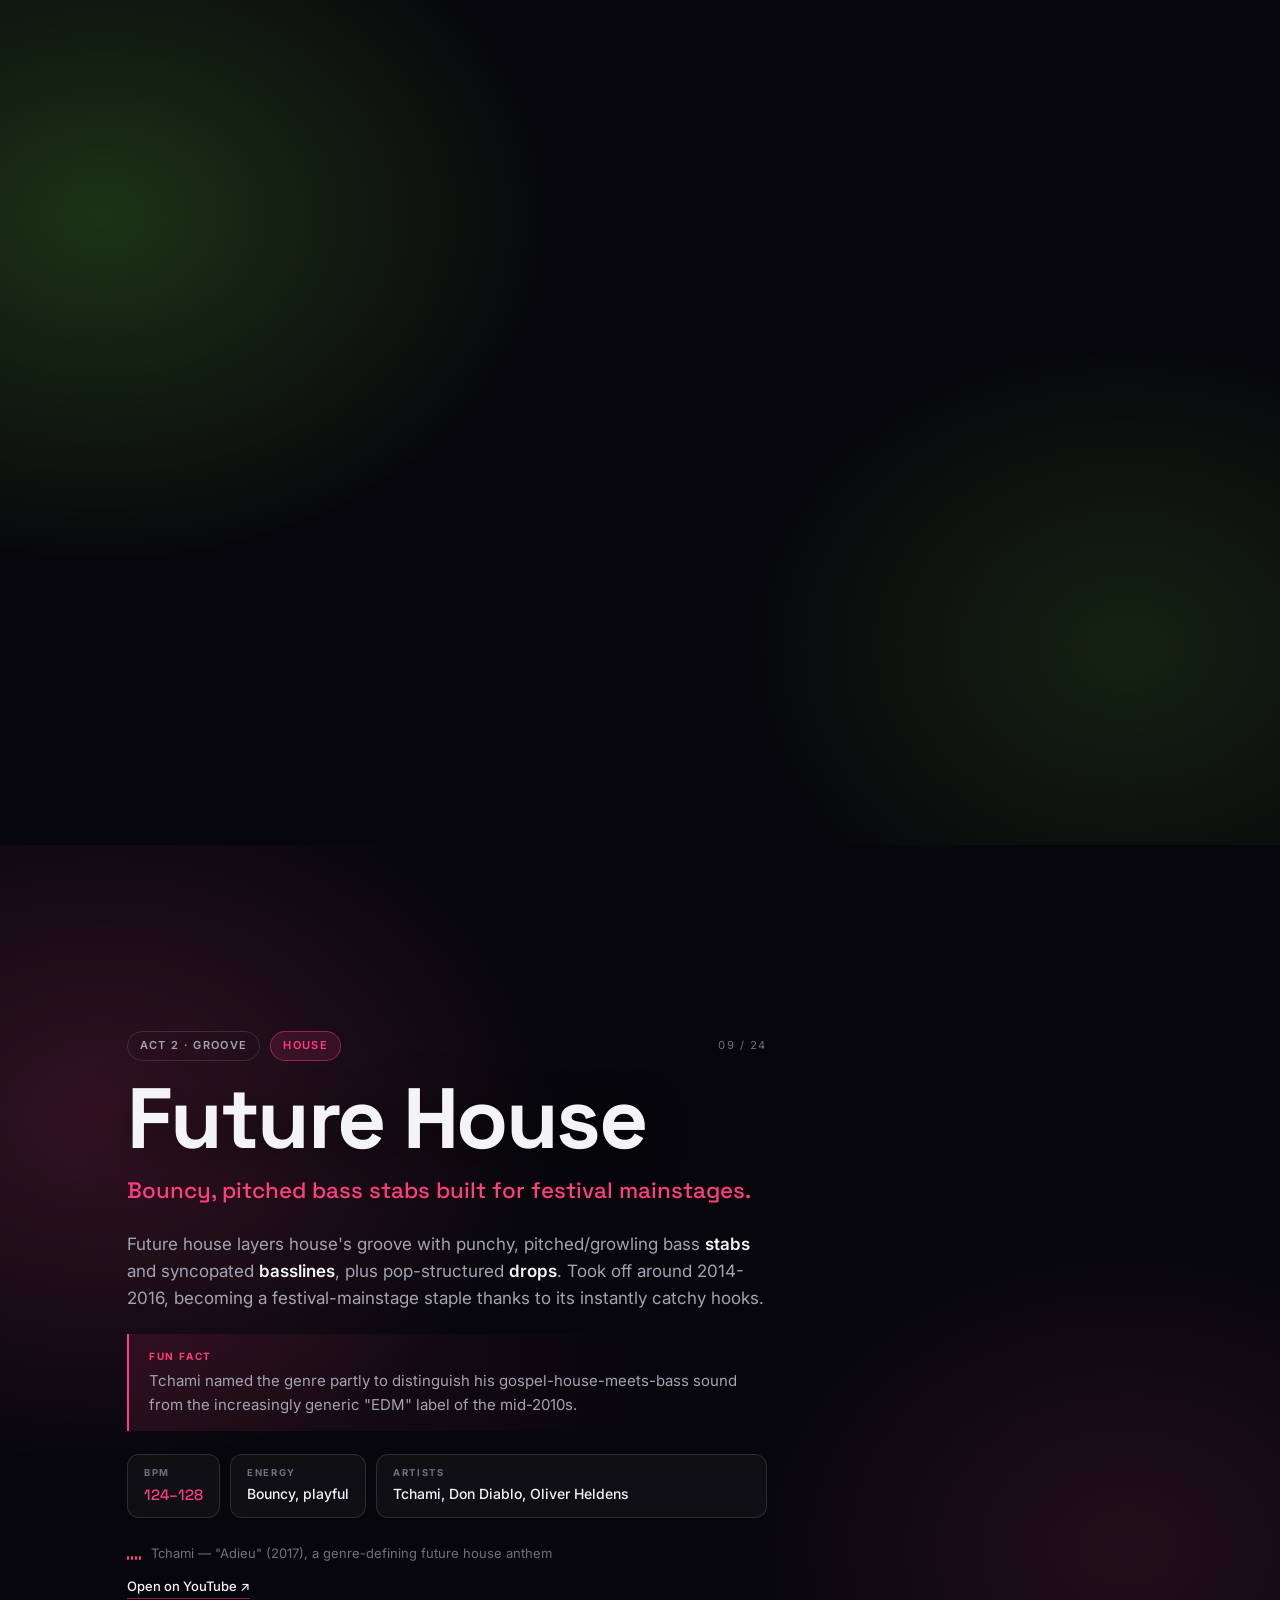
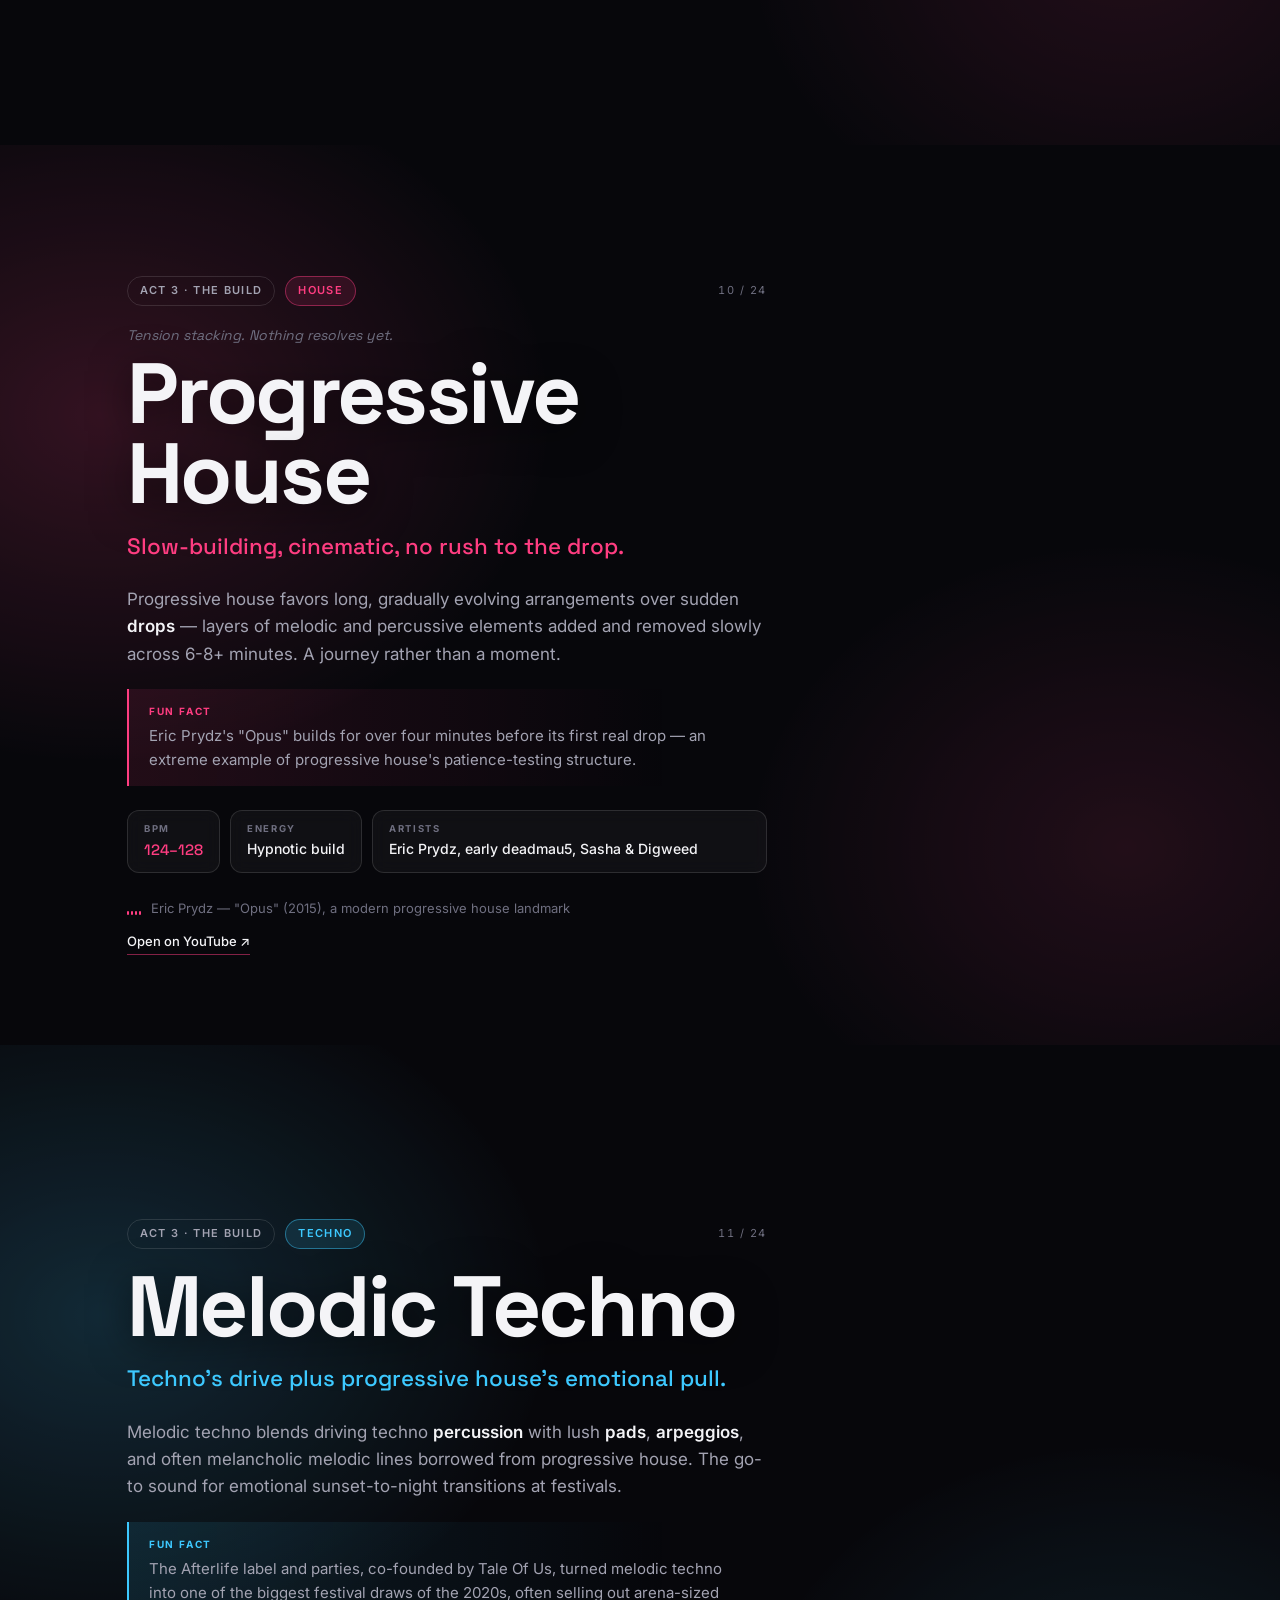
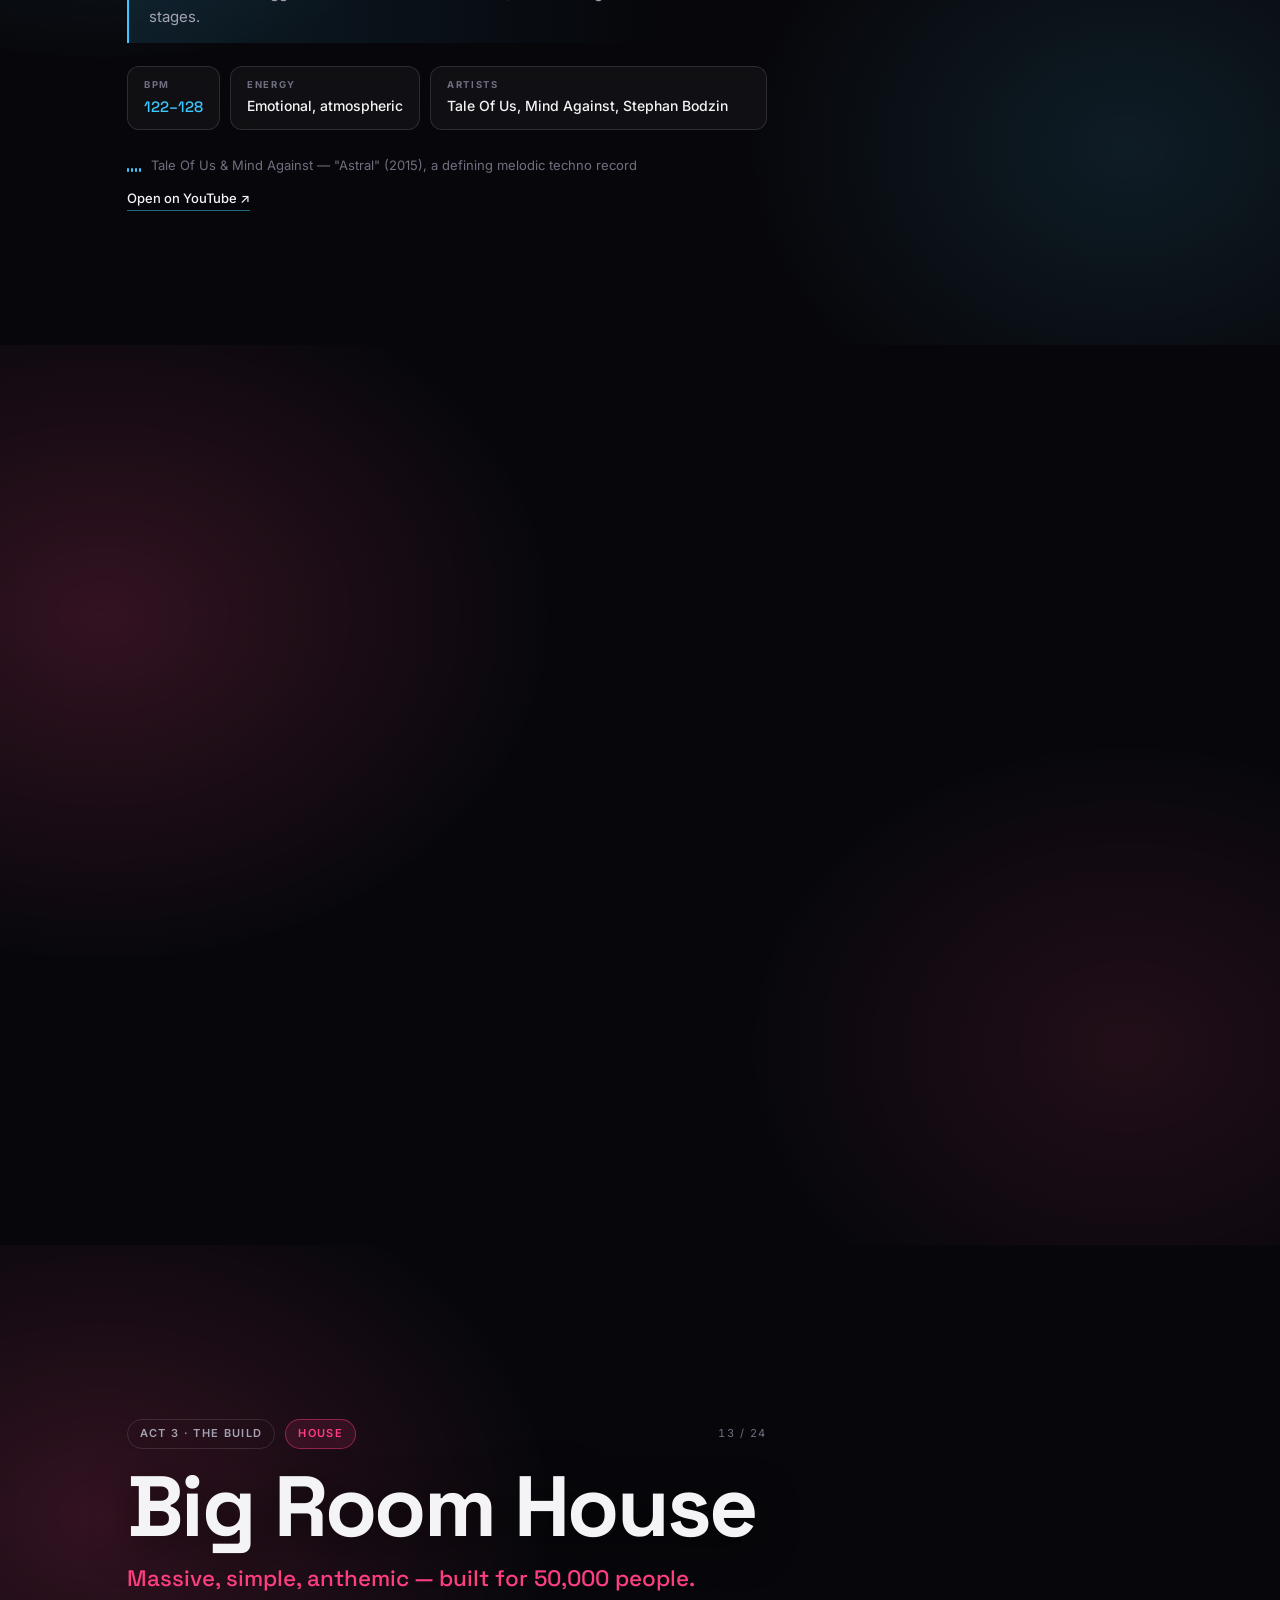
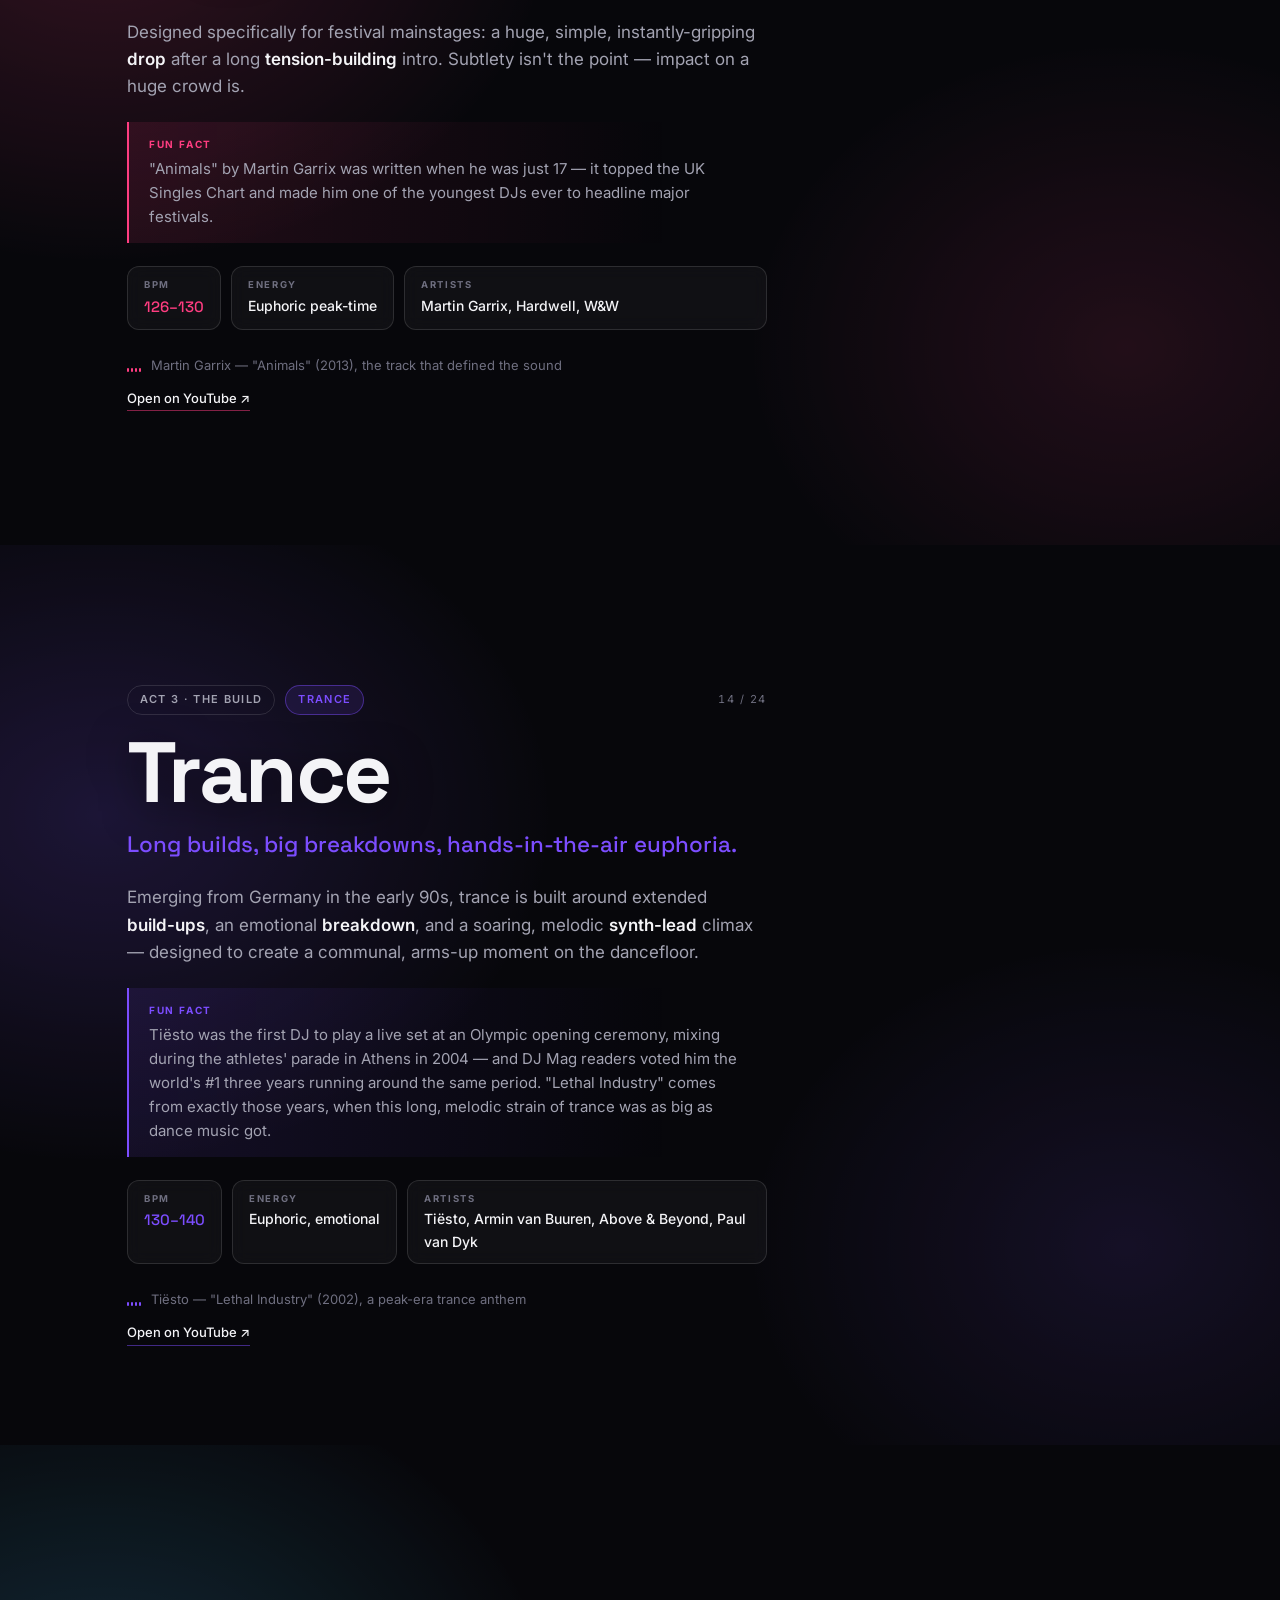
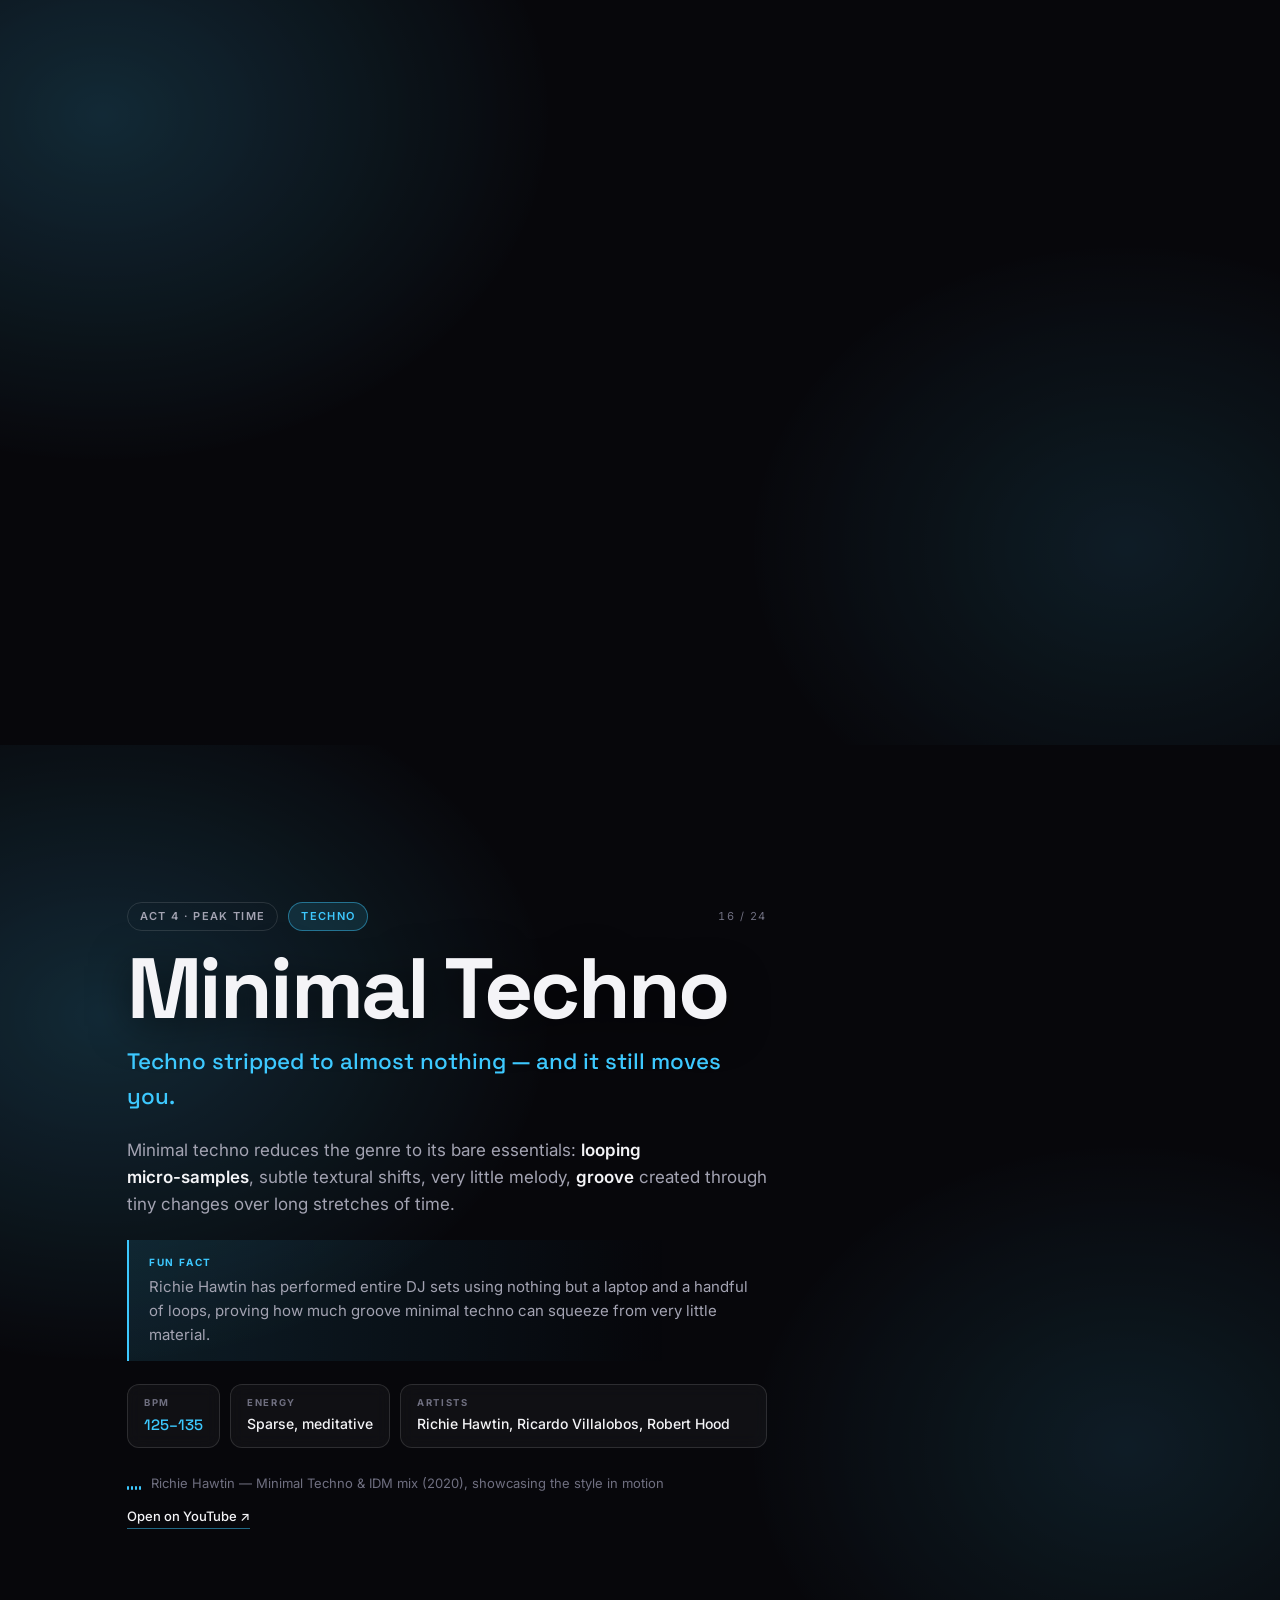
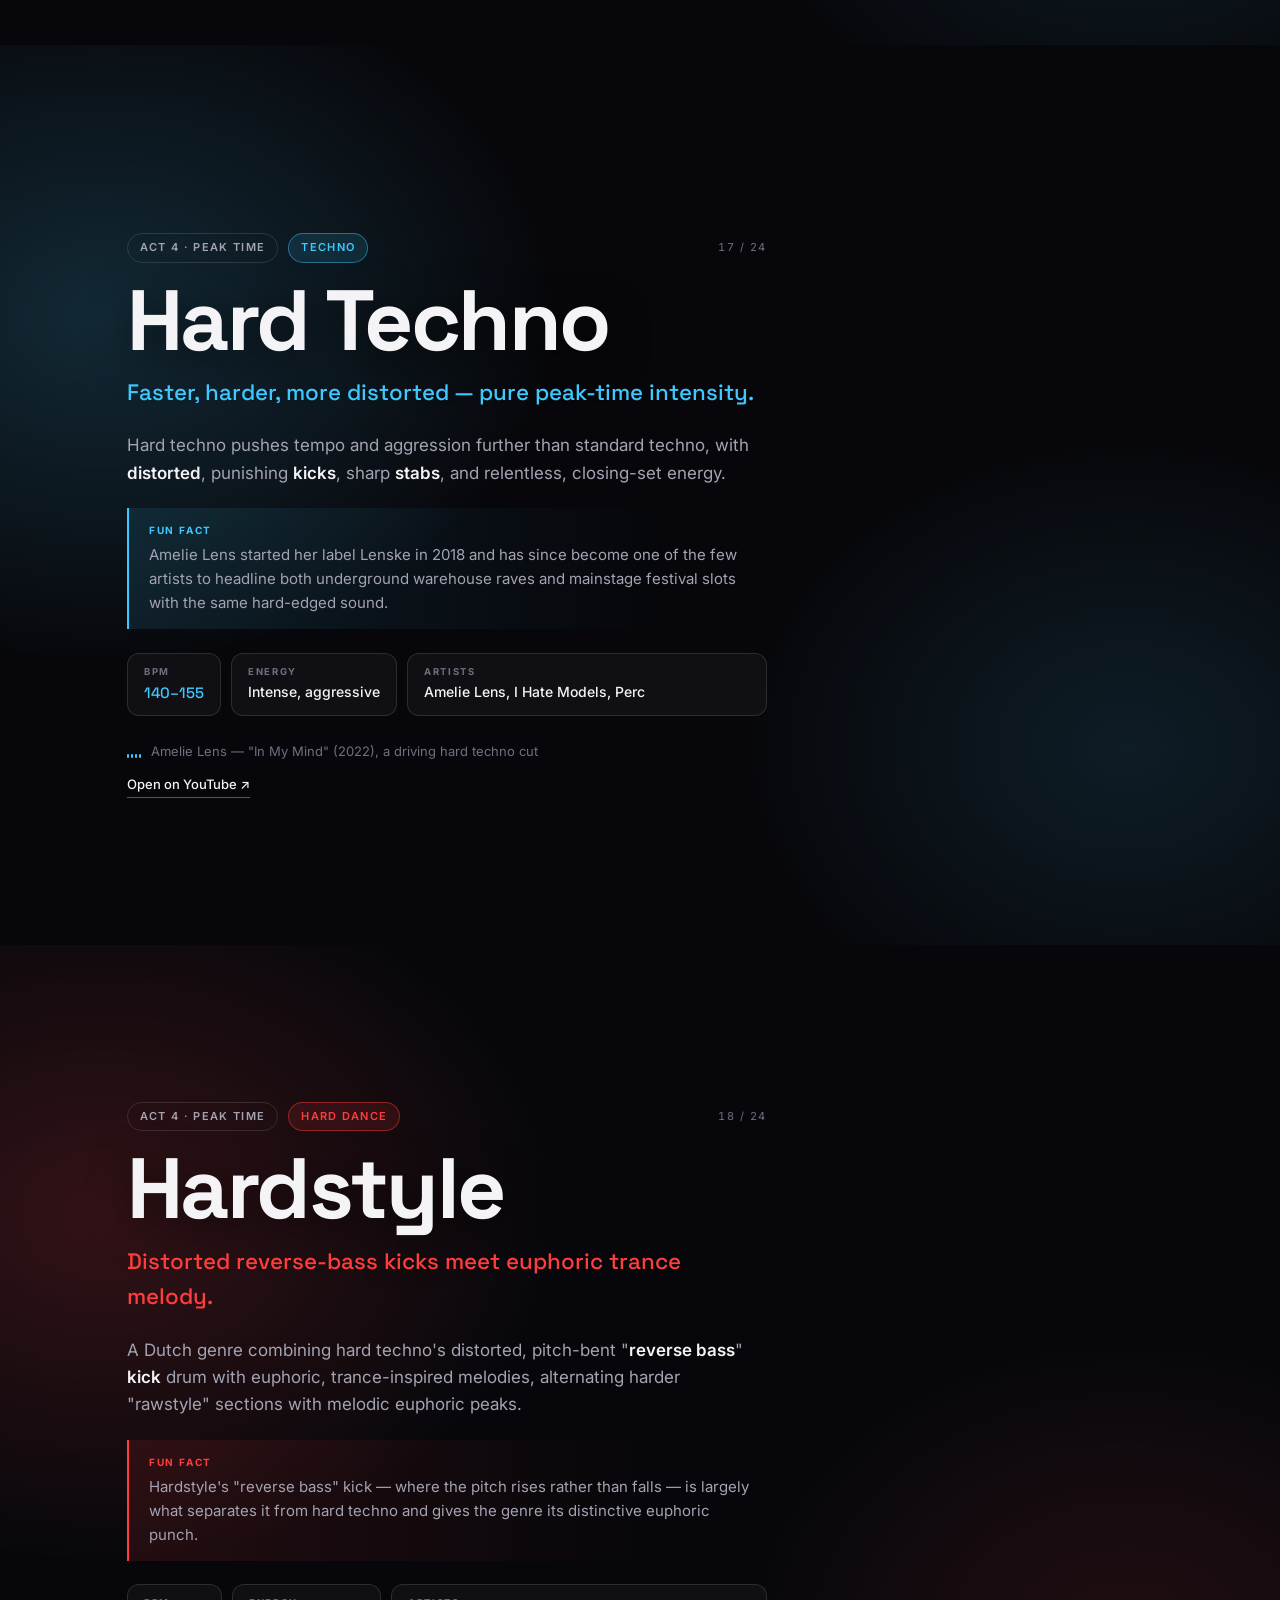
==== commit 2c0080d7: "Use a cursor icon for the player toggle, and give it a real tooltip The play triangle was the wrong " ====
--- a/index.html
+++ b/index.html
@@ -50,9 +50,11 @@
         <svg class="ic-loud" viewBox="0 0 24 24" aria-hidden="true"><path d="M4 9v6h4l5 4V5L8 9H4z"/><path d="M16.5 8.5a5 5 0 010 7M19 6a8.5 8.5 0 010 12"/></svg>
       </button>
       <button class="iconbtn iconbtn--player" id="player-toggle" type="button"
-              aria-label="Enable video controls, so you can skip an ad"
-              data-i18n-aria-label="playerToggle" aria-pressed="false">
-        <svg viewBox="0 0 24 24" aria-hidden="true"><path d="M5 3l14 9-14 9V3z"/></svg>
+              aria-label="Let clicks reach the video — use this to skip an ad"
+              title="Let clicks reach the video — use this to skip an ad"
+              data-i18n-aria-label="playerToggle" data-i18n-title="playerToggle"
+              aria-pressed="false">
+        <svg viewBox="0 0 24 24" aria-hidden="true"><path d="M5 2.5l14.5 9.2-6.3 1.2 3.6 6.6-2.3 1.3-3.6-6.6-4 4.4z"/></svg>
       </button>
       <button class="iconbtn iconbtn--lang" id="lang-toggle" type="button" aria-label="Prepnúť na slovenčinu">SK</button>
     </span>
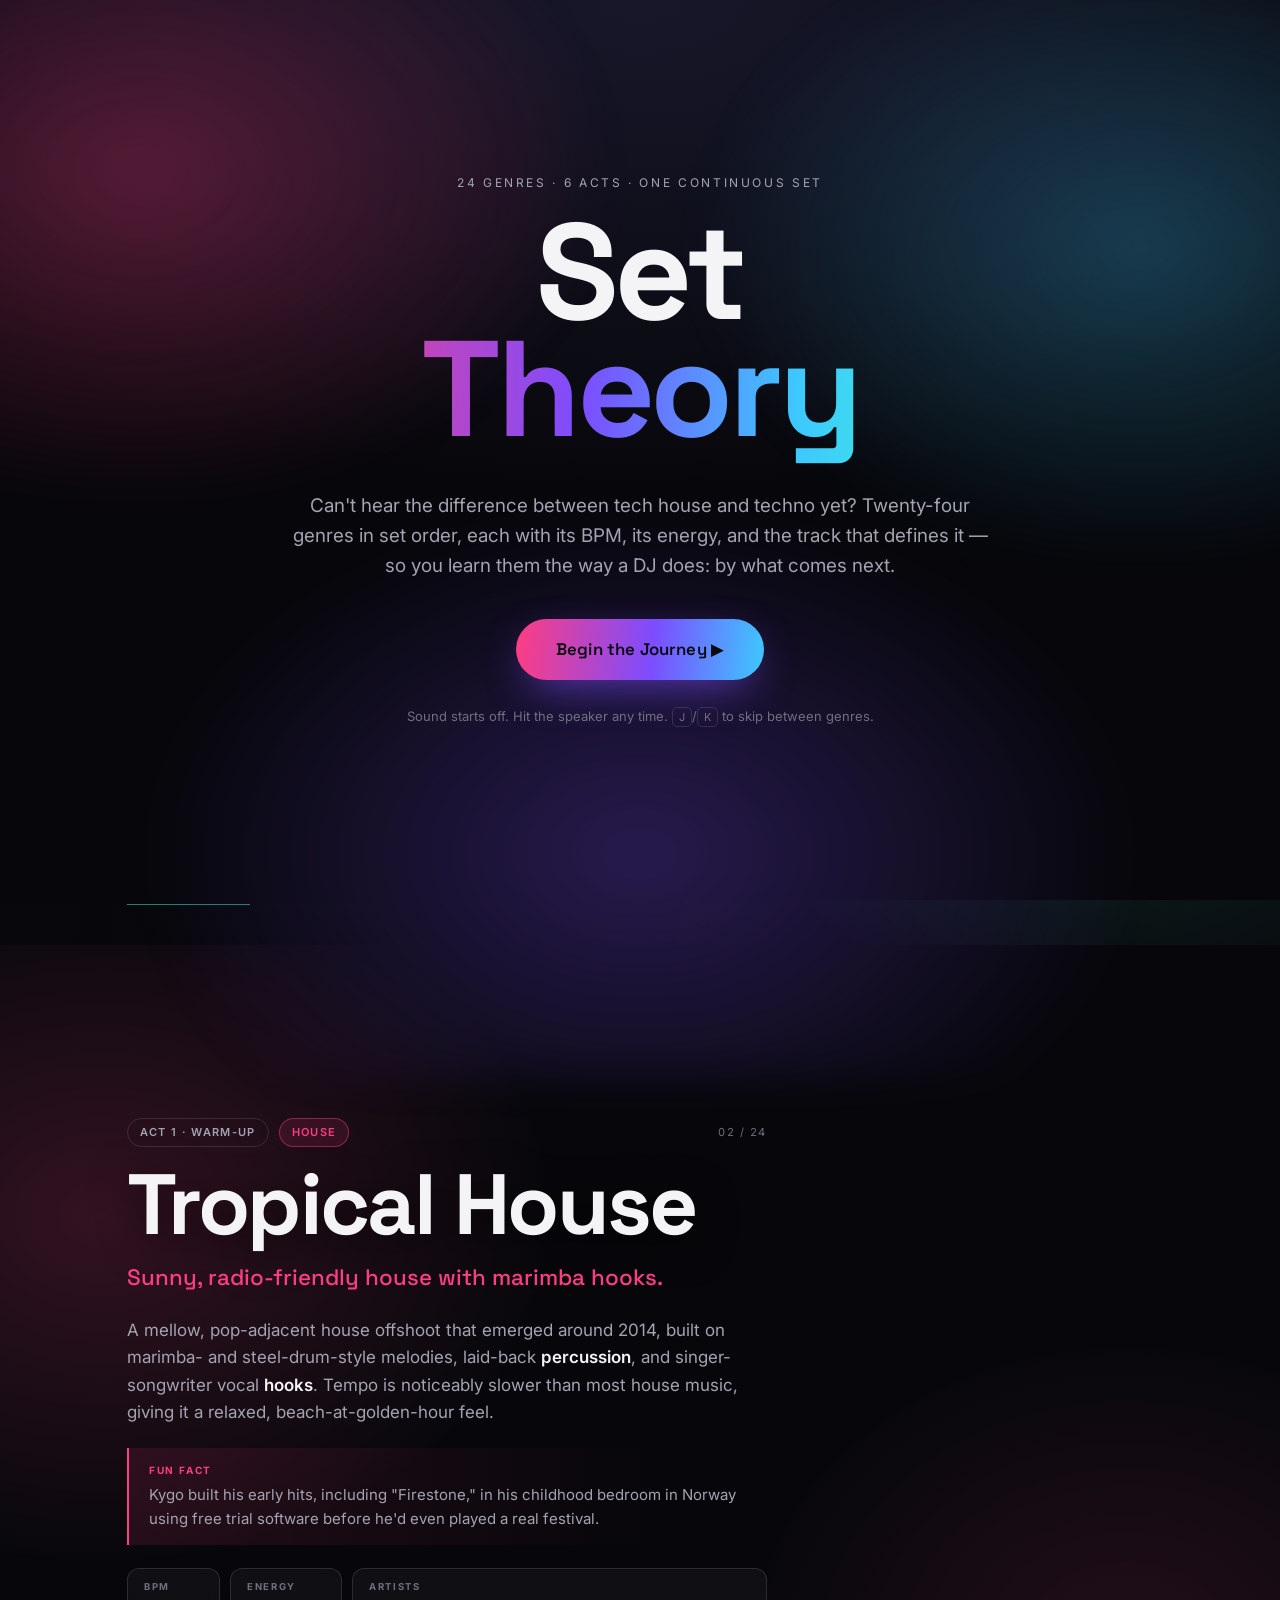
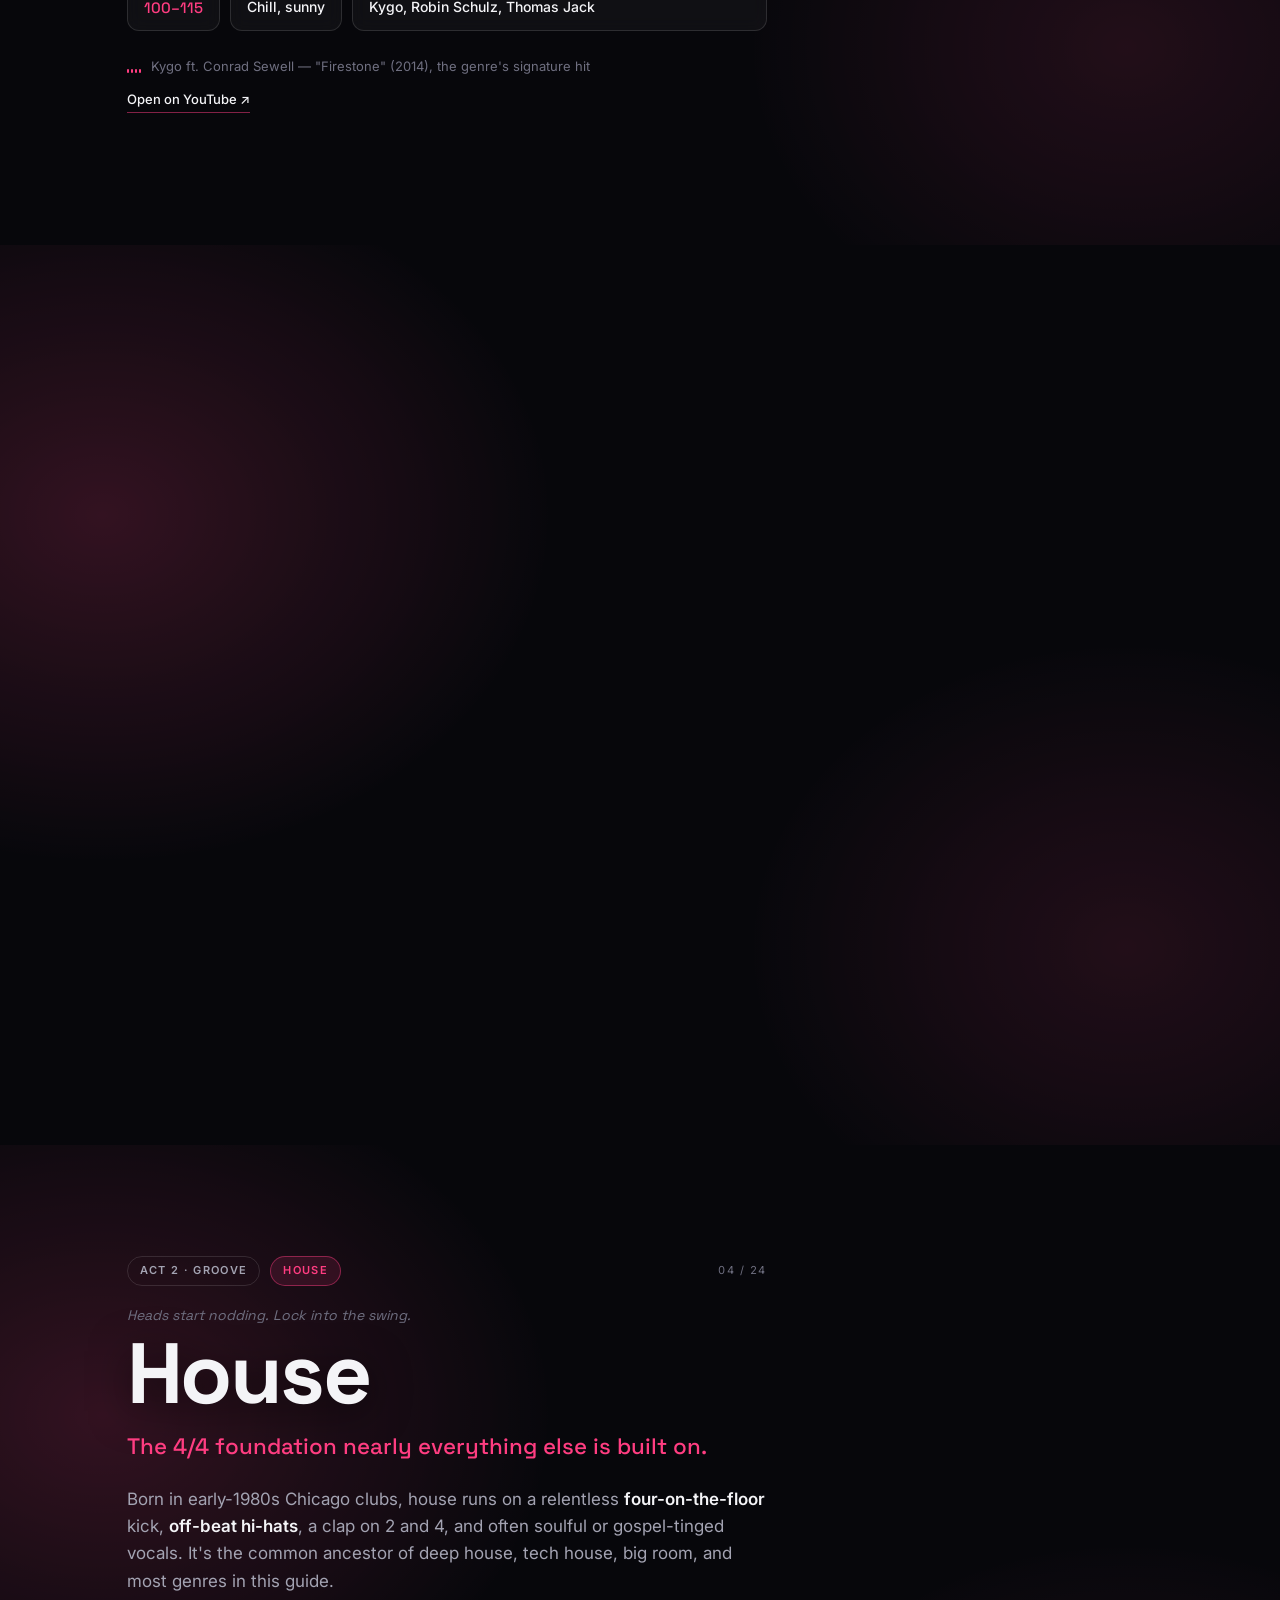
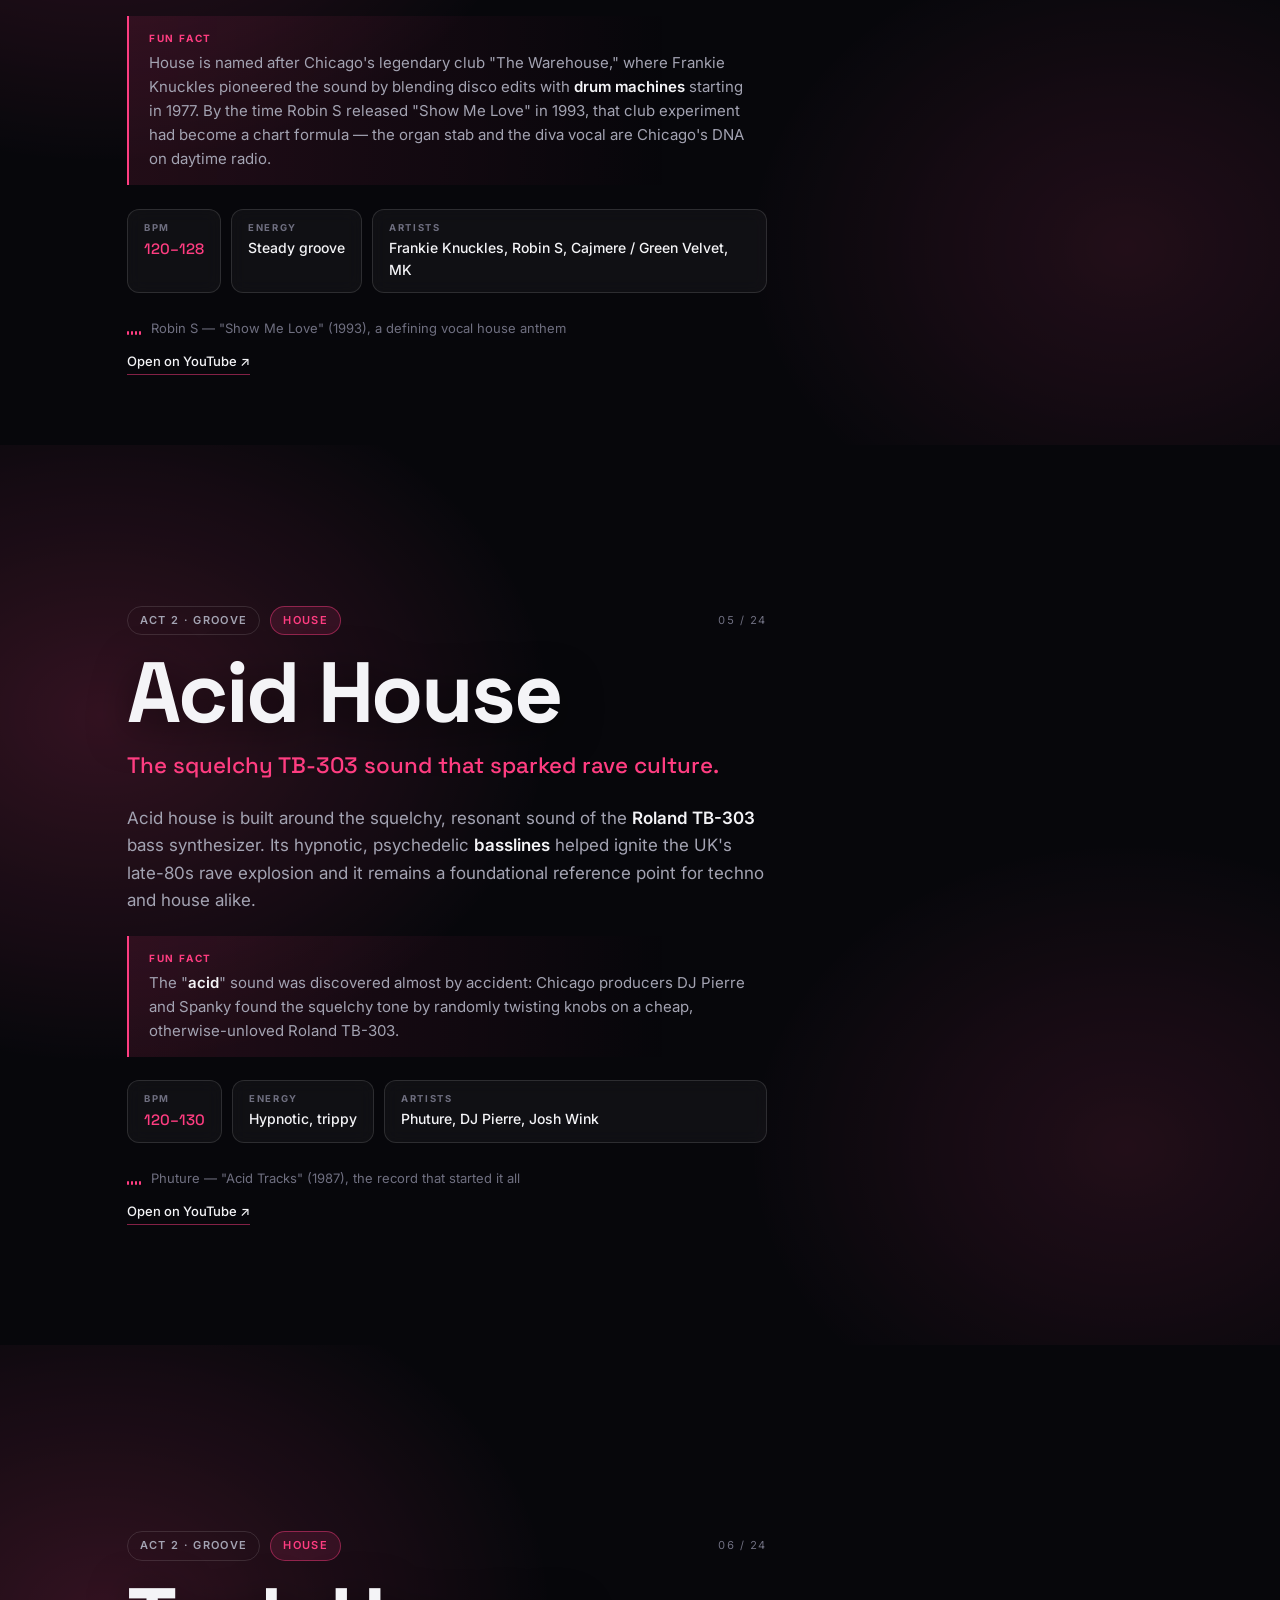
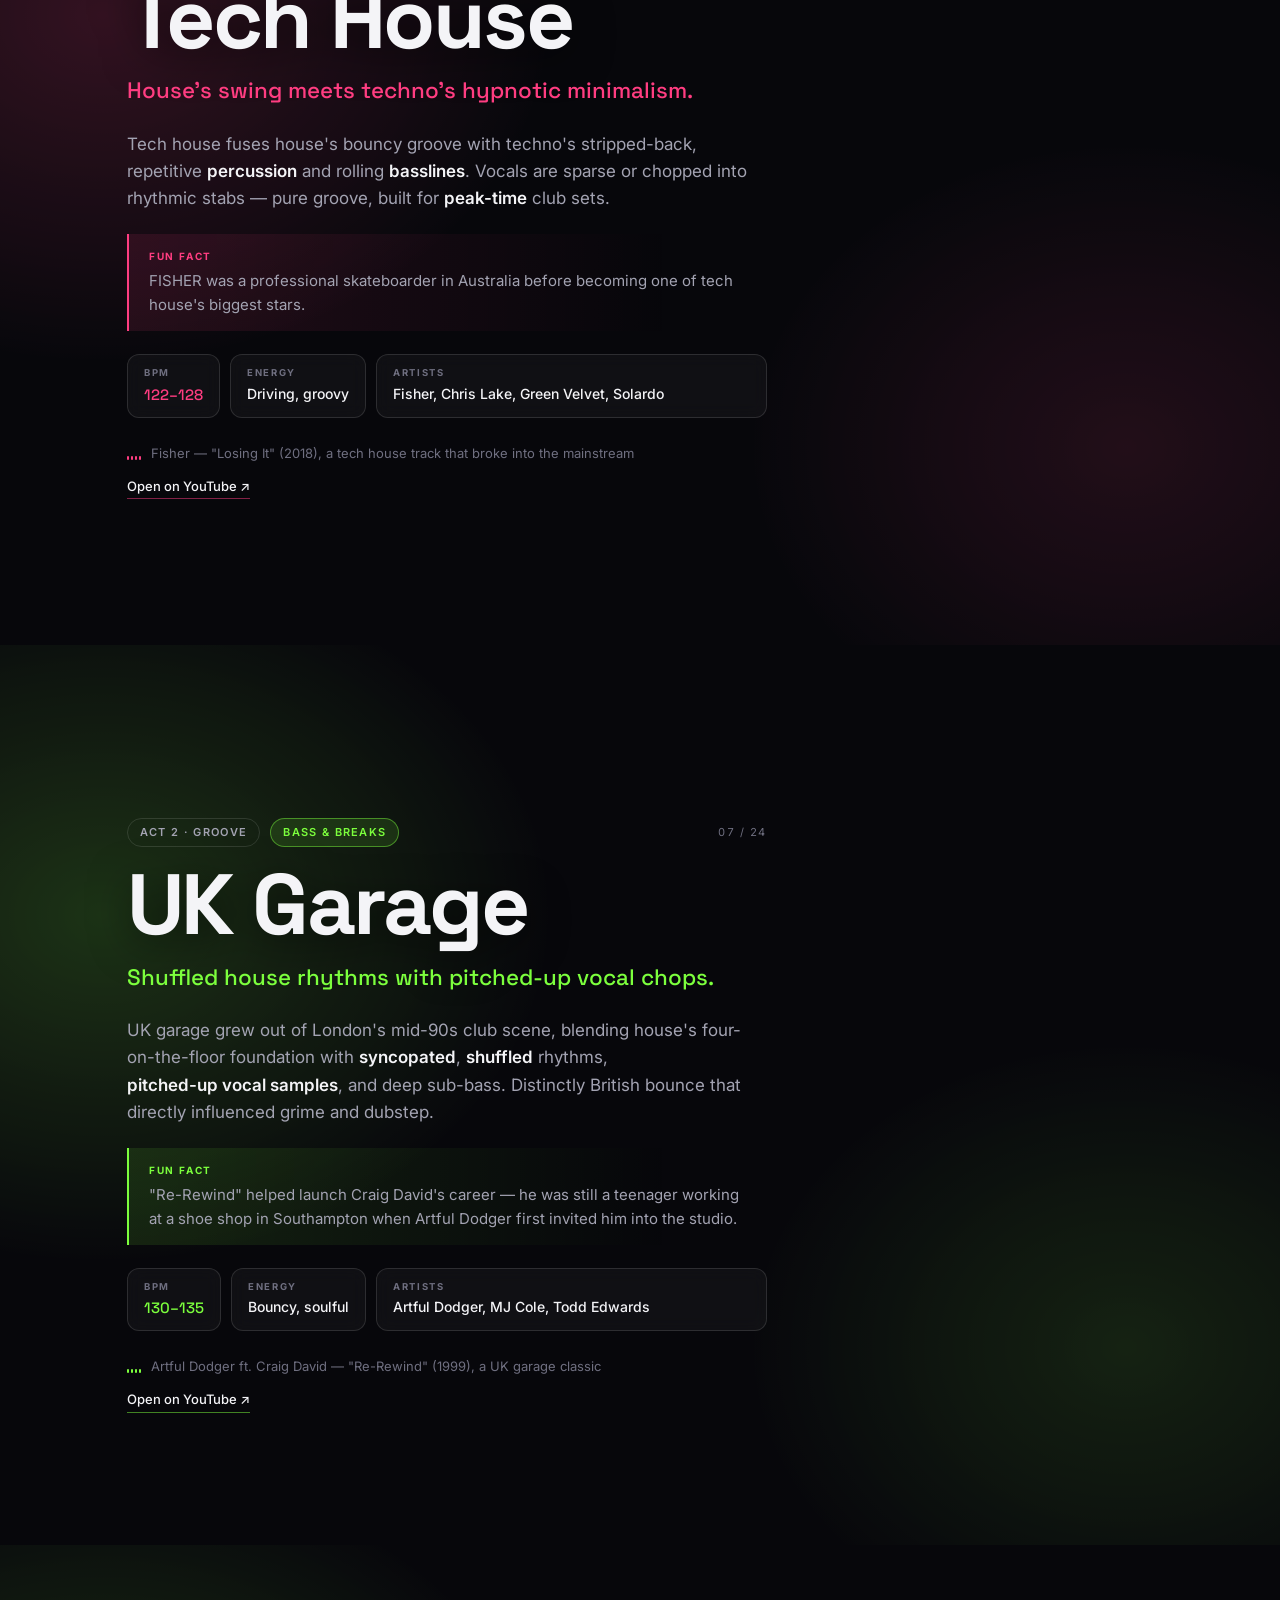
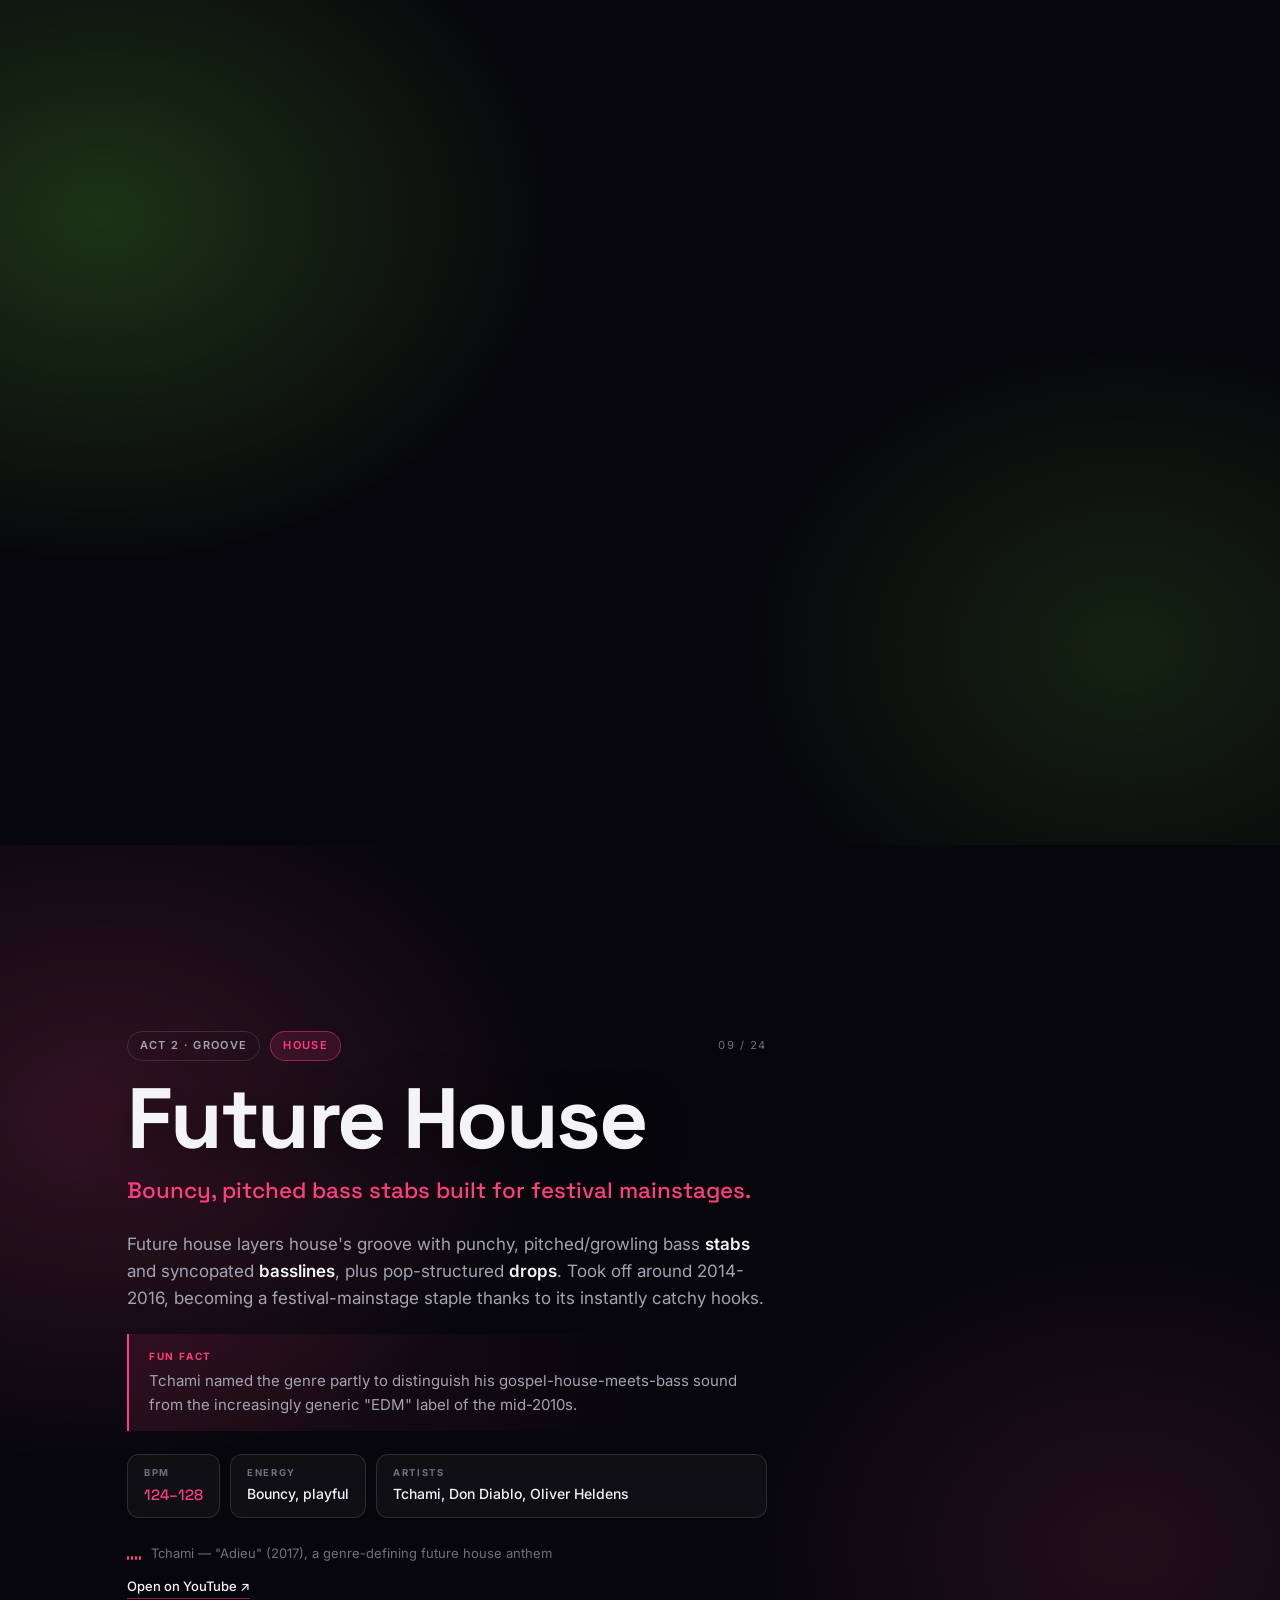
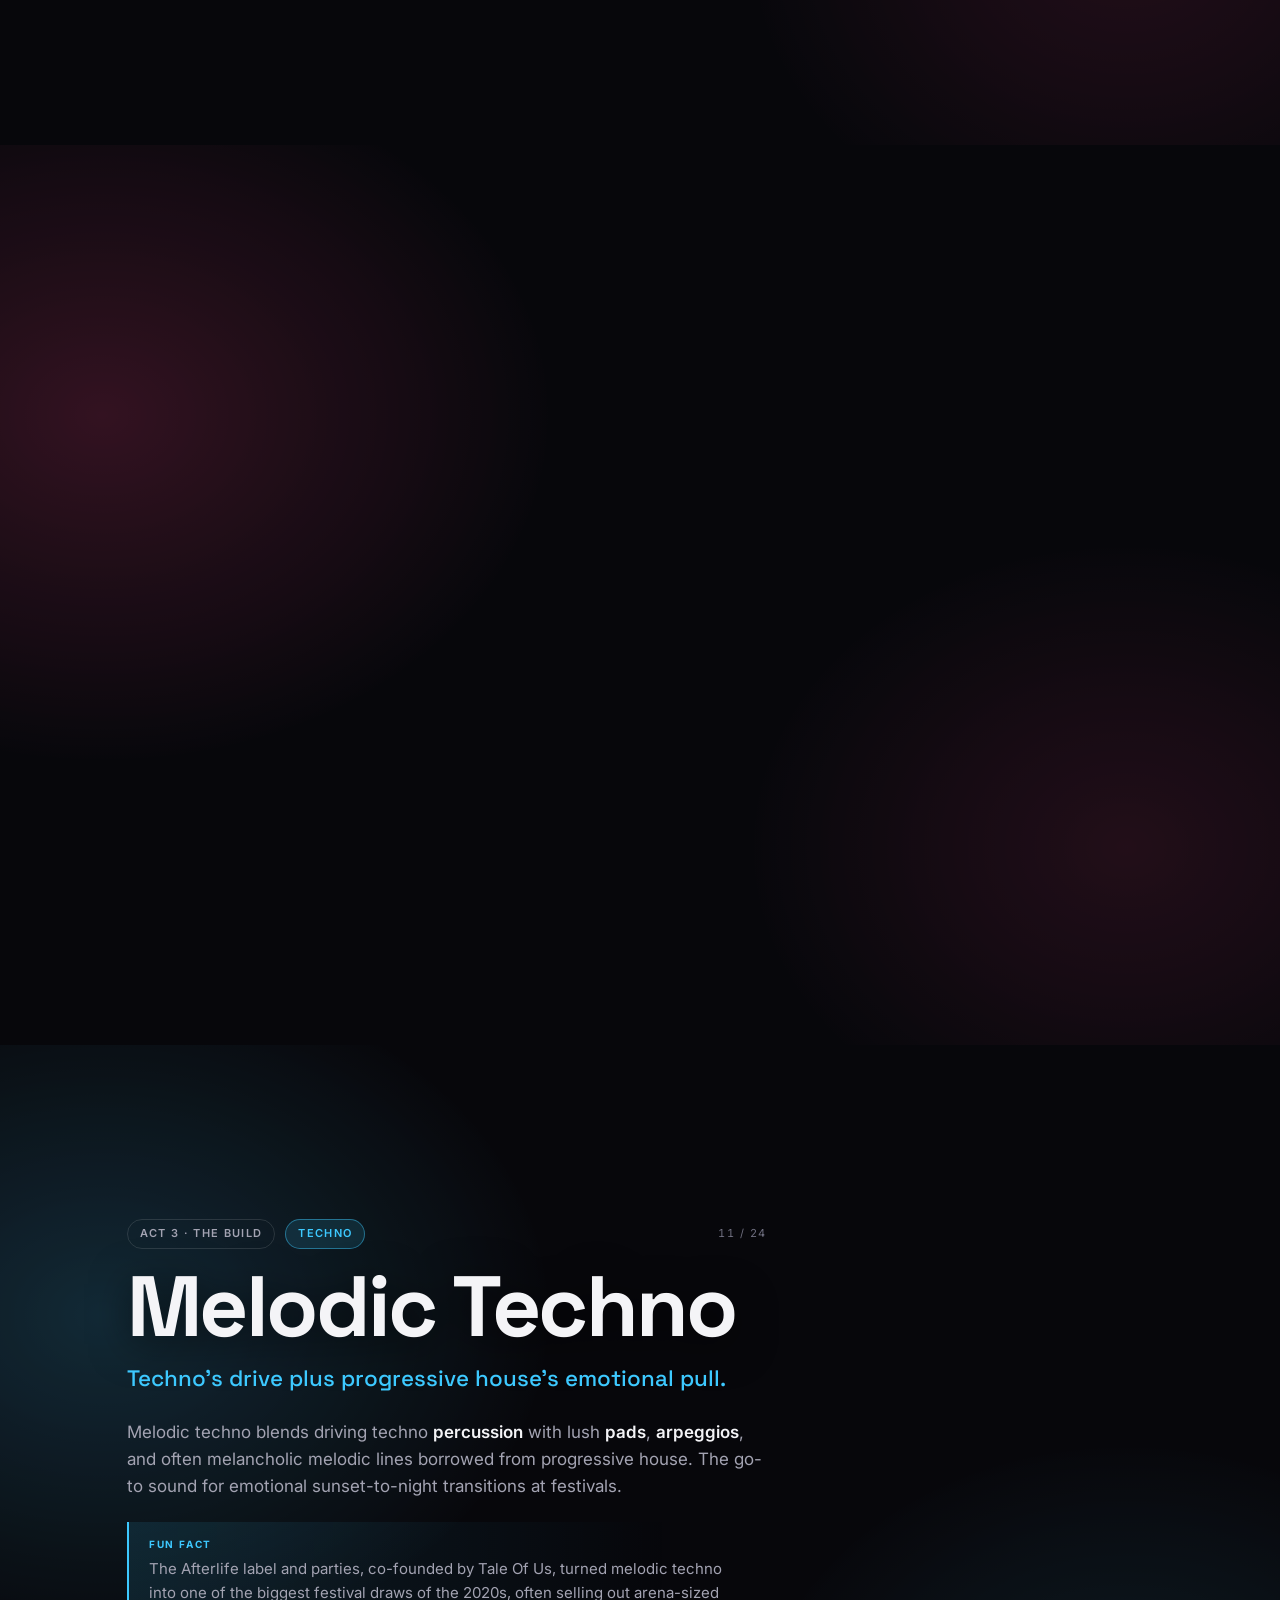
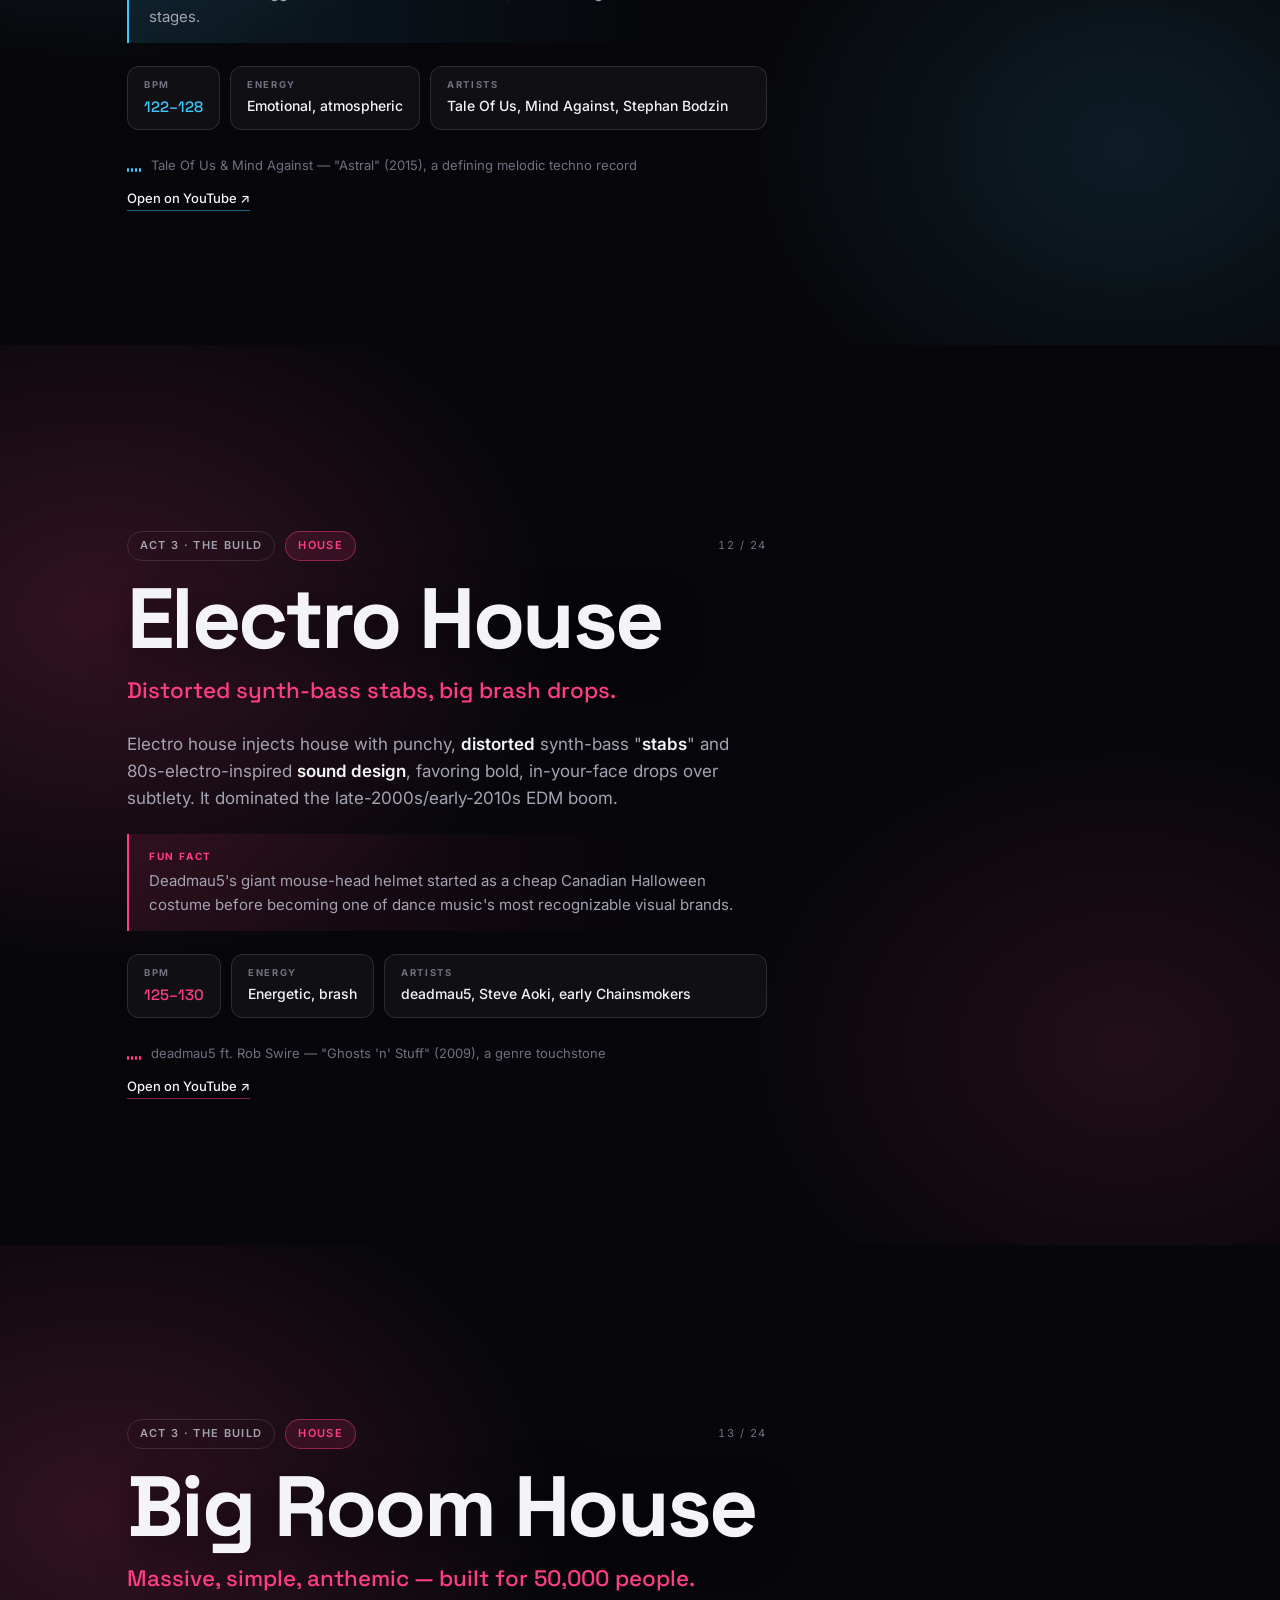
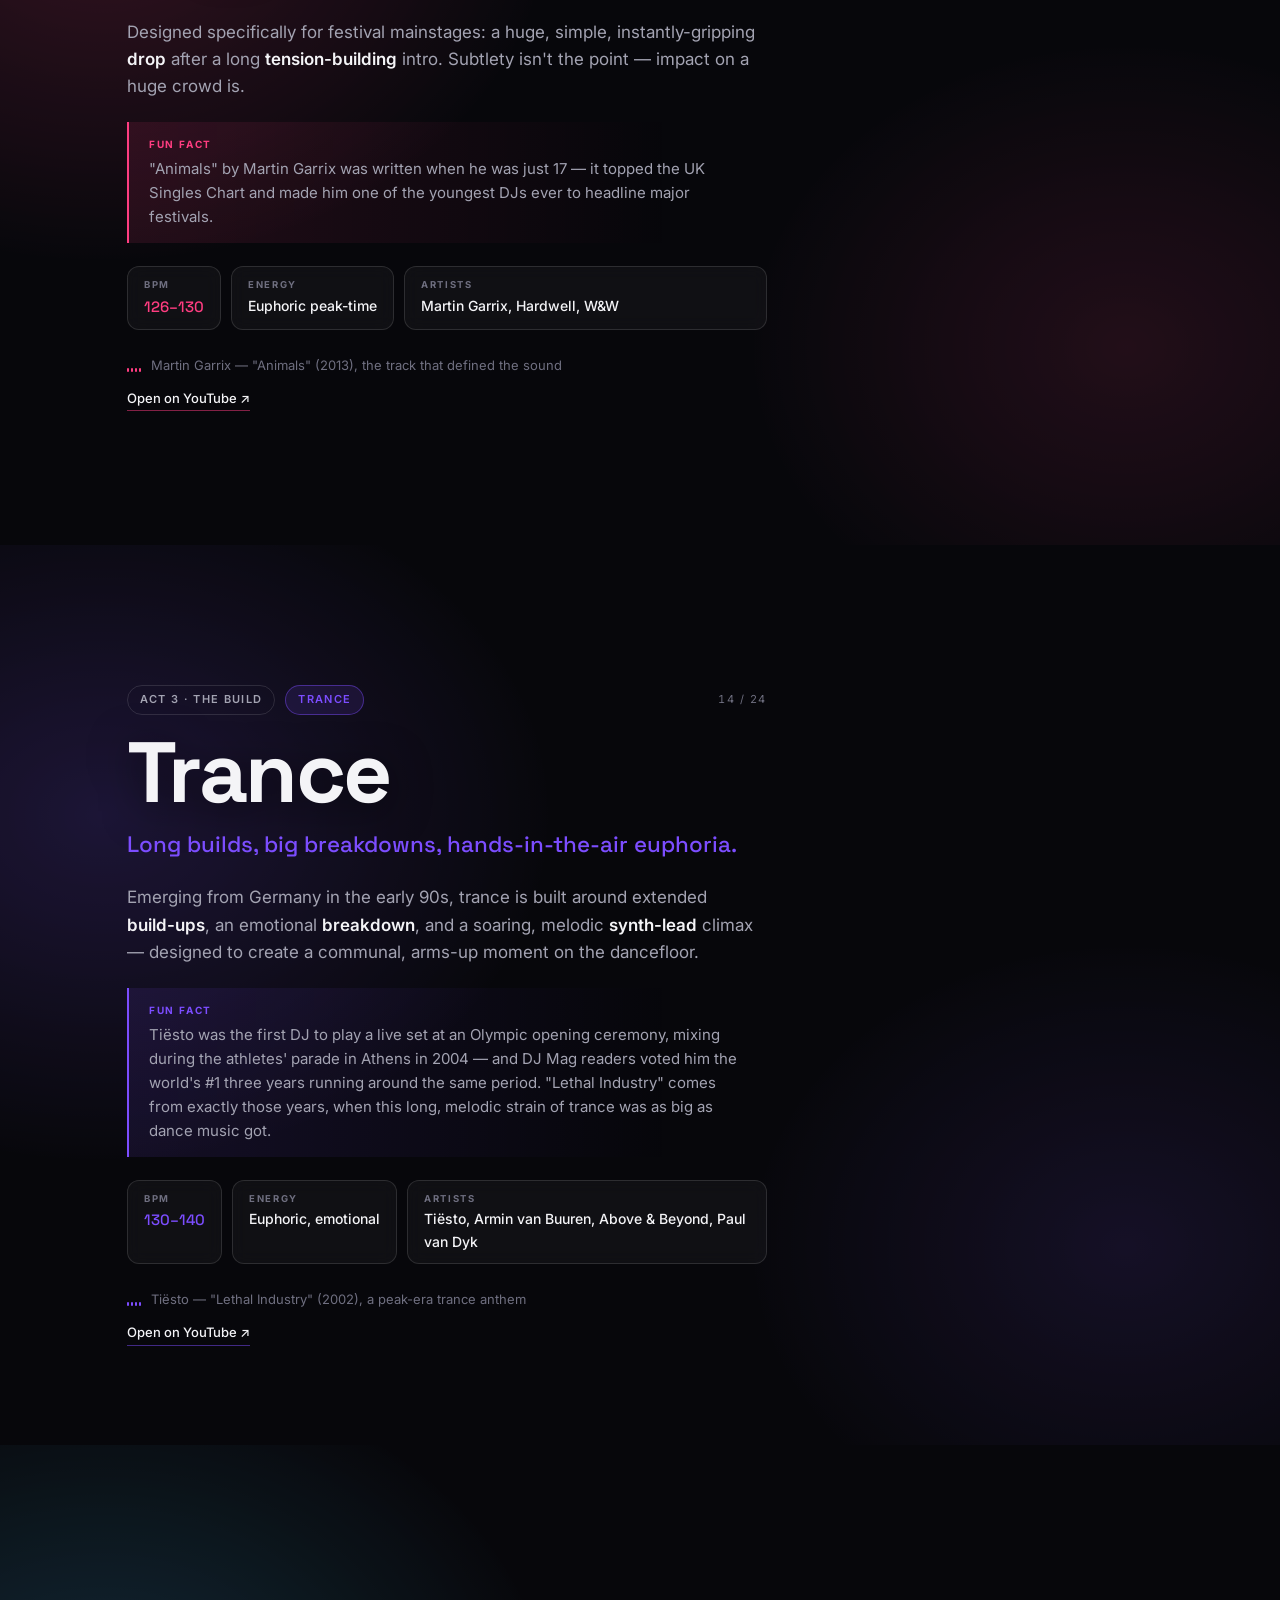
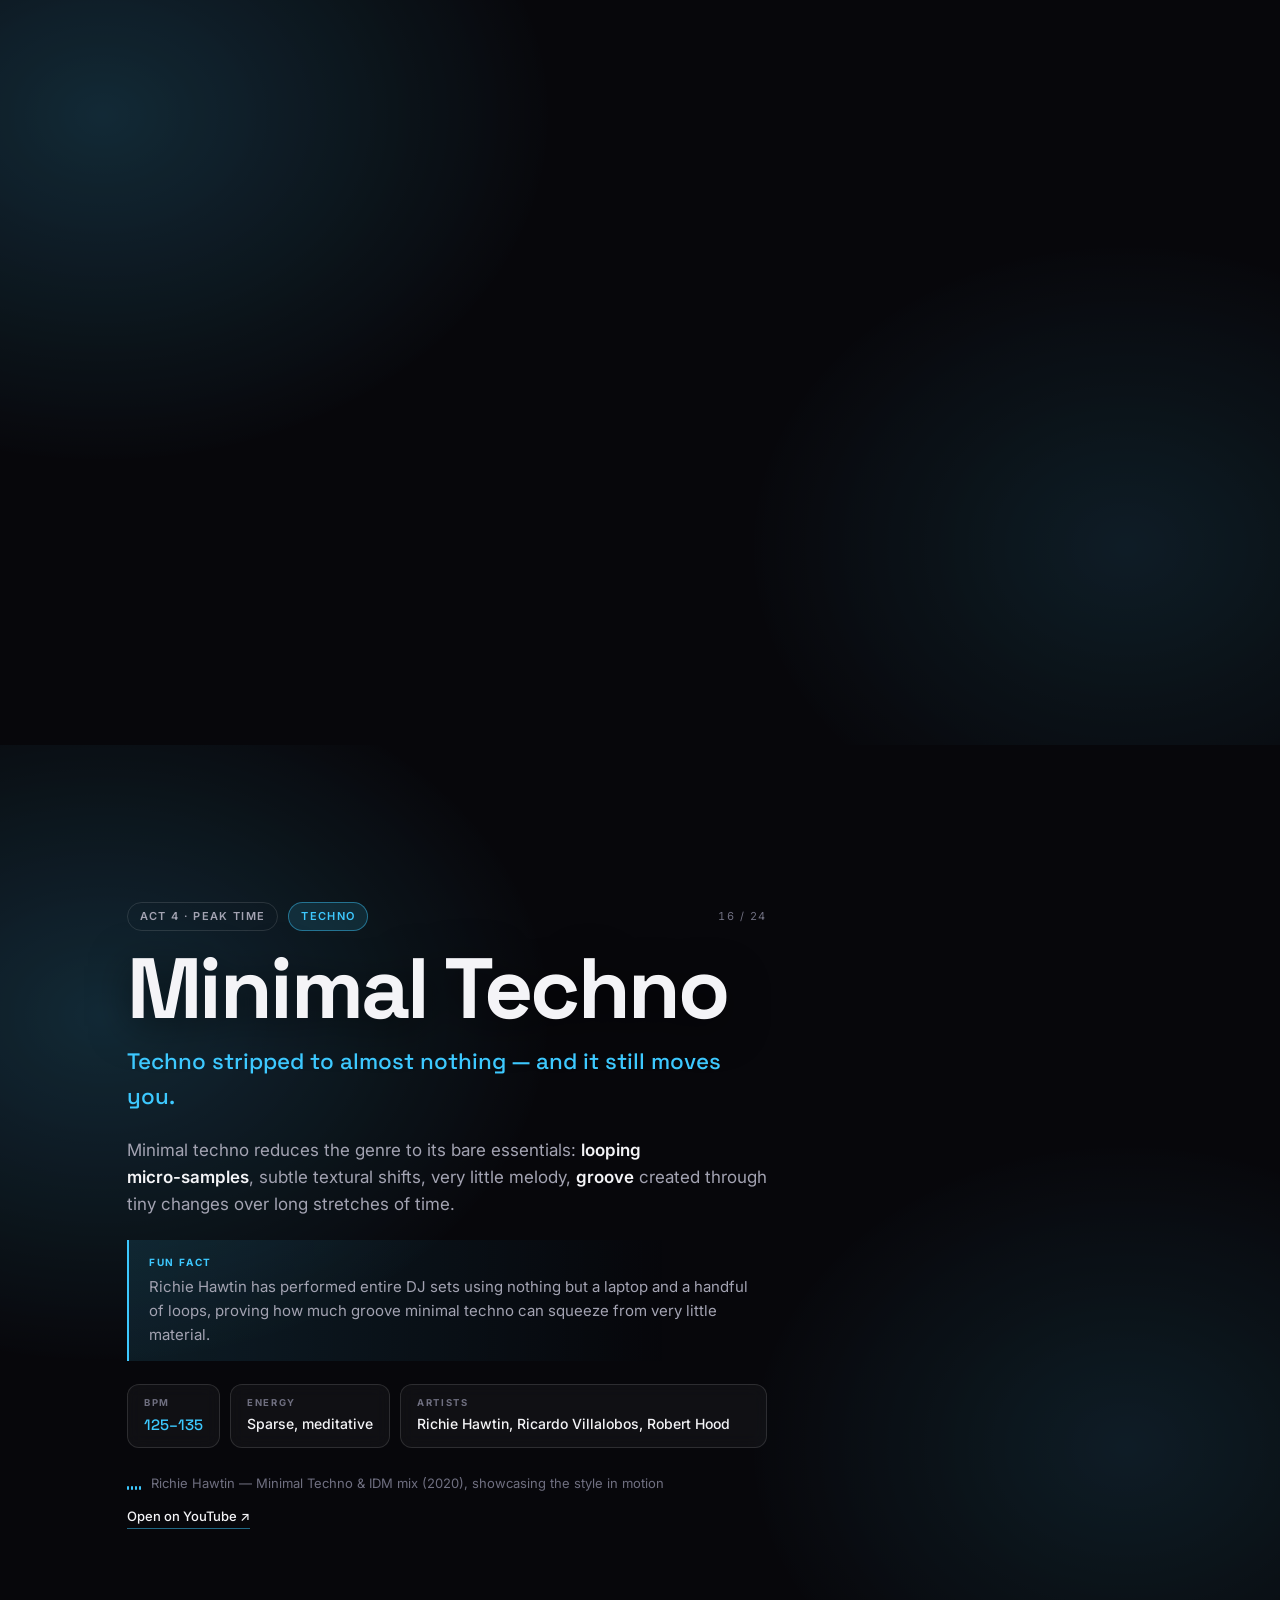
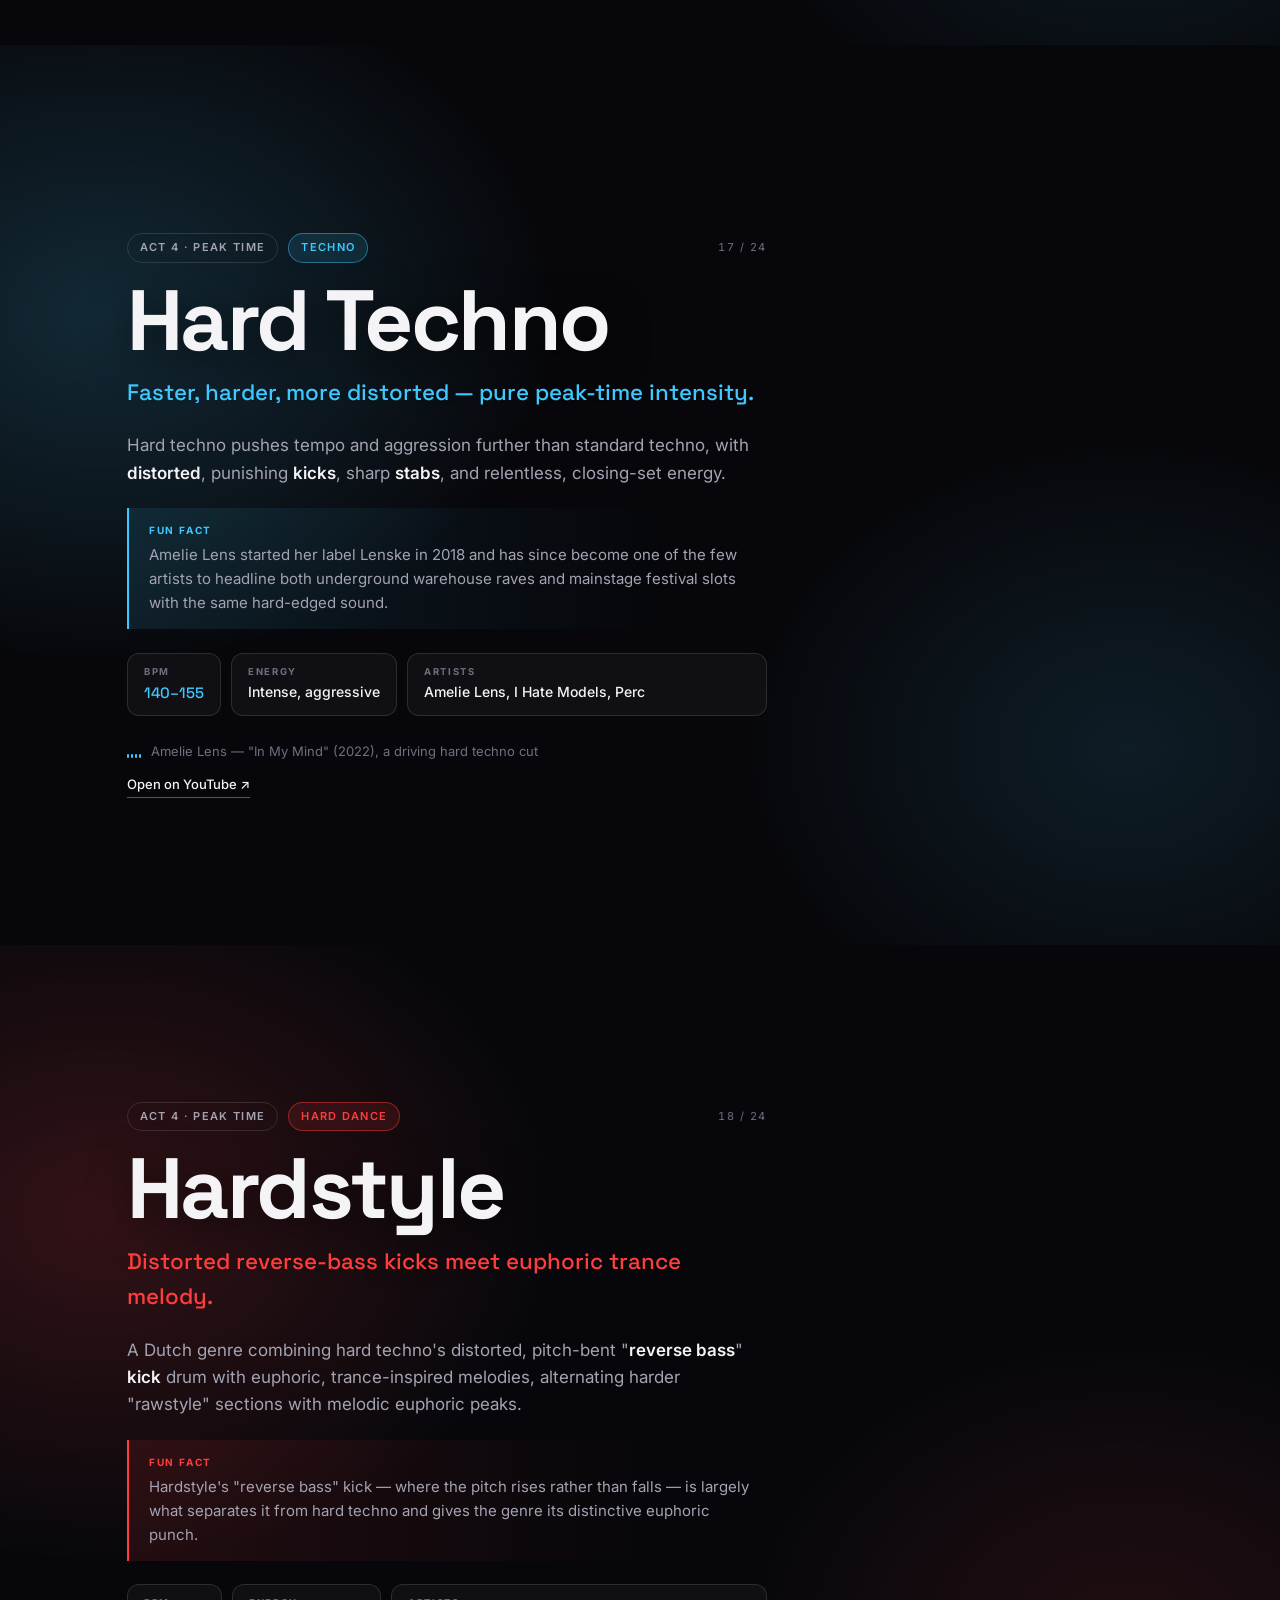
==== commit e43b4dfb: "Add an ear-training quiz at /quiz Ten Apple 30-second previews, no picture, four genres to choose fr" ====
--- a/index.html
+++ b/index.html
@@ -118,6 +118,10 @@
       <p class="craft__sub" data-i18n="recapSub"></p>
       <div class="outro__grid" id="outro-grid"></div>
     </section>
+    <div class="outro__cta">
+      <a class="btn-begin" href="quiz/" data-i18n="quizCta"></a>
+      <p class="outro__ctanote" data-i18n="quizCtaNote"></p>
+    </div>
     <button class="btn-begin btn-begin--ghost" id="restart" type="button" data-i18n="restart"></button>
   </div>
 </section>
@@ -133,6 +137,7 @@
 
 <script src="js/i18n/en.js"></script>
 <script src="js/i18n/sk.js"></script>
+<script src="js/i18n.js"></script>
 <script src="js/data.js"></script>
 <script src="js/audio-engine.js"></script>
 <script src="js/app.js"></script>
--- a/css/styles.css
+++ b/css/styles.css
@@ -15,9 +15,13 @@
   --bar: 56px;
 }
 
-* { box-sizing: border-box; }
-
-html { scroll-behavior: smooth; }
+* {
+  box-sizing: border-box;
+}
+
+html {
+  scroll-behavior: smooth;
+}
 
 body {
   margin: 0;
@@ -30,12 +34,31 @@
   overflow-x: hidden;
 }
 
-body.is-locked { overflow: hidden; height: 100vh; }
-
-h1, h2 { margin: 0; font-family: var(--display); font-weight: 700; letter-spacing: -0.03em; }
-p { margin: 0; }
-button { font: inherit; color: inherit; background: none; border: 0; cursor: pointer; }
-a { color: inherit; }
+body.is-locked {
+  overflow: hidden;
+  height: 100vh;
+}
+
+h1,
+h2 {
+  margin: 0;
+  font-family: var(--display);
+  font-weight: 700;
+  letter-spacing: -0.03em;
+}
+p {
+  margin: 0;
+}
+button {
+  font: inherit;
+  color: inherit;
+  background: none;
+  border: 0;
+  cursor: pointer;
+}
+a {
+  color: inherit;
+}
 
 :focus-visible {
   outline: 2px solid var(--accent, var(--now-accent));
@@ -53,28 +76,54 @@
   place-items: center;
   padding: 6vh 24px;
   background: radial-gradient(120% 90% at 50% 0%, #17172a 0%, var(--bg) 60%);
-  transition: opacity 0.7s ease, visibility 0.7s;
-}
-
-body.is-started .intro { opacity: 0; visibility: hidden; pointer-events: none; }
+  transition:
+    opacity 0.7s ease,
+    visibility 0.7s;
+}
+
+body.is-started .intro {
+  opacity: 0;
+  visibility: hidden;
+  pointer-events: none;
+}
 
 .intro__glow {
   position: absolute;
   inset: -20%;
   background:
-    radial-gradient(38% 38% at 22% 28%, rgba(255, 61, 129, 0.30), transparent 70%),
-    radial-gradient(36% 36% at 78% 34%, rgba(61, 201, 255, 0.26), transparent 70%),
-    radial-gradient(40% 40% at 50% 82%, rgba(124, 77, 255, 0.28), transparent 70%);
+    radial-gradient(
+      38% 38% at 22% 28%,
+      rgba(255, 61, 129, 0.3),
+      transparent 70%
+    ),
+    radial-gradient(
+      36% 36% at 78% 34%,
+      rgba(61, 201, 255, 0.26),
+      transparent 70%
+    ),
+    radial-gradient(
+      40% 40% at 50% 82%,
+      rgba(124, 77, 255, 0.28),
+      transparent 70%
+    );
   filter: blur(20px);
   animation: drift 22s ease-in-out infinite alternate;
 }
 
 @keyframes drift {
-  from { transform: translate3d(-3%, -2%, 0) scale(1); }
-  to   { transform: translate3d(3%, 2%, 0) scale(1.12); }
-}
-
-.intro__inner { position: relative; max-width: 720px; text-align: center; }
+  from {
+    transform: translate3d(-3%, -2%, 0) scale(1);
+  }
+  to {
+    transform: translate3d(3%, 2%, 0) scale(1.12);
+  }
+}
+
+.intro__inner {
+  position: relative;
+  max-width: 720px;
+  text-align: center;
+}
 
 .intro__kicker {
   font-size: 12px;
@@ -95,7 +144,13 @@
   /* The gradient is clipped to the line box, which at line-height 0.86 sits above
      the descender — without this padding the "y" in Theory gets cut off. */
   padding-bottom: 0.12em;
-  background: linear-gradient(92deg, #ff3d81, #7c4dff 42%, #3dc9ff 72%, #3dffc9);
+  background: linear-gradient(
+    92deg,
+    #ff3d81,
+    #7c4dff 42%,
+    #3dc9ff 72%,
+    #3dffc9
+  );
   -webkit-background-clip: text;
   background-clip: text;
   color: transparent;
@@ -111,7 +166,12 @@
   text-wrap: pretty;
 }
 
+/* Used on both <button> and <a>, so it cannot rely on the button defaults:
+   an inline anchor would leak its vertical padding over the lines around it
+   and keep the browser's underline. */
 .btn-begin {
+  display: inline-block;
+  text-decoration: none;
   font-family: var(--display);
   font-size: 1.05rem;
   font-weight: 600;
@@ -121,10 +181,15 @@
   color: #0a0a10;
   background: linear-gradient(96deg, #ff3d81, #7c4dff 55%, #3dc9ff);
   box-shadow: 0 14px 44px -14px rgba(124, 77, 255, 0.85);
-  transition: transform 0.25s ease, box-shadow 0.25s ease;
-}
-
-.btn-begin:hover { transform: translateY(-2px); box-shadow: 0 20px 52px -14px rgba(124, 77, 255, 1); }
+  transition:
+    transform 0.25s ease,
+    box-shadow 0.25s ease;
+}
+
+.btn-begin:hover {
+  transform: translateY(-2px);
+  box-shadow: 0 20px 52px -14px rgba(124, 77, 255, 1);
+}
 
 .btn-begin--ghost {
   color: var(--ink);
@@ -133,9 +198,16 @@
   box-shadow: none;
 }
 
-.btn-begin--ghost:hover { border-color: var(--ink-dim); box-shadow: none; }
-
-.intro__hint { margin-top: 26px; font-size: 13px; color: var(--ink-faint); }
+.btn-begin--ghost:hover {
+  border-color: var(--ink-dim);
+  box-shadow: none;
+}
+
+.intro__hint {
+  margin-top: 26px;
+  font-size: 13px;
+  color: var(--ink-faint);
+}
 
 kbd {
   font-family: var(--body);
@@ -159,11 +231,22 @@
      control that still takes focus is a trap for keyboard users. */
   visibility: hidden;
   transform: translateY(-100%);
-  transition: opacity 0.5s ease 0.3s, transform 0.5s ease 0.3s, visibility 0.5s ease 0.3s, background 0.3s;
-}
-
-body.is-started .topbar { opacity: 1; visibility: visible; transform: none; }
-body.is-scrolled .topbar { background: rgba(7, 7, 11, 0.72); backdrop-filter: blur(14px); }
+  transition:
+    opacity 0.5s ease 0.3s,
+    transform 0.5s ease 0.3s,
+    visibility 0.5s ease 0.3s,
+    background 0.3s;
+}
+
+body.is-started .topbar {
+  opacity: 1;
+  visibility: visible;
+  transform: none;
+}
+body.is-scrolled .topbar {
+  background: rgba(7, 7, 11, 0.72);
+  backdrop-filter: blur(14px);
+}
 
 .topbar__row {
   height: var(--bar);
@@ -189,11 +272,28 @@
   color: var(--ink-dim);
 }
 
-.topbar__act { color: var(--now-accent); font-weight: 600; white-space: nowrap; }
-.topbar__sep { color: var(--ink-faint); }
-.topbar__genre { color: var(--ink); font-weight: 500; white-space: nowrap; overflow: hidden; text-overflow: ellipsis; }
-
-.topbar__tools { margin-left: auto; display: flex; align-items: center; gap: 8px; }
+.topbar__act {
+  color: var(--now-accent);
+  font-weight: 600;
+  white-space: nowrap;
+}
+.topbar__sep {
+  color: var(--ink-faint);
+}
+.topbar__genre {
+  color: var(--ink);
+  font-weight: 500;
+  white-space: nowrap;
+  overflow: hidden;
+  text-overflow: ellipsis;
+}
+
+.topbar__tools {
+  margin-left: auto;
+  display: flex;
+  align-items: center;
+  gap: 8px;
+}
 
 .topbar__count {
   font-size: 12px;
@@ -227,10 +327,15 @@
   place-items: center;
   border-radius: 50%;
   border: 1px solid var(--line);
-  transition: border-color 0.2s, background 0.2s;
-}
-
-.iconbtn:hover { border-color: var(--ink-dim); background: rgba(255, 255, 255, 0.06); }
+  transition:
+    border-color 0.2s,
+    background 0.2s;
+}
+
+.iconbtn:hover {
+  border-color: var(--ink-dim);
+  background: rgba(255, 255, 255, 0.06);
+}
 
 .iconbtn svg {
   width: 17px;
@@ -254,16 +359,31 @@
   color: var(--ink-dim);
 }
 
-.iconbtn--lang:hover { color: var(--ink); }
-
-.iconbtn--sound .ic-loud { display: none; }
-body.sound-on .iconbtn--sound { border-color: var(--now-accent); color: var(--now-accent); }
-body.sound-on .iconbtn--sound .ic-loud { display: block; }
-body.sound-on .iconbtn--sound .ic-muted { display: none; }
+.iconbtn--lang:hover {
+  color: var(--ink);
+}
+
+.iconbtn--sound .ic-loud {
+  display: none;
+}
+body.sound-on .iconbtn--sound {
+  border-color: var(--now-accent);
+  color: var(--now-accent);
+}
+body.sound-on .iconbtn--sound .ic-loud {
+  display: block;
+}
+body.sound-on .iconbtn--sound .ic-muted {
+  display: none;
+}
 
 /* ---- search ---- */
 
-.search { position: relative; display: flex; align-items: center; }
+.search {
+  position: relative;
+  display: flex;
+  align-items: center;
+}
 
 .search__input {
   width: 0;
@@ -278,7 +398,11 @@
   background: none;
   color: var(--ink);
   font-size: 14px;
-  transition: width 0.3s ease, opacity 0.3s ease, padding 0.3s ease, margin-left 0.3s ease;
+  transition:
+    width 0.3s ease,
+    opacity 0.3s ease,
+    padding 0.3s ease,
+    margin-left 0.3s ease;
 }
 
 .search.is-open .search__input {
@@ -287,7 +411,9 @@
   padding: 7px 2px;
   margin-left: 10px;
 }
-.search__input::placeholder { color: var(--ink-faint); }
+.search__input::placeholder {
+  color: var(--ink-faint);
+}
 
 .search__results {
   position: absolute;
@@ -305,7 +431,9 @@
   display: none;
 }
 
-.search__results.is-open { display: block; }
+.search__results.is-open {
+  display: block;
+}
 
 .search__results button {
   width: 100%;
@@ -319,10 +447,22 @@
   transition: background 0.15s;
 }
 
-.search__results button:hover { background: rgba(255, 255, 255, 0.07); }
-.res__name { font-size: 14px; font-weight: 500; }
-.res__meta { font-size: 11px; color: var(--ink-faint); }
-.res__empty { padding: 12px; font-size: 13px; color: var(--ink-faint); }
+.search__results button:hover {
+  background: rgba(255, 255, 255, 0.07);
+}
+.res__name {
+  font-size: 14px;
+  font-weight: 500;
+}
+.res__meta {
+  font-size: 11px;
+  color: var(--ink-faint);
+}
+.res__empty {
+  padding: 12px;
+  font-size: 13px;
+  color: var(--ink-faint);
+}
 
 /* ============================ SIDE RAIL ============================ */
 
@@ -337,12 +477,23 @@
   gap: 16px;
   opacity: 0;
   visibility: hidden;
-  transition: opacity 0.6s ease 0.4s, visibility 0.6s ease 0.4s;
-}
-
-body.is-started .rail { opacity: 1; visibility: visible; }
-
-.rail__act { position: relative; display: flex; flex-direction: column; align-items: flex-end; gap: 7px; }
+  transition:
+    opacity 0.6s ease 0.4s,
+    visibility 0.6s ease 0.4s;
+}
+
+body.is-started .rail {
+  opacity: 1;
+  visibility: visible;
+}
+
+.rail__act {
+  position: relative;
+  display: flex;
+  flex-direction: column;
+  align-items: flex-end;
+  gap: 7px;
+}
 
 .rail__label {
   font-size: 9px;
@@ -354,9 +505,19 @@
   transition: opacity 0.25s;
 }
 
-.rail:hover .rail__label { opacity: 1; }
-.rail__label b { color: var(--ink-dim); font-weight: 600; }
-.rail__dots { display: flex; flex-direction: column; align-items: flex-end; gap: 1px; }
+.rail:hover .rail__label {
+  opacity: 1;
+}
+.rail__label b {
+  color: var(--ink-dim);
+  font-weight: 600;
+}
+.rail__dots {
+  display: flex;
+  flex-direction: column;
+  align-items: flex-end;
+  gap: 1px;
+}
 
 /* The visible mark is the ::after bar; the button itself stays a comfortably
    larger hit area than the 2px-tall line it draws. */
@@ -377,10 +538,15 @@
   height: 2px;
   border-radius: 2px;
   background: rgba(255, 255, 255, 0.22);
-  transition: width 0.3s ease, background 0.3s ease, box-shadow 0.3s ease;
-}
-
-.rail__dot.is-past::after { background: rgba(255, 255, 255, 0.42); }
+  transition:
+    width 0.3s ease,
+    background 0.3s ease,
+    box-shadow 0.3s ease;
+}
+
+.rail__dot.is-past::after {
+  background: rgba(255, 255, 255, 0.42);
+}
 
 .rail__dot.is-current::after {
   width: 22px;
@@ -388,7 +554,10 @@
   box-shadow: 0 0 10px var(--accent);
 }
 
-.rail__dot:hover::after { background: var(--accent); width: 22px; }
+.rail__dot:hover::after {
+  background: var(--accent);
+  width: 22px;
+}
 
 .rail__tip {
   position: absolute;
@@ -403,10 +572,15 @@
   opacity: 0;
   pointer-events: none;
   transform: translateX(6px);
-  transition: opacity 0.2s, transform 0.2s;
-}
-
-.rail__dot:hover .rail__tip { opacity: 1; transform: none; }
+  transition:
+    opacity 0.2s,
+    transform 0.2s;
+}
+
+.rail__dot:hover .rail__tip {
+  opacity: 1;
+  transform: none;
+}
 
 /* ============================ GENRE SECTION ============================ */
 
@@ -420,7 +594,11 @@
   overflow: hidden;
 }
 
-.genre__bg { position: absolute; inset: 0; overflow: hidden; }
+.genre__bg {
+  position: absolute;
+  inset: 0;
+  overflow: hidden;
+}
 
 .genre__poster {
   position: absolute;
@@ -442,7 +620,9 @@
   transition: opacity 0.8s ease;
 }
 
-.genre.is-current .genre__video { opacity: 1; }
+.genre.is-current .genre__video {
+  opacity: 1;
+}
 
 .genre__video iframe {
   position: absolute;
@@ -460,22 +640,43 @@
 /* Decorative layers sit above the iframe, so they must never intercept a click
    — otherwise they swallow the taps meant for YouTube's Skip Ad button. */
 .genre__scrim,
-.genre__aurora { pointer-events: none; }
+.genre__aurora {
+  pointer-events: none;
+}
 
 .genre__scrim {
   position: absolute;
   inset: 0;
   background:
-    linear-gradient(100deg, rgba(7, 7, 11, 0.97) 0%, rgba(7, 7, 11, 0.88) 42%, rgba(7, 7, 11, 0.55) 100%),
-    linear-gradient(to bottom, var(--bg), transparent 22%, transparent 78%, var(--bg));
+    linear-gradient(
+      100deg,
+      rgba(7, 7, 11, 0.97) 0%,
+      rgba(7, 7, 11, 0.88) 42%,
+      rgba(7, 7, 11, 0.55) 100%
+    ),
+    linear-gradient(
+      to bottom,
+      var(--bg),
+      transparent 22%,
+      transparent 78%,
+      var(--bg)
+    );
 }
 
 .genre__aurora {
   position: absolute;
   inset: 0;
   background:
-    radial-gradient(50% 55% at 8% 30%, color-mix(in srgb, var(--accent) 32%, transparent), transparent 70%),
-    radial-gradient(42% 48% at 88% 78%, color-mix(in srgb, var(--accent) 20%, transparent), transparent 70%);
+    radial-gradient(
+      50% 55% at 8% 30%,
+      color-mix(in srgb, var(--accent) 32%, transparent),
+      transparent 70%
+    ),
+    radial-gradient(
+      42% 48% at 88% 78%,
+      color-mix(in srgb, var(--accent) 20%, transparent),
+      transparent 70%
+    );
   mix-blend-mode: screen;
   opacity: 0.55;
   animation: drift 18s ease-in-out infinite alternate;
@@ -489,7 +690,9 @@
   padding: 0 clamp(24px, 6vw, 88px);
 }
 
-.genre__content > * { max-width: 640px; }
+.genre__content > * {
+  max-width: 640px;
+}
 
 /* --- entrance animation --- */
 
@@ -497,26 +700,53 @@
 .genre__meta > * {
   opacity: 0;
   transform: translateY(26px);
-  transition: opacity 0.7s cubic-bezier(0.22, 1, 0.36, 1), transform 0.7s cubic-bezier(0.22, 1, 0.36, 1);
+  transition:
+    opacity 0.7s cubic-bezier(0.22, 1, 0.36, 1),
+    transform 0.7s cubic-bezier(0.22, 1, 0.36, 1);
 }
 
 .genre.is-revealed .genre__content > *,
-.genre.is-revealed .genre__meta > * { opacity: 1; transform: none; }
-
-.genre.is-revealed .genre__meta > *:nth-child(2) { transition-delay: 0.06s; }
-.genre.is-revealed .genre__meta > *:nth-child(3) { transition-delay: 0.12s; }
-.genre.is-revealed .genre__content > *:nth-child(2) { transition-delay: 0.08s; }
-.genre.is-revealed .genre__content > *:nth-child(3) { transition-delay: 0.14s; }
-.genre.is-revealed .genre__content > *:nth-child(4) { transition-delay: 0.20s; }
-.genre.is-revealed .genre__content > *:nth-child(5) { transition-delay: 0.26s; }
-.genre.is-revealed .genre__content > *:nth-child(6) { transition-delay: 0.32s; }
-.genre.is-revealed .genre__content > *:nth-child(7) { transition-delay: 0.38s; }
+.genre.is-revealed .genre__meta > * {
+  opacity: 1;
+  transform: none;
+}
+
+.genre.is-revealed .genre__meta > *:nth-child(2) {
+  transition-delay: 0.06s;
+}
+.genre.is-revealed .genre__meta > *:nth-child(3) {
+  transition-delay: 0.12s;
+}
+.genre.is-revealed .genre__content > *:nth-child(2) {
+  transition-delay: 0.08s;
+}
+.genre.is-revealed .genre__content > *:nth-child(3) {
+  transition-delay: 0.14s;
+}
+.genre.is-revealed .genre__content > *:nth-child(4) {
+  transition-delay: 0.2s;
+}
+.genre.is-revealed .genre__content > *:nth-child(5) {
+  transition-delay: 0.26s;
+}
+.genre.is-revealed .genre__content > *:nth-child(6) {
+  transition-delay: 0.32s;
+}
+.genre.is-revealed .genre__content > *:nth-child(7) {
+  transition-delay: 0.38s;
+}
 
 /* --- meta row --- */
 
 /* Vertical gaps are capped against viewport height so a whole section still
    fits on a short laptop screen without the content overflowing. */
-.genre__meta { display: flex; align-items: center; flex-wrap: wrap; gap: 10px; margin-bottom: clamp(10px, 2vh, 18px); }
+.genre__meta {
+  display: flex;
+  align-items: center;
+  flex-wrap: wrap;
+  gap: 10px;
+  margin-bottom: clamp(10px, 2vh, 18px);
+}
 
 .chip {
   font-size: 11px;
@@ -528,7 +758,9 @@
   border: 1px solid var(--line);
 }
 
-.chip--act { color: var(--ink-dim); }
+.chip--act {
+  color: var(--ink-dim);
+}
 
 .chip--family {
   color: var(--accent);
@@ -567,7 +799,10 @@
   margin-bottom: clamp(12px, 2.4vh, 22px);
 }
 
-.genre__desc { color: var(--ink-dim); margin-bottom: clamp(12px, 2.4vh, 22px); }
+.genre__desc {
+  color: var(--ink-dim);
+  margin-bottom: clamp(12px, 2.4vh, 22px);
+}
 
 .genre__fact {
   position: relative;
@@ -575,7 +810,11 @@
   margin-bottom: clamp(14px, 2.6vh, 24px);
   border-radius: 0 12px 12px 0;
   border-left: 2px solid var(--accent);
-  background: linear-gradient(90deg, color-mix(in srgb, var(--accent) 11%, transparent), transparent 85%);
+  background: linear-gradient(
+    90deg,
+    color-mix(in srgb, var(--accent) 11%, transparent),
+    transparent 85%
+  );
 }
 
 .genre__factlabel {
@@ -588,7 +827,10 @@
   margin-bottom: 5px;
 }
 
-.genre__fact p { font-size: 15px; color: var(--ink-dim); }
+.genre__fact p {
+  font-size: 15px;
+  color: var(--ink-dim);
+}
 
 /* --- pills --- */
 
@@ -612,7 +854,9 @@
   backdrop-filter: blur(8px);
 }
 
-.pill--wide { flex: 1 1 260px; }
+.pill--wide {
+  flex: 1 1 260px;
+}
 
 .pill__k {
   font-size: 9.5px;
@@ -622,12 +866,23 @@
   color: var(--ink-faint);
 }
 
-.pill__v { font-size: 14px; font-weight: 500; }
-.pill:first-child .pill__v { color: var(--accent); font-family: var(--display); font-size: 15px; }
+.pill__v {
+  font-size: 14px;
+  font-weight: 500;
+}
+.pill:first-child .pill__v {
+  color: var(--accent);
+  font-family: var(--display);
+  font-size: 15px;
+}
 
 /* --- footer / track --- */
 
-.genre__foot { display: flex; flex-direction: column; gap: 12px; }
+.genre__foot {
+  display: flex;
+  flex-direction: column;
+  gap: 12px;
+}
 
 .genre__track {
   display: flex;
@@ -637,7 +892,12 @@
   color: var(--ink-faint);
 }
 
-.genre__eq { display: inline-flex; align-items: flex-end; gap: 2px; height: 13px; }
+.genre__eq {
+  display: inline-flex;
+  align-items: flex-end;
+  gap: 2px;
+  height: 13px;
+}
 
 .genre__eq i {
   width: 2px;
@@ -647,17 +907,36 @@
   opacity: 0.4;
 }
 
-.genre.is-current .genre__eq i { animation: eq 0.9s ease-in-out infinite; opacity: 1; }
-.genre.is-current .genre__eq i:nth-child(2) { animation-delay: 0.15s; }
-.genre.is-current .genre__eq i:nth-child(3) { animation-delay: 0.3s; }
-.genre.is-current .genre__eq i:nth-child(4) { animation-delay: 0.45s; }
+.genre.is-current .genre__eq i {
+  animation: eq 0.9s ease-in-out infinite;
+  opacity: 1;
+}
+.genre.is-current .genre__eq i:nth-child(2) {
+  animation-delay: 0.15s;
+}
+.genre.is-current .genre__eq i:nth-child(3) {
+  animation-delay: 0.3s;
+}
+.genre.is-current .genre__eq i:nth-child(4) {
+  animation-delay: 0.45s;
+}
 
 @keyframes eq {
-  0%, 100% { height: 3px; }
-  50% { height: 12px; }
-}
-
-.genre__actions { display: flex; flex-wrap: wrap; align-items: center; gap: 14px; }
+  0%,
+  100% {
+    height: 3px;
+  }
+  50% {
+    height: 12px;
+  }
+}
+
+.genre__actions {
+  display: flex;
+  flex-wrap: wrap;
+  align-items: center;
+  gap: 14px;
+}
 
 .genre__link {
   align-self: flex-start;
@@ -666,10 +945,15 @@
   text-decoration: none;
   padding-bottom: 2px;
   border-bottom: 1px solid color-mix(in srgb, var(--accent) 50%, transparent);
-  transition: color 0.2s, border-color 0.2s;
-}
-
-.genre__link:hover { color: var(--accent); border-color: var(--accent); }
+  transition:
+    color 0.2s,
+    border-color 0.2s;
+}
+
+.genre__link:hover {
+  color: var(--accent);
+  border-color: var(--accent);
+}
 
 .btn-play {
   font-size: 13px;
@@ -681,26 +965,64 @@
   transition: background 0.2s;
 }
 
-.btn-play:hover { background: color-mix(in srgb, var(--accent) 16%, transparent); }
-
-.genre__error { display: none; font-size: 12px; color: #ff8f8f; }
-.genre.has-video-error .genre__error { display: block; }
+.btn-play:hover {
+  background: color-mix(in srgb, var(--accent) 16%, transparent);
+}
+
+.genre__error {
+  display: none;
+  font-size: 12px;
+  color: #ff8f8f;
+}
+.genre.has-video-error .genre__error {
+  display: block;
+}
 
 /* Short viewports (most laptops) — trade a little type size for a section that
    fits on screen in one piece. */
 @media (min-width: 861px) and (max-height: 820px) {
-  .genre { padding-bottom: 24px; }
-  .genre__actblurb { display: none; }
-  .genre__name { font-size: clamp(2.2rem, min(7vw, 8.2vh), 4.6rem); margin-bottom: 6px; }
-  .genre__tagline { font-size: 1.05rem; margin-bottom: 10px; }
-  .genre__desc { font-size: 15.5px; line-height: 1.5; margin-bottom: 12px; }
-  .genre__fact { padding: 9px 16px 9px 18px; margin-bottom: 12px; }
-  .genre__fact p { font-size: 14px; line-height: 1.5; }
-  .genre__meta { margin-bottom: 8px; }
-  .pills { margin-bottom: 12px; }
-  .pill { padding: 7px 14px; }
-  .pill__v { font-size: 13px; }
-  .pill:first-child .pill__v { font-size: 14px; }
+  .genre {
+    padding-bottom: 24px;
+  }
+  .genre__actblurb {
+    display: none;
+  }
+  .genre__name {
+    font-size: clamp(2.2rem, min(7vw, 8.2vh), 4.6rem);
+    margin-bottom: 6px;
+  }
+  .genre__tagline {
+    font-size: 1.05rem;
+    margin-bottom: 10px;
+  }
+  .genre__desc {
+    font-size: 15.5px;
+    line-height: 1.5;
+    margin-bottom: 12px;
+  }
+  .genre__fact {
+    padding: 9px 16px 9px 18px;
+    margin-bottom: 12px;
+  }
+  .genre__fact p {
+    font-size: 14px;
+    line-height: 1.5;
+  }
+  .genre__meta {
+    margin-bottom: 8px;
+  }
+  .pills {
+    margin-bottom: 12px;
+  }
+  .pill {
+    padding: 7px 14px;
+  }
+  .pill__v {
+    font-size: 13px;
+  }
+  .pill:first-child .pill__v {
+    font-size: 14px;
+  }
 }
 
 /* ============================ OUTRO ============================ */
@@ -714,7 +1036,10 @@
   background: radial-gradient(120% 80% at 50% 100%, #16162a 0%, var(--bg) 65%);
 }
 
-.outro__inner { max-width: 860px; text-align: center; }
+.outro__inner {
+  max-width: 860px;
+  text-align: center;
+}
 
 .outro__kicker {
   font-size: 11px;
@@ -724,7 +1049,11 @@
   margin-bottom: 16px;
 }
 
-.outro__title { font-size: clamp(2rem, 5.6vw, 3.4rem); line-height: 1.05; margin-bottom: 20px; }
+.outro__title {
+  font-size: clamp(2rem, 5.6vw, 3.4rem);
+  line-height: 1.05;
+  margin-bottom: 20px;
+}
 
 .outro__text {
   color: var(--ink-dim);
@@ -746,12 +1075,21 @@
   background: rgba(255, 255, 255, 0.03);
 }
 
-.outro__note strong { color: var(--ink-dim); font-weight: 600; }
-.outro__note em { color: var(--ink-dim); font-style: normal; font-weight: 500; }
+.outro__note strong {
+  color: var(--ink-dim);
+  font-weight: 600;
+}
+.outro__note em {
+  color: var(--ink-dim);
+  font-style: normal;
+  font-weight: 500;
+}
 
 /* ---- set-building craft notes ---- */
 
-.craft { margin-bottom: 56px; }
+.craft {
+  margin-bottom: 56px;
+}
 
 .craft__title {
   font-family: var(--display);
@@ -761,7 +1099,11 @@
   margin-bottom: 6px;
 }
 
-.craft__sub { font-size: 14px; color: var(--ink-faint); margin-bottom: 26px; }
+.craft__sub {
+  font-size: 14px;
+  color: var(--ink-faint);
+  margin-bottom: 26px;
+}
 
 .craft__list {
   display: grid;
@@ -778,7 +1120,11 @@
   border: 1px solid var(--line);
   border-left: 2px solid var(--accent);
   border-radius: 0 12px 12px 0;
-  background: linear-gradient(90deg, color-mix(in srgb, var(--accent) 8%, transparent), transparent 70%);
+  background: linear-gradient(
+    90deg,
+    color-mix(in srgb, var(--accent) 8%, transparent),
+    transparent 70%
+  );
 }
 
 .craft__item h4 {
@@ -790,11 +1136,17 @@
   color: var(--accent);
 }
 
-.craft__item p { font-size: 14px; line-height: 1.6; color: var(--ink-dim); }
+.craft__item p {
+  font-size: 14px;
+  line-height: 1.6;
+  color: var(--ink-dim);
+}
 
 /* The recap grid is a tempo reference as much as navigation — and it is the
    only jump nav on mobile, where the side rail is hidden. The heading says so. */
-.recap-block { margin-bottom: 44px; }
+.recap-block {
+  margin-bottom: 44px;
+}
 
 .outro__grid {
   display: grid;
@@ -816,10 +1168,15 @@
   border-radius: 10px;
   border: 1px solid var(--line);
   border-left: 2px solid var(--accent);
-  transition: background 0.2s, transform 0.2s;
-}
-
-.recap:hover { background: rgba(255, 255, 255, 0.06); transform: translateY(-2px); }
+  transition:
+    background 0.2s,
+    transform 0.2s;
+}
+
+.recap:hover {
+  background: rgba(255, 255, 255, 0.06);
+  transform: translateY(-2px);
+}
 .recap__n {
   grid-column: 1;
   grid-row: 1;
@@ -828,7 +1185,13 @@
   font-variant-numeric: tabular-nums;
 }
 
-.recap__name { grid-column: 2; grid-row: 1; min-width: 0; font-size: 13px; font-weight: 500; }
+.recap__name {
+  grid-column: 2;
+  grid-row: 1;
+  min-width: 0;
+  font-size: 13px;
+  font-weight: 500;
+}
 
 .recap__bpm {
   grid-column: 2;
@@ -843,19 +1206,495 @@
    permanently clickable would mean every click on empty background paused the
    music — including the click that dismisses a glossary popover. Off by default;
    the topbar button hands control over when there is an ad to skip. */
-body.player-interactive .genre.is-current .genre__video iframe { pointer-events: auto; }
-body.player-interactive .genre.is-current .genre__video { cursor: pointer; }
+body.player-interactive .genre.is-current .genre__video iframe {
+  pointer-events: auto;
+}
+body.player-interactive .genre.is-current .genre__video {
+  cursor: pointer;
+}
 
 /* .genre__content spans the full width and paints above the video, so on its own
    the rule above achieves nothing — every click still lands on the text layer.
    While the toggle is on, empty content area passes clicks through; the things
    worth clicking keep taking them. */
-body.player-interactive .genre.is-current .genre__content { pointer-events: none; }
+body.player-interactive .genre.is-current .genre__content {
+  pointer-events: none;
+}
 body.player-interactive .genre.is-current .genre__content a,
-body.player-interactive .genre.is-current .genre__content button { pointer-events: auto; }
-
-.iconbtn--player svg { width: 13px; height: 13px; fill: currentColor; stroke: none; }
-body.player-interactive .iconbtn--player { border-color: var(--now-accent); color: var(--now-accent); }
+body.player-interactive .genre.is-current .genre__content button {
+  pointer-events: auto;
+}
+
+.iconbtn--player svg {
+  width: 13px;
+  height: 13px;
+  fill: currentColor;
+  stroke: none;
+}
+body.player-interactive .iconbtn--player {
+  border-color: var(--now-accent);
+  color: var(--now-accent);
+}
+
+/* ============================ QUIZ ============================ */
+
+/* The quiz is its own page (/quiz/), so it carries a minimal bar of its own
+   rather than the guide's full chrome. */
+.quiz-bar {
+  position: fixed;
+  top: 0;
+  left: 0;
+  right: 0;
+  z-index: 90;
+  height: var(--bar);
+  display: flex;
+  align-items: center;
+  justify-content: space-between;
+  gap: 18px;
+  padding: 0 20px;
+  background: rgba(7, 7, 11, 0.72);
+  backdrop-filter: blur(14px);
+  border-bottom: 1px solid var(--line);
+}
+
+.quiz-bar__brand {
+  font-family: var(--display);
+  font-weight: 700;
+  font-size: 14px;
+  letter-spacing: -0.01em;
+  text-decoration: none;
+  color: var(--ink);
+}
+
+.quiz-bar__brand:hover {
+  color: var(--now-accent);
+}
+
+.quiz-bar__tools {
+  display: flex;
+  align-items: center;
+  gap: 14px;
+}
+
+.quiz-bar__count {
+  font-size: 12px;
+  color: var(--ink-faint);
+  font-variant-numeric: tabular-nums;
+  letter-spacing: 0.08em;
+  /* "01 / 10" must never break across lines — wrapping it also drags the whole
+     bar row taller. */
+  white-space: nowrap;
+}
+
+/* Progress is meaningless on the start and result screens, but it keeps its space
+   so the bar does not reshuffle between questions. */
+.quiz-bar .quiz__dots,
+.quiz-bar__count {
+  visibility: hidden;
+  opacity: 0;
+  transition: opacity 0.3s ease;
+}
+
+body.quiz-in-play .quiz-bar .quiz__dots,
+body.quiz-in-play .quiz-bar__count {
+  visibility: visible;
+  opacity: 1;
+}
+
+body.quiz-page .quiz {
+  padding-top: calc(var(--bar) + 5vh);
+}
+
+/* Centring suits the start and result screens, which are short. A question is
+   not short — top-aligning it keeps the clip button and the options together
+   near the bar instead of stranding them in the middle of the screen. */
+body.quiz-page .quiz.is-playing {
+  align-items: center;
+  padding-top: calc(var(--bar) + 40px);
+}
+
+/* A full screen over the guide rather than a separate page — the 24 sections and
+   their live players stay mounted underneath, so returning costs nothing. */
+.quiz {
+  position: fixed;
+  inset: 0;
+  z-index: 85;
+  overflow-y: auto;
+  display: grid;
+  place-items: center;
+  padding: 6vh 24px;
+  background: radial-gradient(120% 90% at 50% 0%, #16162a 0%, var(--bg) 62%);
+}
+
+.quiz[hidden] {
+  display: none;
+}
+body.quiz-open {
+  overflow: hidden;
+}
+body.quiz-open .topbar,
+body.quiz-open .rail {
+  display: none;
+}
+
+.quiz__inner {
+  width: 100%;
+  max-width: 640px;
+  text-align: center;
+}
+.quiz__screen[hidden] {
+  display: none;
+}
+
+.quiz__kicker {
+  font-size: 11px;
+  letter-spacing: 0.22em;
+  text-transform: uppercase;
+  color: var(--ink-faint);
+  margin-bottom: 14px;
+}
+
+.quiz__title {
+  font-family: var(--display);
+  font-size: clamp(2rem, 6vw, 3.2rem);
+  font-weight: 700;
+  letter-spacing: -0.03em;
+  line-height: 1.02;
+  margin-bottom: 18px;
+}
+
+.quiz__lede {
+  font-size: 15px;
+  line-height: 1.6;
+  color: var(--ink-dim);
+  max-width: 34em;
+  margin: 0 auto 32px;
+  text-wrap: pretty;
+}
+
+.quiz__link {
+  display: block;
+  margin: 18px auto 0;
+  font-size: 13px;
+  color: var(--ink-faint);
+  text-decoration: underline;
+  text-underline-offset: 3px;
+}
+
+.quiz__link:hover {
+  color: var(--ink);
+}
+
+/* ---- the stepper (lives in the bar) ---- */
+
+.quiz__dots {
+  display: flex;
+  gap: 5px;
+}
+
+.quiz__dots i {
+  width: 7px;
+  height: 7px;
+  border-radius: 50%;
+  background: rgba(255, 255, 255, 0.16);
+  transition:
+    background 0.3s,
+    transform 0.3s;
+}
+
+.quiz__dots i.is-now {
+  background: var(--ink-dim);
+  transform: scale(1.4);
+}
+.quiz__dots i.is-hit {
+  background: #4ade80;
+}
+.quiz__dots i.is-miss {
+  background: #ff6b6b;
+}
+
+/* ---- the clip ---- */
+
+.quiz__player {
+  position: relative;
+  display: grid;
+  place-items: center;
+  width: 92px;
+  height: 92px;
+  /* The track bar hangs 16px below the circle, so the visible gap is that much
+     smaller than this margin — hence the generous value. Scales with the
+     viewport so the clip and the answers read as two separate groups on a tall
+     screen without colliding on a short one. */
+  margin: 0 auto clamp(44px, 7vh, 80px);
+  border-radius: 50%;
+  border: 1px solid var(--line);
+  background: rgba(255, 255, 255, 0.04);
+  transition:
+    border-color 0.2s,
+    transform 0.2s;
+}
+
+.quiz__player:hover {
+  border-color: var(--ink-dim);
+  transform: scale(1.04);
+}
+.quiz__player svg {
+  width: 26px;
+  height: 26px;
+  fill: var(--ink);
+  stroke: none;
+}
+.quiz__player .ic-play {
+  margin-left: 4px;
+} /* optical centring for the triangle */
+.quiz__player .ic-pause {
+  display: none;
+}
+.quiz__player.is-playing .ic-play {
+  display: none;
+}
+.quiz__player.is-playing .ic-pause {
+  display: block;
+}
+
+/* Thirty seconds, draining. Gives the clip a visible length so the listener
+   knows how much is left to judge on. */
+.quiz__track-bar {
+  position: absolute;
+  left: 50%;
+  bottom: -14px;
+  transform: translateX(-50%);
+  width: 130px;
+  height: 2px;
+  border-radius: 2px;
+  background: rgba(255, 255, 255, 0.12);
+  overflow: hidden;
+}
+
+.quiz__track-bar i {
+  display: block;
+  height: 100%;
+  width: 0;
+  background: var(--ink-dim);
+}
+
+/* ---- options ---- */
+
+.quiz__options {
+  display: grid;
+  grid-template-columns: 1fr 1fr;
+  gap: 10px;
+  /* Kept in proportion to the gap above the options, so the answer block sits
+     between the clip and the verdict rather than crowding one of them. */
+  margin: 0 0 clamp(28px, 4.5vh, 52px);
+  padding: 0;
+  list-style: none;
+}
+
+.quiz__opt {
+  display: flex;
+  align-items: center;
+  gap: 10px;
+  width: 100%;
+  padding: 14px 16px;
+  text-align: left;
+  border-radius: 12px;
+  border: 1px solid var(--line);
+  border-left: 2px solid var(--accent);
+  background: rgba(255, 255, 255, 0.03);
+  transition:
+    background 0.15s,
+    border-color 0.15s,
+    opacity 0.2s;
+}
+
+.quiz__opt:hover:not(:disabled) {
+  background: rgba(255, 255, 255, 0.08);
+}
+.quiz__opt:disabled {
+  cursor: default;
+}
+
+.quiz__key {
+  flex: none;
+  width: 18px;
+  font-size: 10px;
+  color: var(--ink-faint);
+  font-variant-numeric: tabular-nums;
+}
+
+.quiz__name {
+  font-size: 14px;
+  font-weight: 500;
+}
+.quiz__bpm {
+  margin-left: auto;
+  font-size: 10px;
+  color: var(--ink-faint);
+  white-space: nowrap;
+}
+
+/* The answer is always shown, whether or not it was picked — being told only
+   "wrong" teaches nothing. */
+.quiz__opt.is-answer {
+  border-color: #4ade80;
+  border-left-color: #4ade80;
+  background: rgba(74, 222, 128, 0.12);
+}
+
+.quiz__opt.is-wrong {
+  border-color: rgba(255, 107, 107, 0.5);
+  border-left-color: #ff6b6b;
+  background: rgba(255, 107, 107, 0.08);
+}
+
+.quiz__opt:disabled:not(.is-answer):not(.is-wrong) {
+  opacity: 0.4;
+}
+
+/* ---- reveal ---- */
+
+.quiz__reveal[hidden] {
+  display: none;
+}
+
+.quiz__verdict {
+  font-family: var(--display);
+  font-size: 1.15rem;
+  font-weight: 600;
+  margin-bottom: 8px;
+}
+
+.quiz__verdict.is-right {
+  color: #4ade80;
+}
+.quiz__verdict.is-wrong {
+  color: #ff6b6b;
+}
+
+.quiz__why {
+  font-size: 14px;
+  line-height: 1.55;
+  color: var(--ink-dim);
+  border-left: 2px solid var(--accent);
+  padding-left: 14px;
+  text-align: left;
+  max-width: 34em;
+  margin: 0 auto 10px;
+}
+
+.quiz__track {
+  font-size: 12px;
+  color: var(--ink-faint);
+  margin-bottom: 22px;
+}
+.quiz__track a {
+  color: var(--ink-dim);
+  text-decoration: underline;
+  text-underline-offset: 2px;
+}
+.quiz__track a:hover {
+  color: var(--ink);
+}
+
+/* ---- result ---- */
+
+.quiz__bigscore {
+  font-family: var(--display);
+  font-size: clamp(3rem, 12vw, 5.5rem);
+  font-weight: 700;
+  letter-spacing: -0.04em;
+  line-height: 1;
+  margin-bottom: 16px;
+  background: linear-gradient(92deg, #ff3d81, #7c4dff 45%, #3dc9ff);
+  -webkit-background-clip: text;
+  background-clip: text;
+  color: transparent;
+  padding-bottom: 0.08em;
+}
+
+.quiz__misses {
+  display: grid;
+  gap: 8px;
+  margin: 0 0 30px;
+  padding: 0;
+  list-style: none;
+  text-align: left;
+}
+
+.quiz__misses li {
+  border: 1px solid var(--line);
+  border-left: 2px solid var(--accent);
+  border-radius: 0 10px 10px 0;
+}
+
+.quiz__misses a {
+  display: flex;
+  align-items: baseline;
+  gap: 10px;
+  padding: 11px 14px;
+  text-decoration: none;
+}
+
+.quiz__misses a:hover {
+  background: rgba(255, 255, 255, 0.05);
+}
+.quiz__misses strong {
+  font-size: 14px;
+  font-weight: 600;
+}
+.quiz__misses span {
+  margin-left: auto;
+  font-size: 11px;
+  color: var(--ink-faint);
+}
+.quiz__clean {
+  padding: 14px;
+  font-size: 14px;
+  color: var(--ink-dim);
+  border-left-color: #4ade80;
+}
+
+/* ---- entry point in the outro ---- */
+
+.outro__cta {
+  margin-bottom: 30px;
+}
+
+/* Clear of the button's drop shadow, not just of its box. */
+.outro__ctanote {
+  margin-top: 20px;
+  font-size: 12.5px;
+  color: var(--ink-faint);
+}
+
+@media (max-width: 560px) {
+  .quiz__options {
+    grid-template-columns: 1fr;
+  }
+  .quiz {
+    padding: 4vh 18px;
+  }
+}
+
+/* A ten-dot stepper at full size leaves a 320px-class phone no room for the
+   counter beside it. The dots are the only elastic thing in the bar, so they
+   give way rather than the number the viewer is actually reading. */
+@media (max-width: 420px) {
+  .quiz-bar {
+    padding: 0 14px;
+  }
+  .quiz-bar__tools {
+    gap: 10px;
+  }
+  .quiz-bar .quiz__dots {
+    gap: 3px;
+  }
+  .quiz-bar .quiz__dots i {
+    width: 5px;
+    height: 5px;
+  }
+}
 
 /* ============================ GLOSSARY ============================ */
 
@@ -869,7 +1708,9 @@
   color: var(--ink);
   text-decoration: none;
   cursor: help;
-  transition: color 0.2s, text-decoration-color 0.2s;
+  transition:
+    color 0.2s,
+    text-decoration-color 0.2s;
 }
 
 .term:hover,
@@ -895,7 +1736,9 @@
   text-align: left;
 }
 
-.termpop[hidden] { display: none; }
+.termpop[hidden] {
+  display: none;
+}
 
 .termpop__term {
   margin: 0 0 6px;
@@ -906,7 +1749,11 @@
   color: var(--now-accent);
 }
 
-.termpop__def { font-size: 13.5px; line-height: 1.55; color: var(--ink-dim); }
+.termpop__def {
+  font-size: 13.5px;
+  line-height: 1.55;
+  color: var(--ink-dim);
+}
 
 /* ============================ TOAST ============================ */
 
@@ -924,19 +1771,34 @@
   backdrop-filter: blur(14px);
   opacity: 0;
   pointer-events: none;
-  transition: opacity 0.4s, transform 0.4s;
-}
-
-.toast.is-visible { opacity: 1; transform: translate(-50%, 0); }
+  transition:
+    opacity 0.4s,
+    transform 0.4s;
+}
+
+.toast.is-visible {
+  opacity: 1;
+  transform: translate(-50%, 0);
+}
 
 /* ============================ RESPONSIVE ============================ */
 
 @media (max-width: 860px) {
-  body { font-size: 16px; }
-  .rail { display: none; }
-  .topbar__now { display: none; }
-  .genre { padding-top: calc(var(--bar) + 24px); }
-  .genre__content > * { max-width: none; }
+  body {
+    font-size: 16px;
+  }
+  .rail {
+    display: none;
+  }
+  .topbar__now {
+    display: none;
+  }
+  .genre {
+    padding-top: calc(var(--bar) + 24px);
+  }
+  .genre__content > * {
+    max-width: none;
+  }
 
   /* Mobile browsers throttle offscreen/background video hard — show the clip as a
      contained inline card instead of a full-bleed background. */
@@ -953,7 +1815,11 @@
     padding-bottom: 48px;
   }
 
-  .genre__poster { filter: none; transform: none; opacity: 0.9; }
+  .genre__poster {
+    filter: none;
+    transform: none;
+    opacity: 0.9;
+  }
 
   .genre__video iframe {
     width: 100%;
@@ -967,43 +1833,77 @@
 
   /* Only the section on screen accepts taps. The others are opacity:0 but still
      laid out, so leaving them interactive would mean tapping an invisible video. */
-  .genre.is-current .genre__video iframe { pointer-events: auto; }
+  .genre.is-current .genre__video iframe {
+    pointer-events: auto;
+  }
 
   /* The player is already interactive here, so the opt-in toggle would do
      nothing — drop it rather than crowd the narrowest toolbar with a no-op. */
-  .iconbtn--player { display: none; }
+  .iconbtn--player {
+    display: none;
+  }
 
   /* The scrim sits above the iframe, so it would swallow every tap. Keep it
      decorative only and let the controls underneath receive them. */
   .genre__scrim {
-    background: linear-gradient(to bottom, transparent 40%, rgba(7, 7, 11, 0.85));
+    background: linear-gradient(
+      to bottom,
+      transparent 40%,
+      rgba(7, 7, 11, 0.85)
+    );
     pointer-events: none;
   }
-  .genre__aurora { display: none; }
-  .genre__name { text-shadow: none; }
-  .pill--wide { flex-basis: 100%; }
+  .genre__aurora {
+    display: none;
+  }
+  .genre__name {
+    text-shadow: none;
+  }
+  .pill--wide {
+    flex-basis: 100%;
+  }
 }
 
 @media (max-width: 520px) {
-  .search.is-open .search__input { width: 46vw; }
-  .topbar__brand { display: none; }
-  .outro__grid { grid-template-columns: 1fr 1fr; }
+  .search.is-open .search__input {
+    width: 46vw;
+  }
+  .topbar__brand {
+    display: none;
+  }
+  .outro__grid {
+    grid-template-columns: 1fr 1fr;
+  }
 }
 
 /* ============================ REDUCED MOTION ============================ */
 
 @media (prefers-reduced-motion: reduce) {
-  html { scroll-behavior: auto; }
-
-  *, *::before, *::after {
+  html {
+    scroll-behavior: auto;
+  }
+
+  *,
+  *::before,
+  *::after {
     animation-duration: 0.001ms !important;
     animation-iteration-count: 1 !important;
     transition-duration: 0.001ms !important;
   }
 
   .genre__content > *,
-  .genre__meta > * { opacity: 1; transform: none; }
-
-  .intro__glow, .genre__aurora { animation: none; }
-  .genre__poster { filter: none; transform: none; opacity: 0.65; }
-}
+  .genre__meta > * {
+    opacity: 1;
+    transform: none;
+  }
+
+  .intro__glow,
+  .genre__aurora {
+    animation: none;
+  }
+  .genre__poster {
+    filter: none;
+    transform: none;
+    opacity: 0.65;
+  }
+}
